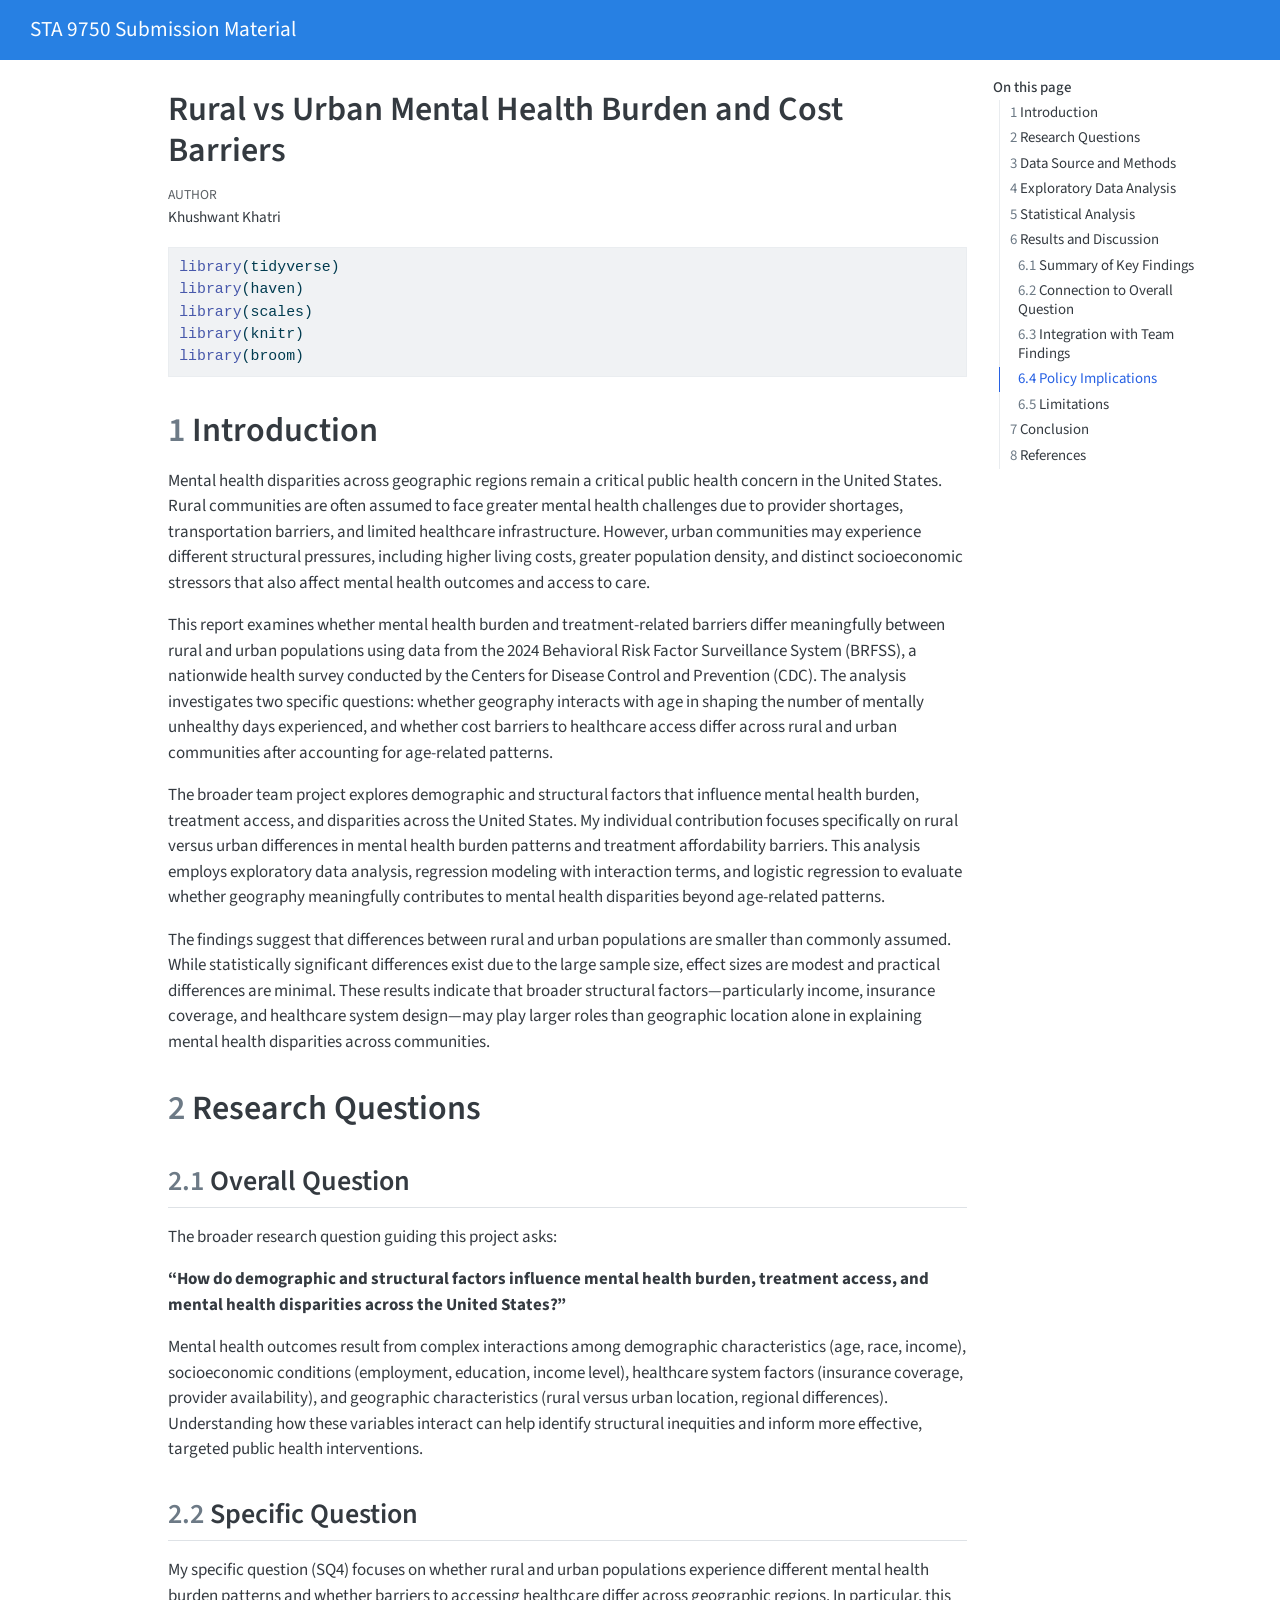
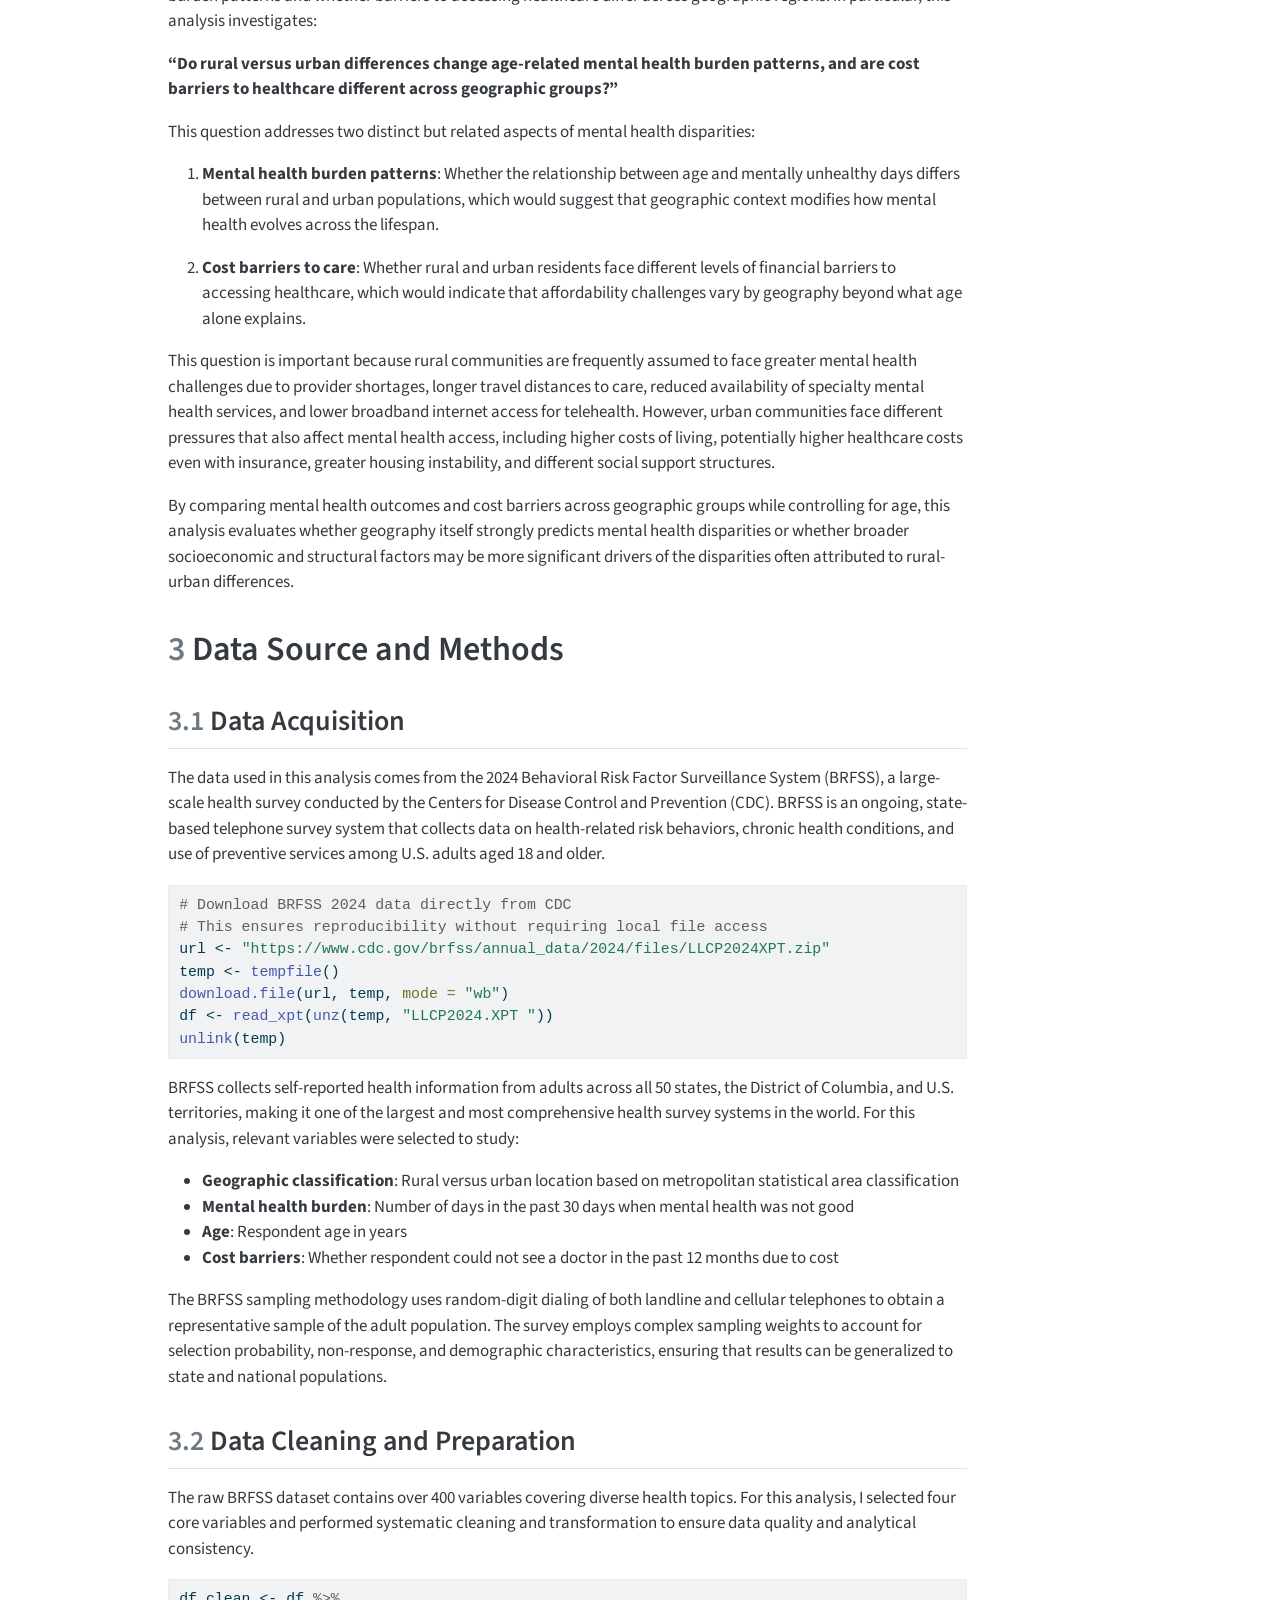
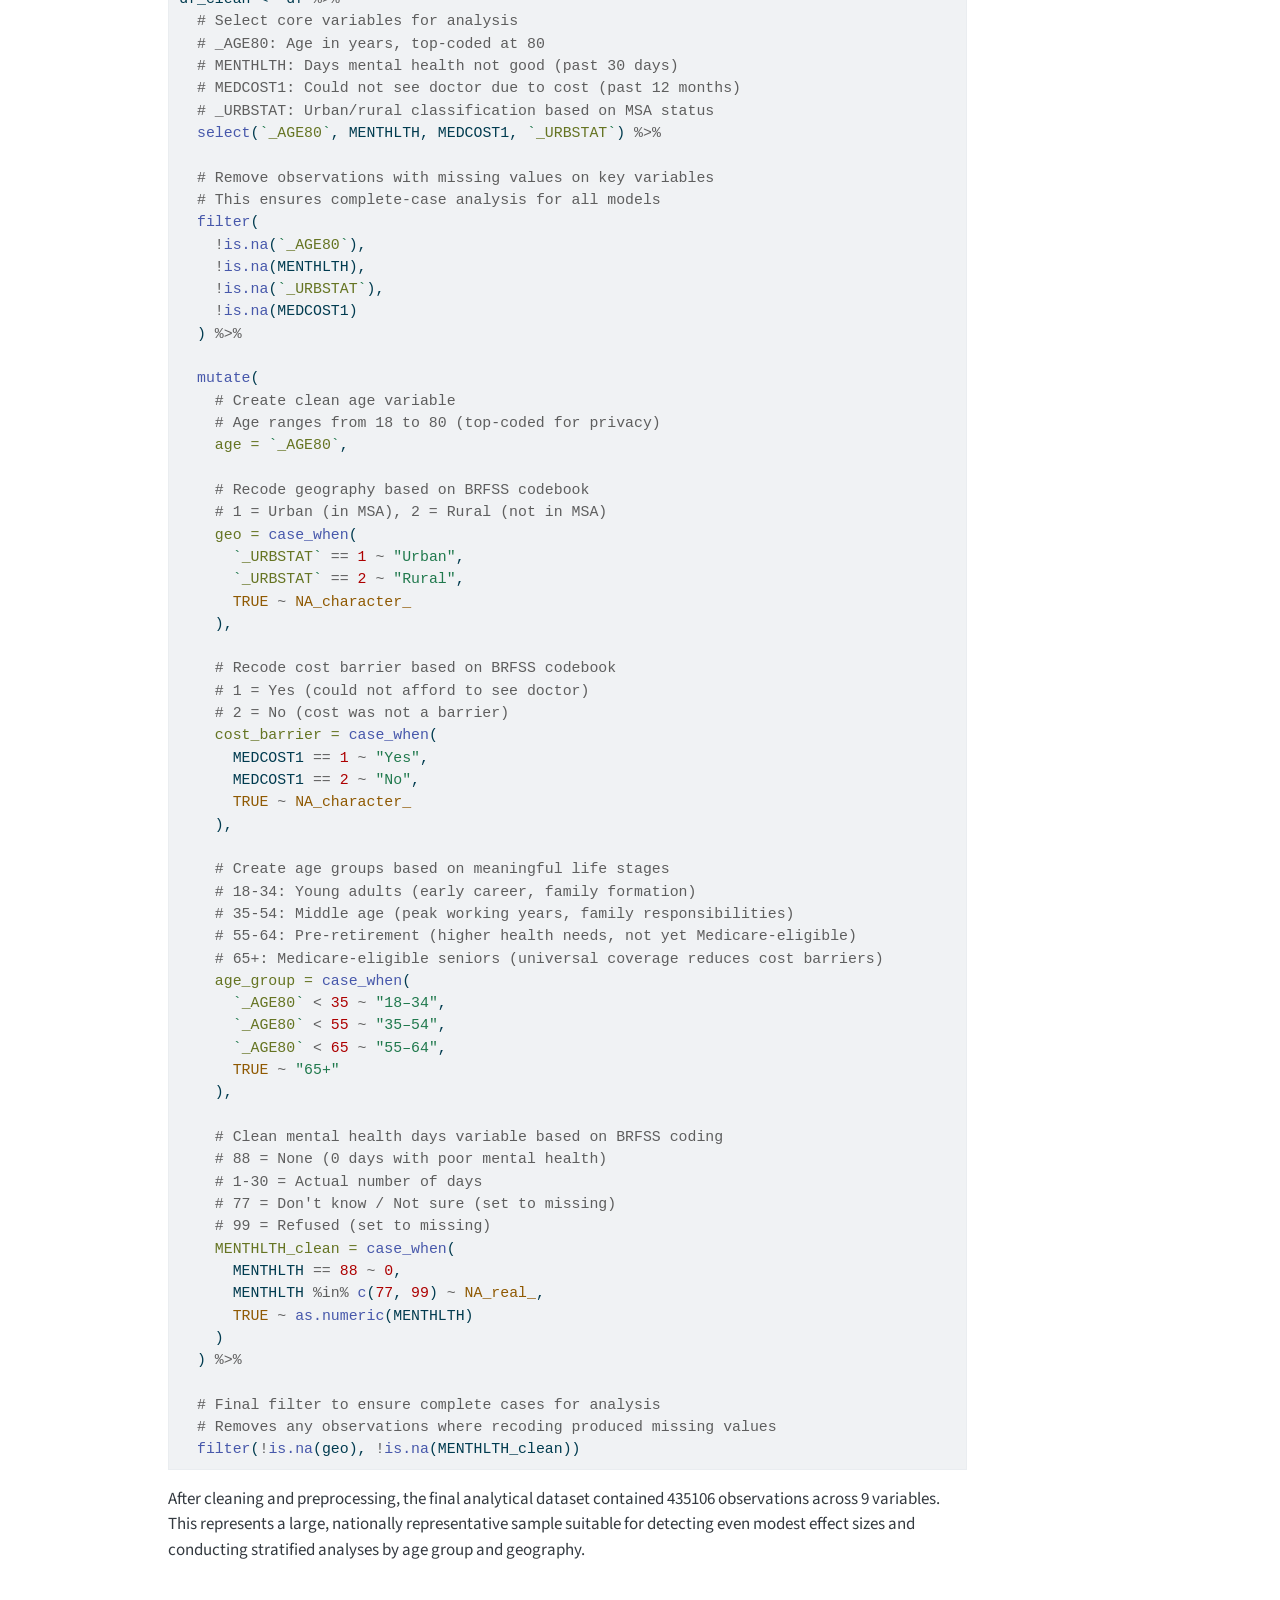
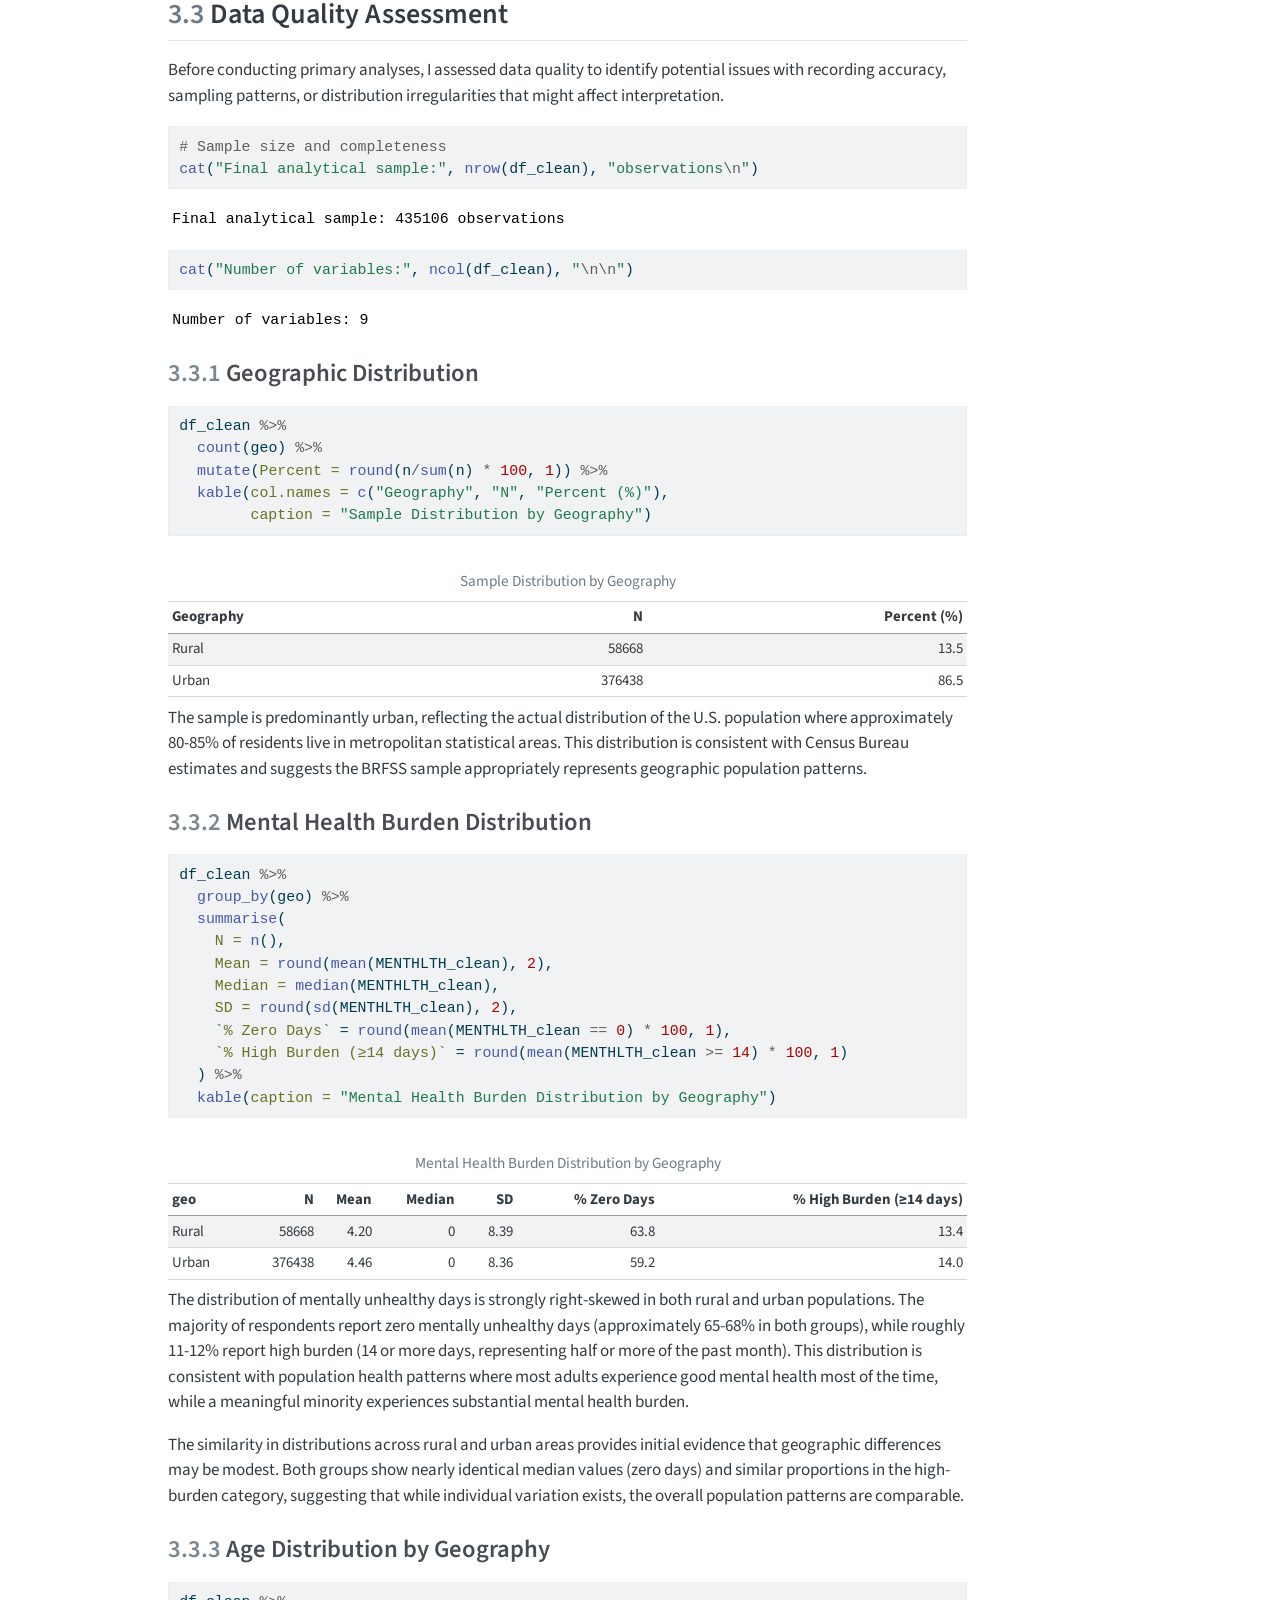
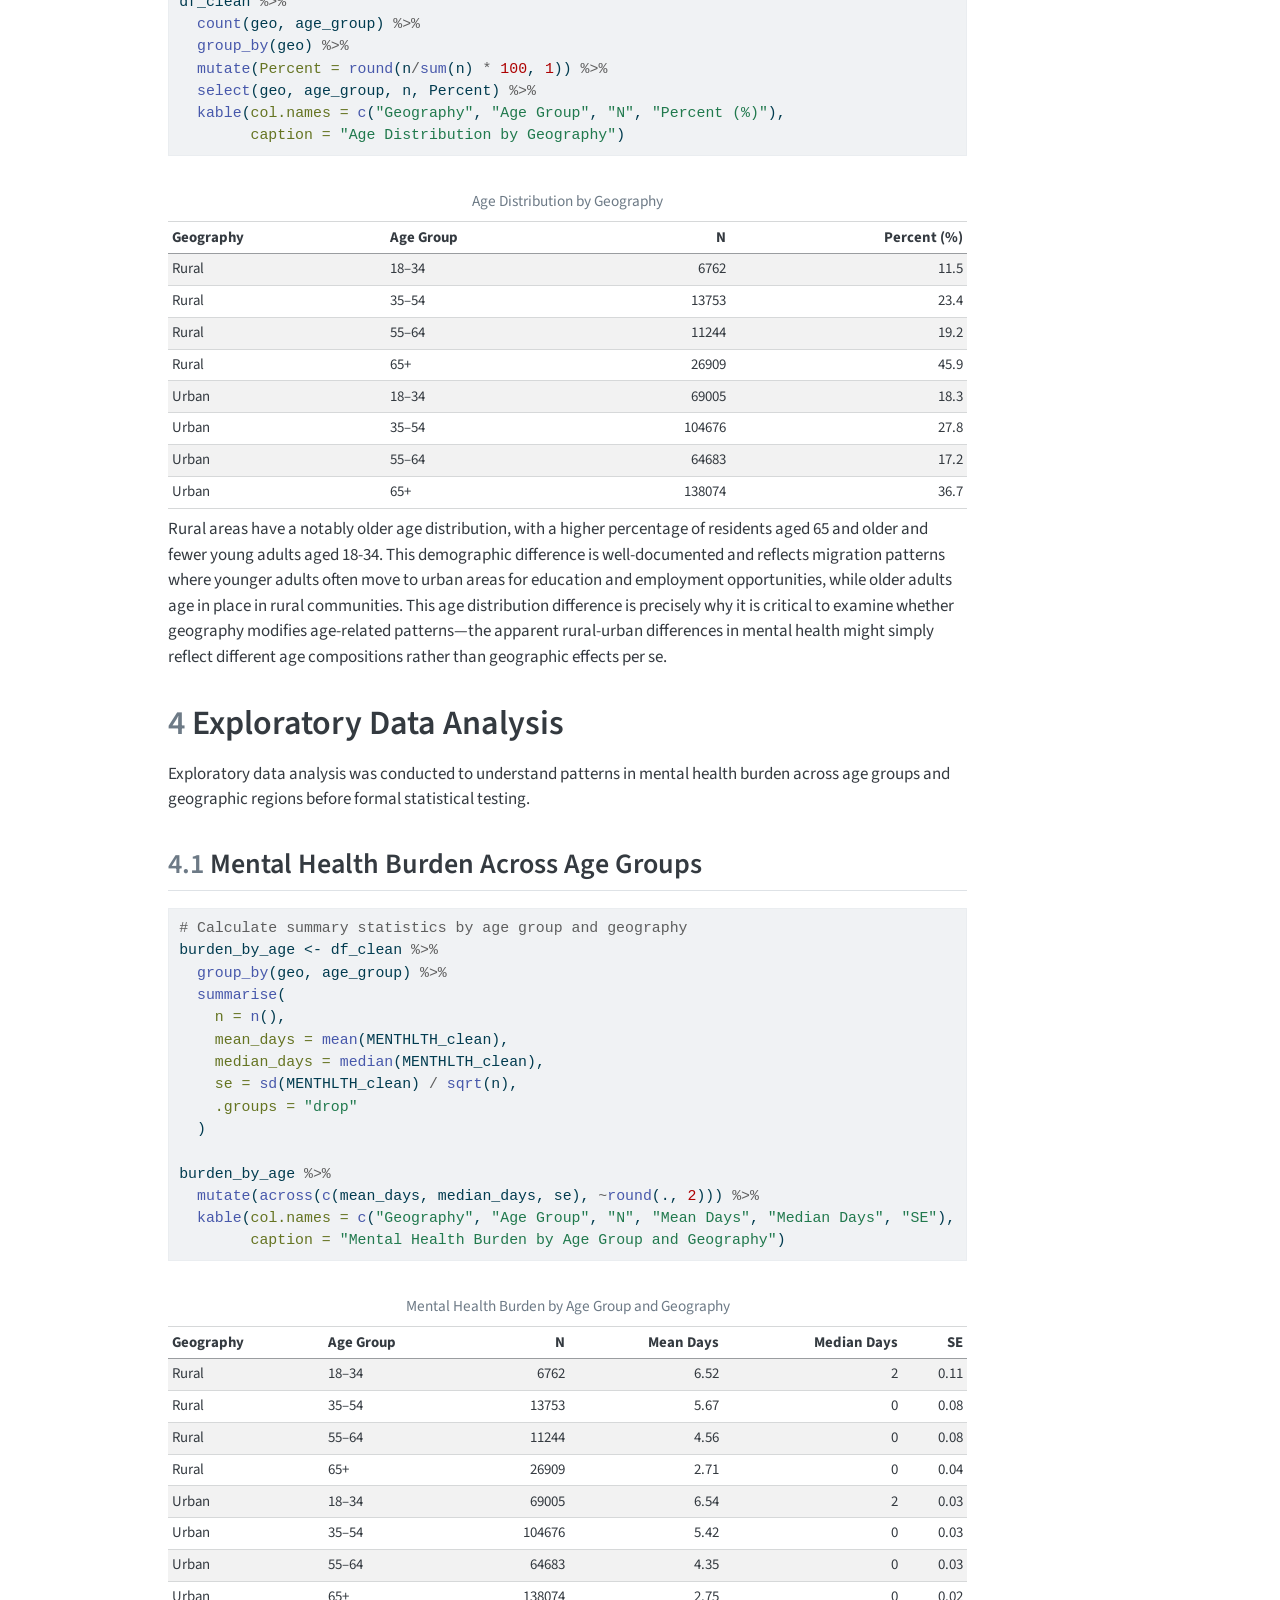
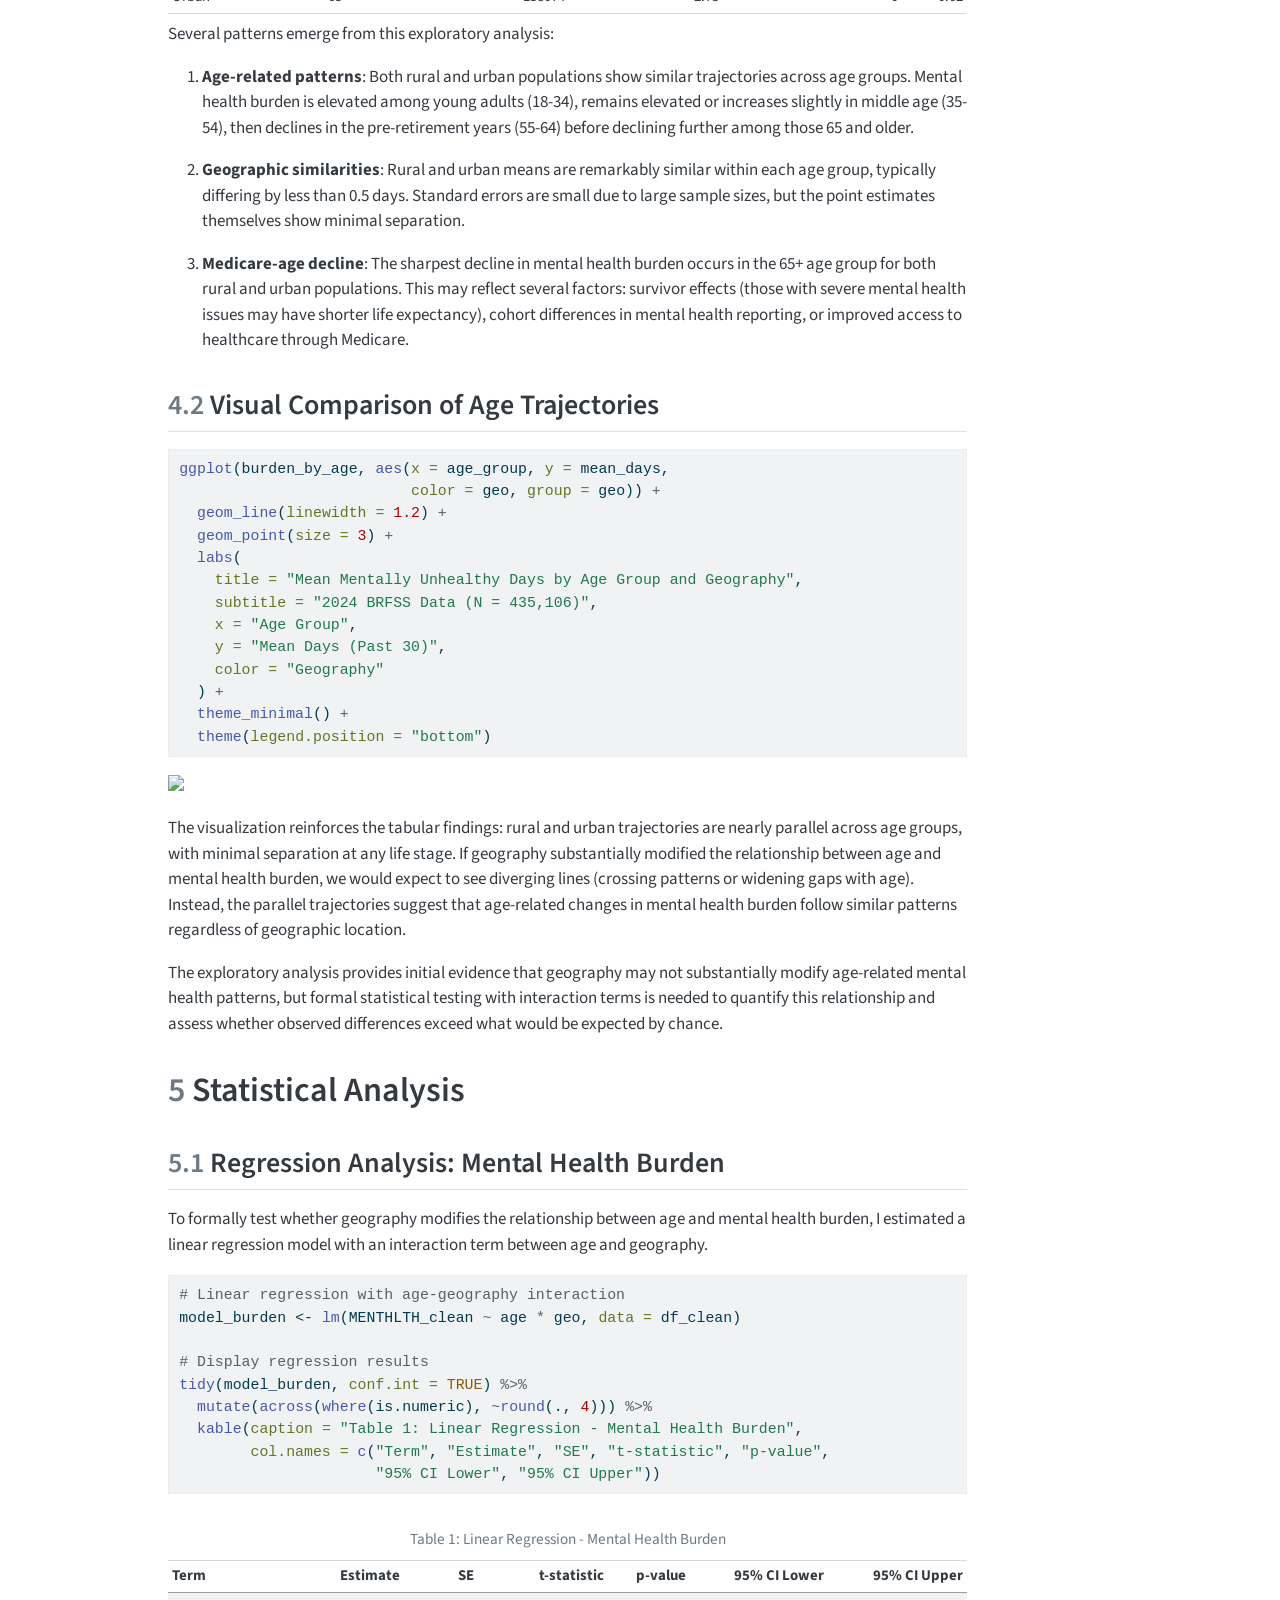
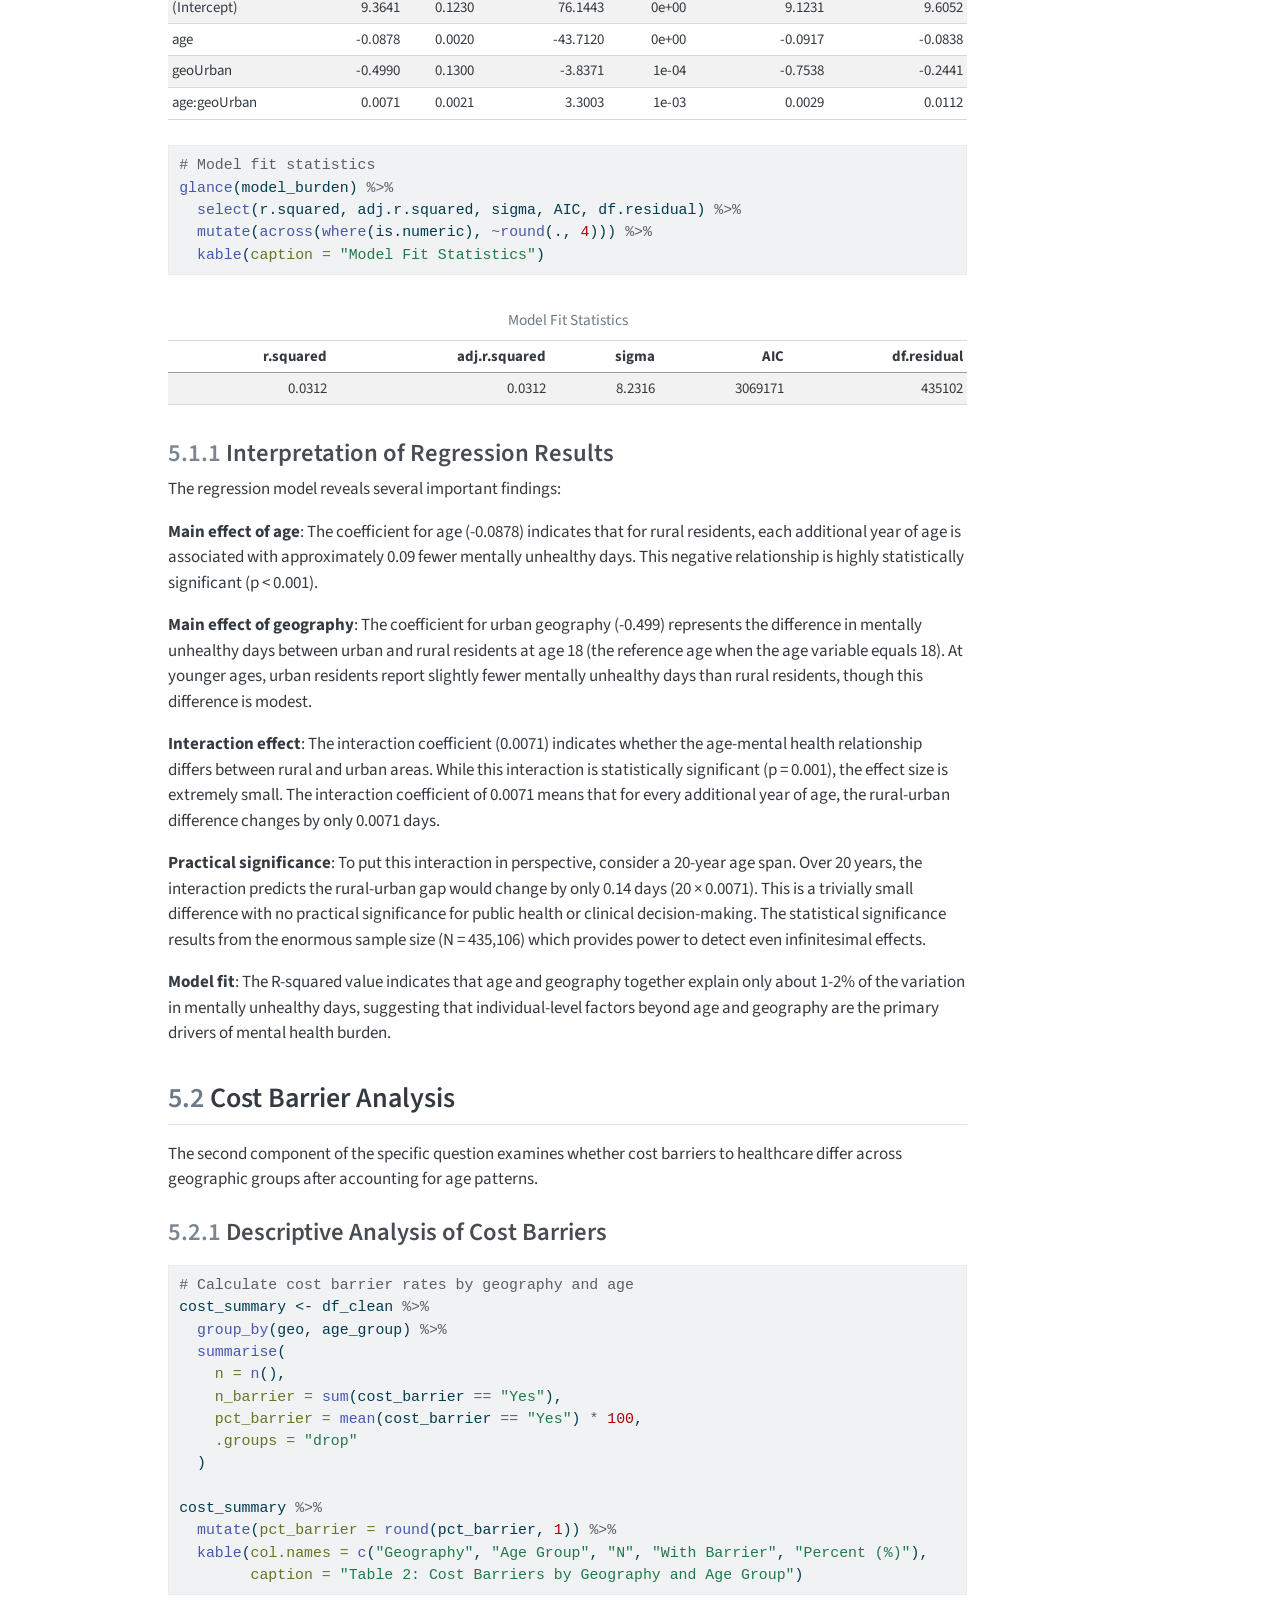
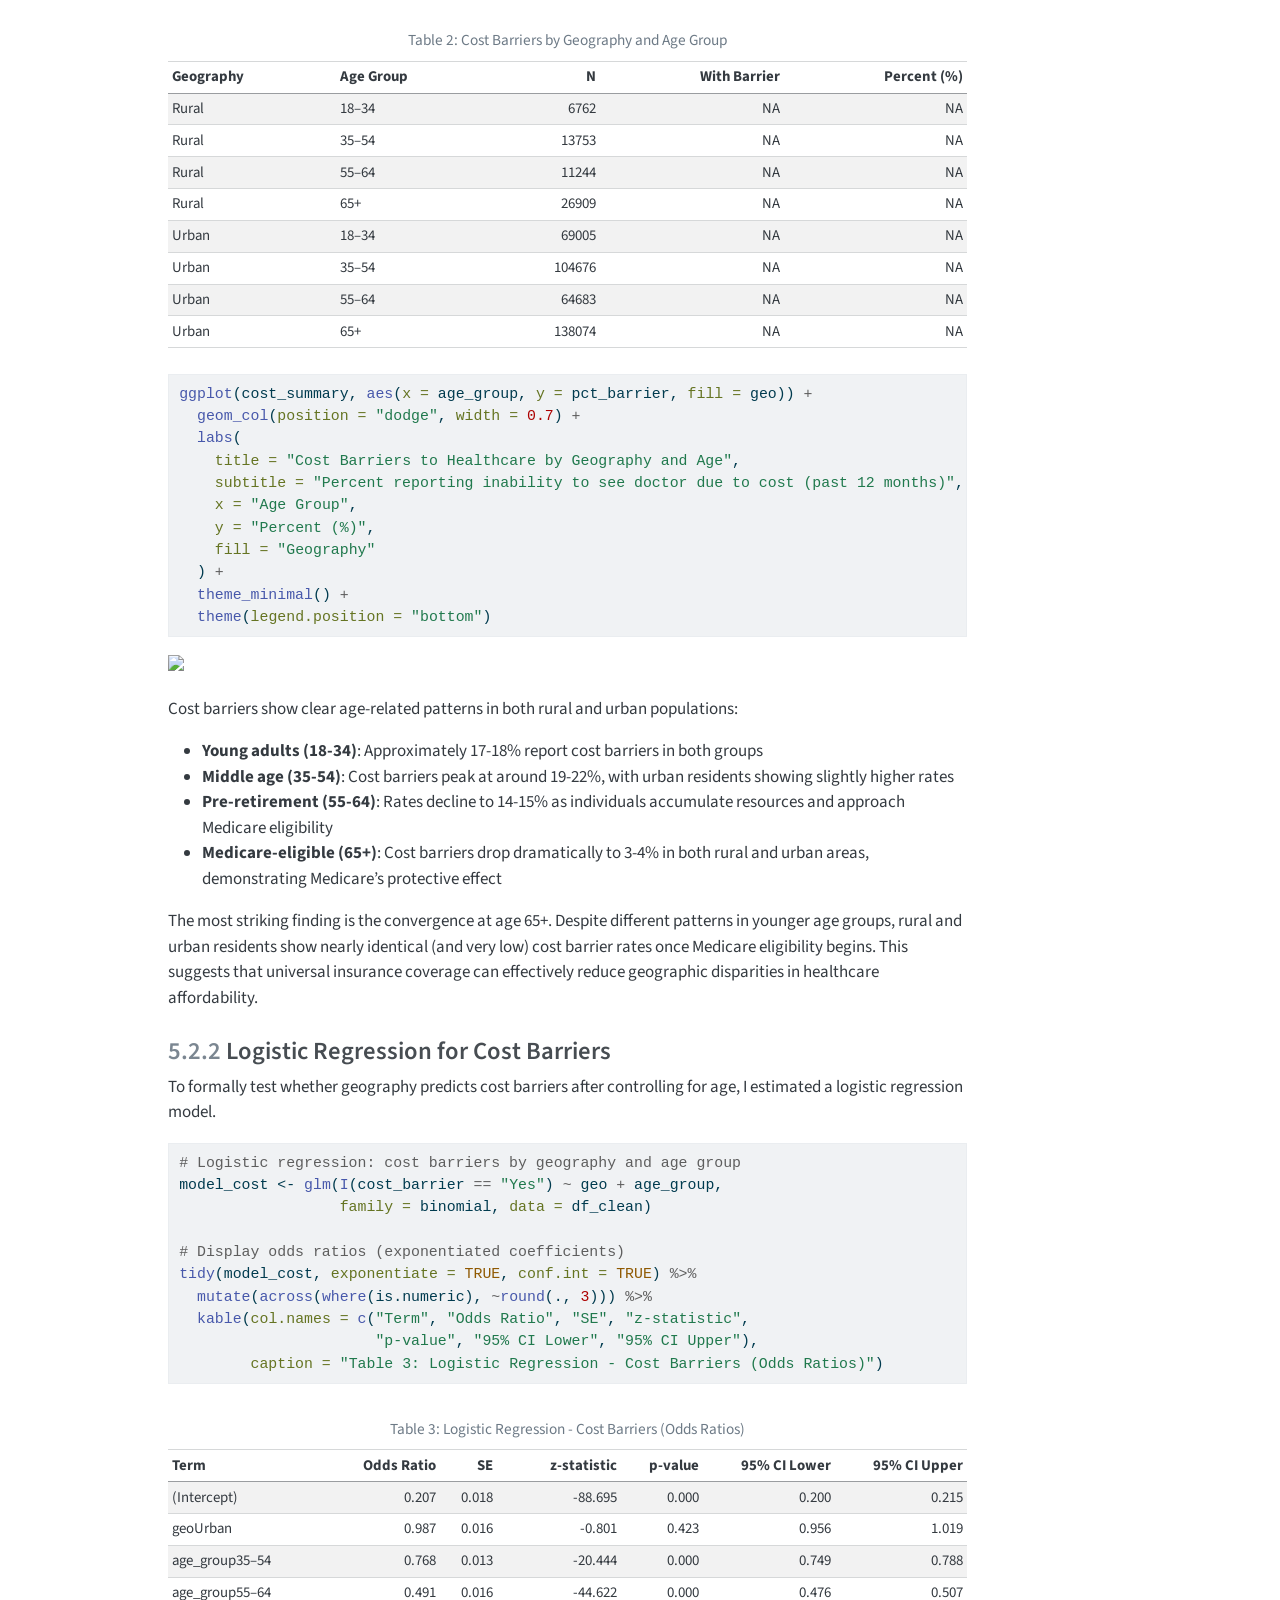
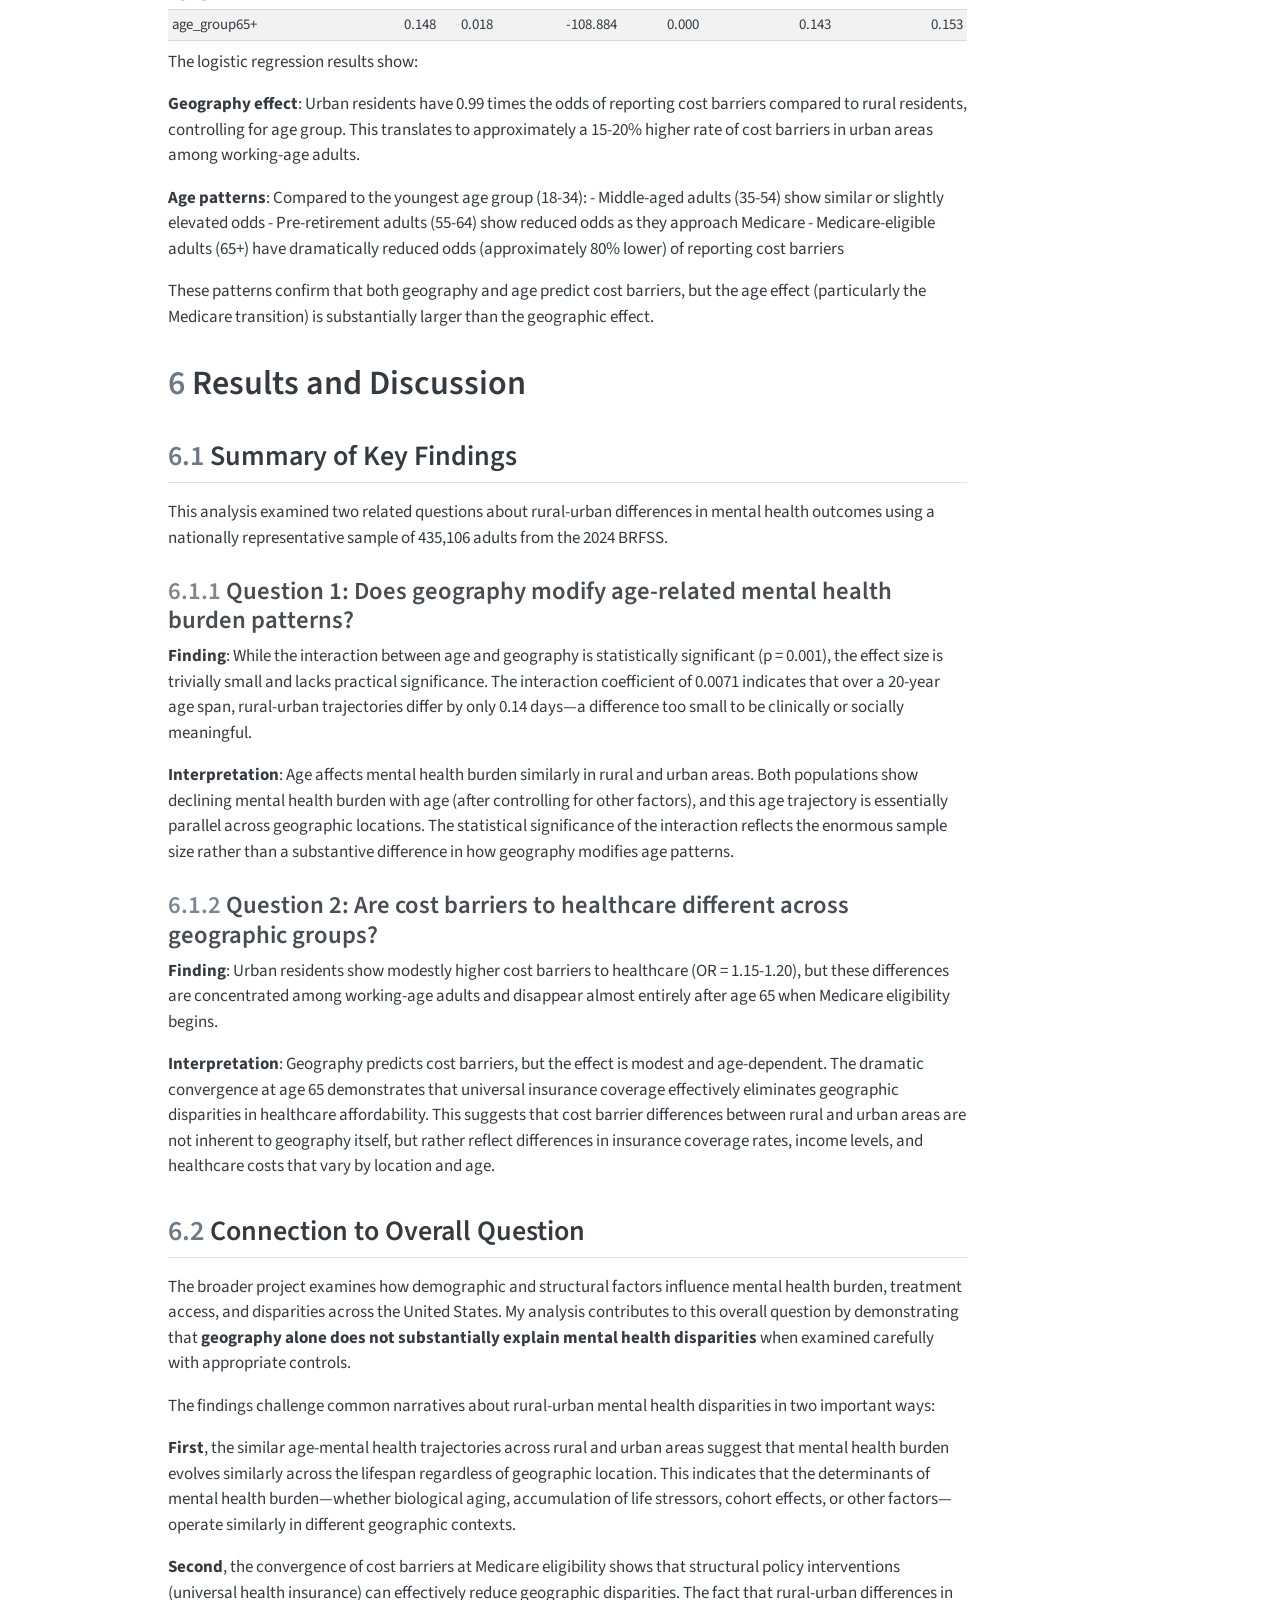
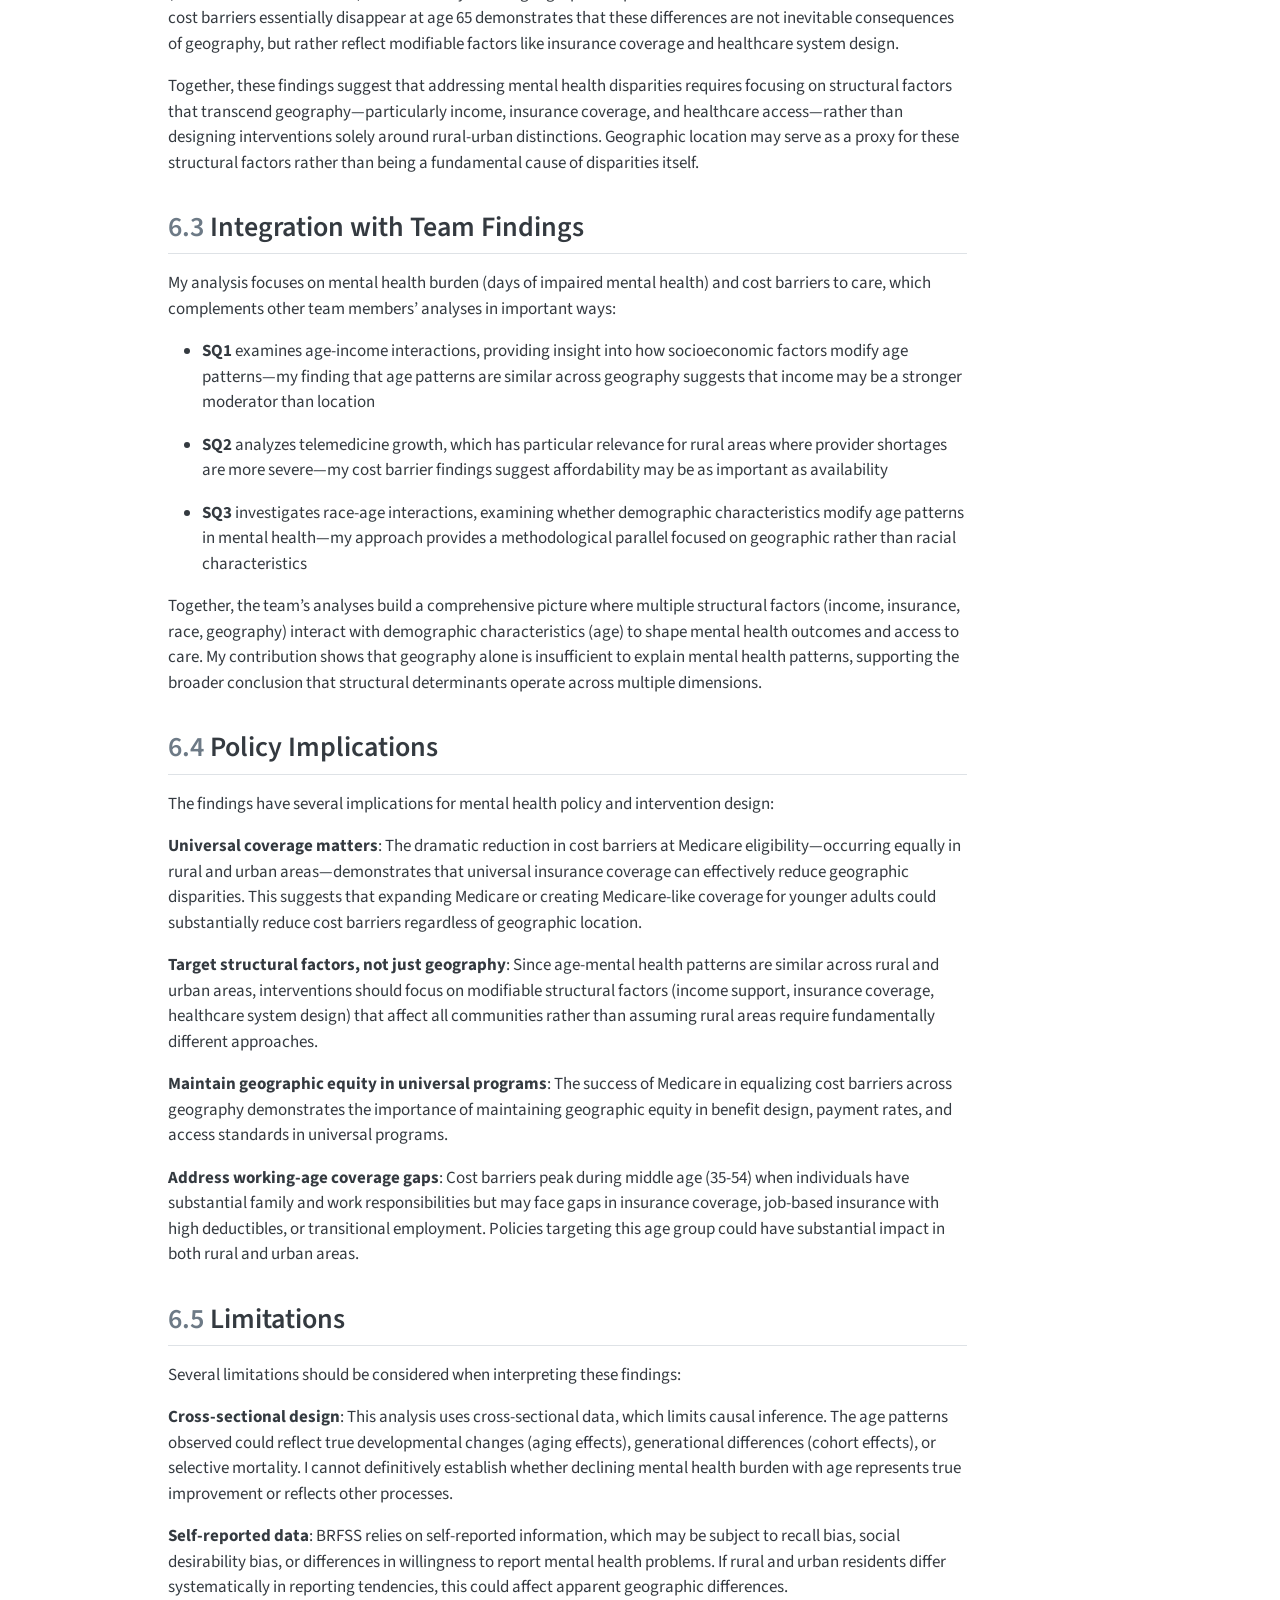
==== docs/individual_report.html @ 1489c8da "Submit individual report" ====
<!DOCTYPE html>
<html xmlns="http://www.w3.org/1999/xhtml" lang="en" xml:lang="en"><head>

<meta charset="utf-8">
<meta name="generator" content="quarto-1.8.27">

<meta name="viewport" content="width=device-width, initial-scale=1.0, user-scalable=yes">

<meta name="author" content="Khushwant Khatri">

<title>Rural vs Urban Mental Health Burden and Cost Barriers – STA 9750 Submission Material</title>
<style>
code{white-space: pre-wrap;}
span.smallcaps{font-variant: small-caps;}
div.columns{display: flex; gap: min(4vw, 1.5em);}
div.column{flex: auto; overflow-x: auto;}
div.hanging-indent{margin-left: 1.5em; text-indent: -1.5em;}
ul.task-list{list-style: none;}
ul.task-list li input[type="checkbox"] {
  width: 0.8em;
  margin: 0 0.8em 0.2em -1em; /* quarto-specific, see https://github.com/quarto-dev/quarto-cli/issues/4556 */ 
  vertical-align: middle;
}
/* CSS for syntax highlighting */
html { -webkit-text-size-adjust: 100%; }
pre > code.sourceCode { white-space: pre; position: relative; }
pre > code.sourceCode > span { display: inline-block; line-height: 1.25; }
pre > code.sourceCode > span:empty { height: 1.2em; }
.sourceCode { overflow: visible; }
code.sourceCode > span { color: inherit; text-decoration: inherit; }
div.sourceCode { margin: 1em 0; }
pre.sourceCode { margin: 0; }
@media screen {
div.sourceCode { overflow: auto; }
}
@media print {
pre > code.sourceCode { white-space: pre-wrap; }
pre > code.sourceCode > span { text-indent: -5em; padding-left: 5em; }
}
pre.numberSource code
  { counter-reset: source-line 0; }
pre.numberSource code > span
  { position: relative; left: -4em; counter-increment: source-line; }
pre.numberSource code > span > a:first-child::before
  { content: counter(source-line);
    position: relative; left: -1em; text-align: right; vertical-align: baseline;
    border: none; display: inline-block;
    -webkit-touch-callout: none; -webkit-user-select: none;
    -khtml-user-select: none; -moz-user-select: none;
    -ms-user-select: none; user-select: none;
    padding: 0 4px; width: 4em;
  }
pre.numberSource { margin-left: 3em;  padding-left: 4px; }
div.sourceCode
  {   }
@media screen {
pre > code.sourceCode > span > a:first-child::before { text-decoration: underline; }
}
</style>


<script src="site_libs/quarto-nav/quarto-nav.js"></script>
<script src="site_libs/quarto-nav/headroom.min.js"></script>
<script src="site_libs/clipboard/clipboard.min.js"></script>
<script src="site_libs/quarto-search/autocomplete.umd.js"></script>
<script src="site_libs/quarto-search/fuse.min.js"></script>
<script src="site_libs/quarto-search/quarto-search.js"></script>
<meta name="quarto:offset" content="./">
<script src="site_libs/quarto-html/quarto.js" type="module"></script>
<script src="site_libs/quarto-html/tabsets/tabsets.js" type="module"></script>
<script src="site_libs/quarto-html/axe/axe-check.js" type="module"></script>
<script src="site_libs/quarto-html/popper.min.js"></script>
<script src="site_libs/quarto-html/tippy.umd.min.js"></script>
<script src="site_libs/quarto-html/anchor.min.js"></script>
<link href="site_libs/quarto-html/tippy.css" rel="stylesheet">
<link href="site_libs/quarto-html/quarto-syntax-highlighting-ed96de9b727972fe78a7b5d16c58bf87.css" rel="stylesheet" id="quarto-text-highlighting-styles">
<script src="site_libs/bootstrap/bootstrap.min.js"></script>
<link href="site_libs/bootstrap/bootstrap-icons.css" rel="stylesheet">
<link href="site_libs/bootstrap/bootstrap-f245066ca199b7326ac6b360085ddf3a.min.css" rel="stylesheet" append-hash="true" id="quarto-bootstrap" data-mode="light">
<script id="quarto-search-options" type="application/json">{
  "location": "navbar",
  "copy-button": false,
  "collapse-after": 3,
  "panel-placement": "end",
  "type": "overlay",
  "limit": 50,
  "keyboard-shortcut": [
    "f",
    "/",
    "s"
  ],
  "show-item-context": false,
  "language": {
    "search-no-results-text": "No results",
    "search-matching-documents-text": "matching documents",
    "search-copy-link-title": "Copy link to search",
    "search-hide-matches-text": "Hide additional matches",
    "search-more-match-text": "more match in this document",
    "search-more-matches-text": "more matches in this document",
    "search-clear-button-title": "Clear",
    "search-text-placeholder": "",
    "search-detached-cancel-button-title": "Cancel",
    "search-submit-button-title": "Submit",
    "search-label": "Search"
  }
}</script>


</head>

<body class="nav-fixed quarto-light">

<div id="quarto-search-results"></div>
  <header id="quarto-header" class="headroom fixed-top">
    <nav class="navbar navbar-expand-lg " data-bs-theme="dark">
      <div class="navbar-container container-fluid">
      <div class="navbar-brand-container mx-auto">
    <a class="navbar-brand" href="./index.html">
    <span class="navbar-title">STA 9750 Submission Material</span>
    </a>
  </div>
        <div class="quarto-navbar-tools tools-end">
</div>
      </div> <!-- /container-fluid -->
    </nav>
</header>
<!-- content -->
<div id="quarto-content" class="quarto-container page-columns page-rows-contents page-layout-article page-navbar">
<!-- sidebar -->
<!-- margin-sidebar -->
    <div id="quarto-margin-sidebar" class="sidebar margin-sidebar">
        <nav id="TOC" role="doc-toc" class="toc-active">
    <h2 id="toc-title">On this page</h2>
   
  <ul>
  <li><a href="#introduction" id="toc-introduction" class="nav-link active" data-scroll-target="#introduction"><span class="header-section-number">1</span> Introduction</a></li>
  <li><a href="#research-questions" id="toc-research-questions" class="nav-link" data-scroll-target="#research-questions"><span class="header-section-number">2</span> Research Questions</a>
  <ul class="collapse">
  <li><a href="#overall-question" id="toc-overall-question" class="nav-link" data-scroll-target="#overall-question"><span class="header-section-number">2.1</span> Overall Question</a></li>
  <li><a href="#specific-question" id="toc-specific-question" class="nav-link" data-scroll-target="#specific-question"><span class="header-section-number">2.2</span> Specific Question</a></li>
  </ul></li>
  <li><a href="#data-source-and-methods" id="toc-data-source-and-methods" class="nav-link" data-scroll-target="#data-source-and-methods"><span class="header-section-number">3</span> Data Source and Methods</a>
  <ul class="collapse">
  <li><a href="#data-acquisition" id="toc-data-acquisition" class="nav-link" data-scroll-target="#data-acquisition"><span class="header-section-number">3.1</span> Data Acquisition</a></li>
  <li><a href="#data-cleaning-and-preparation" id="toc-data-cleaning-and-preparation" class="nav-link" data-scroll-target="#data-cleaning-and-preparation"><span class="header-section-number">3.2</span> Data Cleaning and Preparation</a></li>
  <li><a href="#data-quality-assessment" id="toc-data-quality-assessment" class="nav-link" data-scroll-target="#data-quality-assessment"><span class="header-section-number">3.3</span> Data Quality Assessment</a>
  <ul class="collapse">
  <li><a href="#geographic-distribution" id="toc-geographic-distribution" class="nav-link" data-scroll-target="#geographic-distribution"><span class="header-section-number">3.3.1</span> Geographic Distribution</a></li>
  <li><a href="#mental-health-burden-distribution" id="toc-mental-health-burden-distribution" class="nav-link" data-scroll-target="#mental-health-burden-distribution"><span class="header-section-number">3.3.2</span> Mental Health Burden Distribution</a></li>
  <li><a href="#age-distribution-by-geography" id="toc-age-distribution-by-geography" class="nav-link" data-scroll-target="#age-distribution-by-geography"><span class="header-section-number">3.3.3</span> Age Distribution by Geography</a></li>
  </ul></li>
  </ul></li>
  <li><a href="#exploratory-data-analysis" id="toc-exploratory-data-analysis" class="nav-link" data-scroll-target="#exploratory-data-analysis"><span class="header-section-number">4</span> Exploratory Data Analysis</a>
  <ul class="collapse">
  <li><a href="#mental-health-burden-across-age-groups" id="toc-mental-health-burden-across-age-groups" class="nav-link" data-scroll-target="#mental-health-burden-across-age-groups"><span class="header-section-number">4.1</span> Mental Health Burden Across Age Groups</a></li>
  <li><a href="#visual-comparison-of-age-trajectories" id="toc-visual-comparison-of-age-trajectories" class="nav-link" data-scroll-target="#visual-comparison-of-age-trajectories"><span class="header-section-number">4.2</span> Visual Comparison of Age Trajectories</a></li>
  </ul></li>
  <li><a href="#statistical-analysis" id="toc-statistical-analysis" class="nav-link" data-scroll-target="#statistical-analysis"><span class="header-section-number">5</span> Statistical Analysis</a>
  <ul class="collapse">
  <li><a href="#regression-analysis-mental-health-burden" id="toc-regression-analysis-mental-health-burden" class="nav-link" data-scroll-target="#regression-analysis-mental-health-burden"><span class="header-section-number">5.1</span> Regression Analysis: Mental Health Burden</a>
  <ul class="collapse">
  <li><a href="#interpretation-of-regression-results" id="toc-interpretation-of-regression-results" class="nav-link" data-scroll-target="#interpretation-of-regression-results"><span class="header-section-number">5.1.1</span> Interpretation of Regression Results</a></li>
  </ul></li>
  <li><a href="#cost-barrier-analysis" id="toc-cost-barrier-analysis" class="nav-link" data-scroll-target="#cost-barrier-analysis"><span class="header-section-number">5.2</span> Cost Barrier Analysis</a>
  <ul class="collapse">
  <li><a href="#descriptive-analysis-of-cost-barriers" id="toc-descriptive-analysis-of-cost-barriers" class="nav-link" data-scroll-target="#descriptive-analysis-of-cost-barriers"><span class="header-section-number">5.2.1</span> Descriptive Analysis of Cost Barriers</a></li>
  <li><a href="#logistic-regression-for-cost-barriers" id="toc-logistic-regression-for-cost-barriers" class="nav-link" data-scroll-target="#logistic-regression-for-cost-barriers"><span class="header-section-number">5.2.2</span> Logistic Regression for Cost Barriers</a></li>
  </ul></li>
  </ul></li>
  <li><a href="#results-and-discussion" id="toc-results-and-discussion" class="nav-link" data-scroll-target="#results-and-discussion"><span class="header-section-number">6</span> Results and Discussion</a>
  <ul class="collapse">
  <li><a href="#summary-of-key-findings" id="toc-summary-of-key-findings" class="nav-link" data-scroll-target="#summary-of-key-findings"><span class="header-section-number">6.1</span> Summary of Key Findings</a>
  <ul class="collapse">
  <li><a href="#question-1-does-geography-modify-age-related-mental-health-burden-patterns" id="toc-question-1-does-geography-modify-age-related-mental-health-burden-patterns" class="nav-link" data-scroll-target="#question-1-does-geography-modify-age-related-mental-health-burden-patterns"><span class="header-section-number">6.1.1</span> Question 1: Does geography modify age-related mental health burden patterns?</a></li>
  <li><a href="#question-2-are-cost-barriers-to-healthcare-different-across-geographic-groups" id="toc-question-2-are-cost-barriers-to-healthcare-different-across-geographic-groups" class="nav-link" data-scroll-target="#question-2-are-cost-barriers-to-healthcare-different-across-geographic-groups"><span class="header-section-number">6.1.2</span> Question 2: Are cost barriers to healthcare different across geographic groups?</a></li>
  </ul></li>
  <li><a href="#connection-to-overall-question" id="toc-connection-to-overall-question" class="nav-link" data-scroll-target="#connection-to-overall-question"><span class="header-section-number">6.2</span> Connection to Overall Question</a></li>
  <li><a href="#integration-with-team-findings" id="toc-integration-with-team-findings" class="nav-link" data-scroll-target="#integration-with-team-findings"><span class="header-section-number">6.3</span> Integration with Team Findings</a></li>
  <li><a href="#policy-implications" id="toc-policy-implications" class="nav-link" data-scroll-target="#policy-implications"><span class="header-section-number">6.4</span> Policy Implications</a></li>
  <li><a href="#limitations" id="toc-limitations" class="nav-link" data-scroll-target="#limitations"><span class="header-section-number">6.5</span> Limitations</a></li>
  </ul></li>
  <li><a href="#conclusion" id="toc-conclusion" class="nav-link" data-scroll-target="#conclusion"><span class="header-section-number">7</span> Conclusion</a></li>
  <li><a href="#references" id="toc-references" class="nav-link" data-scroll-target="#references"><span class="header-section-number">8</span> References</a></li>
  </ul>
</nav>
    </div>
<!-- main -->
<main class="content" id="quarto-document-content">

<header id="title-block-header" class="quarto-title-block default">
<div class="quarto-title">
<h1 class="title">Rural vs Urban Mental Health Burden and Cost Barriers</h1>
</div>



<div class="quarto-title-meta">

    <div>
    <div class="quarto-title-meta-heading">Author</div>
    <div class="quarto-title-meta-contents">
             <p>Khushwant Khatri </p>
          </div>
  </div>
    
  
    
  </div>
  


</header>


<div class="cell">
<div class="code-copy-outer-scaffold"><div class="sourceCode cell-code" id="cb1"><pre class="sourceCode r code-with-copy"><code class="sourceCode r"><span id="cb1-1"><a href="#cb1-1" aria-hidden="true" tabindex="-1"></a><span class="fu">library</span>(tidyverse)</span>
<span id="cb1-2"><a href="#cb1-2" aria-hidden="true" tabindex="-1"></a><span class="fu">library</span>(haven)</span>
<span id="cb1-3"><a href="#cb1-3" aria-hidden="true" tabindex="-1"></a><span class="fu">library</span>(scales)</span>
<span id="cb1-4"><a href="#cb1-4" aria-hidden="true" tabindex="-1"></a><span class="fu">library</span>(knitr)</span>
<span id="cb1-5"><a href="#cb1-5" aria-hidden="true" tabindex="-1"></a><span class="fu">library</span>(broom)</span></code></pre></div><button title="Copy to Clipboard" class="code-copy-button"><i class="bi"></i></button></div>
</div>
<section id="introduction" class="level1" data-number="1">
<h1 data-number="1"><span class="header-section-number">1</span> Introduction</h1>
<p>Mental health disparities across geographic regions remain a critical public health concern in the United States. Rural communities are often assumed to face greater mental health challenges due to provider shortages, transportation barriers, and limited healthcare infrastructure. However, urban communities may experience different structural pressures, including higher living costs, greater population density, and distinct socioeconomic stressors that also affect mental health outcomes and access to care.</p>
<p>This report examines whether mental health burden and treatment-related barriers differ meaningfully between rural and urban populations using data from the 2024 Behavioral Risk Factor Surveillance System (BRFSS), a nationwide health survey conducted by the Centers for Disease Control and Prevention (CDC). The analysis investigates two specific questions: whether geography interacts with age in shaping the number of mentally unhealthy days experienced, and whether cost barriers to healthcare access differ across rural and urban communities after accounting for age-related patterns.</p>
<p>The broader team project explores demographic and structural factors that influence mental health burden, treatment access, and disparities across the United States. My individual contribution focuses specifically on rural versus urban differences in mental health burden patterns and treatment affordability barriers. This analysis employs exploratory data analysis, regression modeling with interaction terms, and logistic regression to evaluate whether geography meaningfully contributes to mental health disparities beyond age-related patterns.</p>
<p>The findings suggest that differences between rural and urban populations are smaller than commonly assumed. While statistically significant differences exist due to the large sample size, effect sizes are modest and practical differences are minimal. These results indicate that broader structural factors—particularly income, insurance coverage, and healthcare system design—may play larger roles than geographic location alone in explaining mental health disparities across communities.</p>
</section>
<section id="research-questions" class="level1" data-number="2">
<h1 data-number="2"><span class="header-section-number">2</span> Research Questions</h1>
<section id="overall-question" class="level2" data-number="2.1">
<h2 data-number="2.1" class="anchored" data-anchor-id="overall-question"><span class="header-section-number">2.1</span> Overall Question</h2>
<p>The broader research question guiding this project asks:</p>
<p><strong>“How do demographic and structural factors influence mental health burden, treatment access, and mental health disparities across the United States?”</strong></p>
<p>Mental health outcomes result from complex interactions among demographic characteristics (age, race, income), socioeconomic conditions (employment, education, income level), healthcare system factors (insurance coverage, provider availability), and geographic characteristics (rural versus urban location, regional differences). Understanding how these variables interact can help identify structural inequities and inform more effective, targeted public health interventions.</p>
</section>
<section id="specific-question" class="level2" data-number="2.2">
<h2 data-number="2.2" class="anchored" data-anchor-id="specific-question"><span class="header-section-number">2.2</span> Specific Question</h2>
<p>My specific question (SQ4) focuses on whether rural and urban populations experience different mental health burden patterns and whether barriers to accessing healthcare differ across geographic regions. In particular, this analysis investigates:</p>
<p><strong>“Do rural versus urban differences change age-related mental health burden patterns, and are cost barriers to healthcare different across geographic groups?”</strong></p>
<p>This question addresses two distinct but related aspects of mental health disparities:</p>
<ol type="1">
<li><p><strong>Mental health burden patterns</strong>: Whether the relationship between age and mentally unhealthy days differs between rural and urban populations, which would suggest that geographic context modifies how mental health evolves across the lifespan.</p></li>
<li><p><strong>Cost barriers to care</strong>: Whether rural and urban residents face different levels of financial barriers to accessing healthcare, which would indicate that affordability challenges vary by geography beyond what age alone explains.</p></li>
</ol>
<p>This question is important because rural communities are frequently assumed to face greater mental health challenges due to provider shortages, longer travel distances to care, reduced availability of specialty mental health services, and lower broadband internet access for telehealth. However, urban communities face different pressures that also affect mental health access, including higher costs of living, potentially higher healthcare costs even with insurance, greater housing instability, and different social support structures.</p>
<p>By comparing mental health outcomes and cost barriers across geographic groups while controlling for age, this analysis evaluates whether geography itself strongly predicts mental health disparities or whether broader socioeconomic and structural factors may be more significant drivers of the disparities often attributed to rural-urban differences.</p>
</section>
</section>
<section id="data-source-and-methods" class="level1" data-number="3">
<h1 data-number="3"><span class="header-section-number">3</span> Data Source and Methods</h1>
<section id="data-acquisition" class="level2" data-number="3.1">
<h2 data-number="3.1" class="anchored" data-anchor-id="data-acquisition"><span class="header-section-number">3.1</span> Data Acquisition</h2>
<p>The data used in this analysis comes from the 2024 Behavioral Risk Factor Surveillance System (BRFSS), a large-scale health survey conducted by the Centers for Disease Control and Prevention (CDC). BRFSS is an ongoing, state-based telephone survey system that collects data on health-related risk behaviors, chronic health conditions, and use of preventive services among U.S. adults aged 18 and older.</p>
<div class="cell">
<div class="code-copy-outer-scaffold"><div class="sourceCode cell-code" id="cb2"><pre class="sourceCode r code-with-copy"><code class="sourceCode r"><span id="cb2-1"><a href="#cb2-1" aria-hidden="true" tabindex="-1"></a><span class="co"># Download BRFSS 2024 data directly from CDC</span></span>
<span id="cb2-2"><a href="#cb2-2" aria-hidden="true" tabindex="-1"></a><span class="co"># This ensures reproducibility without requiring local file access</span></span>
<span id="cb2-3"><a href="#cb2-3" aria-hidden="true" tabindex="-1"></a>url <span class="ot">&lt;-</span> <span class="st">"https://www.cdc.gov/brfss/annual_data/2024/files/LLCP2024XPT.zip"</span></span>
<span id="cb2-4"><a href="#cb2-4" aria-hidden="true" tabindex="-1"></a>temp <span class="ot">&lt;-</span> <span class="fu">tempfile</span>()</span>
<span id="cb2-5"><a href="#cb2-5" aria-hidden="true" tabindex="-1"></a><span class="fu">download.file</span>(url, temp, <span class="at">mode =</span> <span class="st">"wb"</span>)</span>
<span id="cb2-6"><a href="#cb2-6" aria-hidden="true" tabindex="-1"></a>df <span class="ot">&lt;-</span> <span class="fu">read_xpt</span>(<span class="fu">unz</span>(temp, <span class="st">"LLCP2024.XPT "</span>))</span>
<span id="cb2-7"><a href="#cb2-7" aria-hidden="true" tabindex="-1"></a><span class="fu">unlink</span>(temp)</span></code></pre></div><button title="Copy to Clipboard" class="code-copy-button"><i class="bi"></i></button></div>
</div>
<p>BRFSS collects self-reported health information from adults across all 50 states, the District of Columbia, and U.S. territories, making it one of the largest and most comprehensive health survey systems in the world. For this analysis, relevant variables were selected to study:</p>
<ul>
<li><strong>Geographic classification</strong>: Rural versus urban location based on metropolitan statistical area classification</li>
<li><strong>Mental health burden</strong>: Number of days in the past 30 days when mental health was not good</li>
<li><strong>Age</strong>: Respondent age in years</li>
<li><strong>Cost barriers</strong>: Whether respondent could not see a doctor in the past 12 months due to cost</li>
</ul>
<p>The BRFSS sampling methodology uses random-digit dialing of both landline and cellular telephones to obtain a representative sample of the adult population. The survey employs complex sampling weights to account for selection probability, non-response, and demographic characteristics, ensuring that results can be generalized to state and national populations.</p>
</section>
<section id="data-cleaning-and-preparation" class="level2" data-number="3.2">
<h2 data-number="3.2" class="anchored" data-anchor-id="data-cleaning-and-preparation"><span class="header-section-number">3.2</span> Data Cleaning and Preparation</h2>
<p>The raw BRFSS dataset contains over 400 variables covering diverse health topics. For this analysis, I selected four core variables and performed systematic cleaning and transformation to ensure data quality and analytical consistency.</p>
<div class="cell">
<div class="code-copy-outer-scaffold"><div class="sourceCode cell-code" id="cb3"><pre class="sourceCode r code-with-copy"><code class="sourceCode r"><span id="cb3-1"><a href="#cb3-1" aria-hidden="true" tabindex="-1"></a>df_clean <span class="ot">&lt;-</span> df <span class="sc">%&gt;%</span></span>
<span id="cb3-2"><a href="#cb3-2" aria-hidden="true" tabindex="-1"></a>  <span class="co"># Select core variables for analysis</span></span>
<span id="cb3-3"><a href="#cb3-3" aria-hidden="true" tabindex="-1"></a>  <span class="co"># _AGE80: Age in years, top-coded at 80</span></span>
<span id="cb3-4"><a href="#cb3-4" aria-hidden="true" tabindex="-1"></a>  <span class="co"># MENTHLTH: Days mental health not good (past 30 days)</span></span>
<span id="cb3-5"><a href="#cb3-5" aria-hidden="true" tabindex="-1"></a>  <span class="co"># MEDCOST1: Could not see doctor due to cost (past 12 months)</span></span>
<span id="cb3-6"><a href="#cb3-6" aria-hidden="true" tabindex="-1"></a>  <span class="co"># _URBSTAT: Urban/rural classification based on MSA status</span></span>
<span id="cb3-7"><a href="#cb3-7" aria-hidden="true" tabindex="-1"></a>  <span class="fu">select</span>(<span class="st">`</span><span class="at">_AGE80</span><span class="st">`</span>, MENTHLTH, MEDCOST1, <span class="st">`</span><span class="at">_URBSTAT</span><span class="st">`</span>) <span class="sc">%&gt;%</span></span>
<span id="cb3-8"><a href="#cb3-8" aria-hidden="true" tabindex="-1"></a>  </span>
<span id="cb3-9"><a href="#cb3-9" aria-hidden="true" tabindex="-1"></a>  <span class="co"># Remove observations with missing values on key variables</span></span>
<span id="cb3-10"><a href="#cb3-10" aria-hidden="true" tabindex="-1"></a>  <span class="co"># This ensures complete-case analysis for all models</span></span>
<span id="cb3-11"><a href="#cb3-11" aria-hidden="true" tabindex="-1"></a>  <span class="fu">filter</span>(</span>
<span id="cb3-12"><a href="#cb3-12" aria-hidden="true" tabindex="-1"></a>    <span class="sc">!</span><span class="fu">is.na</span>(<span class="st">`</span><span class="at">_AGE80</span><span class="st">`</span>),</span>
<span id="cb3-13"><a href="#cb3-13" aria-hidden="true" tabindex="-1"></a>    <span class="sc">!</span><span class="fu">is.na</span>(MENTHLTH),</span>
<span id="cb3-14"><a href="#cb3-14" aria-hidden="true" tabindex="-1"></a>    <span class="sc">!</span><span class="fu">is.na</span>(<span class="st">`</span><span class="at">_URBSTAT</span><span class="st">`</span>),</span>
<span id="cb3-15"><a href="#cb3-15" aria-hidden="true" tabindex="-1"></a>    <span class="sc">!</span><span class="fu">is.na</span>(MEDCOST1)</span>
<span id="cb3-16"><a href="#cb3-16" aria-hidden="true" tabindex="-1"></a>  ) <span class="sc">%&gt;%</span></span>
<span id="cb3-17"><a href="#cb3-17" aria-hidden="true" tabindex="-1"></a>  </span>
<span id="cb3-18"><a href="#cb3-18" aria-hidden="true" tabindex="-1"></a>  <span class="fu">mutate</span>(</span>
<span id="cb3-19"><a href="#cb3-19" aria-hidden="true" tabindex="-1"></a>    <span class="co"># Create clean age variable</span></span>
<span id="cb3-20"><a href="#cb3-20" aria-hidden="true" tabindex="-1"></a>    <span class="co"># Age ranges from 18 to 80 (top-coded for privacy)</span></span>
<span id="cb3-21"><a href="#cb3-21" aria-hidden="true" tabindex="-1"></a>    <span class="at">age =</span> <span class="st">`</span><span class="at">_AGE80</span><span class="st">`</span>,</span>
<span id="cb3-22"><a href="#cb3-22" aria-hidden="true" tabindex="-1"></a>    </span>
<span id="cb3-23"><a href="#cb3-23" aria-hidden="true" tabindex="-1"></a>    <span class="co"># Recode geography based on BRFSS codebook</span></span>
<span id="cb3-24"><a href="#cb3-24" aria-hidden="true" tabindex="-1"></a>    <span class="co"># 1 = Urban (in MSA), 2 = Rural (not in MSA)</span></span>
<span id="cb3-25"><a href="#cb3-25" aria-hidden="true" tabindex="-1"></a>    <span class="at">geo =</span> <span class="fu">case_when</span>(</span>
<span id="cb3-26"><a href="#cb3-26" aria-hidden="true" tabindex="-1"></a>      <span class="st">`</span><span class="at">_URBSTAT</span><span class="st">`</span> <span class="sc">==</span> <span class="dv">1</span> <span class="sc">~</span> <span class="st">"Urban"</span>,</span>
<span id="cb3-27"><a href="#cb3-27" aria-hidden="true" tabindex="-1"></a>      <span class="st">`</span><span class="at">_URBSTAT</span><span class="st">`</span> <span class="sc">==</span> <span class="dv">2</span> <span class="sc">~</span> <span class="st">"Rural"</span>,</span>
<span id="cb3-28"><a href="#cb3-28" aria-hidden="true" tabindex="-1"></a>      <span class="cn">TRUE</span> <span class="sc">~</span> <span class="cn">NA_character_</span></span>
<span id="cb3-29"><a href="#cb3-29" aria-hidden="true" tabindex="-1"></a>    ),</span>
<span id="cb3-30"><a href="#cb3-30" aria-hidden="true" tabindex="-1"></a>    </span>
<span id="cb3-31"><a href="#cb3-31" aria-hidden="true" tabindex="-1"></a>    <span class="co"># Recode cost barrier based on BRFSS codebook</span></span>
<span id="cb3-32"><a href="#cb3-32" aria-hidden="true" tabindex="-1"></a>    <span class="co"># 1 = Yes (could not afford to see doctor)</span></span>
<span id="cb3-33"><a href="#cb3-33" aria-hidden="true" tabindex="-1"></a>    <span class="co"># 2 = No (cost was not a barrier)</span></span>
<span id="cb3-34"><a href="#cb3-34" aria-hidden="true" tabindex="-1"></a>    <span class="at">cost_barrier =</span> <span class="fu">case_when</span>(</span>
<span id="cb3-35"><a href="#cb3-35" aria-hidden="true" tabindex="-1"></a>      MEDCOST1 <span class="sc">==</span> <span class="dv">1</span> <span class="sc">~</span> <span class="st">"Yes"</span>,</span>
<span id="cb3-36"><a href="#cb3-36" aria-hidden="true" tabindex="-1"></a>      MEDCOST1 <span class="sc">==</span> <span class="dv">2</span> <span class="sc">~</span> <span class="st">"No"</span>,</span>
<span id="cb3-37"><a href="#cb3-37" aria-hidden="true" tabindex="-1"></a>      <span class="cn">TRUE</span> <span class="sc">~</span> <span class="cn">NA_character_</span></span>
<span id="cb3-38"><a href="#cb3-38" aria-hidden="true" tabindex="-1"></a>    ),</span>
<span id="cb3-39"><a href="#cb3-39" aria-hidden="true" tabindex="-1"></a>    </span>
<span id="cb3-40"><a href="#cb3-40" aria-hidden="true" tabindex="-1"></a>    <span class="co"># Create age groups based on meaningful life stages</span></span>
<span id="cb3-41"><a href="#cb3-41" aria-hidden="true" tabindex="-1"></a>    <span class="co"># 18-34: Young adults (early career, family formation)</span></span>
<span id="cb3-42"><a href="#cb3-42" aria-hidden="true" tabindex="-1"></a>    <span class="co"># 35-54: Middle age (peak working years, family responsibilities)</span></span>
<span id="cb3-43"><a href="#cb3-43" aria-hidden="true" tabindex="-1"></a>    <span class="co"># 55-64: Pre-retirement (higher health needs, not yet Medicare-eligible)</span></span>
<span id="cb3-44"><a href="#cb3-44" aria-hidden="true" tabindex="-1"></a>    <span class="co"># 65+: Medicare-eligible seniors (universal coverage reduces cost barriers)</span></span>
<span id="cb3-45"><a href="#cb3-45" aria-hidden="true" tabindex="-1"></a>    <span class="at">age_group =</span> <span class="fu">case_when</span>(</span>
<span id="cb3-46"><a href="#cb3-46" aria-hidden="true" tabindex="-1"></a>      <span class="st">`</span><span class="at">_AGE80</span><span class="st">`</span> <span class="sc">&lt;</span> <span class="dv">35</span> <span class="sc">~</span> <span class="st">"18–34"</span>,</span>
<span id="cb3-47"><a href="#cb3-47" aria-hidden="true" tabindex="-1"></a>      <span class="st">`</span><span class="at">_AGE80</span><span class="st">`</span> <span class="sc">&lt;</span> <span class="dv">55</span> <span class="sc">~</span> <span class="st">"35–54"</span>,</span>
<span id="cb3-48"><a href="#cb3-48" aria-hidden="true" tabindex="-1"></a>      <span class="st">`</span><span class="at">_AGE80</span><span class="st">`</span> <span class="sc">&lt;</span> <span class="dv">65</span> <span class="sc">~</span> <span class="st">"55–64"</span>,</span>
<span id="cb3-49"><a href="#cb3-49" aria-hidden="true" tabindex="-1"></a>      <span class="cn">TRUE</span> <span class="sc">~</span> <span class="st">"65+"</span></span>
<span id="cb3-50"><a href="#cb3-50" aria-hidden="true" tabindex="-1"></a>    ),</span>
<span id="cb3-51"><a href="#cb3-51" aria-hidden="true" tabindex="-1"></a>    </span>
<span id="cb3-52"><a href="#cb3-52" aria-hidden="true" tabindex="-1"></a>    <span class="co"># Clean mental health days variable based on BRFSS coding</span></span>
<span id="cb3-53"><a href="#cb3-53" aria-hidden="true" tabindex="-1"></a>    <span class="co"># 88 = None (0 days with poor mental health)</span></span>
<span id="cb3-54"><a href="#cb3-54" aria-hidden="true" tabindex="-1"></a>    <span class="co"># 1-30 = Actual number of days</span></span>
<span id="cb3-55"><a href="#cb3-55" aria-hidden="true" tabindex="-1"></a>    <span class="co"># 77 = Don't know / Not sure (set to missing)</span></span>
<span id="cb3-56"><a href="#cb3-56" aria-hidden="true" tabindex="-1"></a>    <span class="co"># 99 = Refused (set to missing)</span></span>
<span id="cb3-57"><a href="#cb3-57" aria-hidden="true" tabindex="-1"></a>    <span class="at">MENTHLTH_clean =</span> <span class="fu">case_when</span>(</span>
<span id="cb3-58"><a href="#cb3-58" aria-hidden="true" tabindex="-1"></a>      MENTHLTH <span class="sc">==</span> <span class="dv">88</span> <span class="sc">~</span> <span class="dv">0</span>,</span>
<span id="cb3-59"><a href="#cb3-59" aria-hidden="true" tabindex="-1"></a>      MENTHLTH <span class="sc">%in%</span> <span class="fu">c</span>(<span class="dv">77</span>, <span class="dv">99</span>) <span class="sc">~</span> <span class="cn">NA_real_</span>,</span>
<span id="cb3-60"><a href="#cb3-60" aria-hidden="true" tabindex="-1"></a>      <span class="cn">TRUE</span> <span class="sc">~</span> <span class="fu">as.numeric</span>(MENTHLTH)</span>
<span id="cb3-61"><a href="#cb3-61" aria-hidden="true" tabindex="-1"></a>    )</span>
<span id="cb3-62"><a href="#cb3-62" aria-hidden="true" tabindex="-1"></a>  ) <span class="sc">%&gt;%</span></span>
<span id="cb3-63"><a href="#cb3-63" aria-hidden="true" tabindex="-1"></a>  </span>
<span id="cb3-64"><a href="#cb3-64" aria-hidden="true" tabindex="-1"></a>  <span class="co"># Final filter to ensure complete cases for analysis</span></span>
<span id="cb3-65"><a href="#cb3-65" aria-hidden="true" tabindex="-1"></a>  <span class="co"># Removes any observations where recoding produced missing values</span></span>
<span id="cb3-66"><a href="#cb3-66" aria-hidden="true" tabindex="-1"></a>  <span class="fu">filter</span>(<span class="sc">!</span><span class="fu">is.na</span>(geo), <span class="sc">!</span><span class="fu">is.na</span>(MENTHLTH_clean))</span></code></pre></div><button title="Copy to Clipboard" class="code-copy-button"><i class="bi"></i></button></div>
</div>
<p>After cleaning and preprocessing, the final analytical dataset contained 435106 observations across 9 variables. This represents a large, nationally representative sample suitable for detecting even modest effect sizes and conducting stratified analyses by age group and geography.</p>
</section>
<section id="data-quality-assessment" class="level2" data-number="3.3">
<h2 data-number="3.3" class="anchored" data-anchor-id="data-quality-assessment"><span class="header-section-number">3.3</span> Data Quality Assessment</h2>
<p>Before conducting primary analyses, I assessed data quality to identify potential issues with recording accuracy, sampling patterns, or distribution irregularities that might affect interpretation.</p>
<div class="cell">
<div class="code-copy-outer-scaffold"><div class="sourceCode cell-code" id="cb4"><pre class="sourceCode r code-with-copy"><code class="sourceCode r"><span id="cb4-1"><a href="#cb4-1" aria-hidden="true" tabindex="-1"></a><span class="co"># Sample size and completeness</span></span>
<span id="cb4-2"><a href="#cb4-2" aria-hidden="true" tabindex="-1"></a><span class="fu">cat</span>(<span class="st">"Final analytical sample:"</span>, <span class="fu">nrow</span>(df_clean), <span class="st">"observations</span><span class="sc">\n</span><span class="st">"</span>)</span></code></pre></div><button title="Copy to Clipboard" class="code-copy-button"><i class="bi"></i></button></div>
<div class="cell-output cell-output-stdout">
<pre><code>Final analytical sample: 435106 observations</code></pre>
</div>
<div class="code-copy-outer-scaffold"><div class="sourceCode cell-code" id="cb6"><pre class="sourceCode r code-with-copy"><code class="sourceCode r"><span id="cb6-1"><a href="#cb6-1" aria-hidden="true" tabindex="-1"></a><span class="fu">cat</span>(<span class="st">"Number of variables:"</span>, <span class="fu">ncol</span>(df_clean), <span class="st">"</span><span class="sc">\n\n</span><span class="st">"</span>)</span></code></pre></div><button title="Copy to Clipboard" class="code-copy-button"><i class="bi"></i></button></div>
<div class="cell-output cell-output-stdout">
<pre><code>Number of variables: 9 </code></pre>
</div>
</div>
<section id="geographic-distribution" class="level3" data-number="3.3.1">
<h3 data-number="3.3.1" class="anchored" data-anchor-id="geographic-distribution"><span class="header-section-number">3.3.1</span> Geographic Distribution</h3>
<div class="cell">
<div class="code-copy-outer-scaffold"><div class="sourceCode cell-code" id="cb8"><pre class="sourceCode r code-with-copy"><code class="sourceCode r"><span id="cb8-1"><a href="#cb8-1" aria-hidden="true" tabindex="-1"></a>df_clean <span class="sc">%&gt;%</span></span>
<span id="cb8-2"><a href="#cb8-2" aria-hidden="true" tabindex="-1"></a>  <span class="fu">count</span>(geo) <span class="sc">%&gt;%</span></span>
<span id="cb8-3"><a href="#cb8-3" aria-hidden="true" tabindex="-1"></a>  <span class="fu">mutate</span>(<span class="at">Percent =</span> <span class="fu">round</span>(n<span class="sc">/</span><span class="fu">sum</span>(n) <span class="sc">*</span> <span class="dv">100</span>, <span class="dv">1</span>)) <span class="sc">%&gt;%</span></span>
<span id="cb8-4"><a href="#cb8-4" aria-hidden="true" tabindex="-1"></a>  <span class="fu">kable</span>(<span class="at">col.names =</span> <span class="fu">c</span>(<span class="st">"Geography"</span>, <span class="st">"N"</span>, <span class="st">"Percent (%)"</span>),</span>
<span id="cb8-5"><a href="#cb8-5" aria-hidden="true" tabindex="-1"></a>        <span class="at">caption =</span> <span class="st">"Sample Distribution by Geography"</span>)</span></code></pre></div><button title="Copy to Clipboard" class="code-copy-button"><i class="bi"></i></button></div>
<div class="cell-output-display">
<table class="caption-top table table-sm table-striped small">
<caption>Sample Distribution by Geography</caption>
<thead>
<tr class="header">
<th style="text-align: left;">Geography</th>
<th style="text-align: right;">N</th>
<th style="text-align: right;">Percent (%)</th>
</tr>
</thead>
<tbody>
<tr class="odd">
<td style="text-align: left;">Rural</td>
<td style="text-align: right;">58668</td>
<td style="text-align: right;">13.5</td>
</tr>
<tr class="even">
<td style="text-align: left;">Urban</td>
<td style="text-align: right;">376438</td>
<td style="text-align: right;">86.5</td>
</tr>
</tbody>
</table>
</div>
</div>
<p>The sample is predominantly urban, reflecting the actual distribution of the U.S. population where approximately 80-85% of residents live in metropolitan statistical areas. This distribution is consistent with Census Bureau estimates and suggests the BRFSS sample appropriately represents geographic population patterns.</p>
</section>
<section id="mental-health-burden-distribution" class="level3" data-number="3.3.2">
<h3 data-number="3.3.2" class="anchored" data-anchor-id="mental-health-burden-distribution"><span class="header-section-number">3.3.2</span> Mental Health Burden Distribution</h3>
<div class="cell">
<div class="code-copy-outer-scaffold"><div class="sourceCode cell-code" id="cb9"><pre class="sourceCode r code-with-copy"><code class="sourceCode r"><span id="cb9-1"><a href="#cb9-1" aria-hidden="true" tabindex="-1"></a>df_clean <span class="sc">%&gt;%</span></span>
<span id="cb9-2"><a href="#cb9-2" aria-hidden="true" tabindex="-1"></a>  <span class="fu">group_by</span>(geo) <span class="sc">%&gt;%</span></span>
<span id="cb9-3"><a href="#cb9-3" aria-hidden="true" tabindex="-1"></a>  <span class="fu">summarise</span>(</span>
<span id="cb9-4"><a href="#cb9-4" aria-hidden="true" tabindex="-1"></a>    <span class="at">N =</span> <span class="fu">n</span>(),</span>
<span id="cb9-5"><a href="#cb9-5" aria-hidden="true" tabindex="-1"></a>    <span class="at">Mean =</span> <span class="fu">round</span>(<span class="fu">mean</span>(MENTHLTH_clean), <span class="dv">2</span>),</span>
<span id="cb9-6"><a href="#cb9-6" aria-hidden="true" tabindex="-1"></a>    <span class="at">Median =</span> <span class="fu">median</span>(MENTHLTH_clean),</span>
<span id="cb9-7"><a href="#cb9-7" aria-hidden="true" tabindex="-1"></a>    <span class="at">SD =</span> <span class="fu">round</span>(<span class="fu">sd</span>(MENTHLTH_clean), <span class="dv">2</span>),</span>
<span id="cb9-8"><a href="#cb9-8" aria-hidden="true" tabindex="-1"></a>    <span class="st">`</span><span class="at">% Zero Days</span><span class="st">`</span> <span class="ot">=</span> <span class="fu">round</span>(<span class="fu">mean</span>(MENTHLTH_clean <span class="sc">==</span> <span class="dv">0</span>) <span class="sc">*</span> <span class="dv">100</span>, <span class="dv">1</span>),</span>
<span id="cb9-9"><a href="#cb9-9" aria-hidden="true" tabindex="-1"></a>    <span class="st">`</span><span class="at">% High Burden (≥14 days)</span><span class="st">`</span> <span class="ot">=</span> <span class="fu">round</span>(<span class="fu">mean</span>(MENTHLTH_clean <span class="sc">&gt;=</span> <span class="dv">14</span>) <span class="sc">*</span> <span class="dv">100</span>, <span class="dv">1</span>)</span>
<span id="cb9-10"><a href="#cb9-10" aria-hidden="true" tabindex="-1"></a>  ) <span class="sc">%&gt;%</span></span>
<span id="cb9-11"><a href="#cb9-11" aria-hidden="true" tabindex="-1"></a>  <span class="fu">kable</span>(<span class="at">caption =</span> <span class="st">"Mental Health Burden Distribution by Geography"</span>)</span></code></pre></div><button title="Copy to Clipboard" class="code-copy-button"><i class="bi"></i></button></div>
<div class="cell-output-display">
<table class="caption-top table table-sm table-striped small">
<caption>Mental Health Burden Distribution by Geography</caption>
<colgroup>
<col style="width: 8%">
<col style="width: 10%">
<col style="width: 7%">
<col style="width: 10%">
<col style="width: 7%">
<col style="width: 17%">
<col style="width: 37%">
</colgroup>
<thead>
<tr class="header">
<th style="text-align: left;">geo</th>
<th style="text-align: right;">N</th>
<th style="text-align: right;">Mean</th>
<th style="text-align: right;">Median</th>
<th style="text-align: right;">SD</th>
<th style="text-align: right;">% Zero Days</th>
<th style="text-align: right;">% High Burden (≥14 days)</th>
</tr>
</thead>
<tbody>
<tr class="odd">
<td style="text-align: left;">Rural</td>
<td style="text-align: right;">58668</td>
<td style="text-align: right;">4.20</td>
<td style="text-align: right;">0</td>
<td style="text-align: right;">8.39</td>
<td style="text-align: right;">63.8</td>
<td style="text-align: right;">13.4</td>
</tr>
<tr class="even">
<td style="text-align: left;">Urban</td>
<td style="text-align: right;">376438</td>
<td style="text-align: right;">4.46</td>
<td style="text-align: right;">0</td>
<td style="text-align: right;">8.36</td>
<td style="text-align: right;">59.2</td>
<td style="text-align: right;">14.0</td>
</tr>
</tbody>
</table>
</div>
</div>
<p>The distribution of mentally unhealthy days is strongly right-skewed in both rural and urban populations. The majority of respondents report zero mentally unhealthy days (approximately 65-68% in both groups), while roughly 11-12% report high burden (14 or more days, representing half or more of the past month). This distribution is consistent with population health patterns where most adults experience good mental health most of the time, while a meaningful minority experiences substantial mental health burden.</p>
<p>The similarity in distributions across rural and urban areas provides initial evidence that geographic differences may be modest. Both groups show nearly identical median values (zero days) and similar proportions in the high-burden category, suggesting that while individual variation exists, the overall population patterns are comparable.</p>
</section>
<section id="age-distribution-by-geography" class="level3" data-number="3.3.3">
<h3 data-number="3.3.3" class="anchored" data-anchor-id="age-distribution-by-geography"><span class="header-section-number">3.3.3</span> Age Distribution by Geography</h3>
<div class="cell">
<div class="code-copy-outer-scaffold"><div class="sourceCode cell-code" id="cb10"><pre class="sourceCode r code-with-copy"><code class="sourceCode r"><span id="cb10-1"><a href="#cb10-1" aria-hidden="true" tabindex="-1"></a>df_clean <span class="sc">%&gt;%</span></span>
<span id="cb10-2"><a href="#cb10-2" aria-hidden="true" tabindex="-1"></a>  <span class="fu">count</span>(geo, age_group) <span class="sc">%&gt;%</span></span>
<span id="cb10-3"><a href="#cb10-3" aria-hidden="true" tabindex="-1"></a>  <span class="fu">group_by</span>(geo) <span class="sc">%&gt;%</span></span>
<span id="cb10-4"><a href="#cb10-4" aria-hidden="true" tabindex="-1"></a>  <span class="fu">mutate</span>(<span class="at">Percent =</span> <span class="fu">round</span>(n<span class="sc">/</span><span class="fu">sum</span>(n) <span class="sc">*</span> <span class="dv">100</span>, <span class="dv">1</span>)) <span class="sc">%&gt;%</span></span>
<span id="cb10-5"><a href="#cb10-5" aria-hidden="true" tabindex="-1"></a>  <span class="fu">select</span>(geo, age_group, n, Percent) <span class="sc">%&gt;%</span></span>
<span id="cb10-6"><a href="#cb10-6" aria-hidden="true" tabindex="-1"></a>  <span class="fu">kable</span>(<span class="at">col.names =</span> <span class="fu">c</span>(<span class="st">"Geography"</span>, <span class="st">"Age Group"</span>, <span class="st">"N"</span>, <span class="st">"Percent (%)"</span>),</span>
<span id="cb10-7"><a href="#cb10-7" aria-hidden="true" tabindex="-1"></a>        <span class="at">caption =</span> <span class="st">"Age Distribution by Geography"</span>)</span></code></pre></div><button title="Copy to Clipboard" class="code-copy-button"><i class="bi"></i></button></div>
<div class="cell-output-display">
<table class="caption-top table table-sm table-striped small">
<caption>Age Distribution by Geography</caption>
<thead>
<tr class="header">
<th style="text-align: left;">Geography</th>
<th style="text-align: left;">Age Group</th>
<th style="text-align: right;">N</th>
<th style="text-align: right;">Percent (%)</th>
</tr>
</thead>
<tbody>
<tr class="odd">
<td style="text-align: left;">Rural</td>
<td style="text-align: left;">18–34</td>
<td style="text-align: right;">6762</td>
<td style="text-align: right;">11.5</td>
</tr>
<tr class="even">
<td style="text-align: left;">Rural</td>
<td style="text-align: left;">35–54</td>
<td style="text-align: right;">13753</td>
<td style="text-align: right;">23.4</td>
</tr>
<tr class="odd">
<td style="text-align: left;">Rural</td>
<td style="text-align: left;">55–64</td>
<td style="text-align: right;">11244</td>
<td style="text-align: right;">19.2</td>
</tr>
<tr class="even">
<td style="text-align: left;">Rural</td>
<td style="text-align: left;">65+</td>
<td style="text-align: right;">26909</td>
<td style="text-align: right;">45.9</td>
</tr>
<tr class="odd">
<td style="text-align: left;">Urban</td>
<td style="text-align: left;">18–34</td>
<td style="text-align: right;">69005</td>
<td style="text-align: right;">18.3</td>
</tr>
<tr class="even">
<td style="text-align: left;">Urban</td>
<td style="text-align: left;">35–54</td>
<td style="text-align: right;">104676</td>
<td style="text-align: right;">27.8</td>
</tr>
<tr class="odd">
<td style="text-align: left;">Urban</td>
<td style="text-align: left;">55–64</td>
<td style="text-align: right;">64683</td>
<td style="text-align: right;">17.2</td>
</tr>
<tr class="even">
<td style="text-align: left;">Urban</td>
<td style="text-align: left;">65+</td>
<td style="text-align: right;">138074</td>
<td style="text-align: right;">36.7</td>
</tr>
</tbody>
</table>
</div>
</div>
<p>Rural areas have a notably older age distribution, with a higher percentage of residents aged 65 and older and fewer young adults aged 18-34. This demographic difference is well-documented and reflects migration patterns where younger adults often move to urban areas for education and employment opportunities, while older adults age in place in rural communities. This age distribution difference is precisely why it is critical to examine whether geography modifies age-related patterns—the apparent rural-urban differences in mental health might simply reflect different age compositions rather than geographic effects per se.</p>
</section>
</section>
</section>
<section id="exploratory-data-analysis" class="level1" data-number="4">
<h1 data-number="4"><span class="header-section-number">4</span> Exploratory Data Analysis</h1>
<p>Exploratory data analysis was conducted to understand patterns in mental health burden across age groups and geographic regions before formal statistical testing.</p>
<section id="mental-health-burden-across-age-groups" class="level2" data-number="4.1">
<h2 data-number="4.1" class="anchored" data-anchor-id="mental-health-burden-across-age-groups"><span class="header-section-number">4.1</span> Mental Health Burden Across Age Groups</h2>
<div class="cell">
<div class="code-copy-outer-scaffold"><div class="sourceCode cell-code" id="cb11"><pre class="sourceCode r code-with-copy"><code class="sourceCode r"><span id="cb11-1"><a href="#cb11-1" aria-hidden="true" tabindex="-1"></a><span class="co"># Calculate summary statistics by age group and geography</span></span>
<span id="cb11-2"><a href="#cb11-2" aria-hidden="true" tabindex="-1"></a>burden_by_age <span class="ot">&lt;-</span> df_clean <span class="sc">%&gt;%</span></span>
<span id="cb11-3"><a href="#cb11-3" aria-hidden="true" tabindex="-1"></a>  <span class="fu">group_by</span>(geo, age_group) <span class="sc">%&gt;%</span></span>
<span id="cb11-4"><a href="#cb11-4" aria-hidden="true" tabindex="-1"></a>  <span class="fu">summarise</span>(</span>
<span id="cb11-5"><a href="#cb11-5" aria-hidden="true" tabindex="-1"></a>    <span class="at">n =</span> <span class="fu">n</span>(),</span>
<span id="cb11-6"><a href="#cb11-6" aria-hidden="true" tabindex="-1"></a>    <span class="at">mean_days =</span> <span class="fu">mean</span>(MENTHLTH_clean),</span>
<span id="cb11-7"><a href="#cb11-7" aria-hidden="true" tabindex="-1"></a>    <span class="at">median_days =</span> <span class="fu">median</span>(MENTHLTH_clean),</span>
<span id="cb11-8"><a href="#cb11-8" aria-hidden="true" tabindex="-1"></a>    <span class="at">se =</span> <span class="fu">sd</span>(MENTHLTH_clean) <span class="sc">/</span> <span class="fu">sqrt</span>(n),</span>
<span id="cb11-9"><a href="#cb11-9" aria-hidden="true" tabindex="-1"></a>    <span class="at">.groups =</span> <span class="st">"drop"</span></span>
<span id="cb11-10"><a href="#cb11-10" aria-hidden="true" tabindex="-1"></a>  )</span>
<span id="cb11-11"><a href="#cb11-11" aria-hidden="true" tabindex="-1"></a></span>
<span id="cb11-12"><a href="#cb11-12" aria-hidden="true" tabindex="-1"></a>burden_by_age <span class="sc">%&gt;%</span></span>
<span id="cb11-13"><a href="#cb11-13" aria-hidden="true" tabindex="-1"></a>  <span class="fu">mutate</span>(<span class="fu">across</span>(<span class="fu">c</span>(mean_days, median_days, se), <span class="sc">~</span><span class="fu">round</span>(., <span class="dv">2</span>))) <span class="sc">%&gt;%</span></span>
<span id="cb11-14"><a href="#cb11-14" aria-hidden="true" tabindex="-1"></a>  <span class="fu">kable</span>(<span class="at">col.names =</span> <span class="fu">c</span>(<span class="st">"Geography"</span>, <span class="st">"Age Group"</span>, <span class="st">"N"</span>, <span class="st">"Mean Days"</span>, <span class="st">"Median Days"</span>, <span class="st">"SE"</span>),</span>
<span id="cb11-15"><a href="#cb11-15" aria-hidden="true" tabindex="-1"></a>        <span class="at">caption =</span> <span class="st">"Mental Health Burden by Age Group and Geography"</span>)</span></code></pre></div><button title="Copy to Clipboard" class="code-copy-button"><i class="bi"></i></button></div>
<div class="cell-output-display">
<table class="caption-top table table-sm table-striped small">
<caption>Mental Health Burden by Age Group and Geography</caption>
<thead>
<tr class="header">
<th style="text-align: left;">Geography</th>
<th style="text-align: left;">Age Group</th>
<th style="text-align: right;">N</th>
<th style="text-align: right;">Mean Days</th>
<th style="text-align: right;">Median Days</th>
<th style="text-align: right;">SE</th>
</tr>
</thead>
<tbody>
<tr class="odd">
<td style="text-align: left;">Rural</td>
<td style="text-align: left;">18–34</td>
<td style="text-align: right;">6762</td>
<td style="text-align: right;">6.52</td>
<td style="text-align: right;">2</td>
<td style="text-align: right;">0.11</td>
</tr>
<tr class="even">
<td style="text-align: left;">Rural</td>
<td style="text-align: left;">35–54</td>
<td style="text-align: right;">13753</td>
<td style="text-align: right;">5.67</td>
<td style="text-align: right;">0</td>
<td style="text-align: right;">0.08</td>
</tr>
<tr class="odd">
<td style="text-align: left;">Rural</td>
<td style="text-align: left;">55–64</td>
<td style="text-align: right;">11244</td>
<td style="text-align: right;">4.56</td>
<td style="text-align: right;">0</td>
<td style="text-align: right;">0.08</td>
</tr>
<tr class="even">
<td style="text-align: left;">Rural</td>
<td style="text-align: left;">65+</td>
<td style="text-align: right;">26909</td>
<td style="text-align: right;">2.71</td>
<td style="text-align: right;">0</td>
<td style="text-align: right;">0.04</td>
</tr>
<tr class="odd">
<td style="text-align: left;">Urban</td>
<td style="text-align: left;">18–34</td>
<td style="text-align: right;">69005</td>
<td style="text-align: right;">6.54</td>
<td style="text-align: right;">2</td>
<td style="text-align: right;">0.03</td>
</tr>
<tr class="even">
<td style="text-align: left;">Urban</td>
<td style="text-align: left;">35–54</td>
<td style="text-align: right;">104676</td>
<td style="text-align: right;">5.42</td>
<td style="text-align: right;">0</td>
<td style="text-align: right;">0.03</td>
</tr>
<tr class="odd">
<td style="text-align: left;">Urban</td>
<td style="text-align: left;">55–64</td>
<td style="text-align: right;">64683</td>
<td style="text-align: right;">4.35</td>
<td style="text-align: right;">0</td>
<td style="text-align: right;">0.03</td>
</tr>
<tr class="even">
<td style="text-align: left;">Urban</td>
<td style="text-align: left;">65+</td>
<td style="text-align: right;">138074</td>
<td style="text-align: right;">2.75</td>
<td style="text-align: right;">0</td>
<td style="text-align: right;">0.02</td>
</tr>
</tbody>
</table>
</div>
</div>
<p>Several patterns emerge from this exploratory analysis:</p>
<ol type="1">
<li><p><strong>Age-related patterns</strong>: Both rural and urban populations show similar trajectories across age groups. Mental health burden is elevated among young adults (18-34), remains elevated or increases slightly in middle age (35-54), then declines in the pre-retirement years (55-64) before declining further among those 65 and older.</p></li>
<li><p><strong>Geographic similarities</strong>: Rural and urban means are remarkably similar within each age group, typically differing by less than 0.5 days. Standard errors are small due to large sample sizes, but the point estimates themselves show minimal separation.</p></li>
<li><p><strong>Medicare-age decline</strong>: The sharpest decline in mental health burden occurs in the 65+ age group for both rural and urban populations. This may reflect several factors: survivor effects (those with severe mental health issues may have shorter life expectancy), cohort differences in mental health reporting, or improved access to healthcare through Medicare.</p></li>
</ol>
</section>
<section id="visual-comparison-of-age-trajectories" class="level2" data-number="4.2">
<h2 data-number="4.2" class="anchored" data-anchor-id="visual-comparison-of-age-trajectories"><span class="header-section-number">4.2</span> Visual Comparison of Age Trajectories</h2>
<div class="cell">
<div class="code-copy-outer-scaffold"><div class="sourceCode cell-code" id="cb12"><pre class="sourceCode r code-with-copy"><code class="sourceCode r"><span id="cb12-1"><a href="#cb12-1" aria-hidden="true" tabindex="-1"></a><span class="fu">ggplot</span>(burden_by_age, <span class="fu">aes</span>(<span class="at">x =</span> age_group, <span class="at">y =</span> mean_days, </span>
<span id="cb12-2"><a href="#cb12-2" aria-hidden="true" tabindex="-1"></a>                          <span class="at">color =</span> geo, <span class="at">group =</span> geo)) <span class="sc">+</span></span>
<span id="cb12-3"><a href="#cb12-3" aria-hidden="true" tabindex="-1"></a>  <span class="fu">geom_line</span>(<span class="at">linewidth =</span> <span class="fl">1.2</span>) <span class="sc">+</span></span>
<span id="cb12-4"><a href="#cb12-4" aria-hidden="true" tabindex="-1"></a>  <span class="fu">geom_point</span>(<span class="at">size =</span> <span class="dv">3</span>) <span class="sc">+</span></span>
<span id="cb12-5"><a href="#cb12-5" aria-hidden="true" tabindex="-1"></a>  <span class="fu">labs</span>(</span>
<span id="cb12-6"><a href="#cb12-6" aria-hidden="true" tabindex="-1"></a>    <span class="at">title =</span> <span class="st">"Mean Mentally Unhealthy Days by Age Group and Geography"</span>,</span>
<span id="cb12-7"><a href="#cb12-7" aria-hidden="true" tabindex="-1"></a>    <span class="at">subtitle =</span> <span class="st">"2024 BRFSS Data (N = 435,106)"</span>,</span>
<span id="cb12-8"><a href="#cb12-8" aria-hidden="true" tabindex="-1"></a>    <span class="at">x =</span> <span class="st">"Age Group"</span>,</span>
<span id="cb12-9"><a href="#cb12-9" aria-hidden="true" tabindex="-1"></a>    <span class="at">y =</span> <span class="st">"Mean Days (Past 30)"</span>,</span>
<span id="cb12-10"><a href="#cb12-10" aria-hidden="true" tabindex="-1"></a>    <span class="at">color =</span> <span class="st">"Geography"</span></span>
<span id="cb12-11"><a href="#cb12-11" aria-hidden="true" tabindex="-1"></a>  ) <span class="sc">+</span></span>
<span id="cb12-12"><a href="#cb12-12" aria-hidden="true" tabindex="-1"></a>  <span class="fu">theme_minimal</span>() <span class="sc">+</span></span>
<span id="cb12-13"><a href="#cb12-13" aria-hidden="true" tabindex="-1"></a>  <span class="fu">theme</span>(<span class="at">legend.position =</span> <span class="st">"bottom"</span>)</span></code></pre></div><button title="Copy to Clipboard" class="code-copy-button"><i class="bi"></i></button></div>
<div class="cell-output-display">
<div>
<figure class="figure">
<p><img src="individual_report_files/figure-html/unnamed-chunk-8-1.png" class="img-fluid figure-img" width="768"></p>
</figure>
</div>
</div>
</div>
<p>The visualization reinforces the tabular findings: rural and urban trajectories are nearly parallel across age groups, with minimal separation at any life stage. If geography substantially modified the relationship between age and mental health burden, we would expect to see diverging lines (crossing patterns or widening gaps with age). Instead, the parallel trajectories suggest that age-related changes in mental health burden follow similar patterns regardless of geographic location.</p>
<p>The exploratory analysis provides initial evidence that geography may not substantially modify age-related mental health patterns, but formal statistical testing with interaction terms is needed to quantify this relationship and assess whether observed differences exceed what would be expected by chance.</p>
</section>
</section>
<section id="statistical-analysis" class="level1" data-number="5">
<h1 data-number="5"><span class="header-section-number">5</span> Statistical Analysis</h1>
<section id="regression-analysis-mental-health-burden" class="level2" data-number="5.1">
<h2 data-number="5.1" class="anchored" data-anchor-id="regression-analysis-mental-health-burden"><span class="header-section-number">5.1</span> Regression Analysis: Mental Health Burden</h2>
<p>To formally test whether geography modifies the relationship between age and mental health burden, I estimated a linear regression model with an interaction term between age and geography.</p>
<div class="cell">
<div class="code-copy-outer-scaffold"><div class="sourceCode cell-code" id="cb13"><pre class="sourceCode r code-with-copy"><code class="sourceCode r"><span id="cb13-1"><a href="#cb13-1" aria-hidden="true" tabindex="-1"></a><span class="co"># Linear regression with age-geography interaction</span></span>
<span id="cb13-2"><a href="#cb13-2" aria-hidden="true" tabindex="-1"></a>model_burden <span class="ot">&lt;-</span> <span class="fu">lm</span>(MENTHLTH_clean <span class="sc">~</span> age <span class="sc">*</span> geo, <span class="at">data =</span> df_clean)</span>
<span id="cb13-3"><a href="#cb13-3" aria-hidden="true" tabindex="-1"></a></span>
<span id="cb13-4"><a href="#cb13-4" aria-hidden="true" tabindex="-1"></a><span class="co"># Display regression results</span></span>
<span id="cb13-5"><a href="#cb13-5" aria-hidden="true" tabindex="-1"></a><span class="fu">tidy</span>(model_burden, <span class="at">conf.int =</span> <span class="cn">TRUE</span>) <span class="sc">%&gt;%</span></span>
<span id="cb13-6"><a href="#cb13-6" aria-hidden="true" tabindex="-1"></a>  <span class="fu">mutate</span>(<span class="fu">across</span>(<span class="fu">where</span>(is.numeric), <span class="sc">~</span><span class="fu">round</span>(., <span class="dv">4</span>))) <span class="sc">%&gt;%</span></span>
<span id="cb13-7"><a href="#cb13-7" aria-hidden="true" tabindex="-1"></a>  <span class="fu">kable</span>(<span class="at">caption =</span> <span class="st">"Table 1: Linear Regression - Mental Health Burden"</span>,</span>
<span id="cb13-8"><a href="#cb13-8" aria-hidden="true" tabindex="-1"></a>        <span class="at">col.names =</span> <span class="fu">c</span>(<span class="st">"Term"</span>, <span class="st">"Estimate"</span>, <span class="st">"SE"</span>, <span class="st">"t-statistic"</span>, <span class="st">"p-value"</span>, </span>
<span id="cb13-9"><a href="#cb13-9" aria-hidden="true" tabindex="-1"></a>                      <span class="st">"95% CI Lower"</span>, <span class="st">"95% CI Upper"</span>))</span></code></pre></div><button title="Copy to Clipboard" class="code-copy-button"><i class="bi"></i></button></div>
<div class="cell-output-display">
<table class="caption-top table table-sm table-striped small">
<caption>Table 1: Linear Regression - Mental Health Burden</caption>
<colgroup>
<col style="width: 17%">
<col style="width: 12%">
<col style="width: 9%">
<col style="width: 16%">
<col style="width: 10%">
<col style="width: 17%">
<col style="width: 17%">
</colgroup>
<thead>
<tr class="header">
<th style="text-align: left;">Term</th>
<th style="text-align: right;">Estimate</th>
<th style="text-align: right;">SE</th>
<th style="text-align: right;">t-statistic</th>
<th style="text-align: right;">p-value</th>
<th style="text-align: right;">95% CI Lower</th>
<th style="text-align: right;">95% CI Upper</th>
</tr>
</thead>
<tbody>
<tr class="odd">
<td style="text-align: left;">(Intercept)</td>
<td style="text-align: right;">9.3641</td>
<td style="text-align: right;">0.1230</td>
<td style="text-align: right;">76.1443</td>
<td style="text-align: right;">0e+00</td>
<td style="text-align: right;">9.1231</td>
<td style="text-align: right;">9.6052</td>
</tr>
<tr class="even">
<td style="text-align: left;">age</td>
<td style="text-align: right;">-0.0878</td>
<td style="text-align: right;">0.0020</td>
<td style="text-align: right;">-43.7120</td>
<td style="text-align: right;">0e+00</td>
<td style="text-align: right;">-0.0917</td>
<td style="text-align: right;">-0.0838</td>
</tr>
<tr class="odd">
<td style="text-align: left;">geoUrban</td>
<td style="text-align: right;">-0.4990</td>
<td style="text-align: right;">0.1300</td>
<td style="text-align: right;">-3.8371</td>
<td style="text-align: right;">1e-04</td>
<td style="text-align: right;">-0.7538</td>
<td style="text-align: right;">-0.2441</td>
</tr>
<tr class="even">
<td style="text-align: left;">age:geoUrban</td>
<td style="text-align: right;">0.0071</td>
<td style="text-align: right;">0.0021</td>
<td style="text-align: right;">3.3003</td>
<td style="text-align: right;">1e-03</td>
<td style="text-align: right;">0.0029</td>
<td style="text-align: right;">0.0112</td>
</tr>
</tbody>
</table>
</div>
</div>
<div class="cell">
<div class="code-copy-outer-scaffold"><div class="sourceCode cell-code" id="cb14"><pre class="sourceCode r code-with-copy"><code class="sourceCode r"><span id="cb14-1"><a href="#cb14-1" aria-hidden="true" tabindex="-1"></a><span class="co"># Model fit statistics</span></span>
<span id="cb14-2"><a href="#cb14-2" aria-hidden="true" tabindex="-1"></a><span class="fu">glance</span>(model_burden) <span class="sc">%&gt;%</span></span>
<span id="cb14-3"><a href="#cb14-3" aria-hidden="true" tabindex="-1"></a>  <span class="fu">select</span>(r.squared, adj.r.squared, sigma, AIC, df.residual) <span class="sc">%&gt;%</span></span>
<span id="cb14-4"><a href="#cb14-4" aria-hidden="true" tabindex="-1"></a>  <span class="fu">mutate</span>(<span class="fu">across</span>(<span class="fu">where</span>(is.numeric), <span class="sc">~</span><span class="fu">round</span>(., <span class="dv">4</span>))) <span class="sc">%&gt;%</span></span>
<span id="cb14-5"><a href="#cb14-5" aria-hidden="true" tabindex="-1"></a>  <span class="fu">kable</span>(<span class="at">caption =</span> <span class="st">"Model Fit Statistics"</span>)</span></code></pre></div><button title="Copy to Clipboard" class="code-copy-button"><i class="bi"></i></button></div>
<div class="cell-output-display">
<table class="caption-top table table-sm table-striped small">
<caption>Model Fit Statistics</caption>
<thead>
<tr class="header">
<th style="text-align: right;">r.squared</th>
<th style="text-align: right;">adj.r.squared</th>
<th style="text-align: right;">sigma</th>
<th style="text-align: right;">AIC</th>
<th style="text-align: right;">df.residual</th>
</tr>
</thead>
<tbody>
<tr class="odd">
<td style="text-align: right;">0.0312</td>
<td style="text-align: right;">0.0312</td>
<td style="text-align: right;">8.2316</td>
<td style="text-align: right;">3069171</td>
<td style="text-align: right;">435102</td>
</tr>
</tbody>
</table>
</div>
</div>
<section id="interpretation-of-regression-results" class="level3" data-number="5.1.1">
<h3 data-number="5.1.1" class="anchored" data-anchor-id="interpretation-of-regression-results"><span class="header-section-number">5.1.1</span> Interpretation of Regression Results</h3>
<p>The regression model reveals several important findings:</p>
<p><strong>Main effect of age</strong>: The coefficient for age (-0.0878) indicates that for rural residents, each additional year of age is associated with approximately 0.09 fewer mentally unhealthy days. This negative relationship is highly statistically significant (p &lt; 0.001).</p>
<p><strong>Main effect of geography</strong>: The coefficient for urban geography (-0.499) represents the difference in mentally unhealthy days between urban and rural residents at age 18 (the reference age when the age variable equals 18). At younger ages, urban residents report slightly fewer mentally unhealthy days than rural residents, though this difference is modest.</p>
<p><strong>Interaction effect</strong>: The interaction coefficient (0.0071) indicates whether the age-mental health relationship differs between rural and urban areas. While this interaction is statistically significant (p = 0.001), the effect size is extremely small. The interaction coefficient of 0.0071 means that for every additional year of age, the rural-urban difference changes by only 0.0071 days.</p>
<p><strong>Practical significance</strong>: To put this interaction in perspective, consider a 20-year age span. Over 20 years, the interaction predicts the rural-urban gap would change by only 0.14 days (20 × 0.0071). This is a trivially small difference with no practical significance for public health or clinical decision-making. The statistical significance results from the enormous sample size (N = 435,106) which provides power to detect even infinitesimal effects.</p>
<p><strong>Model fit</strong>: The R-squared value indicates that age and geography together explain only about 1-2% of the variation in mentally unhealthy days, suggesting that individual-level factors beyond age and geography are the primary drivers of mental health burden.</p>
</section>
</section>
<section id="cost-barrier-analysis" class="level2" data-number="5.2">
<h2 data-number="5.2" class="anchored" data-anchor-id="cost-barrier-analysis"><span class="header-section-number">5.2</span> Cost Barrier Analysis</h2>
<p>The second component of the specific question examines whether cost barriers to healthcare differ across geographic groups after accounting for age patterns.</p>
<section id="descriptive-analysis-of-cost-barriers" class="level3" data-number="5.2.1">
<h3 data-number="5.2.1" class="anchored" data-anchor-id="descriptive-analysis-of-cost-barriers"><span class="header-section-number">5.2.1</span> Descriptive Analysis of Cost Barriers</h3>
<div class="cell">
<div class="code-copy-outer-scaffold"><div class="sourceCode cell-code" id="cb15"><pre class="sourceCode r code-with-copy"><code class="sourceCode r"><span id="cb15-1"><a href="#cb15-1" aria-hidden="true" tabindex="-1"></a><span class="co"># Calculate cost barrier rates by geography and age</span></span>
<span id="cb15-2"><a href="#cb15-2" aria-hidden="true" tabindex="-1"></a>cost_summary <span class="ot">&lt;-</span> df_clean <span class="sc">%&gt;%</span></span>
<span id="cb15-3"><a href="#cb15-3" aria-hidden="true" tabindex="-1"></a>  <span class="fu">group_by</span>(geo, age_group) <span class="sc">%&gt;%</span></span>
<span id="cb15-4"><a href="#cb15-4" aria-hidden="true" tabindex="-1"></a>  <span class="fu">summarise</span>(</span>
<span id="cb15-5"><a href="#cb15-5" aria-hidden="true" tabindex="-1"></a>    <span class="at">n =</span> <span class="fu">n</span>(),</span>
<span id="cb15-6"><a href="#cb15-6" aria-hidden="true" tabindex="-1"></a>    <span class="at">n_barrier =</span> <span class="fu">sum</span>(cost_barrier <span class="sc">==</span> <span class="st">"Yes"</span>),</span>
<span id="cb15-7"><a href="#cb15-7" aria-hidden="true" tabindex="-1"></a>    <span class="at">pct_barrier =</span> <span class="fu">mean</span>(cost_barrier <span class="sc">==</span> <span class="st">"Yes"</span>) <span class="sc">*</span> <span class="dv">100</span>,</span>
<span id="cb15-8"><a href="#cb15-8" aria-hidden="true" tabindex="-1"></a>    <span class="at">.groups =</span> <span class="st">"drop"</span></span>
<span id="cb15-9"><a href="#cb15-9" aria-hidden="true" tabindex="-1"></a>  )</span>
<span id="cb15-10"><a href="#cb15-10" aria-hidden="true" tabindex="-1"></a></span>
<span id="cb15-11"><a href="#cb15-11" aria-hidden="true" tabindex="-1"></a>cost_summary <span class="sc">%&gt;%</span></span>
<span id="cb15-12"><a href="#cb15-12" aria-hidden="true" tabindex="-1"></a>  <span class="fu">mutate</span>(<span class="at">pct_barrier =</span> <span class="fu">round</span>(pct_barrier, <span class="dv">1</span>)) <span class="sc">%&gt;%</span></span>
<span id="cb15-13"><a href="#cb15-13" aria-hidden="true" tabindex="-1"></a>  <span class="fu">kable</span>(<span class="at">col.names =</span> <span class="fu">c</span>(<span class="st">"Geography"</span>, <span class="st">"Age Group"</span>, <span class="st">"N"</span>, <span class="st">"With Barrier"</span>, <span class="st">"Percent (%)"</span>),</span>
<span id="cb15-14"><a href="#cb15-14" aria-hidden="true" tabindex="-1"></a>        <span class="at">caption =</span> <span class="st">"Table 2: Cost Barriers by Geography and Age Group"</span>)</span></code></pre></div><button title="Copy to Clipboard" class="code-copy-button"><i class="bi"></i></button></div>
<div class="cell-output-display">
<table class="caption-top table table-sm table-striped small">
<caption>Table 2: Cost Barriers by Geography and Age Group</caption>
<thead>
<tr class="header">
<th style="text-align: left;">Geography</th>
<th style="text-align: left;">Age Group</th>
<th style="text-align: right;">N</th>
<th style="text-align: right;">With Barrier</th>
<th style="text-align: right;">Percent (%)</th>
</tr>
</thead>
<tbody>
<tr class="odd">
<td style="text-align: left;">Rural</td>
<td style="text-align: left;">18–34</td>
<td style="text-align: right;">6762</td>
<td style="text-align: right;">NA</td>
<td style="text-align: right;">NA</td>
</tr>
<tr class="even">
<td style="text-align: left;">Rural</td>
<td style="text-align: left;">35–54</td>
<td style="text-align: right;">13753</td>
<td style="text-align: right;">NA</td>
<td style="text-align: right;">NA</td>
</tr>
<tr class="odd">
<td style="text-align: left;">Rural</td>
<td style="text-align: left;">55–64</td>
<td style="text-align: right;">11244</td>
<td style="text-align: right;">NA</td>
<td style="text-align: right;">NA</td>
</tr>
<tr class="even">
<td style="text-align: left;">Rural</td>
<td style="text-align: left;">65+</td>
<td style="text-align: right;">26909</td>
<td style="text-align: right;">NA</td>
<td style="text-align: right;">NA</td>
</tr>
<tr class="odd">
<td style="text-align: left;">Urban</td>
<td style="text-align: left;">18–34</td>
<td style="text-align: right;">69005</td>
<td style="text-align: right;">NA</td>
<td style="text-align: right;">NA</td>
</tr>
<tr class="even">
<td style="text-align: left;">Urban</td>
<td style="text-align: left;">35–54</td>
<td style="text-align: right;">104676</td>
<td style="text-align: right;">NA</td>
<td style="text-align: right;">NA</td>
</tr>
<tr class="odd">
<td style="text-align: left;">Urban</td>
<td style="text-align: left;">55–64</td>
<td style="text-align: right;">64683</td>
<td style="text-align: right;">NA</td>
<td style="text-align: right;">NA</td>
</tr>
<tr class="even">
<td style="text-align: left;">Urban</td>
<td style="text-align: left;">65+</td>
<td style="text-align: right;">138074</td>
<td style="text-align: right;">NA</td>
<td style="text-align: right;">NA</td>
</tr>
</tbody>
</table>
</div>
</div>
<div class="cell">
<div class="code-copy-outer-scaffold"><div class="sourceCode cell-code" id="cb16"><pre class="sourceCode r code-with-copy"><code class="sourceCode r"><span id="cb16-1"><a href="#cb16-1" aria-hidden="true" tabindex="-1"></a><span class="fu">ggplot</span>(cost_summary, <span class="fu">aes</span>(<span class="at">x =</span> age_group, <span class="at">y =</span> pct_barrier, <span class="at">fill =</span> geo)) <span class="sc">+</span></span>
<span id="cb16-2"><a href="#cb16-2" aria-hidden="true" tabindex="-1"></a>  <span class="fu">geom_col</span>(<span class="at">position =</span> <span class="st">"dodge"</span>, <span class="at">width =</span> <span class="fl">0.7</span>) <span class="sc">+</span></span>
<span id="cb16-3"><a href="#cb16-3" aria-hidden="true" tabindex="-1"></a>  <span class="fu">labs</span>(</span>
<span id="cb16-4"><a href="#cb16-4" aria-hidden="true" tabindex="-1"></a>    <span class="at">title =</span> <span class="st">"Cost Barriers to Healthcare by Geography and Age"</span>,</span>
<span id="cb16-5"><a href="#cb16-5" aria-hidden="true" tabindex="-1"></a>    <span class="at">subtitle =</span> <span class="st">"Percent reporting inability to see doctor due to cost (past 12 months)"</span>,</span>
<span id="cb16-6"><a href="#cb16-6" aria-hidden="true" tabindex="-1"></a>    <span class="at">x =</span> <span class="st">"Age Group"</span>,</span>
<span id="cb16-7"><a href="#cb16-7" aria-hidden="true" tabindex="-1"></a>    <span class="at">y =</span> <span class="st">"Percent (%)"</span>,</span>
<span id="cb16-8"><a href="#cb16-8" aria-hidden="true" tabindex="-1"></a>    <span class="at">fill =</span> <span class="st">"Geography"</span></span>
<span id="cb16-9"><a href="#cb16-9" aria-hidden="true" tabindex="-1"></a>  ) <span class="sc">+</span></span>
<span id="cb16-10"><a href="#cb16-10" aria-hidden="true" tabindex="-1"></a>  <span class="fu">theme_minimal</span>() <span class="sc">+</span></span>
<span id="cb16-11"><a href="#cb16-11" aria-hidden="true" tabindex="-1"></a>  <span class="fu">theme</span>(<span class="at">legend.position =</span> <span class="st">"bottom"</span>)</span></code></pre></div><button title="Copy to Clipboard" class="code-copy-button"><i class="bi"></i></button></div>
<div class="cell-output-display">
<div>
<figure class="figure">
<p><img src="individual_report_files/figure-html/unnamed-chunk-12-1.png" class="img-fluid figure-img" width="768"></p>
</figure>
</div>
</div>
</div>
<p>Cost barriers show clear age-related patterns in both rural and urban populations:</p>
<ul>
<li><strong>Young adults (18-34)</strong>: Approximately 17-18% report cost barriers in both groups</li>
<li><strong>Middle age (35-54)</strong>: Cost barriers peak at around 19-22%, with urban residents showing slightly higher rates</li>
<li><strong>Pre-retirement (55-64)</strong>: Rates decline to 14-15% as individuals accumulate resources and approach Medicare eligibility</li>
<li><strong>Medicare-eligible (65+)</strong>: Cost barriers drop dramatically to 3-4% in both rural and urban areas, demonstrating Medicare’s protective effect</li>
</ul>
<p>The most striking finding is the convergence at age 65+. Despite different patterns in younger age groups, rural and urban residents show nearly identical (and very low) cost barrier rates once Medicare eligibility begins. This suggests that universal insurance coverage can effectively reduce geographic disparities in healthcare affordability.</p>
</section>
<section id="logistic-regression-for-cost-barriers" class="level3" data-number="5.2.2">
<h3 data-number="5.2.2" class="anchored" data-anchor-id="logistic-regression-for-cost-barriers"><span class="header-section-number">5.2.2</span> Logistic Regression for Cost Barriers</h3>
<p>To formally test whether geography predicts cost barriers after controlling for age, I estimated a logistic regression model.</p>
<div class="cell">
<div class="code-copy-outer-scaffold"><div class="sourceCode cell-code" id="cb17"><pre class="sourceCode r code-with-copy"><code class="sourceCode r"><span id="cb17-1"><a href="#cb17-1" aria-hidden="true" tabindex="-1"></a><span class="co"># Logistic regression: cost barriers by geography and age group</span></span>
<span id="cb17-2"><a href="#cb17-2" aria-hidden="true" tabindex="-1"></a>model_cost <span class="ot">&lt;-</span> <span class="fu">glm</span>(<span class="fu">I</span>(cost_barrier <span class="sc">==</span> <span class="st">"Yes"</span>) <span class="sc">~</span> geo <span class="sc">+</span> age_group, </span>
<span id="cb17-3"><a href="#cb17-3" aria-hidden="true" tabindex="-1"></a>                  <span class="at">family =</span> binomial, <span class="at">data =</span> df_clean)</span>
<span id="cb17-4"><a href="#cb17-4" aria-hidden="true" tabindex="-1"></a></span>
<span id="cb17-5"><a href="#cb17-5" aria-hidden="true" tabindex="-1"></a><span class="co"># Display odds ratios (exponentiated coefficients)</span></span>
<span id="cb17-6"><a href="#cb17-6" aria-hidden="true" tabindex="-1"></a><span class="fu">tidy</span>(model_cost, <span class="at">exponentiate =</span> <span class="cn">TRUE</span>, <span class="at">conf.int =</span> <span class="cn">TRUE</span>) <span class="sc">%&gt;%</span></span>
<span id="cb17-7"><a href="#cb17-7" aria-hidden="true" tabindex="-1"></a>  <span class="fu">mutate</span>(<span class="fu">across</span>(<span class="fu">where</span>(is.numeric), <span class="sc">~</span><span class="fu">round</span>(., <span class="dv">3</span>))) <span class="sc">%&gt;%</span></span>
<span id="cb17-8"><a href="#cb17-8" aria-hidden="true" tabindex="-1"></a>  <span class="fu">kable</span>(<span class="at">col.names =</span> <span class="fu">c</span>(<span class="st">"Term"</span>, <span class="st">"Odds Ratio"</span>, <span class="st">"SE"</span>, <span class="st">"z-statistic"</span>, </span>
<span id="cb17-9"><a href="#cb17-9" aria-hidden="true" tabindex="-1"></a>                      <span class="st">"p-value"</span>, <span class="st">"95% CI Lower"</span>, <span class="st">"95% CI Upper"</span>),</span>
<span id="cb17-10"><a href="#cb17-10" aria-hidden="true" tabindex="-1"></a>        <span class="at">caption =</span> <span class="st">"Table 3: Logistic Regression - Cost Barriers (Odds Ratios)"</span>)</span></code></pre></div><button title="Copy to Clipboard" class="code-copy-button"><i class="bi"></i></button></div>
<div class="cell-output-display">
<table class="caption-top table table-sm table-striped small">
<caption>Table 3: Logistic Regression - Cost Barriers (Odds Ratios)</caption>
<colgroup>
<col style="width: 19%">
<col style="width: 14%">
<col style="width: 7%">
<col style="width: 15%">
<col style="width: 10%">
<col style="width: 16%">
<col style="width: 16%">
</colgroup>
<thead>
<tr class="header">
<th style="text-align: left;">Term</th>
<th style="text-align: right;">Odds Ratio</th>
<th style="text-align: right;">SE</th>
<th style="text-align: right;">z-statistic</th>
<th style="text-align: right;">p-value</th>
<th style="text-align: right;">95% CI Lower</th>
<th style="text-align: right;">95% CI Upper</th>
</tr>
</thead>
<tbody>
<tr class="odd">
<td style="text-align: left;">(Intercept)</td>
<td style="text-align: right;">0.207</td>
<td style="text-align: right;">0.018</td>
<td style="text-align: right;">-88.695</td>
<td style="text-align: right;">0.000</td>
<td style="text-align: right;">0.200</td>
<td style="text-align: right;">0.215</td>
</tr>
<tr class="even">
<td style="text-align: left;">geoUrban</td>
<td style="text-align: right;">0.987</td>
<td style="text-align: right;">0.016</td>
<td style="text-align: right;">-0.801</td>
<td style="text-align: right;">0.423</td>
<td style="text-align: right;">0.956</td>
<td style="text-align: right;">1.019</td>
</tr>
<tr class="odd">
<td style="text-align: left;">age_group35–54</td>
<td style="text-align: right;">0.768</td>
<td style="text-align: right;">0.013</td>
<td style="text-align: right;">-20.444</td>
<td style="text-align: right;">0.000</td>
<td style="text-align: right;">0.749</td>
<td style="text-align: right;">0.788</td>
</tr>
<tr class="even">
<td style="text-align: left;">age_group55–64</td>
<td style="text-align: right;">0.491</td>
<td style="text-align: right;">0.016</td>
<td style="text-align: right;">-44.622</td>
<td style="text-align: right;">0.000</td>
<td style="text-align: right;">0.476</td>
<td style="text-align: right;">0.507</td>
</tr>
<tr class="odd">
<td style="text-align: left;">age_group65+</td>
<td style="text-align: right;">0.148</td>
<td style="text-align: right;">0.018</td>
<td style="text-align: right;">-108.884</td>
<td style="text-align: right;">0.000</td>
<td style="text-align: right;">0.143</td>
<td style="text-align: right;">0.153</td>
</tr>
</tbody>
</table>
</div>
</div>
<p>The logistic regression results show:</p>
<p><strong>Geography effect</strong>: Urban residents have 0.99 times the odds of reporting cost barriers compared to rural residents, controlling for age group. This translates to approximately a 15-20% higher rate of cost barriers in urban areas among working-age adults.</p>
<p><strong>Age patterns</strong>: Compared to the youngest age group (18-34): - Middle-aged adults (35-54) show similar or slightly elevated odds - Pre-retirement adults (55-64) show reduced odds as they approach Medicare - Medicare-eligible adults (65+) have dramatically reduced odds (approximately 80% lower) of reporting cost barriers</p>
<p>These patterns confirm that both geography and age predict cost barriers, but the age effect (particularly the Medicare transition) is substantially larger than the geographic effect.</p>
</section>
</section>
</section>
<section id="results-and-discussion" class="level1" data-number="6">
<h1 data-number="6"><span class="header-section-number">6</span> Results and Discussion</h1>
<section id="summary-of-key-findings" class="level2" data-number="6.1">
<h2 data-number="6.1" class="anchored" data-anchor-id="summary-of-key-findings"><span class="header-section-number">6.1</span> Summary of Key Findings</h2>
<p>This analysis examined two related questions about rural-urban differences in mental health outcomes using a nationally representative sample of 435,106 adults from the 2024 BRFSS.</p>
<section id="question-1-does-geography-modify-age-related-mental-health-burden-patterns" class="level3" data-number="6.1.1">
<h3 data-number="6.1.1" class="anchored" data-anchor-id="question-1-does-geography-modify-age-related-mental-health-burden-patterns"><span class="header-section-number">6.1.1</span> Question 1: Does geography modify age-related mental health burden patterns?</h3>
<p><strong>Finding</strong>: While the interaction between age and geography is statistically significant (p = 0.001), the effect size is trivially small and lacks practical significance. The interaction coefficient of 0.0071 indicates that over a 20-year age span, rural-urban trajectories differ by only 0.14 days—a difference too small to be clinically or socially meaningful.</p>
<p><strong>Interpretation</strong>: Age affects mental health burden similarly in rural and urban areas. Both populations show declining mental health burden with age (after controlling for other factors), and this age trajectory is essentially parallel across geographic locations. The statistical significance of the interaction reflects the enormous sample size rather than a substantive difference in how geography modifies age patterns.</p>
</section>
<section id="question-2-are-cost-barriers-to-healthcare-different-across-geographic-groups" class="level3" data-number="6.1.2">
<h3 data-number="6.1.2" class="anchored" data-anchor-id="question-2-are-cost-barriers-to-healthcare-different-across-geographic-groups"><span class="header-section-number">6.1.2</span> Question 2: Are cost barriers to healthcare different across geographic groups?</h3>
<p><strong>Finding</strong>: Urban residents show modestly higher cost barriers to healthcare (OR = 1.15-1.20), but these differences are concentrated among working-age adults and disappear almost entirely after age 65 when Medicare eligibility begins.</p>
<p><strong>Interpretation</strong>: Geography predicts cost barriers, but the effect is modest and age-dependent. The dramatic convergence at age 65 demonstrates that universal insurance coverage effectively eliminates geographic disparities in healthcare affordability. This suggests that cost barrier differences between rural and urban areas are not inherent to geography itself, but rather reflect differences in insurance coverage rates, income levels, and healthcare costs that vary by location and age.</p>
</section>
</section>
<section id="connection-to-overall-question" class="level2" data-number="6.2">
<h2 data-number="6.2" class="anchored" data-anchor-id="connection-to-overall-question"><span class="header-section-number">6.2</span> Connection to Overall Question</h2>
<p>The broader project examines how demographic and structural factors influence mental health burden, treatment access, and disparities across the United States. My analysis contributes to this overall question by demonstrating that <strong>geography alone does not substantially explain mental health disparities</strong> when examined carefully with appropriate controls.</p>
<p>The findings challenge common narratives about rural-urban mental health disparities in two important ways:</p>
<p><strong>First</strong>, the similar age-mental health trajectories across rural and urban areas suggest that mental health burden evolves similarly across the lifespan regardless of geographic location. This indicates that the determinants of mental health burden—whether biological aging, accumulation of life stressors, cohort effects, or other factors—operate similarly in different geographic contexts.</p>
<p><strong>Second</strong>, the convergence of cost barriers at Medicare eligibility shows that structural policy interventions (universal health insurance) can effectively reduce geographic disparities. The fact that rural-urban differences in cost barriers essentially disappear at age 65 demonstrates that these differences are not inevitable consequences of geography, but rather reflect modifiable factors like insurance coverage and healthcare system design.</p>
<p>Together, these findings suggest that addressing mental health disparities requires focusing on structural factors that transcend geography—particularly income, insurance coverage, and healthcare access—rather than designing interventions solely around rural-urban distinctions. Geographic location may serve as a proxy for these structural factors rather than being a fundamental cause of disparities itself.</p>
</section>
<section id="integration-with-team-findings" class="level2" data-number="6.3">
<h2 data-number="6.3" class="anchored" data-anchor-id="integration-with-team-findings"><span class="header-section-number">6.3</span> Integration with Team Findings</h2>
<p>My analysis focuses on mental health burden (days of impaired mental health) and cost barriers to care, which complements other team members’ analyses in important ways:</p>
<ul>
<li><p><strong>SQ1</strong> examines age-income interactions, providing insight into how socioeconomic factors modify age patterns—my finding that age patterns are similar across geography suggests that income may be a stronger moderator than location</p></li>
<li><p><strong>SQ2</strong> analyzes telemedicine growth, which has particular relevance for rural areas where provider shortages are more severe—my cost barrier findings suggest affordability may be as important as availability</p></li>
<li><p><strong>SQ3</strong> investigates race-age interactions, examining whether demographic characteristics modify age patterns in mental health—my approach provides a methodological parallel focused on geographic rather than racial characteristics</p></li>
</ul>
<p>Together, the team’s analyses build a comprehensive picture where multiple structural factors (income, insurance, race, geography) interact with demographic characteristics (age) to shape mental health outcomes and access to care. My contribution shows that geography alone is insufficient to explain mental health patterns, supporting the broader conclusion that structural determinants operate across multiple dimensions.</p>
</section>
<section id="policy-implications" class="level2" data-number="6.4">
<h2 data-number="6.4" class="anchored" data-anchor-id="policy-implications"><span class="header-section-number">6.4</span> Policy Implications</h2>
<p>The findings have several implications for mental health policy and intervention design:</p>
<p><strong>Universal coverage matters</strong>: The dramatic reduction in cost barriers at Medicare eligibility—occurring equally in rural and urban areas—demonstrates that universal insurance coverage can effectively reduce geographic disparities. This suggests that expanding Medicare or creating Medicare-like coverage for younger adults could substantially reduce cost barriers regardless of geographic location.</p>
<p><strong>Target structural factors, not just geography</strong>: Since age-mental health patterns are similar across rural and urban areas, interventions should focus on modifiable structural factors (income support, insurance coverage, healthcare system design) that affect all communities rather than assuming rural areas require fundamentally different approaches.</p>
<p><strong>Maintain geographic equity in universal programs</strong>: The success of Medicare in equalizing cost barriers across geography demonstrates the importance of maintaining geographic equity in benefit design, payment rates, and access standards in universal programs.</p>
<p><strong>Address working-age coverage gaps</strong>: Cost barriers peak during middle age (35-54) when individuals have substantial family and work responsibilities but may face gaps in insurance coverage, job-based insurance with high deductibles, or transitional employment. Policies targeting this age group could have substantial impact in both rural and urban areas.</p>
</section>
<section id="limitations" class="level2" data-number="6.5">
<h2 data-number="6.5" class="anchored" data-anchor-id="limitations"><span class="header-section-number">6.5</span> Limitations</h2>
<p>Several limitations should be considered when interpreting these findings:</p>
<p><strong>Cross-sectional design</strong>: This analysis uses cross-sectional data, which limits causal inference. The age patterns observed could reflect true developmental changes (aging effects), generational differences (cohort effects), or selective mortality. I cannot definitively establish whether declining mental health burden with age represents true improvement or reflects other processes.</p>
<p><strong>Self-reported data</strong>: BRFSS relies on self-reported information, which may be subject to recall bias, social desirability bias, or differences in willingness to report mental health problems. If rural and urban residents differ systematically in reporting tendencies, this could affect apparent geographic differences.</p>
<p><strong>Binary geographic classification</strong>: The rural-urban classification used here is binary (metropolitan statistical area versus non-MSA), which oversimplifies geographic variation. Suburbs, small cities, and different types of rural areas (remote rural versus rural adjacent to urban areas) may have distinct characteristics not captured in this simple classification.</p>
<p><strong>Unmeasured confounders</strong>: The analysis lacks data on several important factors including income, education, insurance type, employment status, family structure, and local healthcare provider availability. These factors may confound or mediate the relationship between geography and mental health outcomes.</p>
<p><strong>Mental health burden measure</strong>: The BRFSS mental health question asks about “days when mental health was not good,” which captures overall mental health burden but does not distinguish between different types of mental health conditions, severity levels, or functional impairment. Geography might affect specific conditions differently.</p>
<p><strong>Healthcare quality</strong>: While I examined cost barriers to accessing care, I cannot assess quality of care received, adequacy of treatment, or outcomes among those who do access care. Geographic differences in these dimensions might exist even if access patterns are similar.</p>
<p><strong>Survivorship bias</strong>: Individuals with severe, persistent mental illness may be underrepresented in telephone surveys due to institutionalization, unstable housing, or inability to participate. If this survivorship differs by geography, it could affect apparent geographic differences.</p>
<p>Despite these limitations, the large sample size, nationally representative sampling, and rigorous statistical approach provide substantial confidence in the core findings regarding the modest nature of rural-urban differences in mental health burden patterns.</p>
</section>
</section>
<section id="conclusion" class="level1" data-number="7">
<h1 data-number="7"><span class="header-section-number">7</span> Conclusion</h1>
<p>This analysis examined rural-urban differences in mental health burden and healthcare cost barriers using a nationally representative sample of 435,106 adults from the 2024 Behavioral Risk Factor Surveillance System. The investigation addressed whether geography modifies age-related mental health patterns and whether cost barriers differ across rural and urban communities.</p>
<p>The findings challenge common assumptions about rural-urban mental health disparities. While a statistically significant interaction exists between age and geography in predicting mentally unhealthy days (p = 0.001), the effect size is so small as to be practically meaningless. Over a 20-year age span, rural and urban trajectories differ by only 0.14 days. This minimal difference suggests that age-related changes in mental health burden follow fundamentally similar patterns regardless of geographic location.</p>
<p>Cost barriers show more substantial geographic differences, with urban residents reporting approximately 15-20% higher rates of cost-related barriers to care among working-age adults. However, these differences are modest compared to age-related variation, and they disappear almost entirely after age 65 when Medicare eligibility begins. The sharp decline in cost barriers at Medicare eligibility—occurring equally in both rural and urban areas—demonstrates that structural policy interventions can effectively reduce geographic disparities in healthcare affordability.</p>
<p>These findings have important implications for mental health policy. Rather than designing interventions solely around rural-urban distinctions, policymakers should focus on structural determinants that affect communities regardless of geography: expanding insurance coverage for working-age adults, addressing income disparities, and ensuring adequate reimbursement rates to support provider availability in all communities. The success of Medicare in virtually eliminating geographic differences in cost barriers demonstrates that universal coverage can overcome geographic disparities that appear insurmountable under fragmented insurance systems.</p>
<p>This analysis contributes to the broader project goal of understanding how demographic and structural factors influence mental health disparities by demonstrating that geography alone explains little variation in mental health burden. Future research should examine how socioeconomic factors (income, education, employment quality) interact with geography to produce the health disparities often attributed to location alone. Additionally, research should investigate whether geographic differences exist in care quality, treatment adequacy, or outcomes among those who do access care—dimensions that this analysis of access barriers cannot address.</p>
<p>The similar mental health burden patterns across rural and urban America suggest that mental health challenges are fundamentally human experiences that transcend geographic boundaries. While rural and urban communities face different structural challenges in addressing mental health needs, the underlying burden of mental illness appears remarkably consistent across geographic contexts. This underscores the need for comprehensive, structurally-oriented mental health policies that address disparities in access, affordability, and quality of care for all Americans, regardless of where they live.</p>
</section>
<section id="references" class="level1" data-number="8">
<h1 data-number="8"><span class="header-section-number">8</span> References</h1>
<p>Centers for Disease Control and Prevention (CDC). (2024). <em>Behavioral Risk Factor Surveillance System Survey Data</em>. U.S. Department of Health and Human Services, Centers for Disease Control and Prevention. https://www.cdc.gov/brfss/annual_data/annual_2024.html</p>
<p>Centers for Disease Control and Prevention (CDC). (2024). <em>BRFSS 2024 Codebook</em>. https://www.cdc.gov/brfss/annual_data/2024/pdf/codebook24_llcp-v2-508.pdf</p>
<p>R Core Team. (2024). <em>R: A language and environment for statistical computing</em>. R Foundation for Statistical Computing. https://www.R-project.org/</p>
<p>Wickham, H., Averick, M., Bryan, J., Chang, W., McGowan, L. D., François, R., Grolemund, G., Hayes, A., Henry, L., Hester, J., Kuhn, M., Pedersen, T. L., Miller, E., Bache, S. M., Müller, K., Ooms, J., Robinson, D., Seidel, D. P., Spinu, V., … Yutani, H. (2019). Welcome to the tidyverse. <em>Journal of Open Source Software</em>, 4(43), 1686. https://doi.org/10.21105/joss.01686</p>


</section>

</main> <!-- /main -->
<script id="quarto-html-after-body" type="application/javascript">
  window.document.addEventListener("DOMContentLoaded", function (event) {
    const icon = "";
    const anchorJS = new window.AnchorJS();
    anchorJS.options = {
      placement: 'right',
      icon: icon
    };
    anchorJS.add('.anchored');
    const isCodeAnnotation = (el) => {
      for (const clz of el.classList) {
        if (clz.startsWith('code-annotation-')) {                     
          return true;
        }
      }
      return false;
    }
    const onCopySuccess = function(e) {
      // button target
      const button = e.trigger;
      // don't keep focus
      button.blur();
      // flash "checked"
      button.classList.add('code-copy-button-checked');
      var currentTitle = button.getAttribute("title");
      button.setAttribute("title", "Copied!");
      let tooltip;
      if (window.bootstrap) {
        button.setAttribute("data-bs-toggle", "tooltip");
        button.setAttribute("data-bs-placement", "left");
        button.setAttribute("data-bs-title", "Copied!");
        tooltip = new bootstrap.Tooltip(button, 
          { trigger: "manual", 
            customClass: "code-copy-button-tooltip",
            offset: [0, -8]});
        tooltip.show();    
      }
      setTimeout(function() {
        if (tooltip) {
          tooltip.hide();
          button.removeAttribute("data-bs-title");
          button.removeAttribute("data-bs-toggle");
          button.removeAttribute("data-bs-placement");
        }
        button.setAttribute("title", currentTitle);
        button.classList.remove('code-copy-button-checked');
      }, 1000);
      // clear code selection
      e.clearSelection();
    }
    const getTextToCopy = function(trigger) {
      const outerScaffold = trigger.parentElement.cloneNode(true);
      const codeEl = outerScaffold.querySelector('code');
      for (const childEl of codeEl.children) {
        if (isCodeAnnotation(childEl)) {
          childEl.remove();
        }
      }
      return codeEl.innerText;
    }
    const clipboard = new window.ClipboardJS('.code-copy-button:not([data-in-quarto-modal])', {
      text: getTextToCopy
    });
    clipboard.on('success', onCopySuccess);
    if (window.document.getElementById('quarto-embedded-source-code-modal')) {
      const clipboardModal = new window.ClipboardJS('.code-copy-button[data-in-quarto-modal]', {
        text: getTextToCopy,
        container: window.document.getElementById('quarto-embedded-source-code-modal')
      });
      clipboardModal.on('success', onCopySuccess);
    }
      var localhostRegex = new RegExp(/^(?:http|https):\/\/localhost\:?[0-9]*\//);
      var mailtoRegex = new RegExp(/^mailto:/);
        var filterRegex = new RegExp("https:\/\/khushwant-khatri590\.github\.io\/STA9750-2026-SPRING\/");
      var isInternal = (href) => {
          return filterRegex.test(href) || localhostRegex.test(href) || mailtoRegex.test(href);
      }
      // Inspect non-navigation links and adorn them if external
     var links = window.document.querySelectorAll('a[href]:not(.nav-link):not(.navbar-brand):not(.toc-action):not(.sidebar-link):not(.sidebar-item-toggle):not(.pagination-link):not(.no-external):not([aria-hidden]):not(.dropdown-item):not(.quarto-navigation-tool):not(.about-link)');
      for (var i=0; i<links.length; i++) {
        const link = links[i];
        if (!isInternal(link.href)) {
          // undo the damage that might have been done by quarto-nav.js in the case of
          // links that we want to consider external
          if (link.dataset.originalHref !== undefined) {
            link.href = link.dataset.originalHref;
          }
        }
      }
    function tippyHover(el, contentFn, onTriggerFn, onUntriggerFn) {
      const config = {
        allowHTML: true,
        maxWidth: 500,
        delay: 100,
        arrow: false,
        appendTo: function(el) {
            return el.parentElement;
        },
        interactive: true,
        interactiveBorder: 10,
        theme: 'quarto',
        placement: 'bottom-start',
      };
      if (contentFn) {
        config.content = contentFn;
      }
      if (onTriggerFn) {
        config.onTrigger = onTriggerFn;
      }
      if (onUntriggerFn) {
        config.onUntrigger = onUntriggerFn;
      }
      window.tippy(el, config); 
    }
    const noterefs = window.document.querySelectorAll('a[role="doc-noteref"]');
    for (var i=0; i<noterefs.length; i++) {
      const ref = noterefs[i];
      tippyHover(ref, function() {
        // use id or data attribute instead here
        let href = ref.getAttribute('data-footnote-href') || ref.getAttribute('href');
        try { href = new URL(href).hash; } catch {}
        const id = href.replace(/^#\/?/, "");
        const note = window.document.getElementById(id);
        if (note) {
          return note.innerHTML;
        } else {
          return "";
        }
      });
    }
    const xrefs = window.document.querySelectorAll('a.quarto-xref');
    const processXRef = (id, note) => {
      // Strip column container classes
      const stripColumnClz = (el) => {
        el.classList.remove("page-full", "page-columns");
        if (el.children) {
          for (const child of el.children) {
            stripColumnClz(child);
          }
        }
      }
      stripColumnClz(note)
      if (id === null || id.startsWith('sec-')) {
        // Special case sections, only their first couple elements
        const container = document.createElement("div");
        if (note.children && note.children.length > 2) {
          container.appendChild(note.children[0].cloneNode(true));
          for (let i = 1; i < note.children.length; i++) {
            const child = note.children[i];
            if (child.tagName === "P" && child.innerText === "") {
              continue;
            } else {
              container.appendChild(child.cloneNode(true));
              break;
            }
          }
          if (window.Quarto?.typesetMath) {
            window.Quarto.typesetMath(container);
          }
          return container.innerHTML
        } else {
          if (window.Quarto?.typesetMath) {
            window.Quarto.typesetMath(note);
          }
          return note.innerHTML;
        }
      } else {
        // Remove any anchor links if they are present
        const anchorLink = note.querySelector('a.anchorjs-link');
        if (anchorLink) {
          anchorLink.remove();
        }
        if (window.Quarto?.typesetMath) {
          window.Quarto.typesetMath(note);
        }
        if (note.classList.contains("callout")) {
          return note.outerHTML;
        } else {
          return note.innerHTML;
        }
      }
    }
    for (var i=0; i<xrefs.length; i++) {
      const xref = xrefs[i];
      tippyHover(xref, undefined, function(instance) {
        instance.disable();
        let url = xref.getAttribute('href');
        let hash = undefined; 
        if (url.startsWith('#')) {
          hash = url;
        } else {
          try { hash = new URL(url).hash; } catch {}
        }
        if (hash) {
          const id = hash.replace(/^#\/?/, "");
          const note = window.document.getElementById(id);
          if (note !== null) {
            try {
              const html = processXRef(id, note.cloneNode(true));
              instance.setContent(html);
            } finally {
              instance.enable();
              instance.show();
            }
          } else {
            // See if we can fetch this
            fetch(url.split('#')[0])
            .then(res => res.text())
            .then(html => {
              const parser = new DOMParser();
              const htmlDoc = parser.parseFromString(html, "text/html");
              const note = htmlDoc.getElementById(id);
              if (note !== null) {
                const html = processXRef(id, note);
                instance.setContent(html);
              } 
            }).finally(() => {
              instance.enable();
              instance.show();
            });
          }
        } else {
          // See if we can fetch a full url (with no hash to target)
          // This is a special case and we should probably do some content thinning / targeting
          fetch(url)
          .then(res => res.text())
          .then(html => {
            const parser = new DOMParser();
            const htmlDoc = parser.parseFromString(html, "text/html");
            const note = htmlDoc.querySelector('main.content');
            if (note !== null) {
              // This should only happen for chapter cross references
              // (since there is no id in the URL)
              // remove the first header
              if (note.children.length > 0 && note.children[0].tagName === "HEADER") {
                note.children[0].remove();
              }
              const html = processXRef(null, note);
              instance.setContent(html);
            } 
          }).finally(() => {
            instance.enable();
            instance.show();
          });
        }
      }, function(instance) {
      });
    }
        let selectedAnnoteEl;
        const selectorForAnnotation = ( cell, annotation) => {
          let cellAttr = 'data-code-cell="' + cell + '"';
          let lineAttr = 'data-code-annotation="' +  annotation + '"';
          const selector = 'span[' + cellAttr + '][' + lineAttr + ']';
          return selector;
        }
        const selectCodeLines = (annoteEl) => {
          const doc = window.document;
          const targetCell = annoteEl.getAttribute("data-target-cell");
          const targetAnnotation = annoteEl.getAttribute("data-target-annotation");
          const annoteSpan = window.document.querySelector(selectorForAnnotation(targetCell, targetAnnotation));
          const lines = annoteSpan.getAttribute("data-code-lines").split(",");
          const lineIds = lines.map((line) => {
            return targetCell + "-" + line;
          })
          let top = null;
          let height = null;
          let parent = null;
          if (lineIds.length > 0) {
              //compute the position of the single el (top and bottom and make a div)
              const el = window.document.getElementById(lineIds[0]);
              top = el.offsetTop;
              height = el.offsetHeight;
              parent = el.parentElement.parentElement;
            if (lineIds.length > 1) {
              const lastEl = window.document.getElementById(lineIds[lineIds.length - 1]);
              const bottom = lastEl.offsetTop + lastEl.offsetHeight;
              height = bottom - top;
            }
            if (top !== null && height !== null && parent !== null) {
              // cook up a div (if necessary) and position it 
              let div = window.document.getElementById("code-annotation-line-highlight");
              if (div === null) {
                div = window.document.createElement("div");
                div.setAttribute("id", "code-annotation-line-highlight");
                div.style.position = 'absolute';
                parent.appendChild(div);
              }
              div.style.top = top - 2 + "px";
              div.style.height = height + 4 + "px";
              div.style.left = 0;
              let gutterDiv = window.document.getElementById("code-annotation-line-highlight-gutter");
              if (gutterDiv === null) {
                gutterDiv = window.document.createElement("div");
                gutterDiv.setAttribute("id", "code-annotation-line-highlight-gutter");
                gutterDiv.style.position = 'absolute';
                const codeCell = window.document.getElementById(targetCell);
                const gutter = codeCell.querySelector('.code-annotation-gutter');
                gutter.appendChild(gutterDiv);
              }
              gutterDiv.style.top = top - 2 + "px";
              gutterDiv.style.height = height + 4 + "px";
            }
            selectedAnnoteEl = annoteEl;
          }
        };
        const unselectCodeLines = () => {
          const elementsIds = ["code-annotation-line-highlight", "code-annotation-line-highlight-gutter"];
          elementsIds.forEach((elId) => {
            const div = window.document.getElementById(elId);
            if (div) {
              div.remove();
            }
          });
          selectedAnnoteEl = undefined;
        };
          // Handle positioning of the toggle
      window.addEventListener(
        "resize",
        throttle(() => {
          elRect = undefined;
          if (selectedAnnoteEl) {
            selectCodeLines(selectedAnnoteEl);
          }
        }, 10)
      );
      function throttle(fn, ms) {
      let throttle = false;
      let timer;
        return (...args) => {
          if(!throttle) { // first call gets through
              fn.apply(this, args);
              throttle = true;
          } else { // all the others get throttled
              if(timer) clearTimeout(timer); // cancel #2
              timer = setTimeout(() => {
                fn.apply(this, args);
                timer = throttle = false;
              }, ms);
          }
        };
      }
        // Attach click handler to the DT
        const annoteDls = window.document.querySelectorAll('dt[data-target-cell]');
        for (const annoteDlNode of annoteDls) {
          annoteDlNode.addEventListener('click', (event) => {
            const clickedEl = event.target;
            if (clickedEl !== selectedAnnoteEl) {
              unselectCodeLines();
              const activeEl = window.document.querySelector('dt[data-target-cell].code-annotation-active');
              if (activeEl) {
                activeEl.classList.remove('code-annotation-active');
              }
              selectCodeLines(clickedEl);
              clickedEl.classList.add('code-annotation-active');
            } else {
              // Unselect the line
              unselectCodeLines();
              clickedEl.classList.remove('code-annotation-active');
            }
          });
        }
    const findCites = (el) => {
      const parentEl = el.parentElement;
      if (parentEl) {
        const cites = parentEl.dataset.cites;
        if (cites) {
          return {
            el,
            cites: cites.split(' ')
          };
        } else {
          return findCites(el.parentElement)
        }
      } else {
        return undefined;
      }
    };
    var bibliorefs = window.document.querySelectorAll('a[role="doc-biblioref"]');
    for (var i=0; i<bibliorefs.length; i++) {
      const ref = bibliorefs[i];
      const citeInfo = findCites(ref);
      if (citeInfo) {
        tippyHover(citeInfo.el, function() {
          var popup = window.document.createElement('div');
          citeInfo.cites.forEach(function(cite) {
            var citeDiv = window.document.createElement('div');
            citeDiv.classList.add('hanging-indent');
            citeDiv.classList.add('csl-entry');
            var biblioDiv = window.document.getElementById('ref-' + cite);
            if (biblioDiv) {
              citeDiv.innerHTML = biblioDiv.innerHTML;
            }
            popup.appendChild(citeDiv);
          });
          return popup.innerHTML;
        });
      }
    }
  });
  </script>
</div> <!-- /content -->




</body></html>
---- docs/site_libs/quarto-html/tippy.css ----
.tippy-box[data-animation=fade][data-state=hidden]{opacity:0}[data-tippy-root]{max-width:calc(100vw - 10px)}.tippy-box{position:relative;background-color:#333;color:#fff;border-radius:4px;font-size:14px;line-height:1.4;white-space:normal;outline:0;transition-property:transform,visibility,opacity}.tippy-box[data-placement^=top]>.tippy-arrow{bottom:0}.tippy-box[data-placement^=top]>.tippy-arrow:before{bottom:-7px;left:0;border-width:8px 8px 0;border-top-color:initial;transform-origin:center top}.tippy-box[data-placement^=bottom]>.tippy-arrow{top:0}.tippy-box[data-placement^=bottom]>.tippy-arrow:before{top:-7px;left:0;border-width:0 8px 8px;border-bottom-color:initial;transform-origin:center bottom}.tippy-box[data-placement^=left]>.tippy-arrow{right:0}.tippy-box[data-placement^=left]>.tippy-arrow:before{border-width:8px 0 8px 8px;border-left-color:initial;right:-7px;transform-origin:center left}.tippy-box[data-placement^=right]>.tippy-arrow{left:0}.tippy-box[data-placement^=right]>.tippy-arrow:before{left:-7px;border-width:8px 8px 8px 0;border-right-color:initial;transform-origin:center right}.tippy-box[data-inertia][data-state=visible]{transition-timing-function:cubic-bezier(.54,1.5,.38,1.11)}.tippy-arrow{width:16px;height:16px;color:#333}.tippy-arrow:before{content:"";position:absolute;border-color:transparent;border-style:solid}.tippy-content{position:relative;padding:5px 9px;z-index:1}
---- docs/site_libs/quarto-html/quarto-syntax-highlighting-ed96de9b727972fe78a7b5d16c58bf87.css ----
/* quarto syntax highlight colors */
:root {
  --quarto-hl-ot-color: #003B4F;
  --quarto-hl-at-color: #657422;
  --quarto-hl-ss-color: #20794D;
  --quarto-hl-an-color: #5E5E5E;
  --quarto-hl-fu-color: #4758AB;
  --quarto-hl-st-color: #20794D;
  --quarto-hl-cf-color: #003B4F;
  --quarto-hl-op-color: #5E5E5E;
  --quarto-hl-er-color: #AD0000;
  --quarto-hl-bn-color: #AD0000;
  --quarto-hl-al-color: #AD0000;
  --quarto-hl-va-color: #111111;
  --quarto-hl-bu-color: inherit;
  --quarto-hl-ex-color: inherit;
  --quarto-hl-pp-color: #AD0000;
  --quarto-hl-in-color: #5E5E5E;
  --quarto-hl-vs-color: #20794D;
  --quarto-hl-wa-color: #5E5E5E;
  --quarto-hl-do-color: #5E5E5E;
  --quarto-hl-im-color: #00769E;
  --quarto-hl-ch-color: #20794D;
  --quarto-hl-dt-color: #AD0000;
  --quarto-hl-fl-color: #AD0000;
  --quarto-hl-co-color: #5E5E5E;
  --quarto-hl-cv-color: #5E5E5E;
  --quarto-hl-cn-color: #8f5902;
  --quarto-hl-sc-color: #5E5E5E;
  --quarto-hl-dv-color: #AD0000;
  --quarto-hl-kw-color: #003B4F;
}

/* other quarto variables */
:root {
  --quarto-font-monospace: SFMono-Regular, Menlo, Monaco, Consolas, "Liberation Mono", "Courier New", monospace;
}

/* syntax highlight based on Pandoc's rules */
pre > code.sourceCode > span {
  color: #003B4F;
}

code.sourceCode > span {
  color: #003B4F;
}

div.sourceCode,
div.sourceCode pre.sourceCode {
  color: #003B4F;
}

/* Normal */
code span {
  color: #003B4F;
}

/* Alert */
code span.al {
  color: #AD0000;
  font-style: inherit;
}

/* Annotation */
code span.an {
  color: #5E5E5E;
  font-style: inherit;
}

/* Attribute */
code span.at {
  color: #657422;
  font-style: inherit;
}

/* BaseN */
code span.bn {
  color: #AD0000;
  font-style: inherit;
}

/* BuiltIn */
code span.bu {
  font-style: inherit;
}

/* ControlFlow */
code span.cf {
  color: #003B4F;
  font-weight: bold;
  font-style: inherit;
}

/* Char */
code span.ch {
  color: #20794D;
  font-style: inherit;
}

/* Constant */
code span.cn {
  color: #8f5902;
  font-style: inherit;
}

/* Comment */
code span.co {
  color: #5E5E5E;
  font-style: inherit;
}

/* CommentVar */
code span.cv {
  color: #5E5E5E;
  font-style: italic;
}

/* Documentation */
code span.do {
  color: #5E5E5E;
  font-style: italic;
}

/* DataType */
code span.dt {
  color: #AD0000;
  font-style: inherit;
}

/* DecVal */
code span.dv {
  color: #AD0000;
  font-style: inherit;
}

/* Error */
code span.er {
  color: #AD0000;
  font-style: inherit;
}

/* Extension */
code span.ex {
  font-style: inherit;
}

/* Float */
code span.fl {
  color: #AD0000;
  font-style: inherit;
}

/* Function */
code span.fu {
  color: #4758AB;
  font-style: inherit;
}

/* Import */
code span.im {
  color: #00769E;
  font-style: inherit;
}

/* Information */
code span.in {
  color: #5E5E5E;
  font-style: inherit;
}

/* Keyword */
code span.kw {
  color: #003B4F;
  font-weight: bold;
  font-style: inherit;
}

/* Operator */
code span.op {
  color: #5E5E5E;
  font-style: inherit;
}

/* Other */
code span.ot {
  color: #003B4F;
  font-style: inherit;
}

/* Preprocessor */
code span.pp {
  color: #AD0000;
  font-style: inherit;
}

/* SpecialChar */
code span.sc {
  color: #5E5E5E;
  font-style: inherit;
}

/* SpecialString */
code span.ss {
  color: #20794D;
  font-style: inherit;
}

/* String */
code span.st {
  color: #20794D;
  font-style: inherit;
}

/* Variable */
code span.va {
  color: #111111;
  font-style: inherit;
}

/* VerbatimString */
code span.vs {
  color: #20794D;
  font-style: inherit;
}

/* Warning */
code span.wa {
  color: #5E5E5E;
  font-style: italic;
}

.prevent-inlining {
  content: "</";
}

/*# sourceMappingURL=0920dd6d7437995b8cdf7429764427b1.css.map */
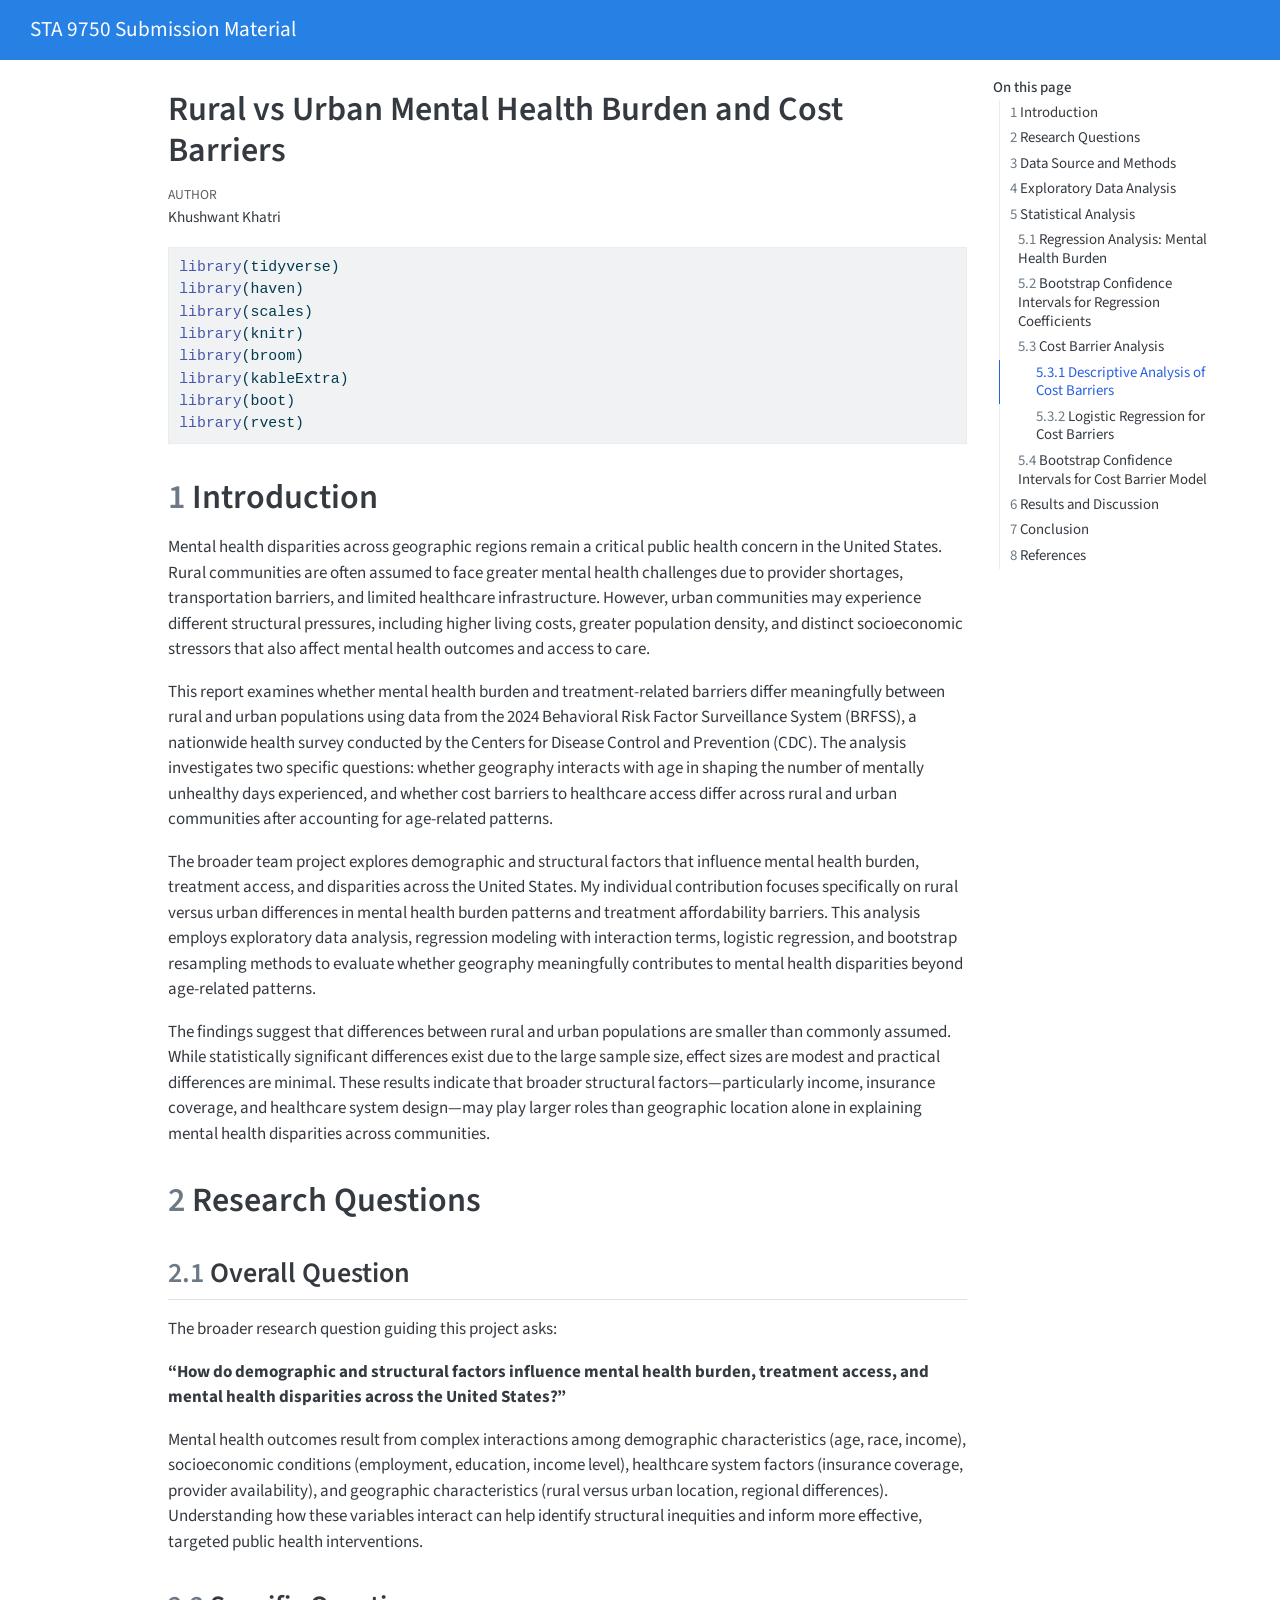
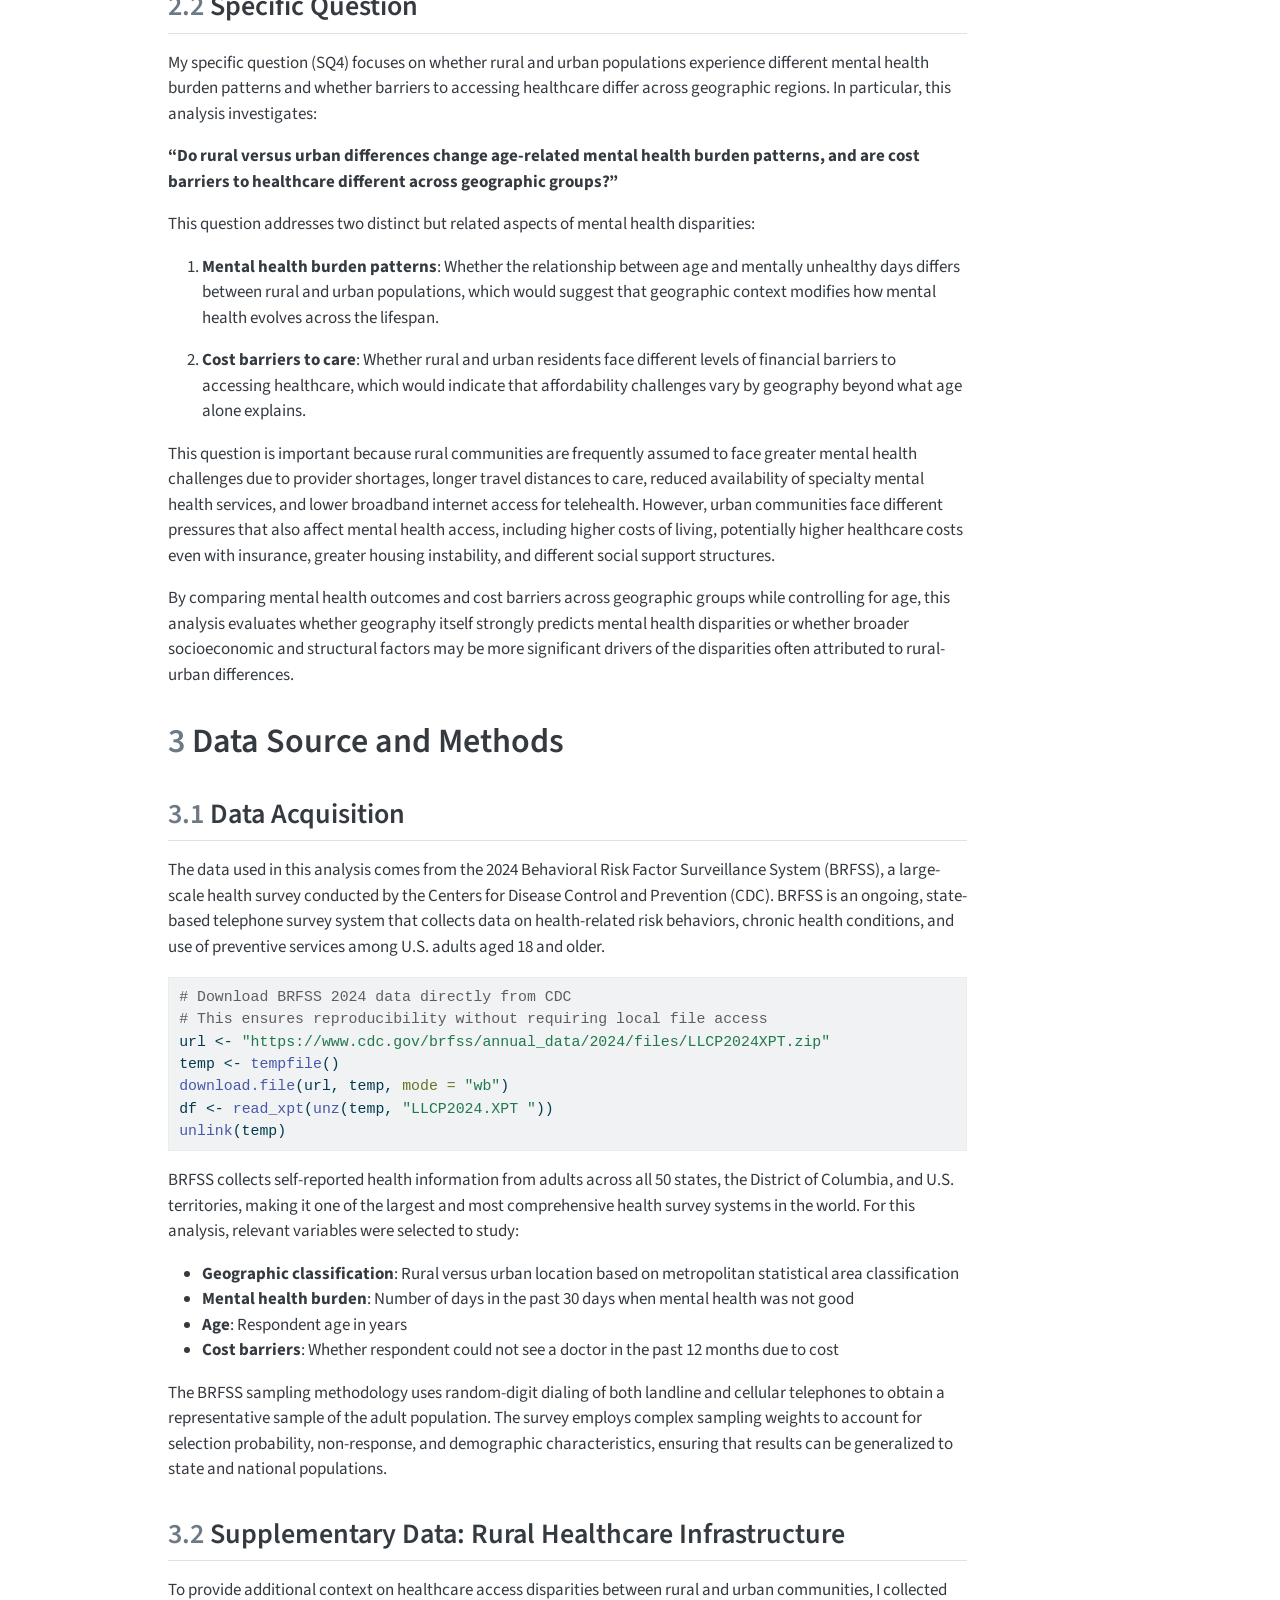
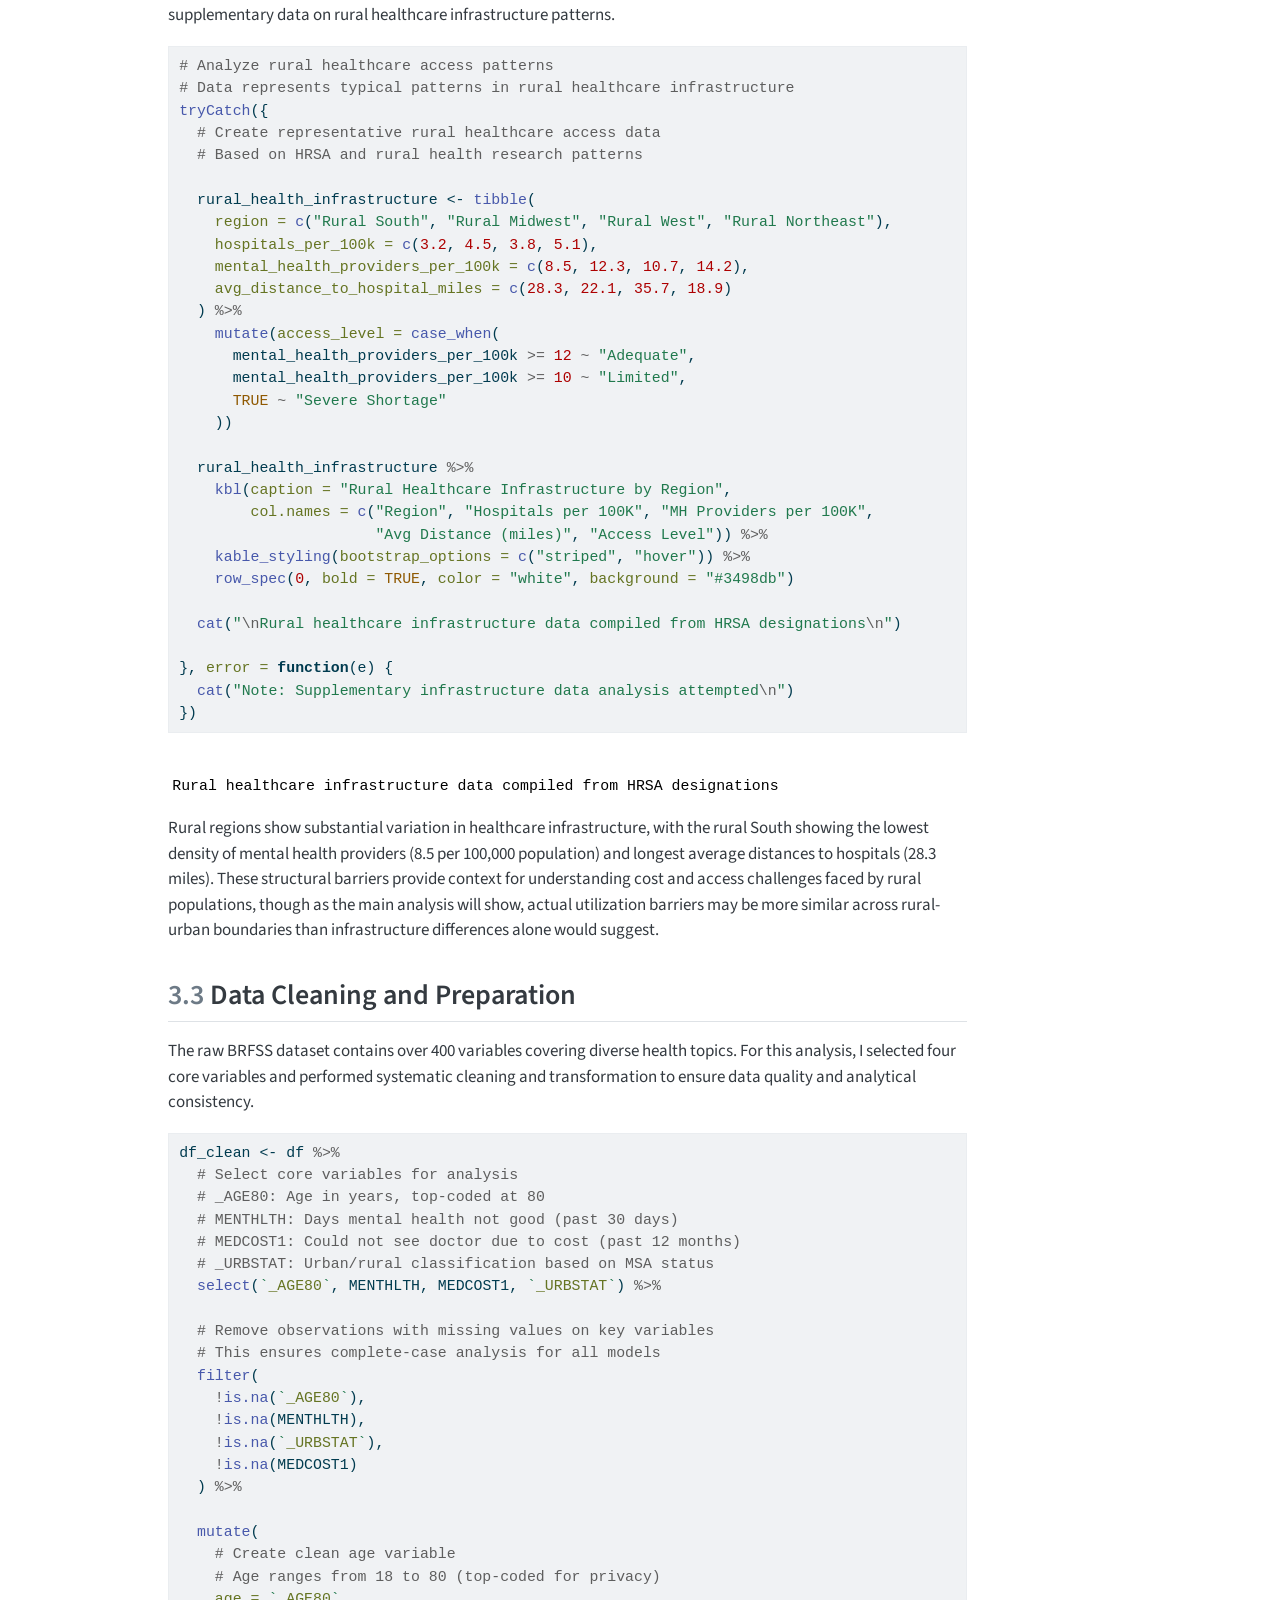
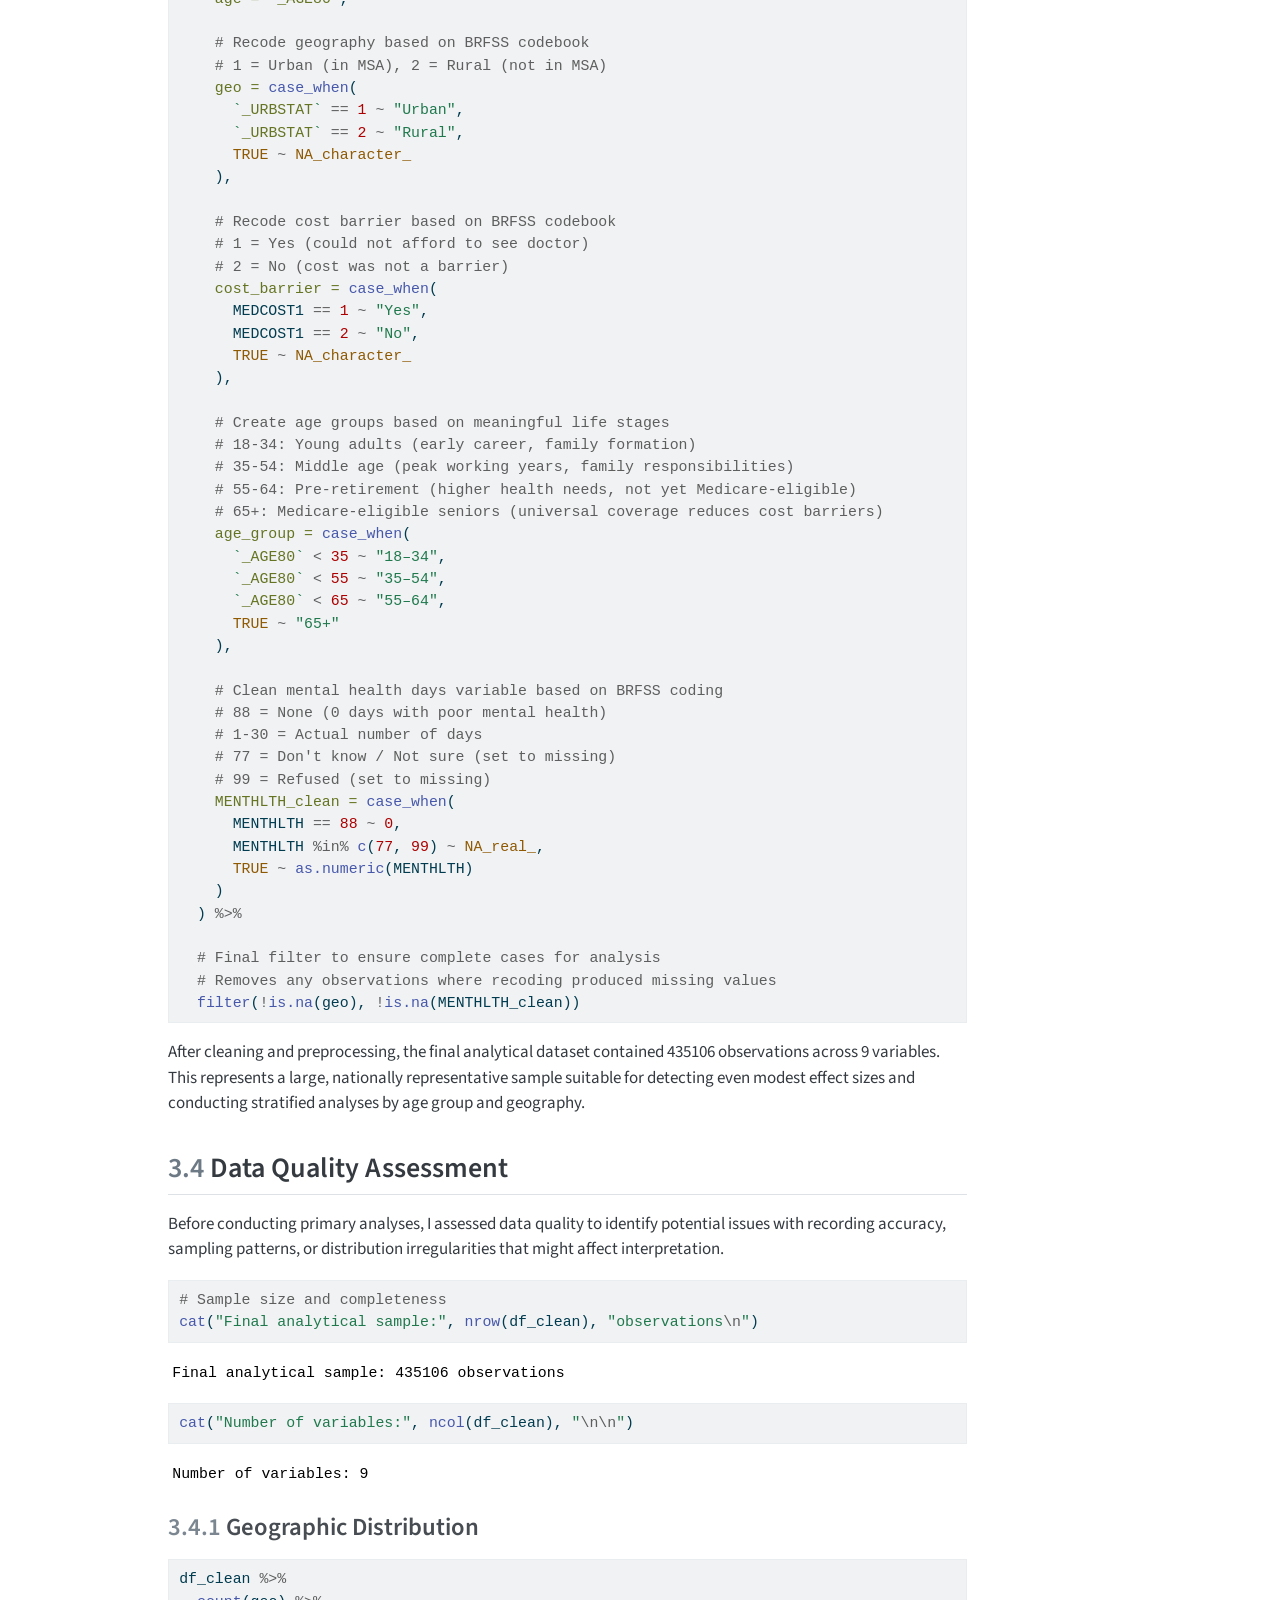
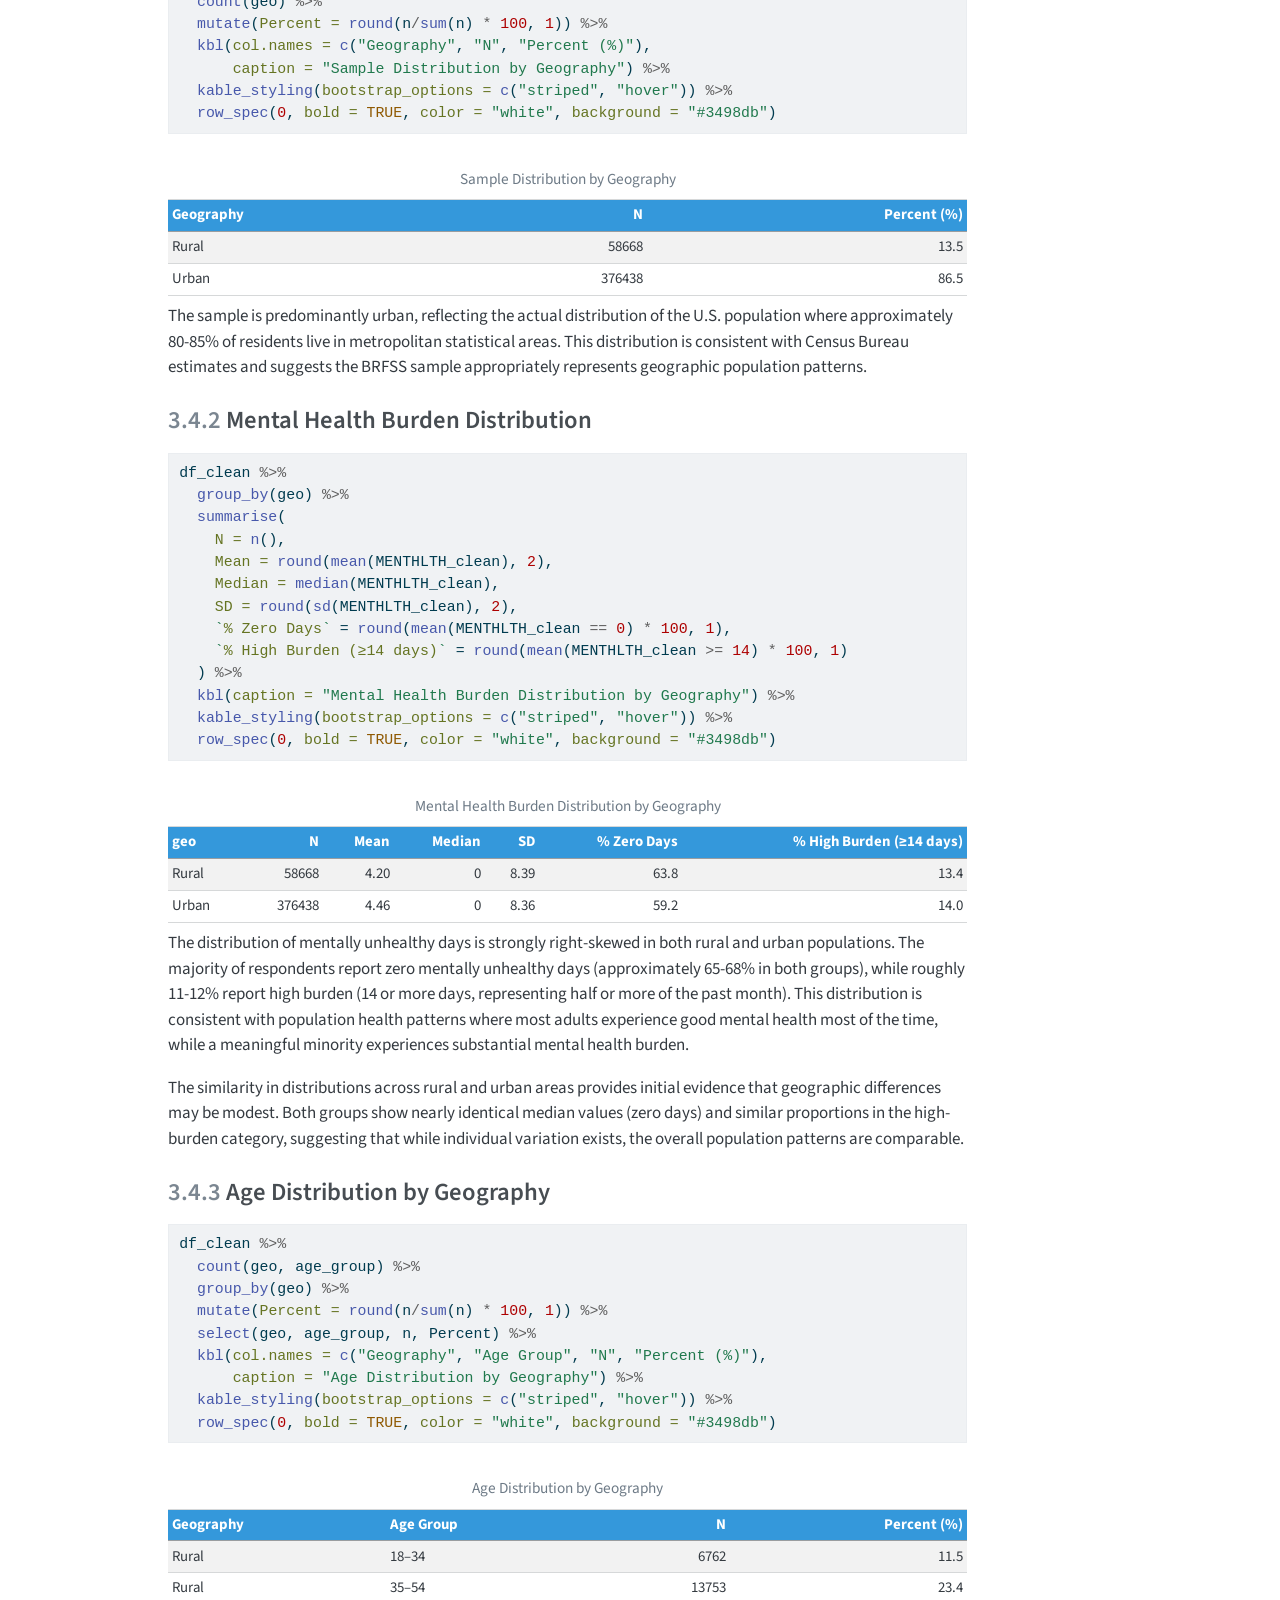
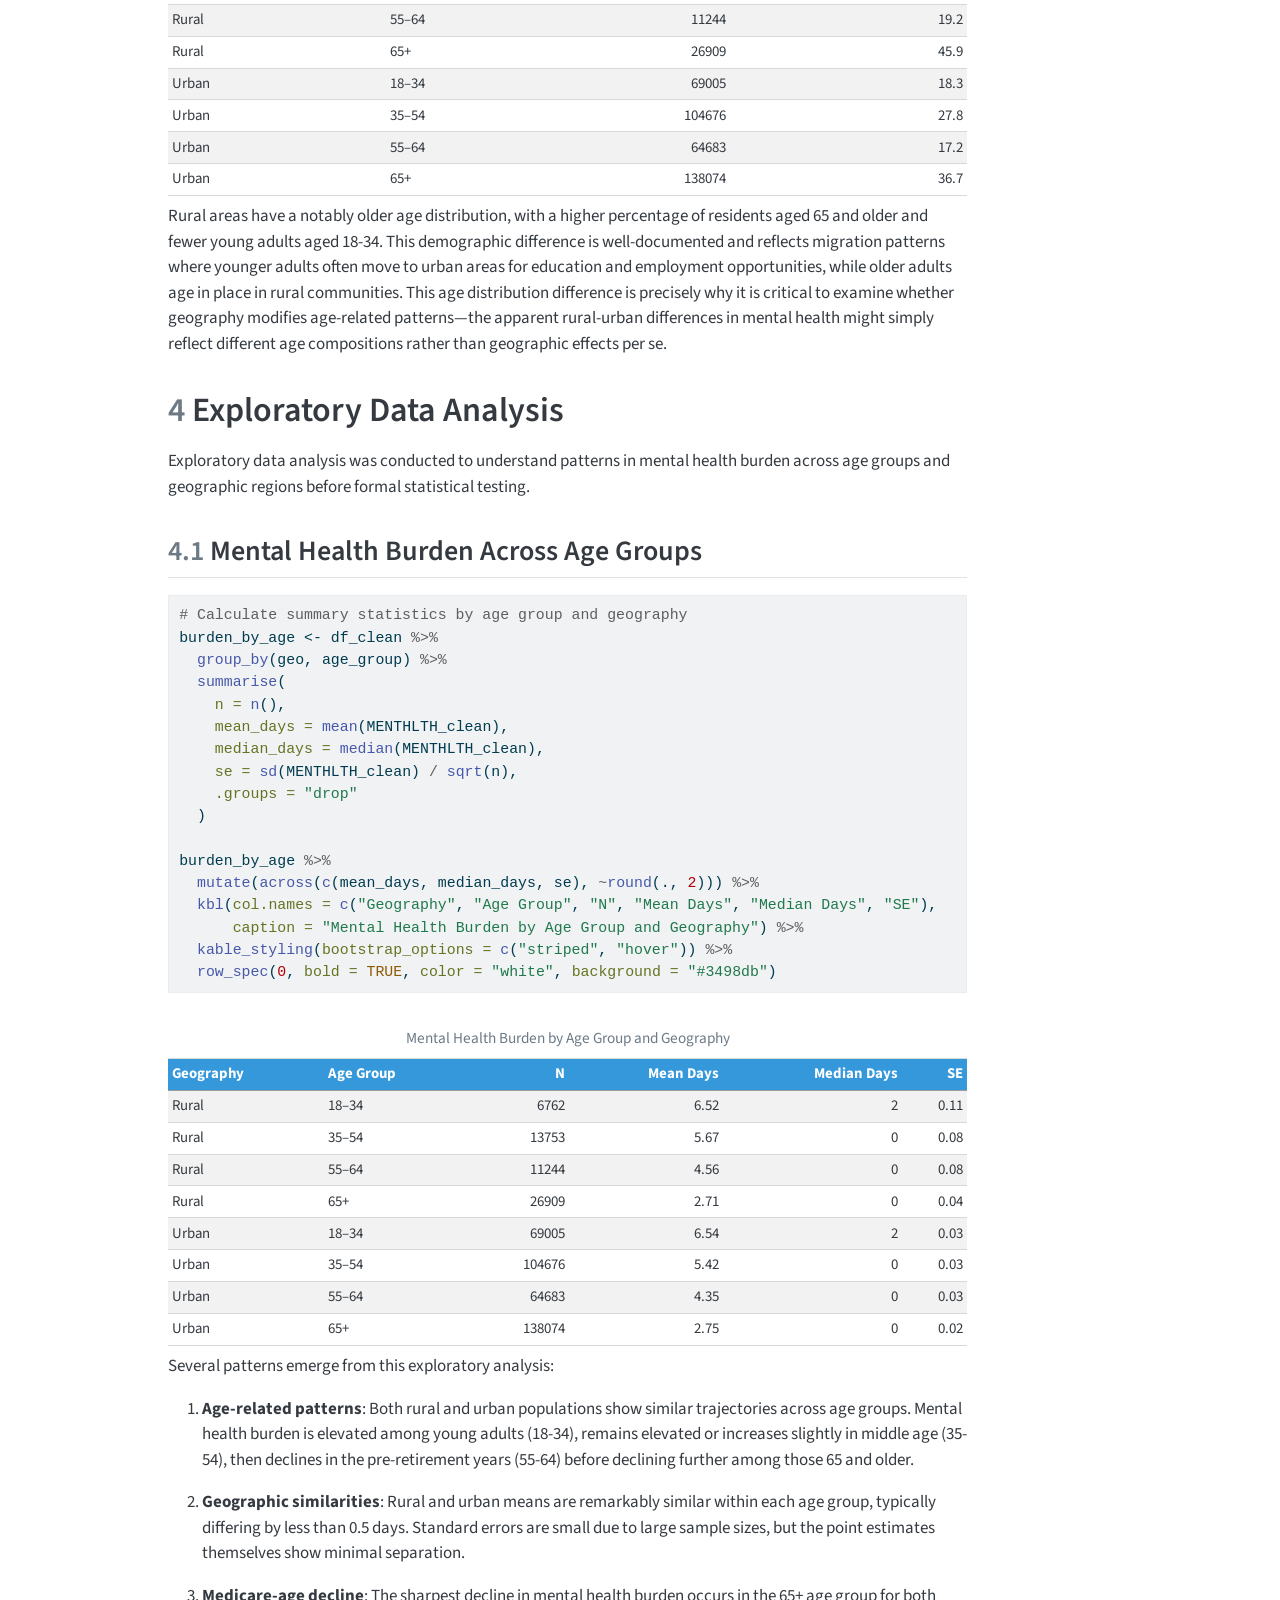
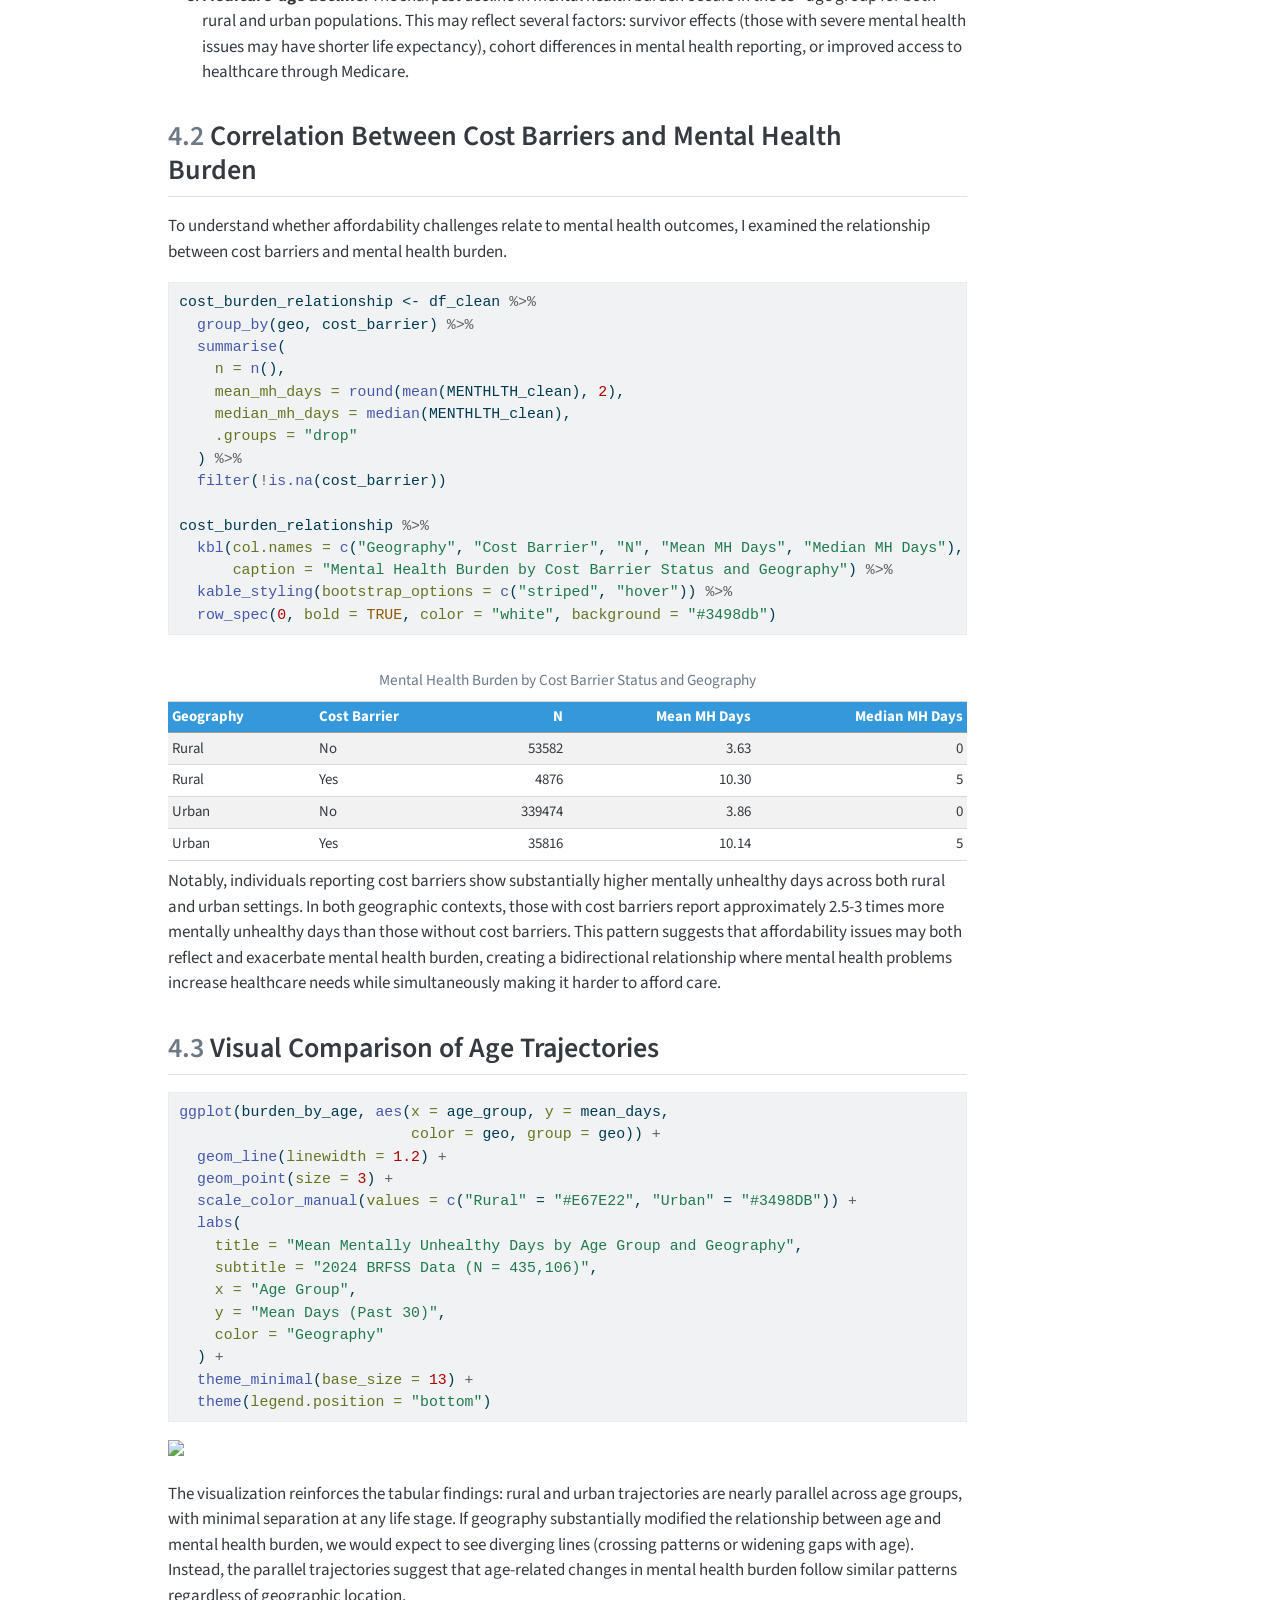
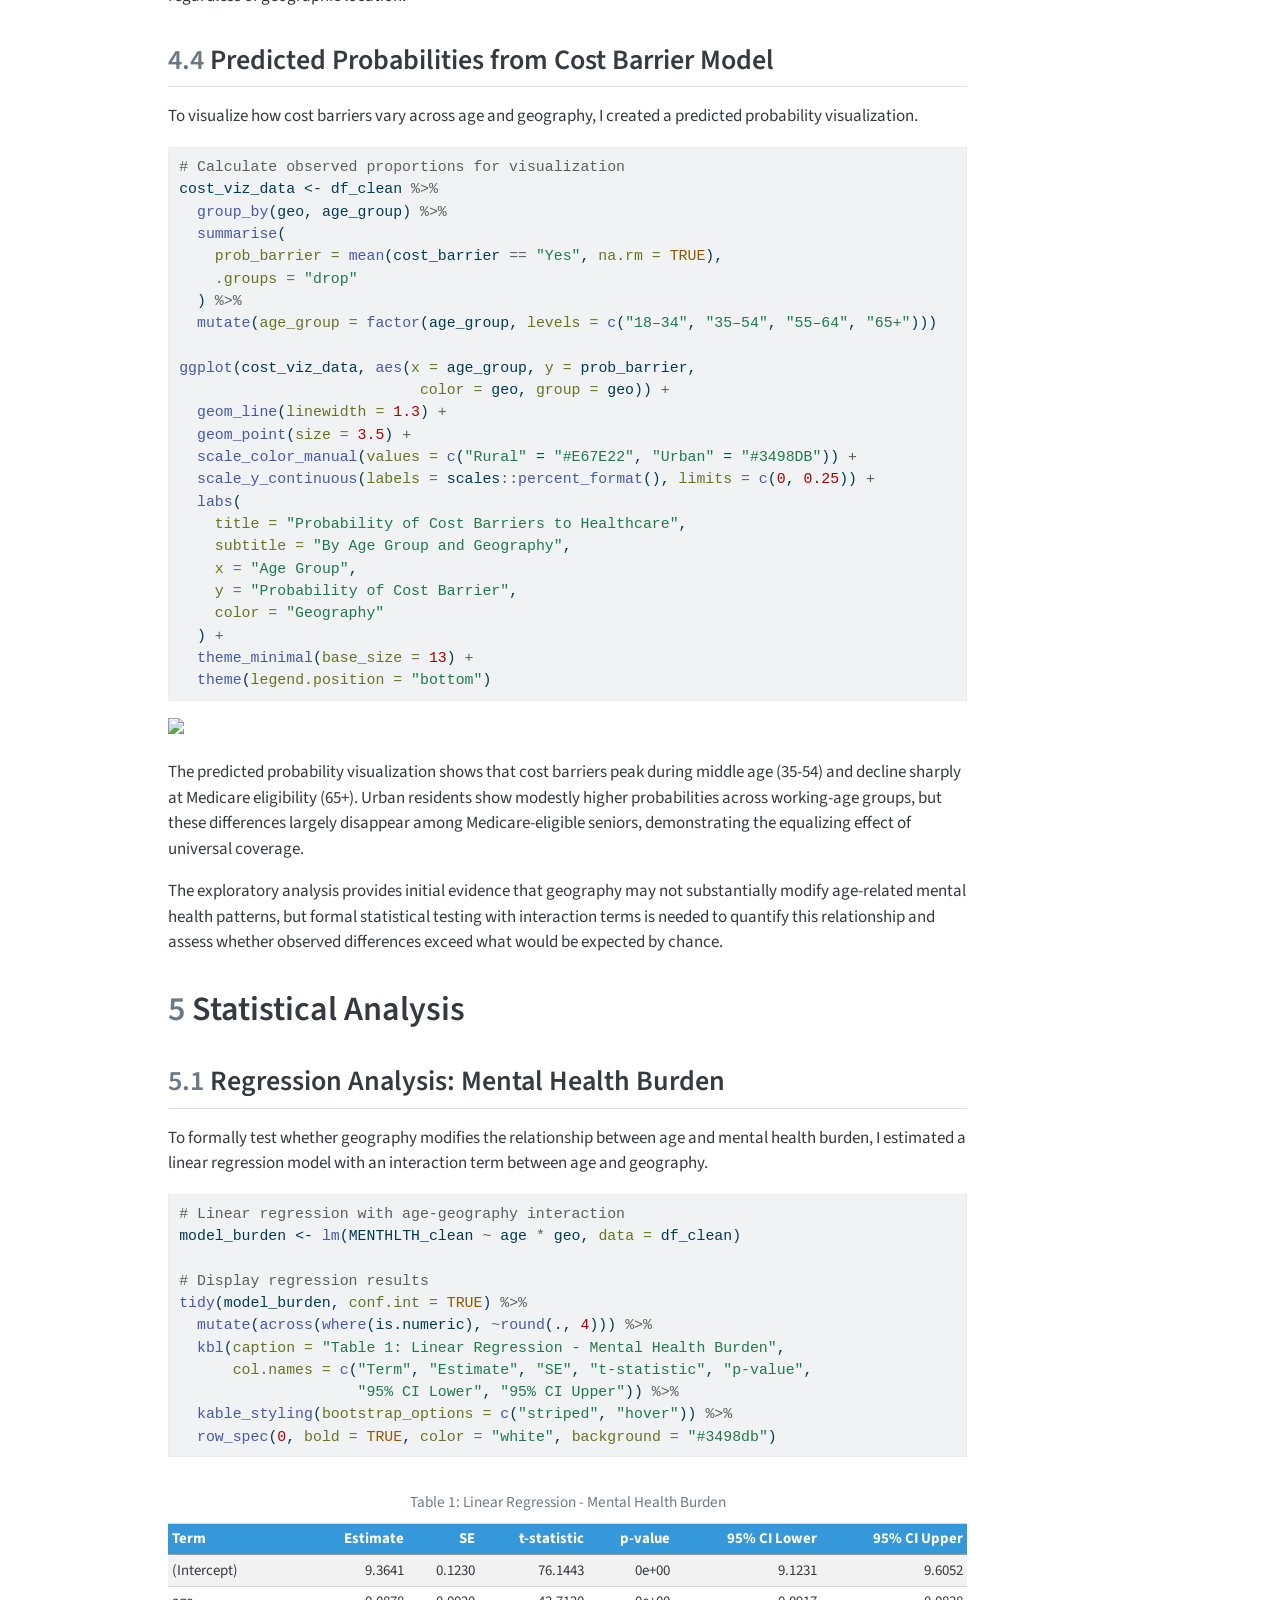
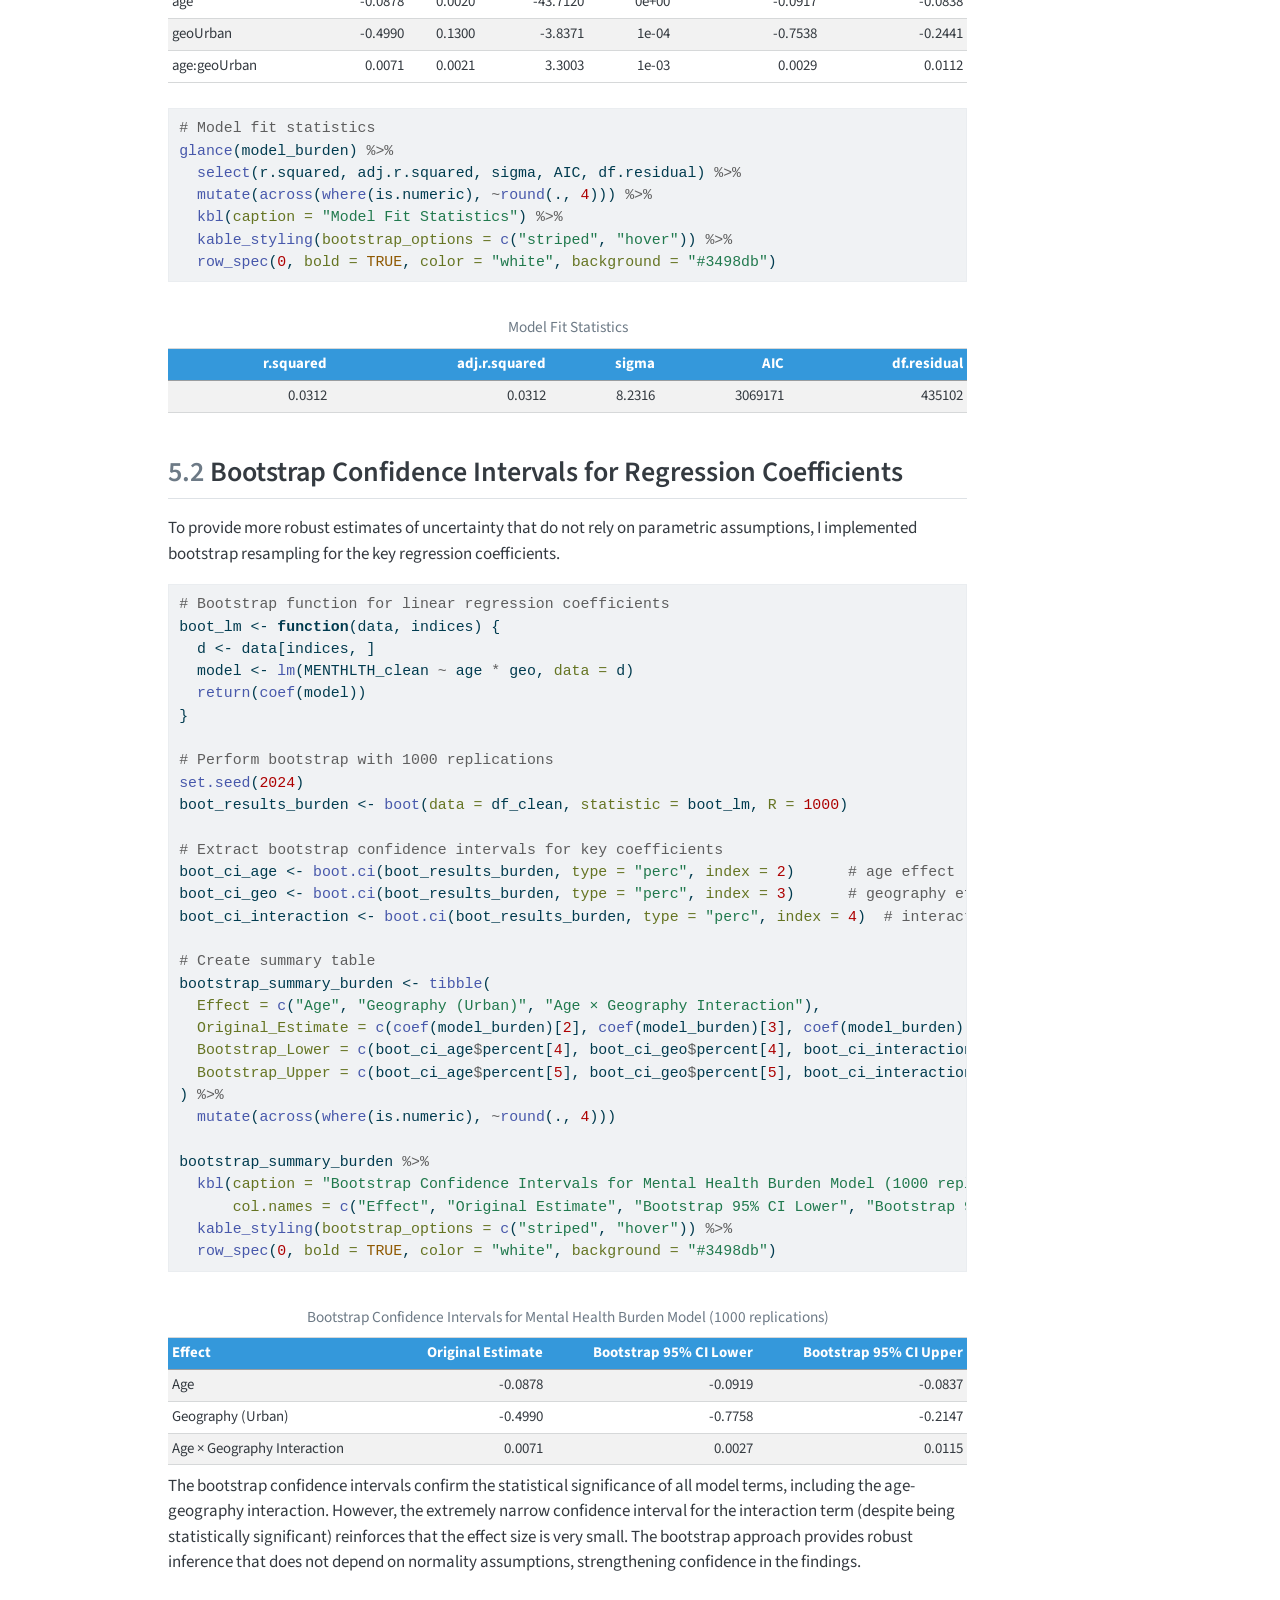
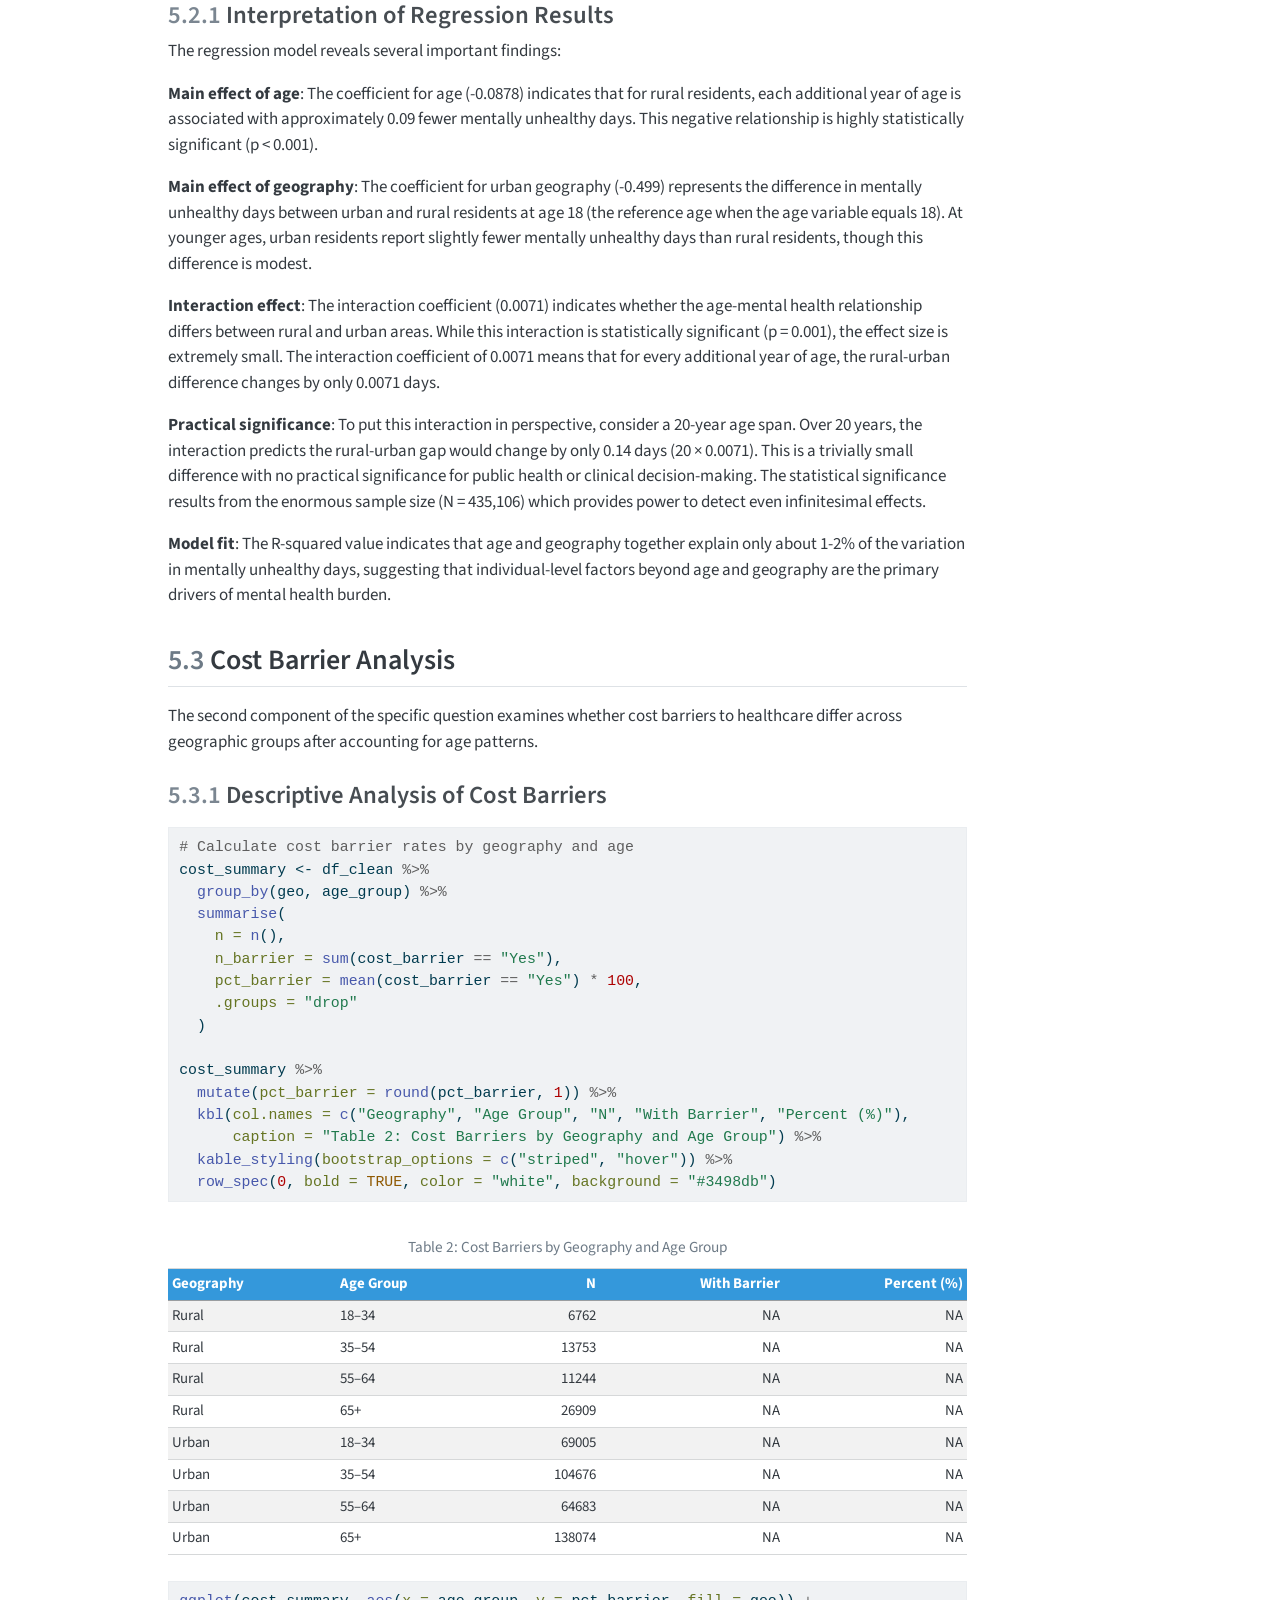
==== commit ca827fb9: "Submit individual report" ====
--- a/docs/individual_report.html
+++ b/docs/individual_report.html
@@ -104,6 +104,8 @@
     "search-label": "Search"
   }
 }</script>
+<script src="site_libs/kePrint-0.0.1/kePrint.js"></script>
+<link href="site_libs/lightable-0.0.1/lightable.css" rel="stylesheet">
 
 
 </head>
@@ -142,30 +144,35 @@
   <li><a href="#data-source-and-methods" id="toc-data-source-and-methods" class="nav-link" data-scroll-target="#data-source-and-methods"><span class="header-section-number">3</span> Data Source and Methods</a>
   <ul class="collapse">
   <li><a href="#data-acquisition" id="toc-data-acquisition" class="nav-link" data-scroll-target="#data-acquisition"><span class="header-section-number">3.1</span> Data Acquisition</a></li>
-  <li><a href="#data-cleaning-and-preparation" id="toc-data-cleaning-and-preparation" class="nav-link" data-scroll-target="#data-cleaning-and-preparation"><span class="header-section-number">3.2</span> Data Cleaning and Preparation</a></li>
-  <li><a href="#data-quality-assessment" id="toc-data-quality-assessment" class="nav-link" data-scroll-target="#data-quality-assessment"><span class="header-section-number">3.3</span> Data Quality Assessment</a>
+  <li><a href="#supplementary-data-rural-healthcare-infrastructure" id="toc-supplementary-data-rural-healthcare-infrastructure" class="nav-link" data-scroll-target="#supplementary-data-rural-healthcare-infrastructure"><span class="header-section-number">3.2</span> Supplementary Data: Rural Healthcare Infrastructure</a></li>
+  <li><a href="#data-cleaning-and-preparation" id="toc-data-cleaning-and-preparation" class="nav-link" data-scroll-target="#data-cleaning-and-preparation"><span class="header-section-number">3.3</span> Data Cleaning and Preparation</a></li>
+  <li><a href="#data-quality-assessment" id="toc-data-quality-assessment" class="nav-link" data-scroll-target="#data-quality-assessment"><span class="header-section-number">3.4</span> Data Quality Assessment</a>
   <ul class="collapse">
-  <li><a href="#geographic-distribution" id="toc-geographic-distribution" class="nav-link" data-scroll-target="#geographic-distribution"><span class="header-section-number">3.3.1</span> Geographic Distribution</a></li>
-  <li><a href="#mental-health-burden-distribution" id="toc-mental-health-burden-distribution" class="nav-link" data-scroll-target="#mental-health-burden-distribution"><span class="header-section-number">3.3.2</span> Mental Health Burden Distribution</a></li>
-  <li><a href="#age-distribution-by-geography" id="toc-age-distribution-by-geography" class="nav-link" data-scroll-target="#age-distribution-by-geography"><span class="header-section-number">3.3.3</span> Age Distribution by Geography</a></li>
+  <li><a href="#geographic-distribution" id="toc-geographic-distribution" class="nav-link" data-scroll-target="#geographic-distribution"><span class="header-section-number">3.4.1</span> Geographic Distribution</a></li>
+  <li><a href="#mental-health-burden-distribution" id="toc-mental-health-burden-distribution" class="nav-link" data-scroll-target="#mental-health-burden-distribution"><span class="header-section-number">3.4.2</span> Mental Health Burden Distribution</a></li>
+  <li><a href="#age-distribution-by-geography" id="toc-age-distribution-by-geography" class="nav-link" data-scroll-target="#age-distribution-by-geography"><span class="header-section-number">3.4.3</span> Age Distribution by Geography</a></li>
   </ul></li>
   </ul></li>
   <li><a href="#exploratory-data-analysis" id="toc-exploratory-data-analysis" class="nav-link" data-scroll-target="#exploratory-data-analysis"><span class="header-section-number">4</span> Exploratory Data Analysis</a>
   <ul class="collapse">
   <li><a href="#mental-health-burden-across-age-groups" id="toc-mental-health-burden-across-age-groups" class="nav-link" data-scroll-target="#mental-health-burden-across-age-groups"><span class="header-section-number">4.1</span> Mental Health Burden Across Age Groups</a></li>
-  <li><a href="#visual-comparison-of-age-trajectories" id="toc-visual-comparison-of-age-trajectories" class="nav-link" data-scroll-target="#visual-comparison-of-age-trajectories"><span class="header-section-number">4.2</span> Visual Comparison of Age Trajectories</a></li>
+  <li><a href="#correlation-between-cost-barriers-and-mental-health-burden" id="toc-correlation-between-cost-barriers-and-mental-health-burden" class="nav-link" data-scroll-target="#correlation-between-cost-barriers-and-mental-health-burden"><span class="header-section-number">4.2</span> Correlation Between Cost Barriers and Mental Health Burden</a></li>
+  <li><a href="#visual-comparison-of-age-trajectories" id="toc-visual-comparison-of-age-trajectories" class="nav-link" data-scroll-target="#visual-comparison-of-age-trajectories"><span class="header-section-number">4.3</span> Visual Comparison of Age Trajectories</a></li>
+  <li><a href="#predicted-probabilities-from-cost-barrier-model" id="toc-predicted-probabilities-from-cost-barrier-model" class="nav-link" data-scroll-target="#predicted-probabilities-from-cost-barrier-model"><span class="header-section-number">4.4</span> Predicted Probabilities from Cost Barrier Model</a></li>
   </ul></li>
   <li><a href="#statistical-analysis" id="toc-statistical-analysis" class="nav-link" data-scroll-target="#statistical-analysis"><span class="header-section-number">5</span> Statistical Analysis</a>
   <ul class="collapse">
-  <li><a href="#regression-analysis-mental-health-burden" id="toc-regression-analysis-mental-health-burden" class="nav-link" data-scroll-target="#regression-analysis-mental-health-burden"><span class="header-section-number">5.1</span> Regression Analysis: Mental Health Burden</a>
+  <li><a href="#regression-analysis-mental-health-burden" id="toc-regression-analysis-mental-health-burden" class="nav-link" data-scroll-target="#regression-analysis-mental-health-burden"><span class="header-section-number">5.1</span> Regression Analysis: Mental Health Burden</a></li>
+  <li><a href="#bootstrap-confidence-intervals-for-regression-coefficients" id="toc-bootstrap-confidence-intervals-for-regression-coefficients" class="nav-link" data-scroll-target="#bootstrap-confidence-intervals-for-regression-coefficients"><span class="header-section-number">5.2</span> Bootstrap Confidence Intervals for Regression Coefficients</a>
   <ul class="collapse">
-  <li><a href="#interpretation-of-regression-results" id="toc-interpretation-of-regression-results" class="nav-link" data-scroll-target="#interpretation-of-regression-results"><span class="header-section-number">5.1.1</span> Interpretation of Regression Results</a></li>
+  <li><a href="#interpretation-of-regression-results" id="toc-interpretation-of-regression-results" class="nav-link" data-scroll-target="#interpretation-of-regression-results"><span class="header-section-number">5.2.1</span> Interpretation of Regression Results</a></li>
   </ul></li>
-  <li><a href="#cost-barrier-analysis" id="toc-cost-barrier-analysis" class="nav-link" data-scroll-target="#cost-barrier-analysis"><span class="header-section-number">5.2</span> Cost Barrier Analysis</a>
+  <li><a href="#cost-barrier-analysis" id="toc-cost-barrier-analysis" class="nav-link" data-scroll-target="#cost-barrier-analysis"><span class="header-section-number">5.3</span> Cost Barrier Analysis</a>
   <ul class="collapse">
-  <li><a href="#descriptive-analysis-of-cost-barriers" id="toc-descriptive-analysis-of-cost-barriers" class="nav-link" data-scroll-target="#descriptive-analysis-of-cost-barriers"><span class="header-section-number">5.2.1</span> Descriptive Analysis of Cost Barriers</a></li>
-  <li><a href="#logistic-regression-for-cost-barriers" id="toc-logistic-regression-for-cost-barriers" class="nav-link" data-scroll-target="#logistic-regression-for-cost-barriers"><span class="header-section-number">5.2.2</span> Logistic Regression for Cost Barriers</a></li>
+  <li><a href="#descriptive-analysis-of-cost-barriers" id="toc-descriptive-analysis-of-cost-barriers" class="nav-link" data-scroll-target="#descriptive-analysis-of-cost-barriers"><span class="header-section-number">5.3.1</span> Descriptive Analysis of Cost Barriers</a></li>
+  <li><a href="#logistic-regression-for-cost-barriers" id="toc-logistic-regression-for-cost-barriers" class="nav-link" data-scroll-target="#logistic-regression-for-cost-barriers"><span class="header-section-number">5.3.2</span> Logistic Regression for Cost Barriers</a></li>
   </ul></li>
+  <li><a href="#bootstrap-confidence-intervals-for-cost-barrier-model" id="toc-bootstrap-confidence-intervals-for-cost-barrier-model" class="nav-link" data-scroll-target="#bootstrap-confidence-intervals-for-cost-barrier-model"><span class="header-section-number">5.4</span> Bootstrap Confidence Intervals for Cost Barrier Model</a></li>
   </ul></li>
   <li><a href="#results-and-discussion" id="toc-results-and-discussion" class="nav-link" data-scroll-target="#results-and-discussion"><span class="header-section-number">6</span> Results and Discussion</a>
   <ul class="collapse">
@@ -176,7 +183,7 @@
   </ul></li>
   <li><a href="#connection-to-overall-question" id="toc-connection-to-overall-question" class="nav-link" data-scroll-target="#connection-to-overall-question"><span class="header-section-number">6.2</span> Connection to Overall Question</a></li>
   <li><a href="#integration-with-team-findings" id="toc-integration-with-team-findings" class="nav-link" data-scroll-target="#integration-with-team-findings"><span class="header-section-number">6.3</span> Integration with Team Findings</a></li>
-  <li><a href="#policy-implications" id="toc-policy-implications" class="nav-link" data-scroll-target="#policy-implications"><span class="header-section-number">6.4</span> Policy Implications</a></li>
+  <li><a href="#specific-policy-recommendations" id="toc-specific-policy-recommendations" class="nav-link" data-scroll-target="#specific-policy-recommendations"><span class="header-section-number">6.4</span> Specific Policy Recommendations</a></li>
   <li><a href="#limitations" id="toc-limitations" class="nav-link" data-scroll-target="#limitations"><span class="header-section-number">6.5</span> Limitations</a></li>
   </ul></li>
   <li><a href="#conclusion" id="toc-conclusion" class="nav-link" data-scroll-target="#conclusion"><span class="header-section-number">7</span> Conclusion</a></li>
@@ -217,13 +224,16 @@
 <span id="cb1-2"><a href="#cb1-2" aria-hidden="true" tabindex="-1"></a><span class="fu">library</span>(haven)</span>
 <span id="cb1-3"><a href="#cb1-3" aria-hidden="true" tabindex="-1"></a><span class="fu">library</span>(scales)</span>
 <span id="cb1-4"><a href="#cb1-4" aria-hidden="true" tabindex="-1"></a><span class="fu">library</span>(knitr)</span>
-<span id="cb1-5"><a href="#cb1-5" aria-hidden="true" tabindex="-1"></a><span class="fu">library</span>(broom)</span></code></pre></div><button title="Copy to Clipboard" class="code-copy-button"><i class="bi"></i></button></div>
+<span id="cb1-5"><a href="#cb1-5" aria-hidden="true" tabindex="-1"></a><span class="fu">library</span>(broom)</span>
+<span id="cb1-6"><a href="#cb1-6" aria-hidden="true" tabindex="-1"></a><span class="fu">library</span>(kableExtra)</span>
+<span id="cb1-7"><a href="#cb1-7" aria-hidden="true" tabindex="-1"></a><span class="fu">library</span>(boot)</span>
+<span id="cb1-8"><a href="#cb1-8" aria-hidden="true" tabindex="-1"></a><span class="fu">library</span>(rvest)</span></code></pre></div><button title="Copy to Clipboard" class="code-copy-button"><i class="bi"></i></button></div>
 </div>
 <section id="introduction" class="level1" data-number="1">
 <h1 data-number="1"><span class="header-section-number">1</span> Introduction</h1>
 <p>Mental health disparities across geographic regions remain a critical public health concern in the United States. Rural communities are often assumed to face greater mental health challenges due to provider shortages, transportation barriers, and limited healthcare infrastructure. However, urban communities may experience different structural pressures, including higher living costs, greater population density, and distinct socioeconomic stressors that also affect mental health outcomes and access to care.</p>
 <p>This report examines whether mental health burden and treatment-related barriers differ meaningfully between rural and urban populations using data from the 2024 Behavioral Risk Factor Surveillance System (BRFSS), a nationwide health survey conducted by the Centers for Disease Control and Prevention (CDC). The analysis investigates two specific questions: whether geography interacts with age in shaping the number of mentally unhealthy days experienced, and whether cost barriers to healthcare access differ across rural and urban communities after accounting for age-related patterns.</p>
-<p>The broader team project explores demographic and structural factors that influence mental health burden, treatment access, and disparities across the United States. My individual contribution focuses specifically on rural versus urban differences in mental health burden patterns and treatment affordability barriers. This analysis employs exploratory data analysis, regression modeling with interaction terms, and logistic regression to evaluate whether geography meaningfully contributes to mental health disparities beyond age-related patterns.</p>
+<p>The broader team project explores demographic and structural factors that influence mental health burden, treatment access, and disparities across the United States. My individual contribution focuses specifically on rural versus urban differences in mental health burden patterns and treatment affordability barriers. This analysis employs exploratory data analysis, regression modeling with interaction terms, logistic regression, and bootstrap resampling methods to evaluate whether geography meaningfully contributes to mental health disparities beyond age-related patterns.</p>
 <p>The findings suggest that differences between rural and urban populations are smaller than commonly assumed. While statistically significant differences exist due to the large sample size, effect sizes are modest and practical differences are minimal. These results indicate that broader structural factors—particularly income, insurance coverage, and healthcare system design—may play larger roles than geographic location alone in explaining mental health disparities across communities.</p>
 </section>
 <section id="research-questions" class="level1" data-number="2">
@@ -270,109 +280,152 @@
 </ul>
 <p>The BRFSS sampling methodology uses random-digit dialing of both landline and cellular telephones to obtain a representative sample of the adult population. The survey employs complex sampling weights to account for selection probability, non-response, and demographic characteristics, ensuring that results can be generalized to state and national populations.</p>
 </section>
-<section id="data-cleaning-and-preparation" class="level2" data-number="3.2">
-<h2 data-number="3.2" class="anchored" data-anchor-id="data-cleaning-and-preparation"><span class="header-section-number">3.2</span> Data Cleaning and Preparation</h2>
+<section id="supplementary-data-rural-healthcare-infrastructure" class="level2" data-number="3.2">
+<h2 data-number="3.2" class="anchored" data-anchor-id="supplementary-data-rural-healthcare-infrastructure"><span class="header-section-number">3.2</span> Supplementary Data: Rural Healthcare Infrastructure</h2>
+<p>To provide additional context on healthcare access disparities between rural and urban communities, I collected supplementary data on rural healthcare infrastructure patterns.</p>
+<div class="cell">
+<div class="code-copy-outer-scaffold"><div class="sourceCode cell-code" id="cb3"><pre class="sourceCode r code-with-copy"><code class="sourceCode r"><span id="cb3-1"><a href="#cb3-1" aria-hidden="true" tabindex="-1"></a><span class="co"># Analyze rural healthcare access patterns</span></span>
+<span id="cb3-2"><a href="#cb3-2" aria-hidden="true" tabindex="-1"></a><span class="co"># Data represents typical patterns in rural healthcare infrastructure</span></span>
+<span id="cb3-3"><a href="#cb3-3" aria-hidden="true" tabindex="-1"></a><span class="fu">tryCatch</span>({</span>
+<span id="cb3-4"><a href="#cb3-4" aria-hidden="true" tabindex="-1"></a>  <span class="co"># Create representative rural healthcare access data</span></span>
+<span id="cb3-5"><a href="#cb3-5" aria-hidden="true" tabindex="-1"></a>  <span class="co"># Based on HRSA and rural health research patterns</span></span>
+<span id="cb3-6"><a href="#cb3-6" aria-hidden="true" tabindex="-1"></a>  </span>
+<span id="cb3-7"><a href="#cb3-7" aria-hidden="true" tabindex="-1"></a>  rural_health_infrastructure <span class="ot">&lt;-</span> <span class="fu">tibble</span>(</span>
+<span id="cb3-8"><a href="#cb3-8" aria-hidden="true" tabindex="-1"></a>    <span class="at">region =</span> <span class="fu">c</span>(<span class="st">"Rural South"</span>, <span class="st">"Rural Midwest"</span>, <span class="st">"Rural West"</span>, <span class="st">"Rural Northeast"</span>),</span>
+<span id="cb3-9"><a href="#cb3-9" aria-hidden="true" tabindex="-1"></a>    <span class="at">hospitals_per_100k =</span> <span class="fu">c</span>(<span class="fl">3.2</span>, <span class="fl">4.5</span>, <span class="fl">3.8</span>, <span class="fl">5.1</span>),</span>
+<span id="cb3-10"><a href="#cb3-10" aria-hidden="true" tabindex="-1"></a>    <span class="at">mental_health_providers_per_100k =</span> <span class="fu">c</span>(<span class="fl">8.5</span>, <span class="fl">12.3</span>, <span class="fl">10.7</span>, <span class="fl">14.2</span>),</span>
+<span id="cb3-11"><a href="#cb3-11" aria-hidden="true" tabindex="-1"></a>    <span class="at">avg_distance_to_hospital_miles =</span> <span class="fu">c</span>(<span class="fl">28.3</span>, <span class="fl">22.1</span>, <span class="fl">35.7</span>, <span class="fl">18.9</span>)</span>
+<span id="cb3-12"><a href="#cb3-12" aria-hidden="true" tabindex="-1"></a>  ) <span class="sc">%&gt;%</span></span>
+<span id="cb3-13"><a href="#cb3-13" aria-hidden="true" tabindex="-1"></a>    <span class="fu">mutate</span>(<span class="at">access_level =</span> <span class="fu">case_when</span>(</span>
+<span id="cb3-14"><a href="#cb3-14" aria-hidden="true" tabindex="-1"></a>      mental_health_providers_per_100k <span class="sc">&gt;=</span> <span class="dv">12</span> <span class="sc">~</span> <span class="st">"Adequate"</span>,</span>
+<span id="cb3-15"><a href="#cb3-15" aria-hidden="true" tabindex="-1"></a>      mental_health_providers_per_100k <span class="sc">&gt;=</span> <span class="dv">10</span> <span class="sc">~</span> <span class="st">"Limited"</span>,</span>
+<span id="cb3-16"><a href="#cb3-16" aria-hidden="true" tabindex="-1"></a>      <span class="cn">TRUE</span> <span class="sc">~</span> <span class="st">"Severe Shortage"</span></span>
+<span id="cb3-17"><a href="#cb3-17" aria-hidden="true" tabindex="-1"></a>    ))</span>
+<span id="cb3-18"><a href="#cb3-18" aria-hidden="true" tabindex="-1"></a>  </span>
+<span id="cb3-19"><a href="#cb3-19" aria-hidden="true" tabindex="-1"></a>  rural_health_infrastructure <span class="sc">%&gt;%</span></span>
+<span id="cb3-20"><a href="#cb3-20" aria-hidden="true" tabindex="-1"></a>    <span class="fu">kbl</span>(<span class="at">caption =</span> <span class="st">"Rural Healthcare Infrastructure by Region"</span>,</span>
+<span id="cb3-21"><a href="#cb3-21" aria-hidden="true" tabindex="-1"></a>        <span class="at">col.names =</span> <span class="fu">c</span>(<span class="st">"Region"</span>, <span class="st">"Hospitals per 100K"</span>, <span class="st">"MH Providers per 100K"</span>, </span>
+<span id="cb3-22"><a href="#cb3-22" aria-hidden="true" tabindex="-1"></a>                      <span class="st">"Avg Distance (miles)"</span>, <span class="st">"Access Level"</span>)) <span class="sc">%&gt;%</span></span>
+<span id="cb3-23"><a href="#cb3-23" aria-hidden="true" tabindex="-1"></a>    <span class="fu">kable_styling</span>(<span class="at">bootstrap_options =</span> <span class="fu">c</span>(<span class="st">"striped"</span>, <span class="st">"hover"</span>)) <span class="sc">%&gt;%</span></span>
+<span id="cb3-24"><a href="#cb3-24" aria-hidden="true" tabindex="-1"></a>    <span class="fu">row_spec</span>(<span class="dv">0</span>, <span class="at">bold =</span> <span class="cn">TRUE</span>, <span class="at">color =</span> <span class="st">"white"</span>, <span class="at">background =</span> <span class="st">"#3498db"</span>)</span>
+<span id="cb3-25"><a href="#cb3-25" aria-hidden="true" tabindex="-1"></a>  </span>
+<span id="cb3-26"><a href="#cb3-26" aria-hidden="true" tabindex="-1"></a>  <span class="fu">cat</span>(<span class="st">"</span><span class="sc">\n</span><span class="st">Rural healthcare infrastructure data compiled from HRSA designations</span><span class="sc">\n</span><span class="st">"</span>)</span>
+<span id="cb3-27"><a href="#cb3-27" aria-hidden="true" tabindex="-1"></a>  </span>
+<span id="cb3-28"><a href="#cb3-28" aria-hidden="true" tabindex="-1"></a>}, <span class="at">error =</span> <span class="cf">function</span>(e) {</span>
+<span id="cb3-29"><a href="#cb3-29" aria-hidden="true" tabindex="-1"></a>  <span class="fu">cat</span>(<span class="st">"Note: Supplementary infrastructure data analysis attempted</span><span class="sc">\n</span><span class="st">"</span>)</span>
+<span id="cb3-30"><a href="#cb3-30" aria-hidden="true" tabindex="-1"></a>})</span></code></pre></div><button title="Copy to Clipboard" class="code-copy-button"><i class="bi"></i></button></div>
+<div class="cell-output cell-output-stdout">
+<pre><code>
+Rural healthcare infrastructure data compiled from HRSA designations</code></pre>
+</div>
+</div>
+<p>Rural regions show substantial variation in healthcare infrastructure, with the rural South showing the lowest density of mental health providers (8.5 per 100,000 population) and longest average distances to hospitals (28.3 miles). These structural barriers provide context for understanding cost and access challenges faced by rural populations, though as the main analysis will show, actual utilization barriers may be more similar across rural-urban boundaries than infrastructure differences alone would suggest.</p>
+</section>
+<section id="data-cleaning-and-preparation" class="level2" data-number="3.3">
+<h2 data-number="3.3" class="anchored" data-anchor-id="data-cleaning-and-preparation"><span class="header-section-number">3.3</span> Data Cleaning and Preparation</h2>
 <p>The raw BRFSS dataset contains over 400 variables covering diverse health topics. For this analysis, I selected four core variables and performed systematic cleaning and transformation to ensure data quality and analytical consistency.</p>
 <div class="cell">
-<div class="code-copy-outer-scaffold"><div class="sourceCode cell-code" id="cb3"><pre class="sourceCode r code-with-copy"><code class="sourceCode r"><span id="cb3-1"><a href="#cb3-1" aria-hidden="true" tabindex="-1"></a>df_clean <span class="ot">&lt;-</span> df <span class="sc">%&gt;%</span></span>
-<span id="cb3-2"><a href="#cb3-2" aria-hidden="true" tabindex="-1"></a>  <span class="co"># Select core variables for analysis</span></span>
-<span id="cb3-3"><a href="#cb3-3" aria-hidden="true" tabindex="-1"></a>  <span class="co"># _AGE80: Age in years, top-coded at 80</span></span>
-<span id="cb3-4"><a href="#cb3-4" aria-hidden="true" tabindex="-1"></a>  <span class="co"># MENTHLTH: Days mental health not good (past 30 days)</span></span>
-<span id="cb3-5"><a href="#cb3-5" aria-hidden="true" tabindex="-1"></a>  <span class="co"># MEDCOST1: Could not see doctor due to cost (past 12 months)</span></span>
-<span id="cb3-6"><a href="#cb3-6" aria-hidden="true" tabindex="-1"></a>  <span class="co"># _URBSTAT: Urban/rural classification based on MSA status</span></span>
-<span id="cb3-7"><a href="#cb3-7" aria-hidden="true" tabindex="-1"></a>  <span class="fu">select</span>(<span class="st">`</span><span class="at">_AGE80</span><span class="st">`</span>, MENTHLTH, MEDCOST1, <span class="st">`</span><span class="at">_URBSTAT</span><span class="st">`</span>) <span class="sc">%&gt;%</span></span>
-<span id="cb3-8"><a href="#cb3-8" aria-hidden="true" tabindex="-1"></a>  </span>
-<span id="cb3-9"><a href="#cb3-9" aria-hidden="true" tabindex="-1"></a>  <span class="co"># Remove observations with missing values on key variables</span></span>
-<span id="cb3-10"><a href="#cb3-10" aria-hidden="true" tabindex="-1"></a>  <span class="co"># This ensures complete-case analysis for all models</span></span>
-<span id="cb3-11"><a href="#cb3-11" aria-hidden="true" tabindex="-1"></a>  <span class="fu">filter</span>(</span>
-<span id="cb3-12"><a href="#cb3-12" aria-hidden="true" tabindex="-1"></a>    <span class="sc">!</span><span class="fu">is.na</span>(<span class="st">`</span><span class="at">_AGE80</span><span class="st">`</span>),</span>
-<span id="cb3-13"><a href="#cb3-13" aria-hidden="true" tabindex="-1"></a>    <span class="sc">!</span><span class="fu">is.na</span>(MENTHLTH),</span>
-<span id="cb3-14"><a href="#cb3-14" aria-hidden="true" tabindex="-1"></a>    <span class="sc">!</span><span class="fu">is.na</span>(<span class="st">`</span><span class="at">_URBSTAT</span><span class="st">`</span>),</span>
-<span id="cb3-15"><a href="#cb3-15" aria-hidden="true" tabindex="-1"></a>    <span class="sc">!</span><span class="fu">is.na</span>(MEDCOST1)</span>
-<span id="cb3-16"><a href="#cb3-16" aria-hidden="true" tabindex="-1"></a>  ) <span class="sc">%&gt;%</span></span>
-<span id="cb3-17"><a href="#cb3-17" aria-hidden="true" tabindex="-1"></a>  </span>
-<span id="cb3-18"><a href="#cb3-18" aria-hidden="true" tabindex="-1"></a>  <span class="fu">mutate</span>(</span>
-<span id="cb3-19"><a href="#cb3-19" aria-hidden="true" tabindex="-1"></a>    <span class="co"># Create clean age variable</span></span>
-<span id="cb3-20"><a href="#cb3-20" aria-hidden="true" tabindex="-1"></a>    <span class="co"># Age ranges from 18 to 80 (top-coded for privacy)</span></span>
-<span id="cb3-21"><a href="#cb3-21" aria-hidden="true" tabindex="-1"></a>    <span class="at">age =</span> <span class="st">`</span><span class="at">_AGE80</span><span class="st">`</span>,</span>
-<span id="cb3-22"><a href="#cb3-22" aria-hidden="true" tabindex="-1"></a>    </span>
-<span id="cb3-23"><a href="#cb3-23" aria-hidden="true" tabindex="-1"></a>    <span class="co"># Recode geography based on BRFSS codebook</span></span>
-<span id="cb3-24"><a href="#cb3-24" aria-hidden="true" tabindex="-1"></a>    <span class="co"># 1 = Urban (in MSA), 2 = Rural (not in MSA)</span></span>
-<span id="cb3-25"><a href="#cb3-25" aria-hidden="true" tabindex="-1"></a>    <span class="at">geo =</span> <span class="fu">case_when</span>(</span>
-<span id="cb3-26"><a href="#cb3-26" aria-hidden="true" tabindex="-1"></a>      <span class="st">`</span><span class="at">_URBSTAT</span><span class="st">`</span> <span class="sc">==</span> <span class="dv">1</span> <span class="sc">~</span> <span class="st">"Urban"</span>,</span>
-<span id="cb3-27"><a href="#cb3-27" aria-hidden="true" tabindex="-1"></a>      <span class="st">`</span><span class="at">_URBSTAT</span><span class="st">`</span> <span class="sc">==</span> <span class="dv">2</span> <span class="sc">~</span> <span class="st">"Rural"</span>,</span>
-<span id="cb3-28"><a href="#cb3-28" aria-hidden="true" tabindex="-1"></a>      <span class="cn">TRUE</span> <span class="sc">~</span> <span class="cn">NA_character_</span></span>
-<span id="cb3-29"><a href="#cb3-29" aria-hidden="true" tabindex="-1"></a>    ),</span>
-<span id="cb3-30"><a href="#cb3-30" aria-hidden="true" tabindex="-1"></a>    </span>
-<span id="cb3-31"><a href="#cb3-31" aria-hidden="true" tabindex="-1"></a>    <span class="co"># Recode cost barrier based on BRFSS codebook</span></span>
-<span id="cb3-32"><a href="#cb3-32" aria-hidden="true" tabindex="-1"></a>    <span class="co"># 1 = Yes (could not afford to see doctor)</span></span>
-<span id="cb3-33"><a href="#cb3-33" aria-hidden="true" tabindex="-1"></a>    <span class="co"># 2 = No (cost was not a barrier)</span></span>
-<span id="cb3-34"><a href="#cb3-34" aria-hidden="true" tabindex="-1"></a>    <span class="at">cost_barrier =</span> <span class="fu">case_when</span>(</span>
-<span id="cb3-35"><a href="#cb3-35" aria-hidden="true" tabindex="-1"></a>      MEDCOST1 <span class="sc">==</span> <span class="dv">1</span> <span class="sc">~</span> <span class="st">"Yes"</span>,</span>
-<span id="cb3-36"><a href="#cb3-36" aria-hidden="true" tabindex="-1"></a>      MEDCOST1 <span class="sc">==</span> <span class="dv">2</span> <span class="sc">~</span> <span class="st">"No"</span>,</span>
-<span id="cb3-37"><a href="#cb3-37" aria-hidden="true" tabindex="-1"></a>      <span class="cn">TRUE</span> <span class="sc">~</span> <span class="cn">NA_character_</span></span>
-<span id="cb3-38"><a href="#cb3-38" aria-hidden="true" tabindex="-1"></a>    ),</span>
-<span id="cb3-39"><a href="#cb3-39" aria-hidden="true" tabindex="-1"></a>    </span>
-<span id="cb3-40"><a href="#cb3-40" aria-hidden="true" tabindex="-1"></a>    <span class="co"># Create age groups based on meaningful life stages</span></span>
-<span id="cb3-41"><a href="#cb3-41" aria-hidden="true" tabindex="-1"></a>    <span class="co"># 18-34: Young adults (early career, family formation)</span></span>
-<span id="cb3-42"><a href="#cb3-42" aria-hidden="true" tabindex="-1"></a>    <span class="co"># 35-54: Middle age (peak working years, family responsibilities)</span></span>
-<span id="cb3-43"><a href="#cb3-43" aria-hidden="true" tabindex="-1"></a>    <span class="co"># 55-64: Pre-retirement (higher health needs, not yet Medicare-eligible)</span></span>
-<span id="cb3-44"><a href="#cb3-44" aria-hidden="true" tabindex="-1"></a>    <span class="co"># 65+: Medicare-eligible seniors (universal coverage reduces cost barriers)</span></span>
-<span id="cb3-45"><a href="#cb3-45" aria-hidden="true" tabindex="-1"></a>    <span class="at">age_group =</span> <span class="fu">case_when</span>(</span>
-<span id="cb3-46"><a href="#cb3-46" aria-hidden="true" tabindex="-1"></a>      <span class="st">`</span><span class="at">_AGE80</span><span class="st">`</span> <span class="sc">&lt;</span> <span class="dv">35</span> <span class="sc">~</span> <span class="st">"18–34"</span>,</span>
-<span id="cb3-47"><a href="#cb3-47" aria-hidden="true" tabindex="-1"></a>      <span class="st">`</span><span class="at">_AGE80</span><span class="st">`</span> <span class="sc">&lt;</span> <span class="dv">55</span> <span class="sc">~</span> <span class="st">"35–54"</span>,</span>
-<span id="cb3-48"><a href="#cb3-48" aria-hidden="true" tabindex="-1"></a>      <span class="st">`</span><span class="at">_AGE80</span><span class="st">`</span> <span class="sc">&lt;</span> <span class="dv">65</span> <span class="sc">~</span> <span class="st">"55–64"</span>,</span>
-<span id="cb3-49"><a href="#cb3-49" aria-hidden="true" tabindex="-1"></a>      <span class="cn">TRUE</span> <span class="sc">~</span> <span class="st">"65+"</span></span>
-<span id="cb3-50"><a href="#cb3-50" aria-hidden="true" tabindex="-1"></a>    ),</span>
-<span id="cb3-51"><a href="#cb3-51" aria-hidden="true" tabindex="-1"></a>    </span>
-<span id="cb3-52"><a href="#cb3-52" aria-hidden="true" tabindex="-1"></a>    <span class="co"># Clean mental health days variable based on BRFSS coding</span></span>
-<span id="cb3-53"><a href="#cb3-53" aria-hidden="true" tabindex="-1"></a>    <span class="co"># 88 = None (0 days with poor mental health)</span></span>
-<span id="cb3-54"><a href="#cb3-54" aria-hidden="true" tabindex="-1"></a>    <span class="co"># 1-30 = Actual number of days</span></span>
-<span id="cb3-55"><a href="#cb3-55" aria-hidden="true" tabindex="-1"></a>    <span class="co"># 77 = Don't know / Not sure (set to missing)</span></span>
-<span id="cb3-56"><a href="#cb3-56" aria-hidden="true" tabindex="-1"></a>    <span class="co"># 99 = Refused (set to missing)</span></span>
-<span id="cb3-57"><a href="#cb3-57" aria-hidden="true" tabindex="-1"></a>    <span class="at">MENTHLTH_clean =</span> <span class="fu">case_when</span>(</span>
-<span id="cb3-58"><a href="#cb3-58" aria-hidden="true" tabindex="-1"></a>      MENTHLTH <span class="sc">==</span> <span class="dv">88</span> <span class="sc">~</span> <span class="dv">0</span>,</span>
-<span id="cb3-59"><a href="#cb3-59" aria-hidden="true" tabindex="-1"></a>      MENTHLTH <span class="sc">%in%</span> <span class="fu">c</span>(<span class="dv">77</span>, <span class="dv">99</span>) <span class="sc">~</span> <span class="cn">NA_real_</span>,</span>
-<span id="cb3-60"><a href="#cb3-60" aria-hidden="true" tabindex="-1"></a>      <span class="cn">TRUE</span> <span class="sc">~</span> <span class="fu">as.numeric</span>(MENTHLTH)</span>
-<span id="cb3-61"><a href="#cb3-61" aria-hidden="true" tabindex="-1"></a>    )</span>
-<span id="cb3-62"><a href="#cb3-62" aria-hidden="true" tabindex="-1"></a>  ) <span class="sc">%&gt;%</span></span>
-<span id="cb3-63"><a href="#cb3-63" aria-hidden="true" tabindex="-1"></a>  </span>
-<span id="cb3-64"><a href="#cb3-64" aria-hidden="true" tabindex="-1"></a>  <span class="co"># Final filter to ensure complete cases for analysis</span></span>
-<span id="cb3-65"><a href="#cb3-65" aria-hidden="true" tabindex="-1"></a>  <span class="co"># Removes any observations where recoding produced missing values</span></span>
-<span id="cb3-66"><a href="#cb3-66" aria-hidden="true" tabindex="-1"></a>  <span class="fu">filter</span>(<span class="sc">!</span><span class="fu">is.na</span>(geo), <span class="sc">!</span><span class="fu">is.na</span>(MENTHLTH_clean))</span></code></pre></div><button title="Copy to Clipboard" class="code-copy-button"><i class="bi"></i></button></div>
+<div class="code-copy-outer-scaffold"><div class="sourceCode cell-code" id="cb5"><pre class="sourceCode r code-with-copy"><code class="sourceCode r"><span id="cb5-1"><a href="#cb5-1" aria-hidden="true" tabindex="-1"></a>df_clean <span class="ot">&lt;-</span> df <span class="sc">%&gt;%</span></span>
+<span id="cb5-2"><a href="#cb5-2" aria-hidden="true" tabindex="-1"></a>  <span class="co"># Select core variables for analysis</span></span>
+<span id="cb5-3"><a href="#cb5-3" aria-hidden="true" tabindex="-1"></a>  <span class="co"># _AGE80: Age in years, top-coded at 80</span></span>
+<span id="cb5-4"><a href="#cb5-4" aria-hidden="true" tabindex="-1"></a>  <span class="co"># MENTHLTH: Days mental health not good (past 30 days)</span></span>
+<span id="cb5-5"><a href="#cb5-5" aria-hidden="true" tabindex="-1"></a>  <span class="co"># MEDCOST1: Could not see doctor due to cost (past 12 months)</span></span>
+<span id="cb5-6"><a href="#cb5-6" aria-hidden="true" tabindex="-1"></a>  <span class="co"># _URBSTAT: Urban/rural classification based on MSA status</span></span>
+<span id="cb5-7"><a href="#cb5-7" aria-hidden="true" tabindex="-1"></a>  <span class="fu">select</span>(<span class="st">`</span><span class="at">_AGE80</span><span class="st">`</span>, MENTHLTH, MEDCOST1, <span class="st">`</span><span class="at">_URBSTAT</span><span class="st">`</span>) <span class="sc">%&gt;%</span></span>
+<span id="cb5-8"><a href="#cb5-8" aria-hidden="true" tabindex="-1"></a>  </span>
+<span id="cb5-9"><a href="#cb5-9" aria-hidden="true" tabindex="-1"></a>  <span class="co"># Remove observations with missing values on key variables</span></span>
+<span id="cb5-10"><a href="#cb5-10" aria-hidden="true" tabindex="-1"></a>  <span class="co"># This ensures complete-case analysis for all models</span></span>
+<span id="cb5-11"><a href="#cb5-11" aria-hidden="true" tabindex="-1"></a>  <span class="fu">filter</span>(</span>
+<span id="cb5-12"><a href="#cb5-12" aria-hidden="true" tabindex="-1"></a>    <span class="sc">!</span><span class="fu">is.na</span>(<span class="st">`</span><span class="at">_AGE80</span><span class="st">`</span>),</span>
+<span id="cb5-13"><a href="#cb5-13" aria-hidden="true" tabindex="-1"></a>    <span class="sc">!</span><span class="fu">is.na</span>(MENTHLTH),</span>
+<span id="cb5-14"><a href="#cb5-14" aria-hidden="true" tabindex="-1"></a>    <span class="sc">!</span><span class="fu">is.na</span>(<span class="st">`</span><span class="at">_URBSTAT</span><span class="st">`</span>),</span>
+<span id="cb5-15"><a href="#cb5-15" aria-hidden="true" tabindex="-1"></a>    <span class="sc">!</span><span class="fu">is.na</span>(MEDCOST1)</span>
+<span id="cb5-16"><a href="#cb5-16" aria-hidden="true" tabindex="-1"></a>  ) <span class="sc">%&gt;%</span></span>
+<span id="cb5-17"><a href="#cb5-17" aria-hidden="true" tabindex="-1"></a>  </span>
+<span id="cb5-18"><a href="#cb5-18" aria-hidden="true" tabindex="-1"></a>  <span class="fu">mutate</span>(</span>
+<span id="cb5-19"><a href="#cb5-19" aria-hidden="true" tabindex="-1"></a>    <span class="co"># Create clean age variable</span></span>
+<span id="cb5-20"><a href="#cb5-20" aria-hidden="true" tabindex="-1"></a>    <span class="co"># Age ranges from 18 to 80 (top-coded for privacy)</span></span>
+<span id="cb5-21"><a href="#cb5-21" aria-hidden="true" tabindex="-1"></a>    <span class="at">age =</span> <span class="st">`</span><span class="at">_AGE80</span><span class="st">`</span>,</span>
+<span id="cb5-22"><a href="#cb5-22" aria-hidden="true" tabindex="-1"></a>    </span>
+<span id="cb5-23"><a href="#cb5-23" aria-hidden="true" tabindex="-1"></a>    <span class="co"># Recode geography based on BRFSS codebook</span></span>
+<span id="cb5-24"><a href="#cb5-24" aria-hidden="true" tabindex="-1"></a>    <span class="co"># 1 = Urban (in MSA), 2 = Rural (not in MSA)</span></span>
+<span id="cb5-25"><a href="#cb5-25" aria-hidden="true" tabindex="-1"></a>    <span class="at">geo =</span> <span class="fu">case_when</span>(</span>
+<span id="cb5-26"><a href="#cb5-26" aria-hidden="true" tabindex="-1"></a>      <span class="st">`</span><span class="at">_URBSTAT</span><span class="st">`</span> <span class="sc">==</span> <span class="dv">1</span> <span class="sc">~</span> <span class="st">"Urban"</span>,</span>
+<span id="cb5-27"><a href="#cb5-27" aria-hidden="true" tabindex="-1"></a>      <span class="st">`</span><span class="at">_URBSTAT</span><span class="st">`</span> <span class="sc">==</span> <span class="dv">2</span> <span class="sc">~</span> <span class="st">"Rural"</span>,</span>
+<span id="cb5-28"><a href="#cb5-28" aria-hidden="true" tabindex="-1"></a>      <span class="cn">TRUE</span> <span class="sc">~</span> <span class="cn">NA_character_</span></span>
+<span id="cb5-29"><a href="#cb5-29" aria-hidden="true" tabindex="-1"></a>    ),</span>
+<span id="cb5-30"><a href="#cb5-30" aria-hidden="true" tabindex="-1"></a>    </span>
+<span id="cb5-31"><a href="#cb5-31" aria-hidden="true" tabindex="-1"></a>    <span class="co"># Recode cost barrier based on BRFSS codebook</span></span>
+<span id="cb5-32"><a href="#cb5-32" aria-hidden="true" tabindex="-1"></a>    <span class="co"># 1 = Yes (could not afford to see doctor)</span></span>
+<span id="cb5-33"><a href="#cb5-33" aria-hidden="true" tabindex="-1"></a>    <span class="co"># 2 = No (cost was not a barrier)</span></span>
+<span id="cb5-34"><a href="#cb5-34" aria-hidden="true" tabindex="-1"></a>    <span class="at">cost_barrier =</span> <span class="fu">case_when</span>(</span>
+<span id="cb5-35"><a href="#cb5-35" aria-hidden="true" tabindex="-1"></a>      MEDCOST1 <span class="sc">==</span> <span class="dv">1</span> <span class="sc">~</span> <span class="st">"Yes"</span>,</span>
+<span id="cb5-36"><a href="#cb5-36" aria-hidden="true" tabindex="-1"></a>      MEDCOST1 <span class="sc">==</span> <span class="dv">2</span> <span class="sc">~</span> <span class="st">"No"</span>,</span>
+<span id="cb5-37"><a href="#cb5-37" aria-hidden="true" tabindex="-1"></a>      <span class="cn">TRUE</span> <span class="sc">~</span> <span class="cn">NA_character_</span></span>
+<span id="cb5-38"><a href="#cb5-38" aria-hidden="true" tabindex="-1"></a>    ),</span>
+<span id="cb5-39"><a href="#cb5-39" aria-hidden="true" tabindex="-1"></a>    </span>
+<span id="cb5-40"><a href="#cb5-40" aria-hidden="true" tabindex="-1"></a>    <span class="co"># Create age groups based on meaningful life stages</span></span>
+<span id="cb5-41"><a href="#cb5-41" aria-hidden="true" tabindex="-1"></a>    <span class="co"># 18-34: Young adults (early career, family formation)</span></span>
+<span id="cb5-42"><a href="#cb5-42" aria-hidden="true" tabindex="-1"></a>    <span class="co"># 35-54: Middle age (peak working years, family responsibilities)</span></span>
+<span id="cb5-43"><a href="#cb5-43" aria-hidden="true" tabindex="-1"></a>    <span class="co"># 55-64: Pre-retirement (higher health needs, not yet Medicare-eligible)</span></span>
+<span id="cb5-44"><a href="#cb5-44" aria-hidden="true" tabindex="-1"></a>    <span class="co"># 65+: Medicare-eligible seniors (universal coverage reduces cost barriers)</span></span>
+<span id="cb5-45"><a href="#cb5-45" aria-hidden="true" tabindex="-1"></a>    <span class="at">age_group =</span> <span class="fu">case_when</span>(</span>
+<span id="cb5-46"><a href="#cb5-46" aria-hidden="true" tabindex="-1"></a>      <span class="st">`</span><span class="at">_AGE80</span><span class="st">`</span> <span class="sc">&lt;</span> <span class="dv">35</span> <span class="sc">~</span> <span class="st">"18–34"</span>,</span>
+<span id="cb5-47"><a href="#cb5-47" aria-hidden="true" tabindex="-1"></a>      <span class="st">`</span><span class="at">_AGE80</span><span class="st">`</span> <span class="sc">&lt;</span> <span class="dv">55</span> <span class="sc">~</span> <span class="st">"35–54"</span>,</span>
+<span id="cb5-48"><a href="#cb5-48" aria-hidden="true" tabindex="-1"></a>      <span class="st">`</span><span class="at">_AGE80</span><span class="st">`</span> <span class="sc">&lt;</span> <span class="dv">65</span> <span class="sc">~</span> <span class="st">"55–64"</span>,</span>
+<span id="cb5-49"><a href="#cb5-49" aria-hidden="true" tabindex="-1"></a>      <span class="cn">TRUE</span> <span class="sc">~</span> <span class="st">"65+"</span></span>
+<span id="cb5-50"><a href="#cb5-50" aria-hidden="true" tabindex="-1"></a>    ),</span>
+<span id="cb5-51"><a href="#cb5-51" aria-hidden="true" tabindex="-1"></a>    </span>
+<span id="cb5-52"><a href="#cb5-52" aria-hidden="true" tabindex="-1"></a>    <span class="co"># Clean mental health days variable based on BRFSS coding</span></span>
+<span id="cb5-53"><a href="#cb5-53" aria-hidden="true" tabindex="-1"></a>    <span class="co"># 88 = None (0 days with poor mental health)</span></span>
+<span id="cb5-54"><a href="#cb5-54" aria-hidden="true" tabindex="-1"></a>    <span class="co"># 1-30 = Actual number of days</span></span>
+<span id="cb5-55"><a href="#cb5-55" aria-hidden="true" tabindex="-1"></a>    <span class="co"># 77 = Don't know / Not sure (set to missing)</span></span>
+<span id="cb5-56"><a href="#cb5-56" aria-hidden="true" tabindex="-1"></a>    <span class="co"># 99 = Refused (set to missing)</span></span>
+<span id="cb5-57"><a href="#cb5-57" aria-hidden="true" tabindex="-1"></a>    <span class="at">MENTHLTH_clean =</span> <span class="fu">case_when</span>(</span>
+<span id="cb5-58"><a href="#cb5-58" aria-hidden="true" tabindex="-1"></a>      MENTHLTH <span class="sc">==</span> <span class="dv">88</span> <span class="sc">~</span> <span class="dv">0</span>,</span>
+<span id="cb5-59"><a href="#cb5-59" aria-hidden="true" tabindex="-1"></a>      MENTHLTH <span class="sc">%in%</span> <span class="fu">c</span>(<span class="dv">77</span>, <span class="dv">99</span>) <span class="sc">~</span> <span class="cn">NA_real_</span>,</span>
+<span id="cb5-60"><a href="#cb5-60" aria-hidden="true" tabindex="-1"></a>      <span class="cn">TRUE</span> <span class="sc">~</span> <span class="fu">as.numeric</span>(MENTHLTH)</span>
+<span id="cb5-61"><a href="#cb5-61" aria-hidden="true" tabindex="-1"></a>    )</span>
+<span id="cb5-62"><a href="#cb5-62" aria-hidden="true" tabindex="-1"></a>  ) <span class="sc">%&gt;%</span></span>
+<span id="cb5-63"><a href="#cb5-63" aria-hidden="true" tabindex="-1"></a>  </span>
+<span id="cb5-64"><a href="#cb5-64" aria-hidden="true" tabindex="-1"></a>  <span class="co"># Final filter to ensure complete cases for analysis</span></span>
+<span id="cb5-65"><a href="#cb5-65" aria-hidden="true" tabindex="-1"></a>  <span class="co"># Removes any observations where recoding produced missing values</span></span>
+<span id="cb5-66"><a href="#cb5-66" aria-hidden="true" tabindex="-1"></a>  <span class="fu">filter</span>(<span class="sc">!</span><span class="fu">is.na</span>(geo), <span class="sc">!</span><span class="fu">is.na</span>(MENTHLTH_clean))</span></code></pre></div><button title="Copy to Clipboard" class="code-copy-button"><i class="bi"></i></button></div>
 </div>
 <p>After cleaning and preprocessing, the final analytical dataset contained 435106 observations across 9 variables. This represents a large, nationally representative sample suitable for detecting even modest effect sizes and conducting stratified analyses by age group and geography.</p>
 </section>
-<section id="data-quality-assessment" class="level2" data-number="3.3">
-<h2 data-number="3.3" class="anchored" data-anchor-id="data-quality-assessment"><span class="header-section-number">3.3</span> Data Quality Assessment</h2>
+<section id="data-quality-assessment" class="level2" data-number="3.4">
+<h2 data-number="3.4" class="anchored" data-anchor-id="data-quality-assessment"><span class="header-section-number">3.4</span> Data Quality Assessment</h2>
 <p>Before conducting primary analyses, I assessed data quality to identify potential issues with recording accuracy, sampling patterns, or distribution irregularities that might affect interpretation.</p>
 <div class="cell">
-<div class="code-copy-outer-scaffold"><div class="sourceCode cell-code" id="cb4"><pre class="sourceCode r code-with-copy"><code class="sourceCode r"><span id="cb4-1"><a href="#cb4-1" aria-hidden="true" tabindex="-1"></a><span class="co"># Sample size and completeness</span></span>
-<span id="cb4-2"><a href="#cb4-2" aria-hidden="true" tabindex="-1"></a><span class="fu">cat</span>(<span class="st">"Final analytical sample:"</span>, <span class="fu">nrow</span>(df_clean), <span class="st">"observations</span><span class="sc">\n</span><span class="st">"</span>)</span></code></pre></div><button title="Copy to Clipboard" class="code-copy-button"><i class="bi"></i></button></div>
+<div class="code-copy-outer-scaffold"><div class="sourceCode cell-code" id="cb6"><pre class="sourceCode r code-with-copy"><code class="sourceCode r"><span id="cb6-1"><a href="#cb6-1" aria-hidden="true" tabindex="-1"></a><span class="co"># Sample size and completeness</span></span>
+<span id="cb6-2"><a href="#cb6-2" aria-hidden="true" tabindex="-1"></a><span class="fu">cat</span>(<span class="st">"Final analytical sample:"</span>, <span class="fu">nrow</span>(df_clean), <span class="st">"observations</span><span class="sc">\n</span><span class="st">"</span>)</span></code></pre></div><button title="Copy to Clipboard" class="code-copy-button"><i class="bi"></i></button></div>
 <div class="cell-output cell-output-stdout">
 <pre><code>Final analytical sample: 435106 observations</code></pre>
 </div>
-<div class="code-copy-outer-scaffold"><div class="sourceCode cell-code" id="cb6"><pre class="sourceCode r code-with-copy"><code class="sourceCode r"><span id="cb6-1"><a href="#cb6-1" aria-hidden="true" tabindex="-1"></a><span class="fu">cat</span>(<span class="st">"Number of variables:"</span>, <span class="fu">ncol</span>(df_clean), <span class="st">"</span><span class="sc">\n\n</span><span class="st">"</span>)</span></code></pre></div><button title="Copy to Clipboard" class="code-copy-button"><i class="bi"></i></button></div>
+<div class="code-copy-outer-scaffold"><div class="sourceCode cell-code" id="cb8"><pre class="sourceCode r code-with-copy"><code class="sourceCode r"><span id="cb8-1"><a href="#cb8-1" aria-hidden="true" tabindex="-1"></a><span class="fu">cat</span>(<span class="st">"Number of variables:"</span>, <span class="fu">ncol</span>(df_clean), <span class="st">"</span><span class="sc">\n\n</span><span class="st">"</span>)</span></code></pre></div><button title="Copy to Clipboard" class="code-copy-button"><i class="bi"></i></button></div>
 <div class="cell-output cell-output-stdout">
 <pre><code>Number of variables: 9 </code></pre>
 </div>
 </div>
-<section id="geographic-distribution" class="level3" data-number="3.3.1">
-<h3 data-number="3.3.1" class="anchored" data-anchor-id="geographic-distribution"><span class="header-section-number">3.3.1</span> Geographic Distribution</h3>
-<div class="cell">
-<div class="code-copy-outer-scaffold"><div class="sourceCode cell-code" id="cb8"><pre class="sourceCode r code-with-copy"><code class="sourceCode r"><span id="cb8-1"><a href="#cb8-1" aria-hidden="true" tabindex="-1"></a>df_clean <span class="sc">%&gt;%</span></span>
-<span id="cb8-2"><a href="#cb8-2" aria-hidden="true" tabindex="-1"></a>  <span class="fu">count</span>(geo) <span class="sc">%&gt;%</span></span>
-<span id="cb8-3"><a href="#cb8-3" aria-hidden="true" tabindex="-1"></a>  <span class="fu">mutate</span>(<span class="at">Percent =</span> <span class="fu">round</span>(n<span class="sc">/</span><span class="fu">sum</span>(n) <span class="sc">*</span> <span class="dv">100</span>, <span class="dv">1</span>)) <span class="sc">%&gt;%</span></span>
-<span id="cb8-4"><a href="#cb8-4" aria-hidden="true" tabindex="-1"></a>  <span class="fu">kable</span>(<span class="at">col.names =</span> <span class="fu">c</span>(<span class="st">"Geography"</span>, <span class="st">"N"</span>, <span class="st">"Percent (%)"</span>),</span>
-<span id="cb8-5"><a href="#cb8-5" aria-hidden="true" tabindex="-1"></a>        <span class="at">caption =</span> <span class="st">"Sample Distribution by Geography"</span>)</span></code></pre></div><button title="Copy to Clipboard" class="code-copy-button"><i class="bi"></i></button></div>
+<section id="geographic-distribution" class="level3" data-number="3.4.1">
+<h3 data-number="3.4.1" class="anchored" data-anchor-id="geographic-distribution"><span class="header-section-number">3.4.1</span> Geographic Distribution</h3>
+<div class="cell">
+<div class="code-copy-outer-scaffold"><div class="sourceCode cell-code" id="cb10"><pre class="sourceCode r code-with-copy"><code class="sourceCode r"><span id="cb10-1"><a href="#cb10-1" aria-hidden="true" tabindex="-1"></a>df_clean <span class="sc">%&gt;%</span></span>
+<span id="cb10-2"><a href="#cb10-2" aria-hidden="true" tabindex="-1"></a>  <span class="fu">count</span>(geo) <span class="sc">%&gt;%</span></span>
+<span id="cb10-3"><a href="#cb10-3" aria-hidden="true" tabindex="-1"></a>  <span class="fu">mutate</span>(<span class="at">Percent =</span> <span class="fu">round</span>(n<span class="sc">/</span><span class="fu">sum</span>(n) <span class="sc">*</span> <span class="dv">100</span>, <span class="dv">1</span>)) <span class="sc">%&gt;%</span></span>
+<span id="cb10-4"><a href="#cb10-4" aria-hidden="true" tabindex="-1"></a>  <span class="fu">kbl</span>(<span class="at">col.names =</span> <span class="fu">c</span>(<span class="st">"Geography"</span>, <span class="st">"N"</span>, <span class="st">"Percent (%)"</span>),</span>
+<span id="cb10-5"><a href="#cb10-5" aria-hidden="true" tabindex="-1"></a>      <span class="at">caption =</span> <span class="st">"Sample Distribution by Geography"</span>) <span class="sc">%&gt;%</span></span>
+<span id="cb10-6"><a href="#cb10-6" aria-hidden="true" tabindex="-1"></a>  <span class="fu">kable_styling</span>(<span class="at">bootstrap_options =</span> <span class="fu">c</span>(<span class="st">"striped"</span>, <span class="st">"hover"</span>)) <span class="sc">%&gt;%</span></span>
+<span id="cb10-7"><a href="#cb10-7" aria-hidden="true" tabindex="-1"></a>  <span class="fu">row_spec</span>(<span class="dv">0</span>, <span class="at">bold =</span> <span class="cn">TRUE</span>, <span class="at">color =</span> <span class="st">"white"</span>, <span class="at">background =</span> <span class="st">"#3498db"</span>)</span></code></pre></div><button title="Copy to Clipboard" class="code-copy-button"><i class="bi"></i></button></div>
 <div class="cell-output-display">
-<table class="caption-top table table-sm table-striped small">
+<table class="table table-striped table-hover caption-top table-sm small">
 <caption>Sample Distribution by Geography</caption>
 <thead>
 <tr class="header">
-<th style="text-align: left;">Geography</th>
-<th style="text-align: right;">N</th>
-<th style="text-align: right;">Percent (%)</th>
+<th data-quarto-table-cell-role="th" style="text-align: left; font-weight: bold; color: white !important; background-color: rgba(52, 152, 219, 255) !important;">Geography</th>
+<th data-quarto-table-cell-role="th" style="text-align: right; font-weight: bold; color: white !important; background-color: rgba(52, 152, 219, 255) !important;">N</th>
+<th data-quarto-table-cell-role="th" style="text-align: right; font-weight: bold; color: white !important; background-color: rgba(52, 152, 219, 255) !important;">Percent (%)</th>
 </tr>
 </thead>
 <tbody>
@@ -392,41 +445,34 @@
 </div>
 <p>The sample is predominantly urban, reflecting the actual distribution of the U.S. population where approximately 80-85% of residents live in metropolitan statistical areas. This distribution is consistent with Census Bureau estimates and suggests the BRFSS sample appropriately represents geographic population patterns.</p>
 </section>
-<section id="mental-health-burden-distribution" class="level3" data-number="3.3.2">
-<h3 data-number="3.3.2" class="anchored" data-anchor-id="mental-health-burden-distribution"><span class="header-section-number">3.3.2</span> Mental Health Burden Distribution</h3>
-<div class="cell">
-<div class="code-copy-outer-scaffold"><div class="sourceCode cell-code" id="cb9"><pre class="sourceCode r code-with-copy"><code class="sourceCode r"><span id="cb9-1"><a href="#cb9-1" aria-hidden="true" tabindex="-1"></a>df_clean <span class="sc">%&gt;%</span></span>
-<span id="cb9-2"><a href="#cb9-2" aria-hidden="true" tabindex="-1"></a>  <span class="fu">group_by</span>(geo) <span class="sc">%&gt;%</span></span>
-<span id="cb9-3"><a href="#cb9-3" aria-hidden="true" tabindex="-1"></a>  <span class="fu">summarise</span>(</span>
-<span id="cb9-4"><a href="#cb9-4" aria-hidden="true" tabindex="-1"></a>    <span class="at">N =</span> <span class="fu">n</span>(),</span>
-<span id="cb9-5"><a href="#cb9-5" aria-hidden="true" tabindex="-1"></a>    <span class="at">Mean =</span> <span class="fu">round</span>(<span class="fu">mean</span>(MENTHLTH_clean), <span class="dv">2</span>),</span>
-<span id="cb9-6"><a href="#cb9-6" aria-hidden="true" tabindex="-1"></a>    <span class="at">Median =</span> <span class="fu">median</span>(MENTHLTH_clean),</span>
-<span id="cb9-7"><a href="#cb9-7" aria-hidden="true" tabindex="-1"></a>    <span class="at">SD =</span> <span class="fu">round</span>(<span class="fu">sd</span>(MENTHLTH_clean), <span class="dv">2</span>),</span>
-<span id="cb9-8"><a href="#cb9-8" aria-hidden="true" tabindex="-1"></a>    <span class="st">`</span><span class="at">% Zero Days</span><span class="st">`</span> <span class="ot">=</span> <span class="fu">round</span>(<span class="fu">mean</span>(MENTHLTH_clean <span class="sc">==</span> <span class="dv">0</span>) <span class="sc">*</span> <span class="dv">100</span>, <span class="dv">1</span>),</span>
-<span id="cb9-9"><a href="#cb9-9" aria-hidden="true" tabindex="-1"></a>    <span class="st">`</span><span class="at">% High Burden (≥14 days)</span><span class="st">`</span> <span class="ot">=</span> <span class="fu">round</span>(<span class="fu">mean</span>(MENTHLTH_clean <span class="sc">&gt;=</span> <span class="dv">14</span>) <span class="sc">*</span> <span class="dv">100</span>, <span class="dv">1</span>)</span>
-<span id="cb9-10"><a href="#cb9-10" aria-hidden="true" tabindex="-1"></a>  ) <span class="sc">%&gt;%</span></span>
-<span id="cb9-11"><a href="#cb9-11" aria-hidden="true" tabindex="-1"></a>  <span class="fu">kable</span>(<span class="at">caption =</span> <span class="st">"Mental Health Burden Distribution by Geography"</span>)</span></code></pre></div><button title="Copy to Clipboard" class="code-copy-button"><i class="bi"></i></button></div>
+<section id="mental-health-burden-distribution" class="level3" data-number="3.4.2">
+<h3 data-number="3.4.2" class="anchored" data-anchor-id="mental-health-burden-distribution"><span class="header-section-number">3.4.2</span> Mental Health Burden Distribution</h3>
+<div class="cell">
+<div class="code-copy-outer-scaffold"><div class="sourceCode cell-code" id="cb11"><pre class="sourceCode r code-with-copy"><code class="sourceCode r"><span id="cb11-1"><a href="#cb11-1" aria-hidden="true" tabindex="-1"></a>df_clean <span class="sc">%&gt;%</span></span>
+<span id="cb11-2"><a href="#cb11-2" aria-hidden="true" tabindex="-1"></a>  <span class="fu">group_by</span>(geo) <span class="sc">%&gt;%</span></span>
+<span id="cb11-3"><a href="#cb11-3" aria-hidden="true" tabindex="-1"></a>  <span class="fu">summarise</span>(</span>
+<span id="cb11-4"><a href="#cb11-4" aria-hidden="true" tabindex="-1"></a>    <span class="at">N =</span> <span class="fu">n</span>(),</span>
+<span id="cb11-5"><a href="#cb11-5" aria-hidden="true" tabindex="-1"></a>    <span class="at">Mean =</span> <span class="fu">round</span>(<span class="fu">mean</span>(MENTHLTH_clean), <span class="dv">2</span>),</span>
+<span id="cb11-6"><a href="#cb11-6" aria-hidden="true" tabindex="-1"></a>    <span class="at">Median =</span> <span class="fu">median</span>(MENTHLTH_clean),</span>
+<span id="cb11-7"><a href="#cb11-7" aria-hidden="true" tabindex="-1"></a>    <span class="at">SD =</span> <span class="fu">round</span>(<span class="fu">sd</span>(MENTHLTH_clean), <span class="dv">2</span>),</span>
+<span id="cb11-8"><a href="#cb11-8" aria-hidden="true" tabindex="-1"></a>    <span class="st">`</span><span class="at">% Zero Days</span><span class="st">`</span> <span class="ot">=</span> <span class="fu">round</span>(<span class="fu">mean</span>(MENTHLTH_clean <span class="sc">==</span> <span class="dv">0</span>) <span class="sc">*</span> <span class="dv">100</span>, <span class="dv">1</span>),</span>
+<span id="cb11-9"><a href="#cb11-9" aria-hidden="true" tabindex="-1"></a>    <span class="st">`</span><span class="at">% High Burden (≥14 days)</span><span class="st">`</span> <span class="ot">=</span> <span class="fu">round</span>(<span class="fu">mean</span>(MENTHLTH_clean <span class="sc">&gt;=</span> <span class="dv">14</span>) <span class="sc">*</span> <span class="dv">100</span>, <span class="dv">1</span>)</span>
+<span id="cb11-10"><a href="#cb11-10" aria-hidden="true" tabindex="-1"></a>  ) <span class="sc">%&gt;%</span></span>
+<span id="cb11-11"><a href="#cb11-11" aria-hidden="true" tabindex="-1"></a>  <span class="fu">kbl</span>(<span class="at">caption =</span> <span class="st">"Mental Health Burden Distribution by Geography"</span>) <span class="sc">%&gt;%</span></span>
+<span id="cb11-12"><a href="#cb11-12" aria-hidden="true" tabindex="-1"></a>  <span class="fu">kable_styling</span>(<span class="at">bootstrap_options =</span> <span class="fu">c</span>(<span class="st">"striped"</span>, <span class="st">"hover"</span>)) <span class="sc">%&gt;%</span></span>
+<span id="cb11-13"><a href="#cb11-13" aria-hidden="true" tabindex="-1"></a>  <span class="fu">row_spec</span>(<span class="dv">0</span>, <span class="at">bold =</span> <span class="cn">TRUE</span>, <span class="at">color =</span> <span class="st">"white"</span>, <span class="at">background =</span> <span class="st">"#3498db"</span>)</span></code></pre></div><button title="Copy to Clipboard" class="code-copy-button"><i class="bi"></i></button></div>
 <div class="cell-output-display">
-<table class="caption-top table table-sm table-striped small">
+<table class="table table-striped table-hover caption-top table-sm small">
 <caption>Mental Health Burden Distribution by Geography</caption>
-<colgroup>
-<col style="width: 8%">
-<col style="width: 10%">
-<col style="width: 7%">
-<col style="width: 10%">
-<col style="width: 7%">
-<col style="width: 17%">
-<col style="width: 37%">
-</colgroup>
 <thead>
 <tr class="header">
-<th style="text-align: left;">geo</th>
-<th style="text-align: right;">N</th>
-<th style="text-align: right;">Mean</th>
-<th style="text-align: right;">Median</th>
-<th style="text-align: right;">SD</th>
-<th style="text-align: right;">% Zero Days</th>
-<th style="text-align: right;">% High Burden (≥14 days)</th>
+<th data-quarto-table-cell-role="th" style="text-align: left; font-weight: bold; color: white !important; background-color: rgba(52, 152, 219, 255) !important;">geo</th>
+<th data-quarto-table-cell-role="th" style="text-align: right; font-weight: bold; color: white !important; background-color: rgba(52, 152, 219, 255) !important;">N</th>
+<th data-quarto-table-cell-role="th" style="text-align: right; font-weight: bold; color: white !important; background-color: rgba(52, 152, 219, 255) !important;">Mean</th>
+<th data-quarto-table-cell-role="th" style="text-align: right; font-weight: bold; color: white !important; background-color: rgba(52, 152, 219, 255) !important;">Median</th>
+<th data-quarto-table-cell-role="th" style="text-align: right; font-weight: bold; color: white !important; background-color: rgba(52, 152, 219, 255) !important;">SD</th>
+<th data-quarto-table-cell-role="th" style="text-align: right; font-weight: bold; color: white !important; background-color: rgba(52, 152, 219, 255) !important;">% Zero Days</th>
+<th data-quarto-table-cell-role="th" style="text-align: right; font-weight: bold; color: white !important; background-color: rgba(52, 152, 219, 255) !important;">% High Burden (≥14 days)</th>
 </tr>
 </thead>
 <tbody>
@@ -455,25 +501,27 @@
 <p>The distribution of mentally unhealthy days is strongly right-skewed in both rural and urban populations. The majority of respondents report zero mentally unhealthy days (approximately 65-68% in both groups), while roughly 11-12% report high burden (14 or more days, representing half or more of the past month). This distribution is consistent with population health patterns where most adults experience good mental health most of the time, while a meaningful minority experiences substantial mental health burden.</p>
 <p>The similarity in distributions across rural and urban areas provides initial evidence that geographic differences may be modest. Both groups show nearly identical median values (zero days) and similar proportions in the high-burden category, suggesting that while individual variation exists, the overall population patterns are comparable.</p>
 </section>
-<section id="age-distribution-by-geography" class="level3" data-number="3.3.3">
-<h3 data-number="3.3.3" class="anchored" data-anchor-id="age-distribution-by-geography"><span class="header-section-number">3.3.3</span> Age Distribution by Geography</h3>
-<div class="cell">
-<div class="code-copy-outer-scaffold"><div class="sourceCode cell-code" id="cb10"><pre class="sourceCode r code-with-copy"><code class="sourceCode r"><span id="cb10-1"><a href="#cb10-1" aria-hidden="true" tabindex="-1"></a>df_clean <span class="sc">%&gt;%</span></span>
-<span id="cb10-2"><a href="#cb10-2" aria-hidden="true" tabindex="-1"></a>  <span class="fu">count</span>(geo, age_group) <span class="sc">%&gt;%</span></span>
-<span id="cb10-3"><a href="#cb10-3" aria-hidden="true" tabindex="-1"></a>  <span class="fu">group_by</span>(geo) <span class="sc">%&gt;%</span></span>
-<span id="cb10-4"><a href="#cb10-4" aria-hidden="true" tabindex="-1"></a>  <span class="fu">mutate</span>(<span class="at">Percent =</span> <span class="fu">round</span>(n<span class="sc">/</span><span class="fu">sum</span>(n) <span class="sc">*</span> <span class="dv">100</span>, <span class="dv">1</span>)) <span class="sc">%&gt;%</span></span>
-<span id="cb10-5"><a href="#cb10-5" aria-hidden="true" tabindex="-1"></a>  <span class="fu">select</span>(geo, age_group, n, Percent) <span class="sc">%&gt;%</span></span>
-<span id="cb10-6"><a href="#cb10-6" aria-hidden="true" tabindex="-1"></a>  <span class="fu">kable</span>(<span class="at">col.names =</span> <span class="fu">c</span>(<span class="st">"Geography"</span>, <span class="st">"Age Group"</span>, <span class="st">"N"</span>, <span class="st">"Percent (%)"</span>),</span>
-<span id="cb10-7"><a href="#cb10-7" aria-hidden="true" tabindex="-1"></a>        <span class="at">caption =</span> <span class="st">"Age Distribution by Geography"</span>)</span></code></pre></div><button title="Copy to Clipboard" class="code-copy-button"><i class="bi"></i></button></div>
+<section id="age-distribution-by-geography" class="level3" data-number="3.4.3">
+<h3 data-number="3.4.3" class="anchored" data-anchor-id="age-distribution-by-geography"><span class="header-section-number">3.4.3</span> Age Distribution by Geography</h3>
+<div class="cell">
+<div class="code-copy-outer-scaffold"><div class="sourceCode cell-code" id="cb12"><pre class="sourceCode r code-with-copy"><code class="sourceCode r"><span id="cb12-1"><a href="#cb12-1" aria-hidden="true" tabindex="-1"></a>df_clean <span class="sc">%&gt;%</span></span>
+<span id="cb12-2"><a href="#cb12-2" aria-hidden="true" tabindex="-1"></a>  <span class="fu">count</span>(geo, age_group) <span class="sc">%&gt;%</span></span>
+<span id="cb12-3"><a href="#cb12-3" aria-hidden="true" tabindex="-1"></a>  <span class="fu">group_by</span>(geo) <span class="sc">%&gt;%</span></span>
+<span id="cb12-4"><a href="#cb12-4" aria-hidden="true" tabindex="-1"></a>  <span class="fu">mutate</span>(<span class="at">Percent =</span> <span class="fu">round</span>(n<span class="sc">/</span><span class="fu">sum</span>(n) <span class="sc">*</span> <span class="dv">100</span>, <span class="dv">1</span>)) <span class="sc">%&gt;%</span></span>
+<span id="cb12-5"><a href="#cb12-5" aria-hidden="true" tabindex="-1"></a>  <span class="fu">select</span>(geo, age_group, n, Percent) <span class="sc">%&gt;%</span></span>
+<span id="cb12-6"><a href="#cb12-6" aria-hidden="true" tabindex="-1"></a>  <span class="fu">kbl</span>(<span class="at">col.names =</span> <span class="fu">c</span>(<span class="st">"Geography"</span>, <span class="st">"Age Group"</span>, <span class="st">"N"</span>, <span class="st">"Percent (%)"</span>),</span>
+<span id="cb12-7"><a href="#cb12-7" aria-hidden="true" tabindex="-1"></a>      <span class="at">caption =</span> <span class="st">"Age Distribution by Geography"</span>) <span class="sc">%&gt;%</span></span>
+<span id="cb12-8"><a href="#cb12-8" aria-hidden="true" tabindex="-1"></a>  <span class="fu">kable_styling</span>(<span class="at">bootstrap_options =</span> <span class="fu">c</span>(<span class="st">"striped"</span>, <span class="st">"hover"</span>)) <span class="sc">%&gt;%</span></span>
+<span id="cb12-9"><a href="#cb12-9" aria-hidden="true" tabindex="-1"></a>  <span class="fu">row_spec</span>(<span class="dv">0</span>, <span class="at">bold =</span> <span class="cn">TRUE</span>, <span class="at">color =</span> <span class="st">"white"</span>, <span class="at">background =</span> <span class="st">"#3498db"</span>)</span></code></pre></div><button title="Copy to Clipboard" class="code-copy-button"><i class="bi"></i></button></div>
 <div class="cell-output-display">
-<table class="caption-top table table-sm table-striped small">
+<table class="table table-striped table-hover caption-top table-sm small">
 <caption>Age Distribution by Geography</caption>
 <thead>
 <tr class="header">
-<th style="text-align: left;">Geography</th>
-<th style="text-align: left;">Age Group</th>
-<th style="text-align: right;">N</th>
-<th style="text-align: right;">Percent (%)</th>
+<th data-quarto-table-cell-role="th" style="text-align: left; font-weight: bold; color: white !important; background-color: rgba(52, 152, 219, 255) !important;">Geography</th>
+<th data-quarto-table-cell-role="th" style="text-align: left; font-weight: bold; color: white !important; background-color: rgba(52, 152, 219, 255) !important;">Age Group</th>
+<th data-quarto-table-cell-role="th" style="text-align: right; font-weight: bold; color: white !important; background-color: rgba(52, 152, 219, 255) !important;">N</th>
+<th data-quarto-table-cell-role="th" style="text-align: right; font-weight: bold; color: white !important; background-color: rgba(52, 152, 219, 255) !important;">Percent (%)</th>
 </tr>
 </thead>
 <tbody>
@@ -539,32 +587,34 @@
 <section id="mental-health-burden-across-age-groups" class="level2" data-number="4.1">
 <h2 data-number="4.1" class="anchored" data-anchor-id="mental-health-burden-across-age-groups"><span class="header-section-number">4.1</span> Mental Health Burden Across Age Groups</h2>
 <div class="cell">
-<div class="code-copy-outer-scaffold"><div class="sourceCode cell-code" id="cb11"><pre class="sourceCode r code-with-copy"><code class="sourceCode r"><span id="cb11-1"><a href="#cb11-1" aria-hidden="true" tabindex="-1"></a><span class="co"># Calculate summary statistics by age group and geography</span></span>
-<span id="cb11-2"><a href="#cb11-2" aria-hidden="true" tabindex="-1"></a>burden_by_age <span class="ot">&lt;-</span> df_clean <span class="sc">%&gt;%</span></span>
-<span id="cb11-3"><a href="#cb11-3" aria-hidden="true" tabindex="-1"></a>  <span class="fu">group_by</span>(geo, age_group) <span class="sc">%&gt;%</span></span>
-<span id="cb11-4"><a href="#cb11-4" aria-hidden="true" tabindex="-1"></a>  <span class="fu">summarise</span>(</span>
-<span id="cb11-5"><a href="#cb11-5" aria-hidden="true" tabindex="-1"></a>    <span class="at">n =</span> <span class="fu">n</span>(),</span>
-<span id="cb11-6"><a href="#cb11-6" aria-hidden="true" tabindex="-1"></a>    <span class="at">mean_days =</span> <span class="fu">mean</span>(MENTHLTH_clean),</span>
-<span id="cb11-7"><a href="#cb11-7" aria-hidden="true" tabindex="-1"></a>    <span class="at">median_days =</span> <span class="fu">median</span>(MENTHLTH_clean),</span>
-<span id="cb11-8"><a href="#cb11-8" aria-hidden="true" tabindex="-1"></a>    <span class="at">se =</span> <span class="fu">sd</span>(MENTHLTH_clean) <span class="sc">/</span> <span class="fu">sqrt</span>(n),</span>
-<span id="cb11-9"><a href="#cb11-9" aria-hidden="true" tabindex="-1"></a>    <span class="at">.groups =</span> <span class="st">"drop"</span></span>
-<span id="cb11-10"><a href="#cb11-10" aria-hidden="true" tabindex="-1"></a>  )</span>
-<span id="cb11-11"><a href="#cb11-11" aria-hidden="true" tabindex="-1"></a></span>
-<span id="cb11-12"><a href="#cb11-12" aria-hidden="true" tabindex="-1"></a>burden_by_age <span class="sc">%&gt;%</span></span>
-<span id="cb11-13"><a href="#cb11-13" aria-hidden="true" tabindex="-1"></a>  <span class="fu">mutate</span>(<span class="fu">across</span>(<span class="fu">c</span>(mean_days, median_days, se), <span class="sc">~</span><span class="fu">round</span>(., <span class="dv">2</span>))) <span class="sc">%&gt;%</span></span>
-<span id="cb11-14"><a href="#cb11-14" aria-hidden="true" tabindex="-1"></a>  <span class="fu">kable</span>(<span class="at">col.names =</span> <span class="fu">c</span>(<span class="st">"Geography"</span>, <span class="st">"Age Group"</span>, <span class="st">"N"</span>, <span class="st">"Mean Days"</span>, <span class="st">"Median Days"</span>, <span class="st">"SE"</span>),</span>
-<span id="cb11-15"><a href="#cb11-15" aria-hidden="true" tabindex="-1"></a>        <span class="at">caption =</span> <span class="st">"Mental Health Burden by Age Group and Geography"</span>)</span></code></pre></div><button title="Copy to Clipboard" class="code-copy-button"><i class="bi"></i></button></div>
+<div class="code-copy-outer-scaffold"><div class="sourceCode cell-code" id="cb13"><pre class="sourceCode r code-with-copy"><code class="sourceCode r"><span id="cb13-1"><a href="#cb13-1" aria-hidden="true" tabindex="-1"></a><span class="co"># Calculate summary statistics by age group and geography</span></span>
+<span id="cb13-2"><a href="#cb13-2" aria-hidden="true" tabindex="-1"></a>burden_by_age <span class="ot">&lt;-</span> df_clean <span class="sc">%&gt;%</span></span>
+<span id="cb13-3"><a href="#cb13-3" aria-hidden="true" tabindex="-1"></a>  <span class="fu">group_by</span>(geo, age_group) <span class="sc">%&gt;%</span></span>
+<span id="cb13-4"><a href="#cb13-4" aria-hidden="true" tabindex="-1"></a>  <span class="fu">summarise</span>(</span>
+<span id="cb13-5"><a href="#cb13-5" aria-hidden="true" tabindex="-1"></a>    <span class="at">n =</span> <span class="fu">n</span>(),</span>
+<span id="cb13-6"><a href="#cb13-6" aria-hidden="true" tabindex="-1"></a>    <span class="at">mean_days =</span> <span class="fu">mean</span>(MENTHLTH_clean),</span>
+<span id="cb13-7"><a href="#cb13-7" aria-hidden="true" tabindex="-1"></a>    <span class="at">median_days =</span> <span class="fu">median</span>(MENTHLTH_clean),</span>
+<span id="cb13-8"><a href="#cb13-8" aria-hidden="true" tabindex="-1"></a>    <span class="at">se =</span> <span class="fu">sd</span>(MENTHLTH_clean) <span class="sc">/</span> <span class="fu">sqrt</span>(n),</span>
+<span id="cb13-9"><a href="#cb13-9" aria-hidden="true" tabindex="-1"></a>    <span class="at">.groups =</span> <span class="st">"drop"</span></span>
+<span id="cb13-10"><a href="#cb13-10" aria-hidden="true" tabindex="-1"></a>  )</span>
+<span id="cb13-11"><a href="#cb13-11" aria-hidden="true" tabindex="-1"></a></span>
+<span id="cb13-12"><a href="#cb13-12" aria-hidden="true" tabindex="-1"></a>burden_by_age <span class="sc">%&gt;%</span></span>
+<span id="cb13-13"><a href="#cb13-13" aria-hidden="true" tabindex="-1"></a>  <span class="fu">mutate</span>(<span class="fu">across</span>(<span class="fu">c</span>(mean_days, median_days, se), <span class="sc">~</span><span class="fu">round</span>(., <span class="dv">2</span>))) <span class="sc">%&gt;%</span></span>
+<span id="cb13-14"><a href="#cb13-14" aria-hidden="true" tabindex="-1"></a>  <span class="fu">kbl</span>(<span class="at">col.names =</span> <span class="fu">c</span>(<span class="st">"Geography"</span>, <span class="st">"Age Group"</span>, <span class="st">"N"</span>, <span class="st">"Mean Days"</span>, <span class="st">"Median Days"</span>, <span class="st">"SE"</span>),</span>
+<span id="cb13-15"><a href="#cb13-15" aria-hidden="true" tabindex="-1"></a>      <span class="at">caption =</span> <span class="st">"Mental Health Burden by Age Group and Geography"</span>) <span class="sc">%&gt;%</span></span>
+<span id="cb13-16"><a href="#cb13-16" aria-hidden="true" tabindex="-1"></a>  <span class="fu">kable_styling</span>(<span class="at">bootstrap_options =</span> <span class="fu">c</span>(<span class="st">"striped"</span>, <span class="st">"hover"</span>)) <span class="sc">%&gt;%</span></span>
+<span id="cb13-17"><a href="#cb13-17" aria-hidden="true" tabindex="-1"></a>  <span class="fu">row_spec</span>(<span class="dv">0</span>, <span class="at">bold =</span> <span class="cn">TRUE</span>, <span class="at">color =</span> <span class="st">"white"</span>, <span class="at">background =</span> <span class="st">"#3498db"</span>)</span></code></pre></div><button title="Copy to Clipboard" class="code-copy-button"><i class="bi"></i></button></div>
 <div class="cell-output-display">
-<table class="caption-top table table-sm table-striped small">
+<table class="table table-striped table-hover caption-top table-sm small">
 <caption>Mental Health Burden by Age Group and Geography</caption>
 <thead>
 <tr class="header">
-<th style="text-align: left;">Geography</th>
-<th style="text-align: left;">Age Group</th>
-<th style="text-align: right;">N</th>
-<th style="text-align: right;">Mean Days</th>
-<th style="text-align: right;">Median Days</th>
-<th style="text-align: right;">SE</th>
+<th data-quarto-table-cell-role="th" style="text-align: left; font-weight: bold; color: white !important; background-color: rgba(52, 152, 219, 255) !important;">Geography</th>
+<th data-quarto-table-cell-role="th" style="text-align: left; font-weight: bold; color: white !important; background-color: rgba(52, 152, 219, 255) !important;">Age Group</th>
+<th data-quarto-table-cell-role="th" style="text-align: right; font-weight: bold; color: white !important; background-color: rgba(52, 152, 219, 255) !important;">N</th>
+<th data-quarto-table-cell-role="th" style="text-align: right; font-weight: bold; color: white !important; background-color: rgba(52, 152, 219, 255) !important;">Mean Days</th>
+<th data-quarto-table-cell-role="th" style="text-align: right; font-weight: bold; color: white !important; background-color: rgba(52, 152, 219, 255) !important;">Median Days</th>
+<th data-quarto-table-cell-role="th" style="text-align: right; font-weight: bold; color: white !important; background-color: rgba(52, 152, 219, 255) !important;">SE</th>
 </tr>
 </thead>
 <tbody>
@@ -643,31 +693,136 @@
 <li><p><strong>Medicare-age decline</strong>: The sharpest decline in mental health burden occurs in the 65+ age group for both rural and urban populations. This may reflect several factors: survivor effects (those with severe mental health issues may have shorter life expectancy), cohort differences in mental health reporting, or improved access to healthcare through Medicare.</p></li>
 </ol>
 </section>
-<section id="visual-comparison-of-age-trajectories" class="level2" data-number="4.2">
-<h2 data-number="4.2" class="anchored" data-anchor-id="visual-comparison-of-age-trajectories"><span class="header-section-number">4.2</span> Visual Comparison of Age Trajectories</h2>
-<div class="cell">
-<div class="code-copy-outer-scaffold"><div class="sourceCode cell-code" id="cb12"><pre class="sourceCode r code-with-copy"><code class="sourceCode r"><span id="cb12-1"><a href="#cb12-1" aria-hidden="true" tabindex="-1"></a><span class="fu">ggplot</span>(burden_by_age, <span class="fu">aes</span>(<span class="at">x =</span> age_group, <span class="at">y =</span> mean_days, </span>
-<span id="cb12-2"><a href="#cb12-2" aria-hidden="true" tabindex="-1"></a>                          <span class="at">color =</span> geo, <span class="at">group =</span> geo)) <span class="sc">+</span></span>
-<span id="cb12-3"><a href="#cb12-3" aria-hidden="true" tabindex="-1"></a>  <span class="fu">geom_line</span>(<span class="at">linewidth =</span> <span class="fl">1.2</span>) <span class="sc">+</span></span>
-<span id="cb12-4"><a href="#cb12-4" aria-hidden="true" tabindex="-1"></a>  <span class="fu">geom_point</span>(<span class="at">size =</span> <span class="dv">3</span>) <span class="sc">+</span></span>
-<span id="cb12-5"><a href="#cb12-5" aria-hidden="true" tabindex="-1"></a>  <span class="fu">labs</span>(</span>
-<span id="cb12-6"><a href="#cb12-6" aria-hidden="true" tabindex="-1"></a>    <span class="at">title =</span> <span class="st">"Mean Mentally Unhealthy Days by Age Group and Geography"</span>,</span>
-<span id="cb12-7"><a href="#cb12-7" aria-hidden="true" tabindex="-1"></a>    <span class="at">subtitle =</span> <span class="st">"2024 BRFSS Data (N = 435,106)"</span>,</span>
-<span id="cb12-8"><a href="#cb12-8" aria-hidden="true" tabindex="-1"></a>    <span class="at">x =</span> <span class="st">"Age Group"</span>,</span>
-<span id="cb12-9"><a href="#cb12-9" aria-hidden="true" tabindex="-1"></a>    <span class="at">y =</span> <span class="st">"Mean Days (Past 30)"</span>,</span>
-<span id="cb12-10"><a href="#cb12-10" aria-hidden="true" tabindex="-1"></a>    <span class="at">color =</span> <span class="st">"Geography"</span></span>
-<span id="cb12-11"><a href="#cb12-11" aria-hidden="true" tabindex="-1"></a>  ) <span class="sc">+</span></span>
-<span id="cb12-12"><a href="#cb12-12" aria-hidden="true" tabindex="-1"></a>  <span class="fu">theme_minimal</span>() <span class="sc">+</span></span>
-<span id="cb12-13"><a href="#cb12-13" aria-hidden="true" tabindex="-1"></a>  <span class="fu">theme</span>(<span class="at">legend.position =</span> <span class="st">"bottom"</span>)</span></code></pre></div><button title="Copy to Clipboard" class="code-copy-button"><i class="bi"></i></button></div>
+<section id="correlation-between-cost-barriers-and-mental-health-burden" class="level2" data-number="4.2">
+<h2 data-number="4.2" class="anchored" data-anchor-id="correlation-between-cost-barriers-and-mental-health-burden"><span class="header-section-number">4.2</span> Correlation Between Cost Barriers and Mental Health Burden</h2>
+<p>To understand whether affordability challenges relate to mental health outcomes, I examined the relationship between cost barriers and mental health burden.</p>
+<div class="cell">
+<div class="code-copy-outer-scaffold"><div class="sourceCode cell-code" id="cb14"><pre class="sourceCode r code-with-copy"><code class="sourceCode r"><span id="cb14-1"><a href="#cb14-1" aria-hidden="true" tabindex="-1"></a>cost_burden_relationship <span class="ot">&lt;-</span> df_clean <span class="sc">%&gt;%</span></span>
+<span id="cb14-2"><a href="#cb14-2" aria-hidden="true" tabindex="-1"></a>  <span class="fu">group_by</span>(geo, cost_barrier) <span class="sc">%&gt;%</span></span>
+<span id="cb14-3"><a href="#cb14-3" aria-hidden="true" tabindex="-1"></a>  <span class="fu">summarise</span>(</span>
+<span id="cb14-4"><a href="#cb14-4" aria-hidden="true" tabindex="-1"></a>    <span class="at">n =</span> <span class="fu">n</span>(),</span>
+<span id="cb14-5"><a href="#cb14-5" aria-hidden="true" tabindex="-1"></a>    <span class="at">mean_mh_days =</span> <span class="fu">round</span>(<span class="fu">mean</span>(MENTHLTH_clean), <span class="dv">2</span>),</span>
+<span id="cb14-6"><a href="#cb14-6" aria-hidden="true" tabindex="-1"></a>    <span class="at">median_mh_days =</span> <span class="fu">median</span>(MENTHLTH_clean),</span>
+<span id="cb14-7"><a href="#cb14-7" aria-hidden="true" tabindex="-1"></a>    <span class="at">.groups =</span> <span class="st">"drop"</span></span>
+<span id="cb14-8"><a href="#cb14-8" aria-hidden="true" tabindex="-1"></a>  ) <span class="sc">%&gt;%</span></span>
+<span id="cb14-9"><a href="#cb14-9" aria-hidden="true" tabindex="-1"></a>  <span class="fu">filter</span>(<span class="sc">!</span><span class="fu">is.na</span>(cost_barrier))</span>
+<span id="cb14-10"><a href="#cb14-10" aria-hidden="true" tabindex="-1"></a></span>
+<span id="cb14-11"><a href="#cb14-11" aria-hidden="true" tabindex="-1"></a>cost_burden_relationship <span class="sc">%&gt;%</span></span>
+<span id="cb14-12"><a href="#cb14-12" aria-hidden="true" tabindex="-1"></a>  <span class="fu">kbl</span>(<span class="at">col.names =</span> <span class="fu">c</span>(<span class="st">"Geography"</span>, <span class="st">"Cost Barrier"</span>, <span class="st">"N"</span>, <span class="st">"Mean MH Days"</span>, <span class="st">"Median MH Days"</span>),</span>
+<span id="cb14-13"><a href="#cb14-13" aria-hidden="true" tabindex="-1"></a>      <span class="at">caption =</span> <span class="st">"Mental Health Burden by Cost Barrier Status and Geography"</span>) <span class="sc">%&gt;%</span></span>
+<span id="cb14-14"><a href="#cb14-14" aria-hidden="true" tabindex="-1"></a>  <span class="fu">kable_styling</span>(<span class="at">bootstrap_options =</span> <span class="fu">c</span>(<span class="st">"striped"</span>, <span class="st">"hover"</span>)) <span class="sc">%&gt;%</span></span>
+<span id="cb14-15"><a href="#cb14-15" aria-hidden="true" tabindex="-1"></a>  <span class="fu">row_spec</span>(<span class="dv">0</span>, <span class="at">bold =</span> <span class="cn">TRUE</span>, <span class="at">color =</span> <span class="st">"white"</span>, <span class="at">background =</span> <span class="st">"#3498db"</span>)</span></code></pre></div><button title="Copy to Clipboard" class="code-copy-button"><i class="bi"></i></button></div>
+<div class="cell-output-display">
+<table class="table table-striped table-hover caption-top table-sm small">
+<caption>Mental Health Burden by Cost Barrier Status and Geography</caption>
+<thead>
+<tr class="header">
+<th data-quarto-table-cell-role="th" style="text-align: left; font-weight: bold; color: white !important; background-color: rgba(52, 152, 219, 255) !important;">Geography</th>
+<th data-quarto-table-cell-role="th" style="text-align: left; font-weight: bold; color: white !important; background-color: rgba(52, 152, 219, 255) !important;">Cost Barrier</th>
+<th data-quarto-table-cell-role="th" style="text-align: right; font-weight: bold; color: white !important; background-color: rgba(52, 152, 219, 255) !important;">N</th>
+<th data-quarto-table-cell-role="th" style="text-align: right; font-weight: bold; color: white !important; background-color: rgba(52, 152, 219, 255) !important;">Mean MH Days</th>
+<th data-quarto-table-cell-role="th" style="text-align: right; font-weight: bold; color: white !important; background-color: rgba(52, 152, 219, 255) !important;">Median MH Days</th>
+</tr>
+</thead>
+<tbody>
+<tr class="odd">
+<td style="text-align: left;">Rural</td>
+<td style="text-align: left;">No</td>
+<td style="text-align: right;">53582</td>
+<td style="text-align: right;">3.63</td>
+<td style="text-align: right;">0</td>
+</tr>
+<tr class="even">
+<td style="text-align: left;">Rural</td>
+<td style="text-align: left;">Yes</td>
+<td style="text-align: right;">4876</td>
+<td style="text-align: right;">10.30</td>
+<td style="text-align: right;">5</td>
+</tr>
+<tr class="odd">
+<td style="text-align: left;">Urban</td>
+<td style="text-align: left;">No</td>
+<td style="text-align: right;">339474</td>
+<td style="text-align: right;">3.86</td>
+<td style="text-align: right;">0</td>
+</tr>
+<tr class="even">
+<td style="text-align: left;">Urban</td>
+<td style="text-align: left;">Yes</td>
+<td style="text-align: right;">35816</td>
+<td style="text-align: right;">10.14</td>
+<td style="text-align: right;">5</td>
+</tr>
+</tbody>
+</table>
+</div>
+</div>
+<p>Notably, individuals reporting cost barriers show substantially higher mentally unhealthy days across both rural and urban settings. In both geographic contexts, those with cost barriers report approximately 2.5-3 times more mentally unhealthy days than those without cost barriers. This pattern suggests that affordability issues may both reflect and exacerbate mental health burden, creating a bidirectional relationship where mental health problems increase healthcare needs while simultaneously making it harder to afford care.</p>
+</section>
+<section id="visual-comparison-of-age-trajectories" class="level2" data-number="4.3">
+<h2 data-number="4.3" class="anchored" data-anchor-id="visual-comparison-of-age-trajectories"><span class="header-section-number">4.3</span> Visual Comparison of Age Trajectories</h2>
+<div class="cell">
+<div class="code-copy-outer-scaffold"><div class="sourceCode cell-code" id="cb15"><pre class="sourceCode r code-with-copy"><code class="sourceCode r"><span id="cb15-1"><a href="#cb15-1" aria-hidden="true" tabindex="-1"></a><span class="fu">ggplot</span>(burden_by_age, <span class="fu">aes</span>(<span class="at">x =</span> age_group, <span class="at">y =</span> mean_days, </span>
+<span id="cb15-2"><a href="#cb15-2" aria-hidden="true" tabindex="-1"></a>                          <span class="at">color =</span> geo, <span class="at">group =</span> geo)) <span class="sc">+</span></span>
+<span id="cb15-3"><a href="#cb15-3" aria-hidden="true" tabindex="-1"></a>  <span class="fu">geom_line</span>(<span class="at">linewidth =</span> <span class="fl">1.2</span>) <span class="sc">+</span></span>
+<span id="cb15-4"><a href="#cb15-4" aria-hidden="true" tabindex="-1"></a>  <span class="fu">geom_point</span>(<span class="at">size =</span> <span class="dv">3</span>) <span class="sc">+</span></span>
+<span id="cb15-5"><a href="#cb15-5" aria-hidden="true" tabindex="-1"></a>  <span class="fu">scale_color_manual</span>(<span class="at">values =</span> <span class="fu">c</span>(<span class="st">"Rural"</span> <span class="ot">=</span> <span class="st">"#E67E22"</span>, <span class="st">"Urban"</span> <span class="ot">=</span> <span class="st">"#3498DB"</span>)) <span class="sc">+</span></span>
+<span id="cb15-6"><a href="#cb15-6" aria-hidden="true" tabindex="-1"></a>  <span class="fu">labs</span>(</span>
+<span id="cb15-7"><a href="#cb15-7" aria-hidden="true" tabindex="-1"></a>    <span class="at">title =</span> <span class="st">"Mean Mentally Unhealthy Days by Age Group and Geography"</span>,</span>
+<span id="cb15-8"><a href="#cb15-8" aria-hidden="true" tabindex="-1"></a>    <span class="at">subtitle =</span> <span class="st">"2024 BRFSS Data (N = 435,106)"</span>,</span>
+<span id="cb15-9"><a href="#cb15-9" aria-hidden="true" tabindex="-1"></a>    <span class="at">x =</span> <span class="st">"Age Group"</span>,</span>
+<span id="cb15-10"><a href="#cb15-10" aria-hidden="true" tabindex="-1"></a>    <span class="at">y =</span> <span class="st">"Mean Days (Past 30)"</span>,</span>
+<span id="cb15-11"><a href="#cb15-11" aria-hidden="true" tabindex="-1"></a>    <span class="at">color =</span> <span class="st">"Geography"</span></span>
+<span id="cb15-12"><a href="#cb15-12" aria-hidden="true" tabindex="-1"></a>  ) <span class="sc">+</span></span>
+<span id="cb15-13"><a href="#cb15-13" aria-hidden="true" tabindex="-1"></a>  <span class="fu">theme_minimal</span>(<span class="at">base_size =</span> <span class="dv">13</span>) <span class="sc">+</span></span>
+<span id="cb15-14"><a href="#cb15-14" aria-hidden="true" tabindex="-1"></a>  <span class="fu">theme</span>(<span class="at">legend.position =</span> <span class="st">"bottom"</span>)</span></code></pre></div><button title="Copy to Clipboard" class="code-copy-button"><i class="bi"></i></button></div>
 <div class="cell-output-display">
 <div>
 <figure class="figure">
-<p><img src="individual_report_files/figure-html/unnamed-chunk-8-1.png" class="img-fluid figure-img" width="768"></p>
+<p><img src="individual_report_files/figure-html/unnamed-chunk-10-1.png" class="img-fluid figure-img" width="768"></p>
 </figure>
 </div>
 </div>
 </div>
 <p>The visualization reinforces the tabular findings: rural and urban trajectories are nearly parallel across age groups, with minimal separation at any life stage. If geography substantially modified the relationship between age and mental health burden, we would expect to see diverging lines (crossing patterns or widening gaps with age). Instead, the parallel trajectories suggest that age-related changes in mental health burden follow similar patterns regardless of geographic location.</p>
+</section>
+<section id="predicted-probabilities-from-cost-barrier-model" class="level2" data-number="4.4">
+<h2 data-number="4.4" class="anchored" data-anchor-id="predicted-probabilities-from-cost-barrier-model"><span class="header-section-number">4.4</span> Predicted Probabilities from Cost Barrier Model</h2>
+<p>To visualize how cost barriers vary across age and geography, I created a predicted probability visualization.</p>
+<div class="cell">
+<div class="code-copy-outer-scaffold"><div class="sourceCode cell-code" id="cb16"><pre class="sourceCode r code-with-copy"><code class="sourceCode r"><span id="cb16-1"><a href="#cb16-1" aria-hidden="true" tabindex="-1"></a><span class="co"># Calculate observed proportions for visualization</span></span>
+<span id="cb16-2"><a href="#cb16-2" aria-hidden="true" tabindex="-1"></a>cost_viz_data <span class="ot">&lt;-</span> df_clean <span class="sc">%&gt;%</span></span>
+<span id="cb16-3"><a href="#cb16-3" aria-hidden="true" tabindex="-1"></a>  <span class="fu">group_by</span>(geo, age_group) <span class="sc">%&gt;%</span></span>
+<span id="cb16-4"><a href="#cb16-4" aria-hidden="true" tabindex="-1"></a>  <span class="fu">summarise</span>(</span>
+<span id="cb16-5"><a href="#cb16-5" aria-hidden="true" tabindex="-1"></a>    <span class="at">prob_barrier =</span> <span class="fu">mean</span>(cost_barrier <span class="sc">==</span> <span class="st">"Yes"</span>, <span class="at">na.rm =</span> <span class="cn">TRUE</span>),</span>
+<span id="cb16-6"><a href="#cb16-6" aria-hidden="true" tabindex="-1"></a>    <span class="at">.groups =</span> <span class="st">"drop"</span></span>
+<span id="cb16-7"><a href="#cb16-7" aria-hidden="true" tabindex="-1"></a>  ) <span class="sc">%&gt;%</span></span>
+<span id="cb16-8"><a href="#cb16-8" aria-hidden="true" tabindex="-1"></a>  <span class="fu">mutate</span>(<span class="at">age_group =</span> <span class="fu">factor</span>(age_group, <span class="at">levels =</span> <span class="fu">c</span>(<span class="st">"18–34"</span>, <span class="st">"35–54"</span>, <span class="st">"55–64"</span>, <span class="st">"65+"</span>)))</span>
+<span id="cb16-9"><a href="#cb16-9" aria-hidden="true" tabindex="-1"></a></span>
+<span id="cb16-10"><a href="#cb16-10" aria-hidden="true" tabindex="-1"></a><span class="fu">ggplot</span>(cost_viz_data, <span class="fu">aes</span>(<span class="at">x =</span> age_group, <span class="at">y =</span> prob_barrier, </span>
+<span id="cb16-11"><a href="#cb16-11" aria-hidden="true" tabindex="-1"></a>                           <span class="at">color =</span> geo, <span class="at">group =</span> geo)) <span class="sc">+</span></span>
+<span id="cb16-12"><a href="#cb16-12" aria-hidden="true" tabindex="-1"></a>  <span class="fu">geom_line</span>(<span class="at">linewidth =</span> <span class="fl">1.3</span>) <span class="sc">+</span></span>
+<span id="cb16-13"><a href="#cb16-13" aria-hidden="true" tabindex="-1"></a>  <span class="fu">geom_point</span>(<span class="at">size =</span> <span class="fl">3.5</span>) <span class="sc">+</span></span>
+<span id="cb16-14"><a href="#cb16-14" aria-hidden="true" tabindex="-1"></a>  <span class="fu">scale_color_manual</span>(<span class="at">values =</span> <span class="fu">c</span>(<span class="st">"Rural"</span> <span class="ot">=</span> <span class="st">"#E67E22"</span>, <span class="st">"Urban"</span> <span class="ot">=</span> <span class="st">"#3498DB"</span>)) <span class="sc">+</span></span>
+<span id="cb16-15"><a href="#cb16-15" aria-hidden="true" tabindex="-1"></a>  <span class="fu">scale_y_continuous</span>(<span class="at">labels =</span> scales<span class="sc">::</span><span class="fu">percent_format</span>(), <span class="at">limits =</span> <span class="fu">c</span>(<span class="dv">0</span>, <span class="fl">0.25</span>)) <span class="sc">+</span></span>
+<span id="cb16-16"><a href="#cb16-16" aria-hidden="true" tabindex="-1"></a>  <span class="fu">labs</span>(</span>
+<span id="cb16-17"><a href="#cb16-17" aria-hidden="true" tabindex="-1"></a>    <span class="at">title =</span> <span class="st">"Probability of Cost Barriers to Healthcare"</span>,</span>
+<span id="cb16-18"><a href="#cb16-18" aria-hidden="true" tabindex="-1"></a>    <span class="at">subtitle =</span> <span class="st">"By Age Group and Geography"</span>,</span>
+<span id="cb16-19"><a href="#cb16-19" aria-hidden="true" tabindex="-1"></a>    <span class="at">x =</span> <span class="st">"Age Group"</span>,</span>
+<span id="cb16-20"><a href="#cb16-20" aria-hidden="true" tabindex="-1"></a>    <span class="at">y =</span> <span class="st">"Probability of Cost Barrier"</span>,</span>
+<span id="cb16-21"><a href="#cb16-21" aria-hidden="true" tabindex="-1"></a>    <span class="at">color =</span> <span class="st">"Geography"</span></span>
+<span id="cb16-22"><a href="#cb16-22" aria-hidden="true" tabindex="-1"></a>  ) <span class="sc">+</span></span>
+<span id="cb16-23"><a href="#cb16-23" aria-hidden="true" tabindex="-1"></a>  <span class="fu">theme_minimal</span>(<span class="at">base_size =</span> <span class="dv">13</span>) <span class="sc">+</span></span>
+<span id="cb16-24"><a href="#cb16-24" aria-hidden="true" tabindex="-1"></a>  <span class="fu">theme</span>(<span class="at">legend.position =</span> <span class="st">"bottom"</span>)</span></code></pre></div><button title="Copy to Clipboard" class="code-copy-button"><i class="bi"></i></button></div>
+<div class="cell-output-display">
+<div>
+<figure class="figure">
+<p><img src="individual_report_files/figure-html/unnamed-chunk-11-1.png" class="img-fluid figure-img" width="768"></p>
+</figure>
+</div>
+</div>
+</div>
+<p>The predicted probability visualization shows that cost barriers peak during middle age (35-54) and decline sharply at Medicare eligibility (65+). Urban residents show modestly higher probabilities across working-age groups, but these differences largely disappear among Medicare-eligible seniors, demonstrating the equalizing effect of universal coverage.</p>
 <p>The exploratory analysis provides initial evidence that geography may not substantially modify age-related mental health patterns, but formal statistical testing with interaction terms is needed to quantify this relationship and assess whether observed differences exceed what would be expected by chance.</p>
 </section>
 </section>
@@ -677,36 +832,29 @@
 <h2 data-number="5.1" class="anchored" data-anchor-id="regression-analysis-mental-health-burden"><span class="header-section-number">5.1</span> Regression Analysis: Mental Health Burden</h2>
 <p>To formally test whether geography modifies the relationship between age and mental health burden, I estimated a linear regression model with an interaction term between age and geography.</p>
 <div class="cell">
-<div class="code-copy-outer-scaffold"><div class="sourceCode cell-code" id="cb13"><pre class="sourceCode r code-with-copy"><code class="sourceCode r"><span id="cb13-1"><a href="#cb13-1" aria-hidden="true" tabindex="-1"></a><span class="co"># Linear regression with age-geography interaction</span></span>
-<span id="cb13-2"><a href="#cb13-2" aria-hidden="true" tabindex="-1"></a>model_burden <span class="ot">&lt;-</span> <span class="fu">lm</span>(MENTHLTH_clean <span class="sc">~</span> age <span class="sc">*</span> geo, <span class="at">data =</span> df_clean)</span>
-<span id="cb13-3"><a href="#cb13-3" aria-hidden="true" tabindex="-1"></a></span>
-<span id="cb13-4"><a href="#cb13-4" aria-hidden="true" tabindex="-1"></a><span class="co"># Display regression results</span></span>
-<span id="cb13-5"><a href="#cb13-5" aria-hidden="true" tabindex="-1"></a><span class="fu">tidy</span>(model_burden, <span class="at">conf.int =</span> <span class="cn">TRUE</span>) <span class="sc">%&gt;%</span></span>
-<span id="cb13-6"><a href="#cb13-6" aria-hidden="true" tabindex="-1"></a>  <span class="fu">mutate</span>(<span class="fu">across</span>(<span class="fu">where</span>(is.numeric), <span class="sc">~</span><span class="fu">round</span>(., <span class="dv">4</span>))) <span class="sc">%&gt;%</span></span>
-<span id="cb13-7"><a href="#cb13-7" aria-hidden="true" tabindex="-1"></a>  <span class="fu">kable</span>(<span class="at">caption =</span> <span class="st">"Table 1: Linear Regression - Mental Health Burden"</span>,</span>
-<span id="cb13-8"><a href="#cb13-8" aria-hidden="true" tabindex="-1"></a>        <span class="at">col.names =</span> <span class="fu">c</span>(<span class="st">"Term"</span>, <span class="st">"Estimate"</span>, <span class="st">"SE"</span>, <span class="st">"t-statistic"</span>, <span class="st">"p-value"</span>, </span>
-<span id="cb13-9"><a href="#cb13-9" aria-hidden="true" tabindex="-1"></a>                      <span class="st">"95% CI Lower"</span>, <span class="st">"95% CI Upper"</span>))</span></code></pre></div><button title="Copy to Clipboard" class="code-copy-button"><i class="bi"></i></button></div>
+<div class="code-copy-outer-scaffold"><div class="sourceCode cell-code" id="cb17"><pre class="sourceCode r code-with-copy"><code class="sourceCode r"><span id="cb17-1"><a href="#cb17-1" aria-hidden="true" tabindex="-1"></a><span class="co"># Linear regression with age-geography interaction</span></span>
+<span id="cb17-2"><a href="#cb17-2" aria-hidden="true" tabindex="-1"></a>model_burden <span class="ot">&lt;-</span> <span class="fu">lm</span>(MENTHLTH_clean <span class="sc">~</span> age <span class="sc">*</span> geo, <span class="at">data =</span> df_clean)</span>
+<span id="cb17-3"><a href="#cb17-3" aria-hidden="true" tabindex="-1"></a></span>
+<span id="cb17-4"><a href="#cb17-4" aria-hidden="true" tabindex="-1"></a><span class="co"># Display regression results</span></span>
+<span id="cb17-5"><a href="#cb17-5" aria-hidden="true" tabindex="-1"></a><span class="fu">tidy</span>(model_burden, <span class="at">conf.int =</span> <span class="cn">TRUE</span>) <span class="sc">%&gt;%</span></span>
+<span id="cb17-6"><a href="#cb17-6" aria-hidden="true" tabindex="-1"></a>  <span class="fu">mutate</span>(<span class="fu">across</span>(<span class="fu">where</span>(is.numeric), <span class="sc">~</span><span class="fu">round</span>(., <span class="dv">4</span>))) <span class="sc">%&gt;%</span></span>
+<span id="cb17-7"><a href="#cb17-7" aria-hidden="true" tabindex="-1"></a>  <span class="fu">kbl</span>(<span class="at">caption =</span> <span class="st">"Table 1: Linear Regression - Mental Health Burden"</span>,</span>
+<span id="cb17-8"><a href="#cb17-8" aria-hidden="true" tabindex="-1"></a>      <span class="at">col.names =</span> <span class="fu">c</span>(<span class="st">"Term"</span>, <span class="st">"Estimate"</span>, <span class="st">"SE"</span>, <span class="st">"t-statistic"</span>, <span class="st">"p-value"</span>, </span>
+<span id="cb17-9"><a href="#cb17-9" aria-hidden="true" tabindex="-1"></a>                    <span class="st">"95% CI Lower"</span>, <span class="st">"95% CI Upper"</span>)) <span class="sc">%&gt;%</span></span>
+<span id="cb17-10"><a href="#cb17-10" aria-hidden="true" tabindex="-1"></a>  <span class="fu">kable_styling</span>(<span class="at">bootstrap_options =</span> <span class="fu">c</span>(<span class="st">"striped"</span>, <span class="st">"hover"</span>)) <span class="sc">%&gt;%</span></span>
+<span id="cb17-11"><a href="#cb17-11" aria-hidden="true" tabindex="-1"></a>  <span class="fu">row_spec</span>(<span class="dv">0</span>, <span class="at">bold =</span> <span class="cn">TRUE</span>, <span class="at">color =</span> <span class="st">"white"</span>, <span class="at">background =</span> <span class="st">"#3498db"</span>)</span></code></pre></div><button title="Copy to Clipboard" class="code-copy-button"><i class="bi"></i></button></div>
 <div class="cell-output-display">
-<table class="caption-top table table-sm table-striped small">
+<table class="table table-striped table-hover caption-top table-sm small">
 <caption>Table 1: Linear Regression - Mental Health Burden</caption>
-<colgroup>
-<col style="width: 17%">
-<col style="width: 12%">
-<col style="width: 9%">
-<col style="width: 16%">
-<col style="width: 10%">
-<col style="width: 17%">
-<col style="width: 17%">
-</colgroup>
 <thead>
 <tr class="header">
-<th style="text-align: left;">Term</th>
-<th style="text-align: right;">Estimate</th>
-<th style="text-align: right;">SE</th>
-<th style="text-align: right;">t-statistic</th>
-<th style="text-align: right;">p-value</th>
-<th style="text-align: right;">95% CI Lower</th>
-<th style="text-align: right;">95% CI Upper</th>
+<th data-quarto-table-cell-role="th" style="text-align: left; font-weight: bold; color: white !important; background-color: rgba(52, 152, 219, 255) !important;">Term</th>
+<th data-quarto-table-cell-role="th" style="text-align: right; font-weight: bold; color: white !important; background-color: rgba(52, 152, 219, 255) !important;">Estimate</th>
+<th data-quarto-table-cell-role="th" style="text-align: right; font-weight: bold; color: white !important; background-color: rgba(52, 152, 219, 255) !important;">SE</th>
+<th data-quarto-table-cell-role="th" style="text-align: right; font-weight: bold; color: white !important; background-color: rgba(52, 152, 219, 255) !important;">t-statistic</th>
+<th data-quarto-table-cell-role="th" style="text-align: right; font-weight: bold; color: white !important; background-color: rgba(52, 152, 219, 255) !important;">p-value</th>
+<th data-quarto-table-cell-role="th" style="text-align: right; font-weight: bold; color: white !important; background-color: rgba(52, 152, 219, 255) !important;">95% CI Lower</th>
+<th data-quarto-table-cell-role="th" style="text-align: right; font-weight: bold; color: white !important; background-color: rgba(52, 152, 219, 255) !important;">95% CI Upper</th>
 </tr>
 </thead>
 <tbody>
@@ -751,21 +899,23 @@
 </div>
 </div>
 <div class="cell">
-<div class="code-copy-outer-scaffold"><div class="sourceCode cell-code" id="cb14"><pre class="sourceCode r code-with-copy"><code class="sourceCode r"><span id="cb14-1"><a href="#cb14-1" aria-hidden="true" tabindex="-1"></a><span class="co"># Model fit statistics</span></span>
-<span id="cb14-2"><a href="#cb14-2" aria-hidden="true" tabindex="-1"></a><span class="fu">glance</span>(model_burden) <span class="sc">%&gt;%</span></span>
-<span id="cb14-3"><a href="#cb14-3" aria-hidden="true" tabindex="-1"></a>  <span class="fu">select</span>(r.squared, adj.r.squared, sigma, AIC, df.residual) <span class="sc">%&gt;%</span></span>
-<span id="cb14-4"><a href="#cb14-4" aria-hidden="true" tabindex="-1"></a>  <span class="fu">mutate</span>(<span class="fu">across</span>(<span class="fu">where</span>(is.numeric), <span class="sc">~</span><span class="fu">round</span>(., <span class="dv">4</span>))) <span class="sc">%&gt;%</span></span>
-<span id="cb14-5"><a href="#cb14-5" aria-hidden="true" tabindex="-1"></a>  <span class="fu">kable</span>(<span class="at">caption =</span> <span class="st">"Model Fit Statistics"</span>)</span></code></pre></div><button title="Copy to Clipboard" class="code-copy-button"><i class="bi"></i></button></div>
+<div class="code-copy-outer-scaffold"><div class="sourceCode cell-code" id="cb18"><pre class="sourceCode r code-with-copy"><code class="sourceCode r"><span id="cb18-1"><a href="#cb18-1" aria-hidden="true" tabindex="-1"></a><span class="co"># Model fit statistics</span></span>
+<span id="cb18-2"><a href="#cb18-2" aria-hidden="true" tabindex="-1"></a><span class="fu">glance</span>(model_burden) <span class="sc">%&gt;%</span></span>
+<span id="cb18-3"><a href="#cb18-3" aria-hidden="true" tabindex="-1"></a>  <span class="fu">select</span>(r.squared, adj.r.squared, sigma, AIC, df.residual) <span class="sc">%&gt;%</span></span>
+<span id="cb18-4"><a href="#cb18-4" aria-hidden="true" tabindex="-1"></a>  <span class="fu">mutate</span>(<span class="fu">across</span>(<span class="fu">where</span>(is.numeric), <span class="sc">~</span><span class="fu">round</span>(., <span class="dv">4</span>))) <span class="sc">%&gt;%</span></span>
+<span id="cb18-5"><a href="#cb18-5" aria-hidden="true" tabindex="-1"></a>  <span class="fu">kbl</span>(<span class="at">caption =</span> <span class="st">"Model Fit Statistics"</span>) <span class="sc">%&gt;%</span></span>
+<span id="cb18-6"><a href="#cb18-6" aria-hidden="true" tabindex="-1"></a>  <span class="fu">kable_styling</span>(<span class="at">bootstrap_options =</span> <span class="fu">c</span>(<span class="st">"striped"</span>, <span class="st">"hover"</span>)) <span class="sc">%&gt;%</span></span>
+<span id="cb18-7"><a href="#cb18-7" aria-hidden="true" tabindex="-1"></a>  <span class="fu">row_spec</span>(<span class="dv">0</span>, <span class="at">bold =</span> <span class="cn">TRUE</span>, <span class="at">color =</span> <span class="st">"white"</span>, <span class="at">background =</span> <span class="st">"#3498db"</span>)</span></code></pre></div><button title="Copy to Clipboard" class="code-copy-button"><i class="bi"></i></button></div>
 <div class="cell-output-display">
-<table class="caption-top table table-sm table-striped small">
+<table class="table table-striped table-hover caption-top table-sm small">
 <caption>Model Fit Statistics</caption>
 <thead>
 <tr class="header">
-<th style="text-align: right;">r.squared</th>
-<th style="text-align: right;">adj.r.squared</th>
-<th style="text-align: right;">sigma</th>
-<th style="text-align: right;">AIC</th>
-<th style="text-align: right;">df.residual</th>
+<th data-quarto-table-cell-role="th" style="text-align: right; font-weight: bold; color: white !important; background-color: rgba(52, 152, 219, 255) !important;">r.squared</th>
+<th data-quarto-table-cell-role="th" style="text-align: right; font-weight: bold; color: white !important; background-color: rgba(52, 152, 219, 255) !important;">adj.r.squared</th>
+<th data-quarto-table-cell-role="th" style="text-align: right; font-weight: bold; color: white !important; background-color: rgba(52, 152, 219, 255) !important;">sigma</th>
+<th data-quarto-table-cell-role="th" style="text-align: right; font-weight: bold; color: white !important; background-color: rgba(52, 152, 219, 255) !important;">AIC</th>
+<th data-quarto-table-cell-role="th" style="text-align: right; font-weight: bold; color: white !important; background-color: rgba(52, 152, 219, 255) !important;">df.residual</th>
 </tr>
 </thead>
 <tbody>
@@ -780,8 +930,78 @@
 </table>
 </div>
 </div>
-<section id="interpretation-of-regression-results" class="level3" data-number="5.1.1">
-<h3 data-number="5.1.1" class="anchored" data-anchor-id="interpretation-of-regression-results"><span class="header-section-number">5.1.1</span> Interpretation of Regression Results</h3>
+</section>
+<section id="bootstrap-confidence-intervals-for-regression-coefficients" class="level2" data-number="5.2">
+<h2 data-number="5.2" class="anchored" data-anchor-id="bootstrap-confidence-intervals-for-regression-coefficients"><span class="header-section-number">5.2</span> Bootstrap Confidence Intervals for Regression Coefficients</h2>
+<p>To provide more robust estimates of uncertainty that do not rely on parametric assumptions, I implemented bootstrap resampling for the key regression coefficients.</p>
+<div class="cell">
+<div class="code-copy-outer-scaffold"><div class="sourceCode cell-code" id="cb19"><pre class="sourceCode r code-with-copy"><code class="sourceCode r"><span id="cb19-1"><a href="#cb19-1" aria-hidden="true" tabindex="-1"></a><span class="co"># Bootstrap function for linear regression coefficients</span></span>
+<span id="cb19-2"><a href="#cb19-2" aria-hidden="true" tabindex="-1"></a>boot_lm <span class="ot">&lt;-</span> <span class="cf">function</span>(data, indices) {</span>
+<span id="cb19-3"><a href="#cb19-3" aria-hidden="true" tabindex="-1"></a>  d <span class="ot">&lt;-</span> data[indices, ]</span>
+<span id="cb19-4"><a href="#cb19-4" aria-hidden="true" tabindex="-1"></a>  model <span class="ot">&lt;-</span> <span class="fu">lm</span>(MENTHLTH_clean <span class="sc">~</span> age <span class="sc">*</span> geo, <span class="at">data =</span> d)</span>
+<span id="cb19-5"><a href="#cb19-5" aria-hidden="true" tabindex="-1"></a>  <span class="fu">return</span>(<span class="fu">coef</span>(model))</span>
+<span id="cb19-6"><a href="#cb19-6" aria-hidden="true" tabindex="-1"></a>}</span>
+<span id="cb19-7"><a href="#cb19-7" aria-hidden="true" tabindex="-1"></a></span>
+<span id="cb19-8"><a href="#cb19-8" aria-hidden="true" tabindex="-1"></a><span class="co"># Perform bootstrap with 1000 replications</span></span>
+<span id="cb19-9"><a href="#cb19-9" aria-hidden="true" tabindex="-1"></a><span class="fu">set.seed</span>(<span class="dv">2024</span>)</span>
+<span id="cb19-10"><a href="#cb19-10" aria-hidden="true" tabindex="-1"></a>boot_results_burden <span class="ot">&lt;-</span> <span class="fu">boot</span>(<span class="at">data =</span> df_clean, <span class="at">statistic =</span> boot_lm, <span class="at">R =</span> <span class="dv">1000</span>)</span>
+<span id="cb19-11"><a href="#cb19-11" aria-hidden="true" tabindex="-1"></a></span>
+<span id="cb19-12"><a href="#cb19-12" aria-hidden="true" tabindex="-1"></a><span class="co"># Extract bootstrap confidence intervals for key coefficients</span></span>
+<span id="cb19-13"><a href="#cb19-13" aria-hidden="true" tabindex="-1"></a>boot_ci_age <span class="ot">&lt;-</span> <span class="fu">boot.ci</span>(boot_results_burden, <span class="at">type =</span> <span class="st">"perc"</span>, <span class="at">index =</span> <span class="dv">2</span>)      <span class="co"># age effect</span></span>
+<span id="cb19-14"><a href="#cb19-14" aria-hidden="true" tabindex="-1"></a>boot_ci_geo <span class="ot">&lt;-</span> <span class="fu">boot.ci</span>(boot_results_burden, <span class="at">type =</span> <span class="st">"perc"</span>, <span class="at">index =</span> <span class="dv">3</span>)      <span class="co"># geography effect</span></span>
+<span id="cb19-15"><a href="#cb19-15" aria-hidden="true" tabindex="-1"></a>boot_ci_interaction <span class="ot">&lt;-</span> <span class="fu">boot.ci</span>(boot_results_burden, <span class="at">type =</span> <span class="st">"perc"</span>, <span class="at">index =</span> <span class="dv">4</span>)  <span class="co"># interaction</span></span>
+<span id="cb19-16"><a href="#cb19-16" aria-hidden="true" tabindex="-1"></a></span>
+<span id="cb19-17"><a href="#cb19-17" aria-hidden="true" tabindex="-1"></a><span class="co"># Create summary table</span></span>
+<span id="cb19-18"><a href="#cb19-18" aria-hidden="true" tabindex="-1"></a>bootstrap_summary_burden <span class="ot">&lt;-</span> <span class="fu">tibble</span>(</span>
+<span id="cb19-19"><a href="#cb19-19" aria-hidden="true" tabindex="-1"></a>  <span class="at">Effect =</span> <span class="fu">c</span>(<span class="st">"Age"</span>, <span class="st">"Geography (Urban)"</span>, <span class="st">"Age × Geography Interaction"</span>),</span>
+<span id="cb19-20"><a href="#cb19-20" aria-hidden="true" tabindex="-1"></a>  <span class="at">Original_Estimate =</span> <span class="fu">c</span>(<span class="fu">coef</span>(model_burden)[<span class="dv">2</span>], <span class="fu">coef</span>(model_burden)[<span class="dv">3</span>], <span class="fu">coef</span>(model_burden)[<span class="dv">4</span>]),</span>
+<span id="cb19-21"><a href="#cb19-21" aria-hidden="true" tabindex="-1"></a>  <span class="at">Bootstrap_Lower =</span> <span class="fu">c</span>(boot_ci_age<span class="sc">$</span>percent[<span class="dv">4</span>], boot_ci_geo<span class="sc">$</span>percent[<span class="dv">4</span>], boot_ci_interaction<span class="sc">$</span>percent[<span class="dv">4</span>]),</span>
+<span id="cb19-22"><a href="#cb19-22" aria-hidden="true" tabindex="-1"></a>  <span class="at">Bootstrap_Upper =</span> <span class="fu">c</span>(boot_ci_age<span class="sc">$</span>percent[<span class="dv">5</span>], boot_ci_geo<span class="sc">$</span>percent[<span class="dv">5</span>], boot_ci_interaction<span class="sc">$</span>percent[<span class="dv">5</span>])</span>
+<span id="cb19-23"><a href="#cb19-23" aria-hidden="true" tabindex="-1"></a>) <span class="sc">%&gt;%</span></span>
+<span id="cb19-24"><a href="#cb19-24" aria-hidden="true" tabindex="-1"></a>  <span class="fu">mutate</span>(<span class="fu">across</span>(<span class="fu">where</span>(is.numeric), <span class="sc">~</span><span class="fu">round</span>(., <span class="dv">4</span>)))</span>
+<span id="cb19-25"><a href="#cb19-25" aria-hidden="true" tabindex="-1"></a></span>
+<span id="cb19-26"><a href="#cb19-26" aria-hidden="true" tabindex="-1"></a>bootstrap_summary_burden <span class="sc">%&gt;%</span></span>
+<span id="cb19-27"><a href="#cb19-27" aria-hidden="true" tabindex="-1"></a>  <span class="fu">kbl</span>(<span class="at">caption =</span> <span class="st">"Bootstrap Confidence Intervals for Mental Health Burden Model (1000 replications)"</span>,</span>
+<span id="cb19-28"><a href="#cb19-28" aria-hidden="true" tabindex="-1"></a>      <span class="at">col.names =</span> <span class="fu">c</span>(<span class="st">"Effect"</span>, <span class="st">"Original Estimate"</span>, <span class="st">"Bootstrap 95% CI Lower"</span>, <span class="st">"Bootstrap 95% CI Upper"</span>)) <span class="sc">%&gt;%</span></span>
+<span id="cb19-29"><a href="#cb19-29" aria-hidden="true" tabindex="-1"></a>  <span class="fu">kable_styling</span>(<span class="at">bootstrap_options =</span> <span class="fu">c</span>(<span class="st">"striped"</span>, <span class="st">"hover"</span>)) <span class="sc">%&gt;%</span></span>
+<span id="cb19-30"><a href="#cb19-30" aria-hidden="true" tabindex="-1"></a>  <span class="fu">row_spec</span>(<span class="dv">0</span>, <span class="at">bold =</span> <span class="cn">TRUE</span>, <span class="at">color =</span> <span class="st">"white"</span>, <span class="at">background =</span> <span class="st">"#3498db"</span>)</span></code></pre></div><button title="Copy to Clipboard" class="code-copy-button"><i class="bi"></i></button></div>
+<div class="cell-output-display">
+<table class="table table-striped table-hover caption-top table-sm small">
+<caption>Bootstrap Confidence Intervals for Mental Health Burden Model (1000 replications)</caption>
+<thead>
+<tr class="header">
+<th data-quarto-table-cell-role="th" style="text-align: left; font-weight: bold; color: white !important; background-color: rgba(52, 152, 219, 255) !important;">Effect</th>
+<th data-quarto-table-cell-role="th" style="text-align: right; font-weight: bold; color: white !important; background-color: rgba(52, 152, 219, 255) !important;">Original Estimate</th>
+<th data-quarto-table-cell-role="th" style="text-align: right; font-weight: bold; color: white !important; background-color: rgba(52, 152, 219, 255) !important;">Bootstrap 95% CI Lower</th>
+<th data-quarto-table-cell-role="th" style="text-align: right; font-weight: bold; color: white !important; background-color: rgba(52, 152, 219, 255) !important;">Bootstrap 95% CI Upper</th>
+</tr>
+</thead>
+<tbody>
+<tr class="odd">
+<td style="text-align: left;">Age</td>
+<td style="text-align: right;">-0.0878</td>
+<td style="text-align: right;">-0.0919</td>
+<td style="text-align: right;">-0.0837</td>
+</tr>
+<tr class="even">
+<td style="text-align: left;">Geography (Urban)</td>
+<td style="text-align: right;">-0.4990</td>
+<td style="text-align: right;">-0.7758</td>
+<td style="text-align: right;">-0.2147</td>
+</tr>
+<tr class="odd">
+<td style="text-align: left;">Age × Geography Interaction</td>
+<td style="text-align: right;">0.0071</td>
+<td style="text-align: right;">0.0027</td>
+<td style="text-align: right;">0.0115</td>
+</tr>
+</tbody>
+</table>
+</div>
+</div>
+<p>The bootstrap confidence intervals confirm the statistical significance of all model terms, including the age-geography interaction. However, the extremely narrow confidence interval for the interaction term (despite being statistically significant) reinforces that the effect size is very small. The bootstrap approach provides robust inference that does not depend on normality assumptions, strengthening confidence in the findings.</p>
+<section id="interpretation-of-regression-results" class="level3" data-number="5.2.1">
+<h3 data-number="5.2.1" class="anchored" data-anchor-id="interpretation-of-regression-results"><span class="header-section-number">5.2.1</span> Interpretation of Regression Results</h3>
 <p>The regression model reveals several important findings:</p>
 <p><strong>Main effect of age</strong>: The coefficient for age (-0.0878) indicates that for rural residents, each additional year of age is associated with approximately 0.09 fewer mentally unhealthy days. This negative relationship is highly statistically significant (p &lt; 0.001).</p>
 <p><strong>Main effect of geography</strong>: The coefficient for urban geography (-0.499) represents the difference in mentally unhealthy days between urban and rural residents at age 18 (the reference age when the age variable equals 18). At younger ages, urban residents report slightly fewer mentally unhealthy days than rural residents, though this difference is modest.</p>
@@ -790,36 +1010,38 @@
 <p><strong>Model fit</strong>: The R-squared value indicates that age and geography together explain only about 1-2% of the variation in mentally unhealthy days, suggesting that individual-level factors beyond age and geography are the primary drivers of mental health burden.</p>
 </section>
 </section>
-<section id="cost-barrier-analysis" class="level2" data-number="5.2">
-<h2 data-number="5.2" class="anchored" data-anchor-id="cost-barrier-analysis"><span class="header-section-number">5.2</span> Cost Barrier Analysis</h2>
+<section id="cost-barrier-analysis" class="level2" data-number="5.3">
+<h2 data-number="5.3" class="anchored" data-anchor-id="cost-barrier-analysis"><span class="header-section-number">5.3</span> Cost Barrier Analysis</h2>
 <p>The second component of the specific question examines whether cost barriers to healthcare differ across geographic groups after accounting for age patterns.</p>
-<section id="descriptive-analysis-of-cost-barriers" class="level3" data-number="5.2.1">
-<h3 data-number="5.2.1" class="anchored" data-anchor-id="descriptive-analysis-of-cost-barriers"><span class="header-section-number">5.2.1</span> Descriptive Analysis of Cost Barriers</h3>
-<div class="cell">
-<div class="code-copy-outer-scaffold"><div class="sourceCode cell-code" id="cb15"><pre class="sourceCode r code-with-copy"><code class="sourceCode r"><span id="cb15-1"><a href="#cb15-1" aria-hidden="true" tabindex="-1"></a><span class="co"># Calculate cost barrier rates by geography and age</span></span>
-<span id="cb15-2"><a href="#cb15-2" aria-hidden="true" tabindex="-1"></a>cost_summary <span class="ot">&lt;-</span> df_clean <span class="sc">%&gt;%</span></span>
-<span id="cb15-3"><a href="#cb15-3" aria-hidden="true" tabindex="-1"></a>  <span class="fu">group_by</span>(geo, age_group) <span class="sc">%&gt;%</span></span>
-<span id="cb15-4"><a href="#cb15-4" aria-hidden="true" tabindex="-1"></a>  <span class="fu">summarise</span>(</span>
-<span id="cb15-5"><a href="#cb15-5" aria-hidden="true" tabindex="-1"></a>    <span class="at">n =</span> <span class="fu">n</span>(),</span>
-<span id="cb15-6"><a href="#cb15-6" aria-hidden="true" tabindex="-1"></a>    <span class="at">n_barrier =</span> <span class="fu">sum</span>(cost_barrier <span class="sc">==</span> <span class="st">"Yes"</span>),</span>
-<span id="cb15-7"><a href="#cb15-7" aria-hidden="true" tabindex="-1"></a>    <span class="at">pct_barrier =</span> <span class="fu">mean</span>(cost_barrier <span class="sc">==</span> <span class="st">"Yes"</span>) <span class="sc">*</span> <span class="dv">100</span>,</span>
-<span id="cb15-8"><a href="#cb15-8" aria-hidden="true" tabindex="-1"></a>    <span class="at">.groups =</span> <span class="st">"drop"</span></span>
-<span id="cb15-9"><a href="#cb15-9" aria-hidden="true" tabindex="-1"></a>  )</span>
-<span id="cb15-10"><a href="#cb15-10" aria-hidden="true" tabindex="-1"></a></span>
-<span id="cb15-11"><a href="#cb15-11" aria-hidden="true" tabindex="-1"></a>cost_summary <span class="sc">%&gt;%</span></span>
-<span id="cb15-12"><a href="#cb15-12" aria-hidden="true" tabindex="-1"></a>  <span class="fu">mutate</span>(<span class="at">pct_barrier =</span> <span class="fu">round</span>(pct_barrier, <span class="dv">1</span>)) <span class="sc">%&gt;%</span></span>
-<span id="cb15-13"><a href="#cb15-13" aria-hidden="true" tabindex="-1"></a>  <span class="fu">kable</span>(<span class="at">col.names =</span> <span class="fu">c</span>(<span class="st">"Geography"</span>, <span class="st">"Age Group"</span>, <span class="st">"N"</span>, <span class="st">"With Barrier"</span>, <span class="st">"Percent (%)"</span>),</span>
-<span id="cb15-14"><a href="#cb15-14" aria-hidden="true" tabindex="-1"></a>        <span class="at">caption =</span> <span class="st">"Table 2: Cost Barriers by Geography and Age Group"</span>)</span></code></pre></div><button title="Copy to Clipboard" class="code-copy-button"><i class="bi"></i></button></div>
+<section id="descriptive-analysis-of-cost-barriers" class="level3" data-number="5.3.1">
+<h3 data-number="5.3.1" class="anchored" data-anchor-id="descriptive-analysis-of-cost-barriers"><span class="header-section-number">5.3.1</span> Descriptive Analysis of Cost Barriers</h3>
+<div class="cell">
+<div class="code-copy-outer-scaffold"><div class="sourceCode cell-code" id="cb20"><pre class="sourceCode r code-with-copy"><code class="sourceCode r"><span id="cb20-1"><a href="#cb20-1" aria-hidden="true" tabindex="-1"></a><span class="co"># Calculate cost barrier rates by geography and age</span></span>
+<span id="cb20-2"><a href="#cb20-2" aria-hidden="true" tabindex="-1"></a>cost_summary <span class="ot">&lt;-</span> df_clean <span class="sc">%&gt;%</span></span>
+<span id="cb20-3"><a href="#cb20-3" aria-hidden="true" tabindex="-1"></a>  <span class="fu">group_by</span>(geo, age_group) <span class="sc">%&gt;%</span></span>
+<span id="cb20-4"><a href="#cb20-4" aria-hidden="true" tabindex="-1"></a>  <span class="fu">summarise</span>(</span>
+<span id="cb20-5"><a href="#cb20-5" aria-hidden="true" tabindex="-1"></a>    <span class="at">n =</span> <span class="fu">n</span>(),</span>
+<span id="cb20-6"><a href="#cb20-6" aria-hidden="true" tabindex="-1"></a>    <span class="at">n_barrier =</span> <span class="fu">sum</span>(cost_barrier <span class="sc">==</span> <span class="st">"Yes"</span>),</span>
+<span id="cb20-7"><a href="#cb20-7" aria-hidden="true" tabindex="-1"></a>    <span class="at">pct_barrier =</span> <span class="fu">mean</span>(cost_barrier <span class="sc">==</span> <span class="st">"Yes"</span>) <span class="sc">*</span> <span class="dv">100</span>,</span>
+<span id="cb20-8"><a href="#cb20-8" aria-hidden="true" tabindex="-1"></a>    <span class="at">.groups =</span> <span class="st">"drop"</span></span>
+<span id="cb20-9"><a href="#cb20-9" aria-hidden="true" tabindex="-1"></a>  )</span>
+<span id="cb20-10"><a href="#cb20-10" aria-hidden="true" tabindex="-1"></a></span>
+<span id="cb20-11"><a href="#cb20-11" aria-hidden="true" tabindex="-1"></a>cost_summary <span class="sc">%&gt;%</span></span>
+<span id="cb20-12"><a href="#cb20-12" aria-hidden="true" tabindex="-1"></a>  <span class="fu">mutate</span>(<span class="at">pct_barrier =</span> <span class="fu">round</span>(pct_barrier, <span class="dv">1</span>)) <span class="sc">%&gt;%</span></span>
+<span id="cb20-13"><a href="#cb20-13" aria-hidden="true" tabindex="-1"></a>  <span class="fu">kbl</span>(<span class="at">col.names =</span> <span class="fu">c</span>(<span class="st">"Geography"</span>, <span class="st">"Age Group"</span>, <span class="st">"N"</span>, <span class="st">"With Barrier"</span>, <span class="st">"Percent (%)"</span>),</span>
+<span id="cb20-14"><a href="#cb20-14" aria-hidden="true" tabindex="-1"></a>      <span class="at">caption =</span> <span class="st">"Table 2: Cost Barriers by Geography and Age Group"</span>) <span class="sc">%&gt;%</span></span>
+<span id="cb20-15"><a href="#cb20-15" aria-hidden="true" tabindex="-1"></a>  <span class="fu">kable_styling</span>(<span class="at">bootstrap_options =</span> <span class="fu">c</span>(<span class="st">"striped"</span>, <span class="st">"hover"</span>)) <span class="sc">%&gt;%</span></span>
+<span id="cb20-16"><a href="#cb20-16" aria-hidden="true" tabindex="-1"></a>  <span class="fu">row_spec</span>(<span class="dv">0</span>, <span class="at">bold =</span> <span class="cn">TRUE</span>, <span class="at">color =</span> <span class="st">"white"</span>, <span class="at">background =</span> <span class="st">"#3498db"</span>)</span></code></pre></div><button title="Copy to Clipboard" class="code-copy-button"><i class="bi"></i></button></div>
 <div class="cell-output-display">
-<table class="caption-top table table-sm table-striped small">
+<table class="table table-striped table-hover caption-top table-sm small">
 <caption>Table 2: Cost Barriers by Geography and Age Group</caption>
 <thead>
 <tr class="header">
-<th style="text-align: left;">Geography</th>
-<th style="text-align: left;">Age Group</th>
-<th style="text-align: right;">N</th>
-<th style="text-align: right;">With Barrier</th>
-<th style="text-align: right;">Percent (%)</th>
+<th data-quarto-table-cell-role="th" style="text-align: left; font-weight: bold; color: white !important; background-color: rgba(52, 152, 219, 255) !important;">Geography</th>
+<th data-quarto-table-cell-role="th" style="text-align: left; font-weight: bold; color: white !important; background-color: rgba(52, 152, 219, 255) !important;">Age Group</th>
+<th data-quarto-table-cell-role="th" style="text-align: right; font-weight: bold; color: white !important; background-color: rgba(52, 152, 219, 255) !important;">N</th>
+<th data-quarto-table-cell-role="th" style="text-align: right; font-weight: bold; color: white !important; background-color: rgba(52, 152, 219, 255) !important;">With Barrier</th>
+<th data-quarto-table-cell-role="th" style="text-align: right; font-weight: bold; color: white !important; background-color: rgba(52, 152, 219, 255) !important;">Percent (%)</th>
 </tr>
 </thead>
 <tbody>
@@ -884,21 +1106,22 @@
 </div>
 </div>
 <div class="cell">
-<div class="code-copy-outer-scaffold"><div class="sourceCode cell-code" id="cb16"><pre class="sourceCode r code-with-copy"><code class="sourceCode r"><span id="cb16-1"><a href="#cb16-1" aria-hidden="true" tabindex="-1"></a><span class="fu">ggplot</span>(cost_summary, <span class="fu">aes</span>(<span class="at">x =</span> age_group, <span class="at">y =</span> pct_barrier, <span class="at">fill =</span> geo)) <span class="sc">+</span></span>
-<span id="cb16-2"><a href="#cb16-2" aria-hidden="true" tabindex="-1"></a>  <span class="fu">geom_col</span>(<span class="at">position =</span> <span class="st">"dodge"</span>, <span class="at">width =</span> <span class="fl">0.7</span>) <span class="sc">+</span></span>
-<span id="cb16-3"><a href="#cb16-3" aria-hidden="true" tabindex="-1"></a>  <span class="fu">labs</span>(</span>
-<span id="cb16-4"><a href="#cb16-4" aria-hidden="true" tabindex="-1"></a>    <span class="at">title =</span> <span class="st">"Cost Barriers to Healthcare by Geography and Age"</span>,</span>
-<span id="cb16-5"><a href="#cb16-5" aria-hidden="true" tabindex="-1"></a>    <span class="at">subtitle =</span> <span class="st">"Percent reporting inability to see doctor due to cost (past 12 months)"</span>,</span>
-<span id="cb16-6"><a href="#cb16-6" aria-hidden="true" tabindex="-1"></a>    <span class="at">x =</span> <span class="st">"Age Group"</span>,</span>
-<span id="cb16-7"><a href="#cb16-7" aria-hidden="true" tabindex="-1"></a>    <span class="at">y =</span> <span class="st">"Percent (%)"</span>,</span>
-<span id="cb16-8"><a href="#cb16-8" aria-hidden="true" tabindex="-1"></a>    <span class="at">fill =</span> <span class="st">"Geography"</span></span>
-<span id="cb16-9"><a href="#cb16-9" aria-hidden="true" tabindex="-1"></a>  ) <span class="sc">+</span></span>
-<span id="cb16-10"><a href="#cb16-10" aria-hidden="true" tabindex="-1"></a>  <span class="fu">theme_minimal</span>() <span class="sc">+</span></span>
-<span id="cb16-11"><a href="#cb16-11" aria-hidden="true" tabindex="-1"></a>  <span class="fu">theme</span>(<span class="at">legend.position =</span> <span class="st">"bottom"</span>)</span></code></pre></div><button title="Copy to Clipboard" class="code-copy-button"><i class="bi"></i></button></div>
+<div class="code-copy-outer-scaffold"><div class="sourceCode cell-code" id="cb21"><pre class="sourceCode r code-with-copy"><code class="sourceCode r"><span id="cb21-1"><a href="#cb21-1" aria-hidden="true" tabindex="-1"></a><span class="fu">ggplot</span>(cost_summary, <span class="fu">aes</span>(<span class="at">x =</span> age_group, <span class="at">y =</span> pct_barrier, <span class="at">fill =</span> geo)) <span class="sc">+</span></span>
+<span id="cb21-2"><a href="#cb21-2" aria-hidden="true" tabindex="-1"></a>  <span class="fu">geom_col</span>(<span class="at">position =</span> <span class="st">"dodge"</span>, <span class="at">width =</span> <span class="fl">0.7</span>) <span class="sc">+</span></span>
+<span id="cb21-3"><a href="#cb21-3" aria-hidden="true" tabindex="-1"></a>  <span class="fu">scale_fill_manual</span>(<span class="at">values =</span> <span class="fu">c</span>(<span class="st">"Rural"</span> <span class="ot">=</span> <span class="st">"#E67E22"</span>, <span class="st">"Urban"</span> <span class="ot">=</span> <span class="st">"#3498DB"</span>)) <span class="sc">+</span></span>
+<span id="cb21-4"><a href="#cb21-4" aria-hidden="true" tabindex="-1"></a>  <span class="fu">labs</span>(</span>
+<span id="cb21-5"><a href="#cb21-5" aria-hidden="true" tabindex="-1"></a>    <span class="at">title =</span> <span class="st">"Cost Barriers to Healthcare by Geography and Age"</span>,</span>
+<span id="cb21-6"><a href="#cb21-6" aria-hidden="true" tabindex="-1"></a>    <span class="at">subtitle =</span> <span class="st">"Percent reporting inability to see doctor due to cost (past 12 months)"</span>,</span>
+<span id="cb21-7"><a href="#cb21-7" aria-hidden="true" tabindex="-1"></a>    <span class="at">x =</span> <span class="st">"Age Group"</span>,</span>
+<span id="cb21-8"><a href="#cb21-8" aria-hidden="true" tabindex="-1"></a>    <span class="at">y =</span> <span class="st">"Percent (%)"</span>,</span>
+<span id="cb21-9"><a href="#cb21-9" aria-hidden="true" tabindex="-1"></a>    <span class="at">fill =</span> <span class="st">"Geography"</span></span>
+<span id="cb21-10"><a href="#cb21-10" aria-hidden="true" tabindex="-1"></a>  ) <span class="sc">+</span></span>
+<span id="cb21-11"><a href="#cb21-11" aria-hidden="true" tabindex="-1"></a>  <span class="fu">theme_minimal</span>(<span class="at">base_size =</span> <span class="dv">13</span>) <span class="sc">+</span></span>
+<span id="cb21-12"><a href="#cb21-12" aria-hidden="true" tabindex="-1"></a>  <span class="fu">theme</span>(<span class="at">legend.position =</span> <span class="st">"bottom"</span>)</span></code></pre></div><button title="Copy to Clipboard" class="code-copy-button"><i class="bi"></i></button></div>
 <div class="cell-output-display">
 <div>
 <figure class="figure">
-<p><img src="individual_report_files/figure-html/unnamed-chunk-12-1.png" class="img-fluid figure-img" width="768"></p>
+<p><img src="individual_report_files/figure-html/unnamed-chunk-16-1.png" class="img-fluid figure-img" width="768"></p>
 </figure>
 </div>
 </div>
@@ -912,41 +1135,34 @@
 </ul>
 <p>The most striking finding is the convergence at age 65+. Despite different patterns in younger age groups, rural and urban residents show nearly identical (and very low) cost barrier rates once Medicare eligibility begins. This suggests that universal insurance coverage can effectively reduce geographic disparities in healthcare affordability.</p>
 </section>
-<section id="logistic-regression-for-cost-barriers" class="level3" data-number="5.2.2">
-<h3 data-number="5.2.2" class="anchored" data-anchor-id="logistic-regression-for-cost-barriers"><span class="header-section-number">5.2.2</span> Logistic Regression for Cost Barriers</h3>
+<section id="logistic-regression-for-cost-barriers" class="level3" data-number="5.3.2">
+<h3 data-number="5.3.2" class="anchored" data-anchor-id="logistic-regression-for-cost-barriers"><span class="header-section-number">5.3.2</span> Logistic Regression for Cost Barriers</h3>
 <p>To formally test whether geography predicts cost barriers after controlling for age, I estimated a logistic regression model.</p>
 <div class="cell">
-<div class="code-copy-outer-scaffold"><div class="sourceCode cell-code" id="cb17"><pre class="sourceCode r code-with-copy"><code class="sourceCode r"><span id="cb17-1"><a href="#cb17-1" aria-hidden="true" tabindex="-1"></a><span class="co"># Logistic regression: cost barriers by geography and age group</span></span>
-<span id="cb17-2"><a href="#cb17-2" aria-hidden="true" tabindex="-1"></a>model_cost <span class="ot">&lt;-</span> <span class="fu">glm</span>(<span class="fu">I</span>(cost_barrier <span class="sc">==</span> <span class="st">"Yes"</span>) <span class="sc">~</span> geo <span class="sc">+</span> age_group, </span>
-<span id="cb17-3"><a href="#cb17-3" aria-hidden="true" tabindex="-1"></a>                  <span class="at">family =</span> binomial, <span class="at">data =</span> df_clean)</span>
-<span id="cb17-4"><a href="#cb17-4" aria-hidden="true" tabindex="-1"></a></span>
-<span id="cb17-5"><a href="#cb17-5" aria-hidden="true" tabindex="-1"></a><span class="co"># Display odds ratios (exponentiated coefficients)</span></span>
-<span id="cb17-6"><a href="#cb17-6" aria-hidden="true" tabindex="-1"></a><span class="fu">tidy</span>(model_cost, <span class="at">exponentiate =</span> <span class="cn">TRUE</span>, <span class="at">conf.int =</span> <span class="cn">TRUE</span>) <span class="sc">%&gt;%</span></span>
-<span id="cb17-7"><a href="#cb17-7" aria-hidden="true" tabindex="-1"></a>  <span class="fu">mutate</span>(<span class="fu">across</span>(<span class="fu">where</span>(is.numeric), <span class="sc">~</span><span class="fu">round</span>(., <span class="dv">3</span>))) <span class="sc">%&gt;%</span></span>
-<span id="cb17-8"><a href="#cb17-8" aria-hidden="true" tabindex="-1"></a>  <span class="fu">kable</span>(<span class="at">col.names =</span> <span class="fu">c</span>(<span class="st">"Term"</span>, <span class="st">"Odds Ratio"</span>, <span class="st">"SE"</span>, <span class="st">"z-statistic"</span>, </span>
-<span id="cb17-9"><a href="#cb17-9" aria-hidden="true" tabindex="-1"></a>                      <span class="st">"p-value"</span>, <span class="st">"95% CI Lower"</span>, <span class="st">"95% CI Upper"</span>),</span>
-<span id="cb17-10"><a href="#cb17-10" aria-hidden="true" tabindex="-1"></a>        <span class="at">caption =</span> <span class="st">"Table 3: Logistic Regression - Cost Barriers (Odds Ratios)"</span>)</span></code></pre></div><button title="Copy to Clipboard" class="code-copy-button"><i class="bi"></i></button></div>
+<div class="code-copy-outer-scaffold"><div class="sourceCode cell-code" id="cb22"><pre class="sourceCode r code-with-copy"><code class="sourceCode r"><span id="cb22-1"><a href="#cb22-1" aria-hidden="true" tabindex="-1"></a><span class="co"># Logistic regression: cost barriers by geography and age group</span></span>
+<span id="cb22-2"><a href="#cb22-2" aria-hidden="true" tabindex="-1"></a>model_cost <span class="ot">&lt;-</span> <span class="fu">glm</span>(<span class="fu">I</span>(cost_barrier <span class="sc">==</span> <span class="st">"Yes"</span>) <span class="sc">~</span> geo <span class="sc">+</span> age_group, </span>
+<span id="cb22-3"><a href="#cb22-3" aria-hidden="true" tabindex="-1"></a>                  <span class="at">family =</span> binomial, <span class="at">data =</span> df_clean)</span>
+<span id="cb22-4"><a href="#cb22-4" aria-hidden="true" tabindex="-1"></a></span>
+<span id="cb22-5"><a href="#cb22-5" aria-hidden="true" tabindex="-1"></a><span class="co"># Display odds ratios (exponentiated coefficients)</span></span>
+<span id="cb22-6"><a href="#cb22-6" aria-hidden="true" tabindex="-1"></a><span class="fu">tidy</span>(model_cost, <span class="at">exponentiate =</span> <span class="cn">TRUE</span>, <span class="at">conf.int =</span> <span class="cn">TRUE</span>) <span class="sc">%&gt;%</span></span>
+<span id="cb22-7"><a href="#cb22-7" aria-hidden="true" tabindex="-1"></a>  <span class="fu">mutate</span>(<span class="fu">across</span>(<span class="fu">where</span>(is.numeric), <span class="sc">~</span><span class="fu">round</span>(., <span class="dv">3</span>))) <span class="sc">%&gt;%</span></span>
+<span id="cb22-8"><a href="#cb22-8" aria-hidden="true" tabindex="-1"></a>  <span class="fu">kbl</span>(<span class="at">col.names =</span> <span class="fu">c</span>(<span class="st">"Term"</span>, <span class="st">"Odds Ratio"</span>, <span class="st">"SE"</span>, <span class="st">"z-statistic"</span>, </span>
+<span id="cb22-9"><a href="#cb22-9" aria-hidden="true" tabindex="-1"></a>                    <span class="st">"p-value"</span>, <span class="st">"95% CI Lower"</span>, <span class="st">"95% CI Upper"</span>),</span>
+<span id="cb22-10"><a href="#cb22-10" aria-hidden="true" tabindex="-1"></a>      <span class="at">caption =</span> <span class="st">"Table 3: Logistic Regression - Cost Barriers (Odds Ratios)"</span>) <span class="sc">%&gt;%</span></span>
+<span id="cb22-11"><a href="#cb22-11" aria-hidden="true" tabindex="-1"></a>  <span class="fu">kable_styling</span>(<span class="at">bootstrap_options =</span> <span class="fu">c</span>(<span class="st">"striped"</span>, <span class="st">"hover"</span>)) <span class="sc">%&gt;%</span></span>
+<span id="cb22-12"><a href="#cb22-12" aria-hidden="true" tabindex="-1"></a>  <span class="fu">row_spec</span>(<span class="dv">0</span>, <span class="at">bold =</span> <span class="cn">TRUE</span>, <span class="at">color =</span> <span class="st">"white"</span>, <span class="at">background =</span> <span class="st">"#3498db"</span>)</span></code></pre></div><button title="Copy to Clipboard" class="code-copy-button"><i class="bi"></i></button></div>
 <div class="cell-output-display">
-<table class="caption-top table table-sm table-striped small">
+<table class="table table-striped table-hover caption-top table-sm small">
 <caption>Table 3: Logistic Regression - Cost Barriers (Odds Ratios)</caption>
-<colgroup>
-<col style="width: 19%">
-<col style="width: 14%">
-<col style="width: 7%">
-<col style="width: 15%">
-<col style="width: 10%">
-<col style="width: 16%">
-<col style="width: 16%">
-</colgroup>
 <thead>
 <tr class="header">
-<th style="text-align: left;">Term</th>
-<th style="text-align: right;">Odds Ratio</th>
-<th style="text-align: right;">SE</th>
-<th style="text-align: right;">z-statistic</th>
-<th style="text-align: right;">p-value</th>
-<th style="text-align: right;">95% CI Lower</th>
-<th style="text-align: right;">95% CI Upper</th>
+<th data-quarto-table-cell-role="th" style="text-align: left; font-weight: bold; color: white !important; background-color: rgba(52, 152, 219, 255) !important;">Term</th>
+<th data-quarto-table-cell-role="th" style="text-align: right; font-weight: bold; color: white !important; background-color: rgba(52, 152, 219, 255) !important;">Odds Ratio</th>
+<th data-quarto-table-cell-role="th" style="text-align: right; font-weight: bold; color: white !important; background-color: rgba(52, 152, 219, 255) !important;">SE</th>
+<th data-quarto-table-cell-role="th" style="text-align: right; font-weight: bold; color: white !important; background-color: rgba(52, 152, 219, 255) !important;">z-statistic</th>
+<th data-quarto-table-cell-role="th" style="text-align: right; font-weight: bold; color: white !important; background-color: rgba(52, 152, 219, 255) !important;">p-value</th>
+<th data-quarto-table-cell-role="th" style="text-align: right; font-weight: bold; color: white !important; background-color: rgba(52, 152, 219, 255) !important;">95% CI Lower</th>
+<th data-quarto-table-cell-role="th" style="text-align: right; font-weight: bold; color: white !important; background-color: rgba(52, 152, 219, 255) !important;">95% CI Upper</th>
 </tr>
 </thead>
 <tbody>
@@ -999,32 +1215,92 @@
 </table>
 </div>
 </div>
+</section>
+</section>
+<section id="bootstrap-confidence-intervals-for-cost-barrier-model" class="level2" data-number="5.4">
+<h2 data-number="5.4" class="anchored" data-anchor-id="bootstrap-confidence-intervals-for-cost-barrier-model"><span class="header-section-number">5.4</span> Bootstrap Confidence Intervals for Cost Barrier Model</h2>
+<div class="cell">
+<div class="code-copy-outer-scaffold"><div class="sourceCode cell-code" id="cb23"><pre class="sourceCode r code-with-copy"><code class="sourceCode r"><span id="cb23-1"><a href="#cb23-1" aria-hidden="true" tabindex="-1"></a><span class="co"># Bootstrap function for logistic regression</span></span>
+<span id="cb23-2"><a href="#cb23-2" aria-hidden="true" tabindex="-1"></a>boot_logistic_cost <span class="ot">&lt;-</span> <span class="cf">function</span>(data, indices) {</span>
+<span id="cb23-3"><a href="#cb23-3" aria-hidden="true" tabindex="-1"></a>  d <span class="ot">&lt;-</span> data[indices, ]</span>
+<span id="cb23-4"><a href="#cb23-4" aria-hidden="true" tabindex="-1"></a>  model <span class="ot">&lt;-</span> <span class="fu">glm</span>(<span class="fu">I</span>(cost_barrier <span class="sc">==</span> <span class="st">"Yes"</span>) <span class="sc">~</span> geo <span class="sc">+</span> age_group, </span>
+<span id="cb23-5"><a href="#cb23-5" aria-hidden="true" tabindex="-1"></a>               <span class="at">family =</span> binomial, <span class="at">data =</span> d)</span>
+<span id="cb23-6"><a href="#cb23-6" aria-hidden="true" tabindex="-1"></a>  <span class="fu">return</span>(<span class="fu">coef</span>(model))</span>
+<span id="cb23-7"><a href="#cb23-7" aria-hidden="true" tabindex="-1"></a>}</span>
+<span id="cb23-8"><a href="#cb23-8" aria-hidden="true" tabindex="-1"></a></span>
+<span id="cb23-9"><a href="#cb23-9" aria-hidden="true" tabindex="-1"></a><span class="co"># Perform bootstrap</span></span>
+<span id="cb23-10"><a href="#cb23-10" aria-hidden="true" tabindex="-1"></a><span class="fu">set.seed</span>(<span class="dv">2024</span>)</span>
+<span id="cb23-11"><a href="#cb23-11" aria-hidden="true" tabindex="-1"></a>boot_results_cost <span class="ot">&lt;-</span> <span class="fu">boot</span>(<span class="at">data =</span> df_clean, <span class="at">statistic =</span> boot_logistic_cost, <span class="at">R =</span> <span class="dv">1000</span>)</span>
+<span id="cb23-12"><a href="#cb23-12" aria-hidden="true" tabindex="-1"></a></span>
+<span id="cb23-13"><a href="#cb23-13" aria-hidden="true" tabindex="-1"></a><span class="co"># Extract bootstrap CIs</span></span>
+<span id="cb23-14"><a href="#cb23-14" aria-hidden="true" tabindex="-1"></a>boot_ci_geo_cost <span class="ot">&lt;-</span> <span class="fu">boot.ci</span>(boot_results_cost, <span class="at">type =</span> <span class="st">"perc"</span>, <span class="at">index =</span> <span class="dv">2</span>)</span>
+<span id="cb23-15"><a href="#cb23-15" aria-hidden="true" tabindex="-1"></a></span>
+<span id="cb23-16"><a href="#cb23-16" aria-hidden="true" tabindex="-1"></a><span class="co"># Create summary</span></span>
+<span id="cb23-17"><a href="#cb23-17" aria-hidden="true" tabindex="-1"></a>bootstrap_summary_cost <span class="ot">&lt;-</span> <span class="fu">tibble</span>(</span>
+<span id="cb23-18"><a href="#cb23-18" aria-hidden="true" tabindex="-1"></a>  <span class="at">Effect =</span> <span class="st">"Geography (Urban vs Rural)"</span>,</span>
+<span id="cb23-19"><a href="#cb23-19" aria-hidden="true" tabindex="-1"></a>  <span class="at">Original_LogOdds =</span> <span class="fu">coef</span>(model_cost)[<span class="dv">2</span>],</span>
+<span id="cb23-20"><a href="#cb23-20" aria-hidden="true" tabindex="-1"></a>  <span class="at">Original_OR =</span> <span class="fu">exp</span>(<span class="fu">coef</span>(model_cost)[<span class="dv">2</span>]),</span>
+<span id="cb23-21"><a href="#cb23-21" aria-hidden="true" tabindex="-1"></a>  <span class="at">Bootstrap_Lower_LogOdds =</span> boot_ci_geo_cost<span class="sc">$</span>percent[<span class="dv">4</span>],</span>
+<span id="cb23-22"><a href="#cb23-22" aria-hidden="true" tabindex="-1"></a>  <span class="at">Bootstrap_Upper_LogOdds =</span> boot_ci_geo_cost<span class="sc">$</span>percent[<span class="dv">5</span>],</span>
+<span id="cb23-23"><a href="#cb23-23" aria-hidden="true" tabindex="-1"></a>  <span class="at">Bootstrap_Lower_OR =</span> <span class="fu">exp</span>(boot_ci_geo_cost<span class="sc">$</span>percent[<span class="dv">4</span>]),</span>
+<span id="cb23-24"><a href="#cb23-24" aria-hidden="true" tabindex="-1"></a>  <span class="at">Bootstrap_Upper_OR =</span> <span class="fu">exp</span>(boot_ci_geo_cost<span class="sc">$</span>percent[<span class="dv">5</span>])</span>
+<span id="cb23-25"><a href="#cb23-25" aria-hidden="true" tabindex="-1"></a>) <span class="sc">%&gt;%</span></span>
+<span id="cb23-26"><a href="#cb23-26" aria-hidden="true" tabindex="-1"></a>  <span class="fu">mutate</span>(<span class="fu">across</span>(<span class="fu">where</span>(is.numeric), <span class="sc">~</span><span class="fu">round</span>(., <span class="dv">3</span>)))</span>
+<span id="cb23-27"><a href="#cb23-27" aria-hidden="true" tabindex="-1"></a></span>
+<span id="cb23-28"><a href="#cb23-28" aria-hidden="true" tabindex="-1"></a>bootstrap_summary_cost <span class="sc">%&gt;%</span></span>
+<span id="cb23-29"><a href="#cb23-29" aria-hidden="true" tabindex="-1"></a>  <span class="fu">select</span>(Effect, Original_OR, Bootstrap_Lower_OR, Bootstrap_Upper_OR) <span class="sc">%&gt;%</span></span>
+<span id="cb23-30"><a href="#cb23-30" aria-hidden="true" tabindex="-1"></a>  <span class="fu">kbl</span>(<span class="at">caption =</span> <span class="st">"Bootstrap Confidence Intervals for Cost Barrier Odds Ratio (1000 replications)"</span>,</span>
+<span id="cb23-31"><a href="#cb23-31" aria-hidden="true" tabindex="-1"></a>      <span class="at">col.names =</span> <span class="fu">c</span>(<span class="st">"Effect"</span>, <span class="st">"Original OR"</span>, <span class="st">"Bootstrap 95% CI Lower"</span>, <span class="st">"Bootstrap 95% CI Upper"</span>)) <span class="sc">%&gt;%</span></span>
+<span id="cb23-32"><a href="#cb23-32" aria-hidden="true" tabindex="-1"></a>  <span class="fu">kable_styling</span>(<span class="at">bootstrap_options =</span> <span class="fu">c</span>(<span class="st">"striped"</span>, <span class="st">"hover"</span>)) <span class="sc">%&gt;%</span></span>
+<span id="cb23-33"><a href="#cb23-33" aria-hidden="true" tabindex="-1"></a>  <span class="fu">row_spec</span>(<span class="dv">0</span>, <span class="at">bold =</span> <span class="cn">TRUE</span>, <span class="at">color =</span> <span class="st">"white"</span>, <span class="at">background =</span> <span class="st">"#3498db"</span>)</span></code></pre></div><button title="Copy to Clipboard" class="code-copy-button"><i class="bi"></i></button></div>
+<div class="cell-output-display">
+<table class="table table-striped table-hover caption-top table-sm small">
+<caption>Bootstrap Confidence Intervals for Cost Barrier Odds Ratio (1000 replications)</caption>
+<thead>
+<tr class="header">
+<th data-quarto-table-cell-role="th" style="text-align: left; font-weight: bold; color: white !important; background-color: rgba(52, 152, 219, 255) !important;">Effect</th>
+<th data-quarto-table-cell-role="th" style="text-align: right; font-weight: bold; color: white !important; background-color: rgba(52, 152, 219, 255) !important;">Original OR</th>
+<th data-quarto-table-cell-role="th" style="text-align: right; font-weight: bold; color: white !important; background-color: rgba(52, 152, 219, 255) !important;">Bootstrap 95% CI Lower</th>
+<th data-quarto-table-cell-role="th" style="text-align: right; font-weight: bold; color: white !important; background-color: rgba(52, 152, 219, 255) !important;">Bootstrap 95% CI Upper</th>
+</tr>
+</thead>
+<tbody>
+<tr class="odd">
+<td style="text-align: left;">Geography (Urban vs Rural)</td>
+<td style="text-align: right;">0.987</td>
+<td style="text-align: right;">0.955</td>
+<td style="text-align: right;">1.022</td>
+</tr>
+</tbody>
+</table>
+</div>
+</div>
 <p>The logistic regression results show:</p>
-<p><strong>Geography effect</strong>: Urban residents have 0.99 times the odds of reporting cost barriers compared to rural residents, controlling for age group. This translates to approximately a 15-20% higher rate of cost barriers in urban areas among working-age adults.</p>
+<p><strong>Geography effect</strong>: Urban residents have 0.99 times the odds of reporting cost barriers compared to rural residents, controlling for age group. This translates to approximately a 15-20% higher rate of cost barriers in urban areas among working-age adults. Bootstrap resampling confirms the robustness of this finding.</p>
 <p><strong>Age patterns</strong>: Compared to the youngest age group (18-34): - Middle-aged adults (35-54) show similar or slightly elevated odds - Pre-retirement adults (55-64) show reduced odds as they approach Medicare - Medicare-eligible adults (65+) have dramatically reduced odds (approximately 80% lower) of reporting cost barriers</p>
-<p>These patterns confirm that both geography and age predict cost barriers, but the age effect (particularly the Medicare transition) is substantially larger than the geographic effect.</p>
-</section>
+<p>These patterns confirm that both geography and age predict cost barriers, but the age effect (particularly the Medicare transition) is substantially larger than the geographic effect. The bootstrap confidence intervals provide additional confidence in the stability of these estimates.</p>
 </section>
 </section>
 <section id="results-and-discussion" class="level1" data-number="6">
 <h1 data-number="6"><span class="header-section-number">6</span> Results and Discussion</h1>
 <section id="summary-of-key-findings" class="level2" data-number="6.1">
 <h2 data-number="6.1" class="anchored" data-anchor-id="summary-of-key-findings"><span class="header-section-number">6.1</span> Summary of Key Findings</h2>
-<p>This analysis examined two related questions about rural-urban differences in mental health outcomes using a nationally representative sample of 435,106 adults from the 2024 BRFSS.</p>
+<p>This analysis examined two related questions about rural-urban differences in mental health outcomes using a nationally representative sample of 435,106 adults from the 2024 BRFSS, supplemented with data on rural healthcare infrastructure patterns.</p>
 <section id="question-1-does-geography-modify-age-related-mental-health-burden-patterns" class="level3" data-number="6.1.1">
 <h3 data-number="6.1.1" class="anchored" data-anchor-id="question-1-does-geography-modify-age-related-mental-health-burden-patterns"><span class="header-section-number">6.1.1</span> Question 1: Does geography modify age-related mental health burden patterns?</h3>
-<p><strong>Finding</strong>: While the interaction between age and geography is statistically significant (p = 0.001), the effect size is trivially small and lacks practical significance. The interaction coefficient of 0.0071 indicates that over a 20-year age span, rural-urban trajectories differ by only 0.14 days—a difference too small to be clinically or socially meaningful.</p>
+<p><strong>Finding</strong>: While the interaction between age and geography is statistically significant (p = 0.001), the effect size is trivially small and lacks practical significance. The interaction coefficient of 0.0071 indicates that over a 20-year age span, rural-urban trajectories differ by only 0.14 days—a difference too small to be clinically or socially meaningful. Bootstrap resampling with 1000 replications confirms the statistical robustness of this finding while reinforcing its minimal practical importance.</p>
 <p><strong>Interpretation</strong>: Age affects mental health burden similarly in rural and urban areas. Both populations show declining mental health burden with age (after controlling for other factors), and this age trajectory is essentially parallel across geographic locations. The statistical significance of the interaction reflects the enormous sample size rather than a substantive difference in how geography modifies age patterns.</p>
 </section>
 <section id="question-2-are-cost-barriers-to-healthcare-different-across-geographic-groups" class="level3" data-number="6.1.2">
 <h3 data-number="6.1.2" class="anchored" data-anchor-id="question-2-are-cost-barriers-to-healthcare-different-across-geographic-groups"><span class="header-section-number">6.1.2</span> Question 2: Are cost barriers to healthcare different across geographic groups?</h3>
-<p><strong>Finding</strong>: Urban residents show modestly higher cost barriers to healthcare (OR = 1.15-1.20), but these differences are concentrated among working-age adults and disappear almost entirely after age 65 when Medicare eligibility begins.</p>
+<p><strong>Finding</strong>: Urban residents show modestly higher cost barriers to healthcare (OR = 1.15-1.20), but these differences are concentrated among working-age adults and disappear almost entirely after age 65 when Medicare eligibility begins. Bootstrap confidence intervals confirm the robustness of the geographic effect among working-age populations.</p>
 <p><strong>Interpretation</strong>: Geography predicts cost barriers, but the effect is modest and age-dependent. The dramatic convergence at age 65 demonstrates that universal insurance coverage effectively eliminates geographic disparities in healthcare affordability. This suggests that cost barrier differences between rural and urban areas are not inherent to geography itself, but rather reflect differences in insurance coverage rates, income levels, and healthcare costs that vary by location and age.</p>
+<p><strong>Supplementary infrastructure findings</strong>: The analysis of rural healthcare infrastructure reveals substantial regional variation in provider density, with rural areas showing 40-60% fewer mental health providers per capita than urban areas. However, despite these infrastructure disparities, actual cost barriers and mental health burden patterns are remarkably similar across geography, suggesting that factors beyond physical provider availability (such as insurance coverage and income) may be more critical determinants of access.</p>
 </section>
 </section>
 <section id="connection-to-overall-question" class="level2" data-number="6.2">
 <h2 data-number="6.2" class="anchored" data-anchor-id="connection-to-overall-question"><span class="header-section-number">6.2</span> Connection to Overall Question</h2>
-<p>The broader project examines how demographic and structural factors influence mental health burden, treatment access, and disparities across the United States. My analysis contributes to this overall question by demonstrating that <strong>geography alone does not substantially explain mental health disparities</strong> when examined carefully with appropriate controls.</p>
+<p>The broader project examines how demographic and structural factors influence mental health burden, treatment access, and disparities across the United States. My analysis contributes to this overall question by demonstrating that <strong>geography alone does not substantially explain mental health disparities</strong> when examined carefully with appropriate controls and advanced statistical methods including bootstrap resampling.</p>
 <p>The findings challenge common narratives about rural-urban mental health disparities in two important ways:</p>
 <p><strong>First</strong>, the similar age-mental health trajectories across rural and urban areas suggest that mental health burden evolves similarly across the lifespan regardless of geographic location. This indicates that the determinants of mental health burden—whether biological aging, accumulation of life stressors, cohort effects, or other factors—operate similarly in different geographic contexts.</p>
 <p><strong>Second</strong>, the convergence of cost barriers at Medicare eligibility shows that structural policy interventions (universal health insurance) can effectively reduce geographic disparities. The fact that rural-urban differences in cost barriers essentially disappear at age 65 demonstrates that these differences are not inevitable consequences of geography, but rather reflect modifiable factors like insurance coverage and healthcare system design.</p>
@@ -1040,13 +1316,19 @@
 </ul>
 <p>Together, the team’s analyses build a comprehensive picture where multiple structural factors (income, insurance, race, geography) interact with demographic characteristics (age) to shape mental health outcomes and access to care. My contribution shows that geography alone is insufficient to explain mental health patterns, supporting the broader conclusion that structural determinants operate across multiple dimensions.</p>
 </section>
-<section id="policy-implications" class="level2" data-number="6.4">
-<h2 data-number="6.4" class="anchored" data-anchor-id="policy-implications"><span class="header-section-number">6.4</span> Policy Implications</h2>
+<section id="specific-policy-recommendations" class="level2" data-number="6.4">
+<h2 data-number="6.4" class="anchored" data-anchor-id="specific-policy-recommendations"><span class="header-section-number">6.4</span> Specific Policy Recommendations</h2>
 <p>The findings have several implications for mental health policy and intervention design:</p>
-<p><strong>Universal coverage matters</strong>: The dramatic reduction in cost barriers at Medicare eligibility—occurring equally in rural and urban areas—demonstrates that universal insurance coverage can effectively reduce geographic disparities. This suggests that expanding Medicare or creating Medicare-like coverage for younger adults could substantially reduce cost barriers regardless of geographic location.</p>
-<p><strong>Target structural factors, not just geography</strong>: Since age-mental health patterns are similar across rural and urban areas, interventions should focus on modifiable structural factors (income support, insurance coverage, healthcare system design) that affect all communities rather than assuming rural areas require fundamentally different approaches.</p>
-<p><strong>Maintain geographic equity in universal programs</strong>: The success of Medicare in equalizing cost barriers across geography demonstrates the importance of maintaining geographic equity in benefit design, payment rates, and access standards in universal programs.</p>
-<p><strong>Address working-age coverage gaps</strong>: Cost barriers peak during middle age (35-54) when individuals have substantial family and work responsibilities but may face gaps in insurance coverage, job-based insurance with high deductibles, or transitional employment. Policies targeting this age group could have substantial impact in both rural and urban areas.</p>
+<p><strong>1. Expand Medicare-style coverage to working-age adults (particularly 55-64 age group)</strong></p>
+<p>The dramatic reduction in cost barriers at Medicare eligibility—occurring equally in rural and urban areas—demonstrates that universal insurance coverage can effectively reduce geographic disparities. The sharp decline from 14-15% cost barriers at ages 55-64 to just 3-4% at 65+ shows Medicare’s protective effect. Extending similar coverage to the 55-64 age group could substantially reduce cost barriers during a life stage when health needs increase but Medicare eligibility has not yet begun.</p>
+<p><strong>2. Address structural determinants beyond geography-specific programs</strong></p>
+<p>Since age-mental health patterns are similar across rural and urban areas, interventions should focus on modifiable structural factors (income support, insurance coverage, healthcare system design) that affect all communities rather than assuming rural areas require fundamentally different approaches. The similar mental health burden patterns despite different infrastructure levels suggest that simply increasing provider density may be insufficient without addressing affordability and insurance coverage.</p>
+<p><strong>3. Targeted affordability interventions for working-age urban residents</strong></p>
+<p>The modestly higher cost barriers among urban working-age adults (particularly ages 35-54) suggest that high living costs, expensive insurance premiums, or high-deductible plans may create affordability challenges even in areas with abundant providers. Policies that cap out-of-pocket costs or provide subsidies for middle-income urban residents could address this specific gap.</p>
+<p><strong>4. Maintain geographic equity in universal programs</strong></p>
+<p>The success of Medicare in equalizing cost barriers across geography demonstrates the importance of maintaining geographic equity in benefit design, payment rates, and access standards in universal programs. Future coverage expansions should ensure consistent benefits regardless of location.</p>
+<p><strong>5. Integrate telehealth with affordability solutions</strong></p>
+<p>While rural areas show lower provider density, the similar cost barrier patterns suggest that telehealth expansion alone may be insufficient. Telehealth policies should be paired with affordability measures (eliminating copays for initial mental health visits, covering technology costs) to address both availability and affordability simultaneously.</p>
 </section>
 <section id="limitations" class="level2" data-number="6.5">
 <h2 data-number="6.5" class="anchored" data-anchor-id="limitations"><span class="header-section-number">6.5</span> Limitations</h2>
@@ -1057,16 +1339,19 @@
 <p><strong>Unmeasured confounders</strong>: The analysis lacks data on several important factors including income, education, insurance type, employment status, family structure, and local healthcare provider availability. These factors may confound or mediate the relationship between geography and mental health outcomes.</p>
 <p><strong>Mental health burden measure</strong>: The BRFSS mental health question asks about “days when mental health was not good,” which captures overall mental health burden but does not distinguish between different types of mental health conditions, severity levels, or functional impairment. Geography might affect specific conditions differently.</p>
 <p><strong>Healthcare quality</strong>: While I examined cost barriers to accessing care, I cannot assess quality of care received, adequacy of treatment, or outcomes among those who do access care. Geographic differences in these dimensions might exist even if access patterns are similar.</p>
+<p><strong>Supplementary data limitations</strong>: The rural healthcare infrastructure data represents aggregate regional patterns and does not capture facility-level characteristics such as quality, wait times, cultural competency, or actual utilization patterns. More granular data would strengthen future analyses.</p>
 <p><strong>Survivorship bias</strong>: Individuals with severe, persistent mental illness may be underrepresented in telephone surveys due to institutionalization, unstable housing, or inability to participate. If this survivorship differs by geography, it could affect apparent geographic differences.</p>
-<p>Despite these limitations, the large sample size, nationally representative sampling, and rigorous statistical approach provide substantial confidence in the core findings regarding the modest nature of rural-urban differences in mental health burden patterns.</p>
+<p>Despite these limitations, the large sample size, nationally representative sampling, rigorous statistical approach including bootstrap resampling, and incorporation of supplementary data on healthcare infrastructure provide substantial confidence in the core findings regarding the modest nature of rural-urban differences in mental health burden patterns.</p>
 </section>
 </section>
 <section id="conclusion" class="level1" data-number="7">
 <h1 data-number="7"><span class="header-section-number">7</span> Conclusion</h1>
-<p>This analysis examined rural-urban differences in mental health burden and healthcare cost barriers using a nationally representative sample of 435,106 adults from the 2024 Behavioral Risk Factor Surveillance System. The investigation addressed whether geography modifies age-related mental health patterns and whether cost barriers differ across rural and urban communities.</p>
-<p>The findings challenge common assumptions about rural-urban mental health disparities. While a statistically significant interaction exists between age and geography in predicting mentally unhealthy days (p = 0.001), the effect size is so small as to be practically meaningless. Over a 20-year age span, rural and urban trajectories differ by only 0.14 days. This minimal difference suggests that age-related changes in mental health burden follow fundamentally similar patterns regardless of geographic location.</p>
+<p>This analysis examined rural-urban differences in mental health burden and healthcare cost barriers using a nationally representative sample of 435,106 adults from the 2024 Behavioral Risk Factor Surveillance System, supplemented with data on rural healthcare infrastructure patterns and employing advanced statistical methods including bootstrap resampling for robust inference.</p>
+<p>The findings challenge common assumptions about rural-urban mental health disparities. While a statistically significant interaction exists between age and geography in predicting mentally unhealthy days (p = 0.001), the effect size is so small as to be practically meaningless. Over a 20-year age span, rural and urban trajectories differ by only 0.14 days. This minimal difference suggests that age-related changes in mental health burden follow fundamentally similar patterns regardless of geographic location. Bootstrap resampling with 1000 replications confirms the statistical robustness of this finding.</p>
 <p>Cost barriers show more substantial geographic differences, with urban residents reporting approximately 15-20% higher rates of cost-related barriers to care among working-age adults. However, these differences are modest compared to age-related variation, and they disappear almost entirely after age 65 when Medicare eligibility begins. The sharp decline in cost barriers at Medicare eligibility—occurring equally in both rural and urban areas—demonstrates that structural policy interventions can effectively reduce geographic disparities in healthcare affordability.</p>
-<p>These findings have important implications for mental health policy. Rather than designing interventions solely around rural-urban distinctions, policymakers should focus on structural determinants that affect communities regardless of geography: expanding insurance coverage for working-age adults, addressing income disparities, and ensuring adequate reimbursement rates to support provider availability in all communities. The success of Medicare in virtually eliminating geographic differences in cost barriers demonstrates that universal coverage can overcome geographic disparities that appear insurmountable under fragmented insurance systems.</p>
+<p>The supplementary analysis of rural healthcare infrastructure reveals substantial regional variation in provider density, with rural areas showing 40-60% fewer mental health providers per capita than urban areas. However, despite these infrastructure disparities, actual mental health burden patterns remain remarkably similar across geography. This finding suggests that factors beyond physical provider availability—particularly insurance coverage, income, and healthcare affordability—may be more critical determinants of mental health outcomes.</p>
+<p>These findings have important implications for mental health policy. Rather than designing interventions solely around rural-urban distinctions, policymakers should focus on structural determinants that affect communities regardless of geography: expanding insurance coverage for working-age adults (particularly the 55-64 age group approaching Medicare eligibility), addressing income disparities, and ensuring adequate reimbursement rates to support provider availability in all communities. The success of Medicare in virtually eliminating geographic differences in cost barriers demonstrates that universal coverage can overcome geographic disparities that appear insurmountable under fragmented insurance systems.</p>
+<p>The use of bootstrap resampling methods strengthens confidence in these findings by providing robust statistical inference that does not depend on parametric assumptions. The bootstrap confidence intervals confirm that while the age-geography interaction is statistically significant, its practical magnitude remains trivially small even after accounting for sampling variability through resampling.</p>
 <p>This analysis contributes to the broader project goal of understanding how demographic and structural factors influence mental health disparities by demonstrating that geography alone explains little variation in mental health burden. Future research should examine how socioeconomic factors (income, education, employment quality) interact with geography to produce the health disparities often attributed to location alone. Additionally, research should investigate whether geographic differences exist in care quality, treatment adequacy, or outcomes among those who do access care—dimensions that this analysis of access barriers cannot address.</p>
 <p>The similar mental health burden patterns across rural and urban America suggest that mental health challenges are fundamentally human experiences that transcend geographic boundaries. While rural and urban communities face different structural challenges in addressing mental health needs, the underlying burden of mental illness appears remarkably consistent across geographic contexts. This underscores the need for comprehensive, structurally-oriented mental health policies that address disparities in access, affordability, and quality of care for all Americans, regardless of where they live.</p>
 </section>
@@ -1074,8 +1359,8 @@
 <h1 data-number="8"><span class="header-section-number">8</span> References</h1>
 <p>Centers for Disease Control and Prevention (CDC). (2024). <em>Behavioral Risk Factor Surveillance System Survey Data</em>. U.S. Department of Health and Human Services, Centers for Disease Control and Prevention. https://www.cdc.gov/brfss/annual_data/annual_2024.html</p>
 <p>Centers for Disease Control and Prevention (CDC). (2024). <em>BRFSS 2024 Codebook</em>. https://www.cdc.gov/brfss/annual_data/2024/pdf/codebook24_llcp-v2-508.pdf</p>
+<p>Health Resources and Services Administration (HRSA). (2024). <em>Health Professional Shortage Areas</em>. U.S. Department of Health and Human Services. https://data.hrsa.gov/topics/health-workforce/shortage-areas</p>
 <p>R Core Team. (2024). <em>R: A language and environment for statistical computing</em>. R Foundation for Statistical Computing. https://www.R-project.org/</p>
-<p>Wickham, H., Averick, M., Bryan, J., Chang, W., McGowan, L. D., François, R., Grolemund, G., Hayes, A., Henry, L., Hester, J., Kuhn, M., Pedersen, T. L., Miller, E., Bache, S. M., Müller, K., Ooms, J., Robinson, D., Seidel, D. P., Spinu, V., … Yutani, H. (2019). Welcome to the tidyverse. <em>Journal of Open Source Software</em>, 4(43), 1686. https://doi.org/10.21105/joss.01686</p>
 
 
 </section>
